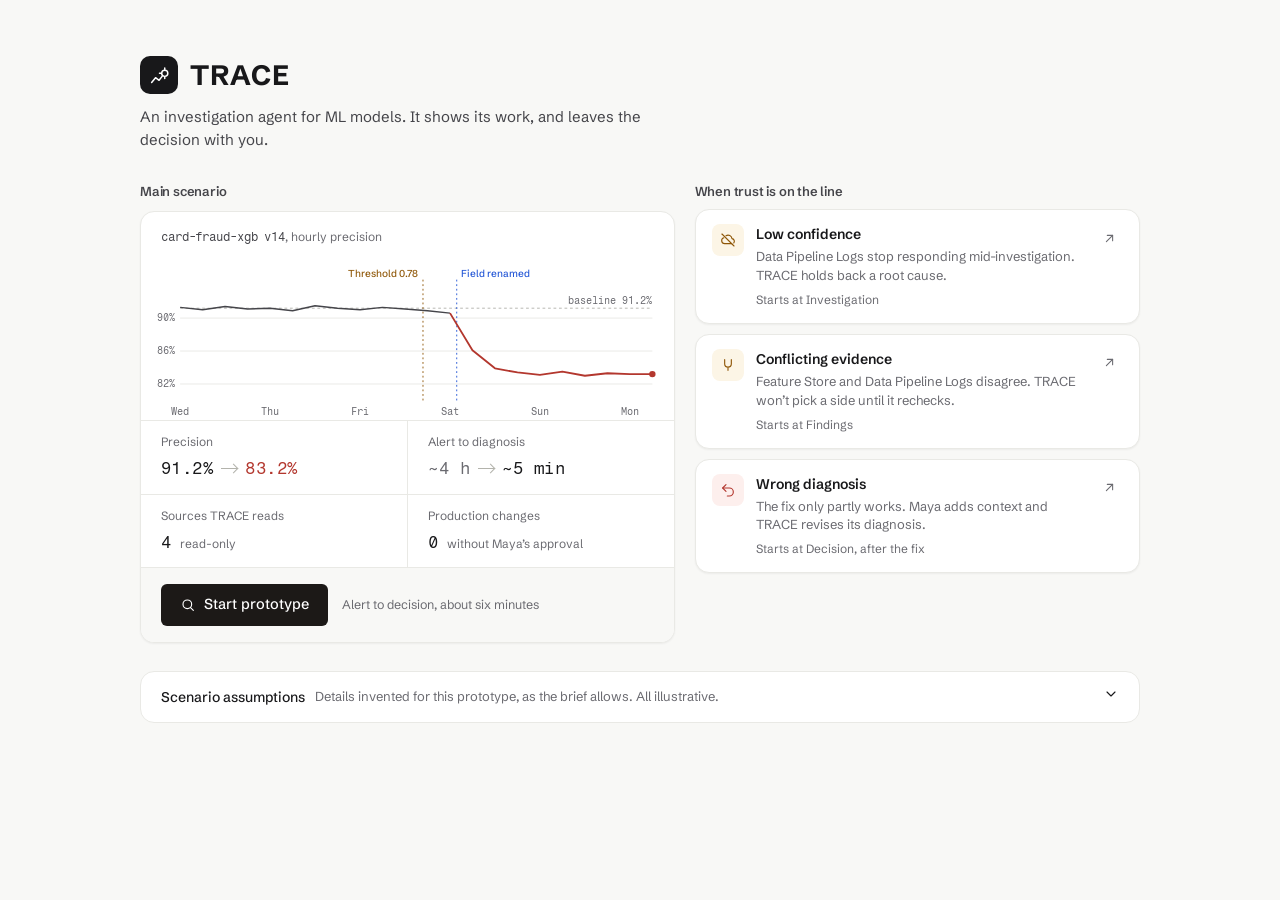
==== trace-workspace.html @ c35b0ea4 "Add TRACE workspace, app, agent and design system pages" ====
<!doctype html>
<html lang="en">
<head>
<meta charset="utf-8">
<meta name="viewport" content="width=device-width, initial-scale=1">
<title>TRACE Investigation Workspace</title>
<link rel="preconnect" href="https://fonts.googleapis.com">
<link rel="preconnect" href="https://fonts.gstatic.com" crossorigin>
<link href="https://fonts.googleapis.com/css2?family=Schibsted+Grotesk:wght@400;500;600;700&family=Fragment+Mono&display=swap" rel="stylesheet">
<style>
/* =====================================================================
   TRACE v3: one workspace, four stages.
   Voices: one sans (Schibsted Grotesk) for interface and TRACE; TRACE's writing carries the agent mark (option C),
           source data = Fragment Mono.
   Colour has one job each: blue = TRACE, green = verified, amber = uncertain,
           red = degradation / error, ink = Maya, greys = supporting.
   ===================================================================== */
:root{
  --canvas:#ffffff; --rail:#f8f8f6; --sunken:#f3f3f1; --hover:#efefec; --active:#e7e7e3;
  --line:#e9e9e5; --line-2:#d5d5cf; --dot:#b3b3ac;
  --text:#18181a; --text-2:#45454a; --text-3:#6a6a70;
  --agent:#2457d6; --agent-hover:#1c47b3; --agent-soft:#eef3fe; --agent-line:#d3e0fb;
  --ink:#1c1917; --ink-hover:#3d3733; --ink-soft:#f5f5f3; --ink-line:#dcdcd7;
  --ok:#1b7548; --ok-soft:#ebf6f0; --ok-line:#cbe7d8;
  --warn:#8f5708; --warn-soft:#fcf5e6; --warn-line:#f1deb6;
  --bad:#b3372e; --bad-soft:#fdefed; --bad-line:#f4d2ce;
  --sans:"Schibsted Grotesk",-apple-system,"Segoe UI",Helvetica,Arial,sans-serif;
  --mono:"Fragment Mono",ui-monospace,Menlo,monospace;
  --r-xs:4px; --r-sm:6px; --r-md:10px; --r-lg:14px; --r-full:999px;
  --shadow:0 1px 2px rgb(20 20 20/.05);
  --shadow-2:0 1px 2px rgb(20 20 20/.05),0 12px 32px -12px rgb(20 20 20/.18);
  --ease:cubic-bezier(.2,.8,.2,1);
  --nav-w:212px; --panel-w:384px; --top-h:56px; --frame:#f1f1ee;
}
*{box-sizing:border-box}
html,body{height:100%;margin:0}
body{background:var(--canvas);color:var(--text);font:400 14px/1.5 var(--sans);-webkit-font-smoothing:antialiased;overflow:hidden}
h1,h2,h3,h4,p{margin:0}
h1,h2,h3{font-weight:600;letter-spacing:-.015em;line-height:1.25}
button,input,textarea,select{font:inherit;color:inherit}
button{cursor:pointer}
a{color:var(--agent)}
::selection{background:var(--agent-line)}
:focus-visible{outline:2px solid var(--agent);outline-offset:2px;border-radius:4px}
.sr{position:absolute;width:1px;height:1px;overflow:hidden;clip:rect(0 0 0 0);white-space:nowrap}
[hidden]{display:none!important}
.mono{font-family:var(--mono);font-size:.96em;letter-spacing:-.01em}
.voice{font-size:15px;line-height:1.55;color:var(--text)}
.muted{color:var(--text-3)}
.icon{width:16px;height:16px;flex:none;fill:none;stroke:currentColor;stroke-width:1.7;stroke-linecap:round;stroke-linejoin:round}
.skip{position:absolute;left:12px;top:-60px;z-index:200;padding:8px 12px;border-radius:var(--r-sm);background:var(--text);color:#fff}
.skip:focus{top:12px}

/* ---------- Buttons ---------- */
.btn{display:inline-flex;align-items:center;justify-content:center;gap:8px;min-height:36px;padding:0 14px;border-radius:var(--r-sm);border:1px solid transparent;font-weight:500;font-size:14px;white-space:nowrap;transition:background .15s,border-color .15s,color .15s;background:none}
.btn-sm{min-height:30px;padding:0 10px;font-size:13px}
.btn-agent{background:var(--agent);color:#fff}.btn-agent:hover{background:var(--agent-hover)}
.btn-ink{background:var(--ink);color:#fff}.btn-ink:hover{background:var(--ink-hover)}
.btn-line{background:#fff;border-color:var(--line-2);color:var(--text)}.btn-line:hover{background:var(--hover)}
.btn-ghost{color:var(--text-2)}.btn-ghost:hover{background:var(--hover);color:var(--text)}
.btn-bad{background:#fff;border-color:var(--bad-line);color:var(--bad)}.btn-bad:hover{background:var(--bad-soft)}
.btn:disabled{opacity:.45;cursor:not-allowed}
.btn[aria-busy="true"]{opacity:.8}
.btn[aria-busy="true"]::before{content:"";width:12px;height:12px;border-radius:50%;border:1.5px solid currentColor;border-right-color:transparent;animation:spin .8s linear infinite}
@keyframes spin{to{transform:rotate(360deg)}}
.link{background:none;border:0;padding:0;color:var(--agent);font-size:13px;font-weight:500;display:inline-flex;align-items:center;gap:5px}
.link:hover{text-decoration:underline}

/* ---------- Status pills: always icon + word ---------- */
.pill{display:inline-flex;align-items:center;gap:5px;height:22px;padding:0 8px;border-radius:var(--r-full);font-size:12px;font-weight:500;white-space:nowrap;border:1px solid transparent}
.pill .icon{width:12px;height:12px;stroke-width:2.2}
.pill.agent{background:var(--agent-soft);color:var(--agent);border-color:var(--agent-line)}
.pill.ok{background:var(--ok-soft);color:var(--ok);border-color:var(--ok-line)}
.pill.warn{background:var(--warn-soft);color:var(--warn);border-color:var(--warn-line)}
.pill.bad{background:var(--bad-soft);color:var(--bad);border-color:var(--bad-line)}
.pill.ink{background:var(--ink-soft);color:var(--ink);border-color:var(--ink-line)}
.pill.off{background:#fff;color:var(--text-2);border-color:var(--line-2);border-style:dashed}
.pill.grey{background:var(--sunken);color:var(--text-2)}
.src{display:inline-flex;align-items:center;gap:6px;font-size:12px;color:var(--text-2);white-space:nowrap}
.src .icon{width:14px;height:14px;color:var(--text-3)}
.av{width:26px;height:26px;border-radius:50%;display:grid;place-items:center;flex:none;font-size:11px;font-weight:600}
.av.trace{position:relative;background:var(--agent);color:#fff}.av.trace .icon{width:14px;height:14px}
.av.maya{background:var(--ink);color:#fff}
.av.mlops{background:#fff;border:1px solid var(--line-2);color:var(--text-2)}
.av.ops{background:#fff;border:1px solid var(--line-2);color:var(--text-2)}
.av.sys{background:var(--sunken);color:var(--text-3)}.av.sys .icon{width:13px;height:13px}
.av.sm{width:20px;height:20px;font-size:10px}.av.sm .icon{width:11px;height:11px}

/* ================= Start screen (outside the product) ================= */
.start{position:fixed;inset:0;overflow:auto;background:var(--rail)}
.start-in{max-width:1080px;margin:0 auto;padding:56px 40px 48px}
.mark{display:flex;align-items:center;gap:10px;font-weight:700;letter-spacing:.06em;font-size:14px}
.brand-mark{width:26px;height:26px;border-radius:7px;background:var(--text);display:grid;place-items:center;color:#fff;flex:none}
.brand-mark .icon{width:15px;height:15px}
.start-hero .mark{gap:12px}
.start-hero .brand-mark{width:38px;height:38px;border-radius:10px}
.start-hero .brand-mark .icon{width:21px;height:21px}
.start h1{font-size:28px;font-weight:700;letter-spacing:.04em;line-height:1}
.start .lede{margin-top:12px;font-size:15px;line-height:1.5;color:var(--text-2);max-width:60ch}
.routes{margin-top:32px;display:grid;grid-template-columns:1.2fr 1fr;gap:20px;align-items:stretch}
.route-col{display:flex;flex-direction:column;gap:12px}
.route-main{flex:1;display:flex;flex-direction:column;background:#fff;border:1px solid var(--line);border-radius:var(--r-lg);box-shadow:var(--shadow);overflow:hidden}
.rm-lbl{padding:16px 20px 0;font-size:12px;color:var(--text-3)}
.rm-lbl .mono{color:var(--text-2)}
#start-chart{padding:4px 12px 0 8px}
#start-chart .chart{display:block;width:100%;height:auto}
.route-main .go{display:flex;align-items:center;gap:14px;margin-top:auto;padding:16px 20px;border-top:1px solid var(--line);background:var(--rail)}
.route-main .go span{font-size:12.5px;color:var(--text-3)}
.btn-lg{min-height:42px;padding:0 18px;font-size:14.5px;gap:8px}
.stats{margin:0;display:grid;grid-template-columns:1fr 1fr;border-top:1px solid var(--line)}
.stats>div{padding:12px 20px}
.stats>div:nth-child(even){border-left:1px solid var(--line)}
.stats>div:nth-child(n+3){border-top:1px solid var(--line)}
.stats dd{white-space:nowrap}
.stats dt{font-size:12px;color:var(--text-3)}
.stats dd{margin:5px 0 0;display:flex;align-items:baseline;gap:6px 8px;flex-wrap:wrap}
.stats dd .mono{font-size:17px;letter-spacing:-.03em;color:var(--text)}
.stats dd .mono.was{color:var(--text-3)}
.stats dd .mono.bad{color:var(--bad)}
.stats dd small{font-size:12px;color:var(--text-3)}
.stats .arr{align-self:center;width:16px;height:1px;background:var(--dot);position:relative}
.stats .arr::after{content:"";position:absolute;right:0;top:-3px;width:6px;height:6px;border-top:1px solid var(--dot);border-right:1px solid var(--dot);transform:rotate(45deg)}
.edges{display:grid;gap:10px;align-content:start}
.edges-h{font-size:13px;font-weight:600;color:var(--text-2)}
.edge{display:grid;grid-template-columns:32px 1fr auto;gap:12px;align-items:start;text-align:left;padding:14px 16px;border:1px solid var(--line);border-radius:var(--r-lg);background:#fff;box-shadow:var(--shadow);transition:border-color .15s,box-shadow .15s}
.edge:hover{border-color:var(--line-2);box-shadow:var(--shadow-2)}
.edge .ei{width:32px;height:32px;border-radius:8px;display:grid;place-items:center}
.edge .ei.warn{background:var(--warn-soft);color:var(--warn)}
.edge .ei.bad{background:var(--bad-soft);color:var(--bad)}
.edge b{display:block;font-size:14px;font-weight:600}
.edge span.d{display:block;margin-top:2px;font-size:13px;line-height:1.45;color:var(--text-3)}
.edge span.w{display:block;margin-top:6px;font-size:12px;color:var(--text-3)}
.edge .go-ar{width:28px;height:28px;border-radius:50%;display:grid;place-items:center;color:var(--text-3);transition:background .15s,color .15s,transform .15s}
.edge .go-ar .icon{width:15px;height:15px}
.edge:hover .go-ar{background:var(--agent-soft);color:var(--agent);transform:translate(1px,-1px)}
.start-foot{margin-top:40px;display:grid;grid-template-columns:repeat(3,1fr);gap:28px;padding-top:24px;border-top:1px solid var(--line)}
.start-foot h3{font-size:13px}
.start-foot p,.start-foot li{font-size:13px;color:var(--text-2)}
.start-foot ul{margin:6px 0 0;padding:0;list-style:none;display:grid;gap:5px}
.legend-sw{display:inline-block;width:10px;height:10px;border-radius:3px;margin-right:8px;vertical-align:-1px}

/* ================= App shell ================= */
/* Frame: nav and header sit flat on a light frame; main and the two panel sections float as rounded boxes */
.app{--gap:10px;display:grid;grid-template-columns:var(--nav-w) minmax(0,1fr) var(--panel-w);grid-template-rows:minmax(0,1fr);column-gap:var(--gap);height:100vh;padding:var(--gap) var(--gap) var(--gap) 0;background:var(--frame)}
.nav .brand{min-height:40px;padding:0 10px}
.nav-top{display:flex;align-items:center;gap:2px;margin-bottom:14px}
.nav-top .brand{flex:1;min-width:0}
.nav-tog{width:32px;height:32px;color:var(--text-3)}
.nav-tog:hover{background:rgb(0 0 0/.05);color:var(--text)}
/* Main box top row: breadcrumb left, case vitals right */
.m-bar{display:flex;align-items:center;gap:12px;min-height:44px;padding:0 32px;border-bottom:1px solid var(--line);flex:none}
.m-bar .end{margin-left:auto;display:flex;align-items:center;gap:8px}
/* TRACE agent header: identity, status, notifications */
.p-agent{display:flex;align-items:center;gap:10px;min-height:54px;padding:0 10px 0 14px;border-bottom:1px solid var(--line);flex:none}
.p-agent .nm{font-weight:700;letter-spacing:.04em;font-size:13px}
.p-agent .end{margin-left:auto;display:flex;align-items:center;gap:2px}
.p-agent .agent-state{height:28px;font-size:12px;padding:0 10px}
.p-agent .agent-state::before{content:"";width:7px;height:7px;border-radius:50%;background:var(--ink)}
.p-agent .agent-state[data-s="working"]::before{background:var(--agent);animation:blink 1s ease-in-out infinite}
.p-agent .agent-state[data-s="idle"]::before{background:var(--dot)}
.p-agent .agent-state[data-s="done"]::before{background:var(--ok)}
.p-agent .av.trace{width:28px;height:28px}
.p-agent .working-ring{position:relative}
.p-agent[data-s="working"] .av.trace::after{content:"";position:absolute;inset:-4px;border-radius:50%;border:1.5px solid var(--agent);animation:ping 1.8s var(--ease) infinite}
.panel-card{background:#fff;border:1px solid var(--line);border-radius:var(--r-lg);box-shadow:var(--shadow);overflow:hidden}
.brand{display:flex;align-items:center;gap:10px;width:100%;font-weight:700;letter-spacing:.06em;font-size:14px;background:none;border:0;padding:0}
.crumb{display:flex;align-items:center;gap:8px;font-size:13px;color:var(--text-3);min-width:0}
.crumb button{background:none;border:0;padding:0;color:var(--text-3)}
.crumb button:hover{color:var(--text);text-decoration:underline}
.crumb b{font-weight:500;color:var(--text);white-space:nowrap}
.crumb .sep{color:var(--dot)}
.top .end{margin-left:auto;display:flex;align-items:center;gap:10px}
.agent-state{display:inline-flex;align-items:center;gap:8px;height:32px;padding:0 12px 0 4px;border:1px solid var(--line);border-radius:var(--r-full);font-size:13px;color:var(--text-2);background:#fff}
.agent-state b{color:var(--text);font-weight:600}
.agent-state .av{width:24px;height:24px}
.agent-state[data-s="working"]{border-color:var(--agent-line);background:var(--agent-soft)}
.agent-state[data-s="working"] .av.trace::after{content:"";position:absolute;inset:-4px;border-radius:50%;border:1.5px solid var(--agent);animation:ping 1.8s var(--ease) infinite}
.agent-state[data-s="waiting"]{border-color:var(--ink-line);background:var(--ink-soft)}
.agent-state[data-s="done"]{border-color:var(--ok-line);background:var(--ok-soft)}
@keyframes ping{0%{transform:scale(.9);opacity:.7}100%{transform:scale(1.5);opacity:0}}
.iconbtn{width:34px;height:34px;display:grid;place-items:center;border:0;border-radius:var(--r-sm);background:none;color:var(--text-2);position:relative}
.iconbtn:hover{background:var(--hover);color:var(--text)}
.iconbtn .badge{position:absolute;top:6px;right:6px;width:7px;height:7px;border-radius:50%;background:var(--agent);box-shadow:0 0 0 2px #fff}
.panel-toggle{display:none}

/* Left navigation */
.nav{background:none;display:flex;flex-direction:column;padding:4px 10px 0;gap:2px;overflow:auto}
.nav-item{display:flex;align-items:center;gap:10px;min-height:36px;padding:0 10px;border:0;border-radius:var(--r-sm);background:none;text-align:left;font-size:14px;color:var(--text-2);width:100%}
.nav-item:hover{background:rgb(0 0 0/.045);color:var(--text)}
.nav-item[aria-current="page"]{background:#fff;color:var(--text);font-weight:600;box-shadow:0 0 0 1px var(--line),var(--shadow)}
.nav-item[aria-current="page"] .icon{color:var(--agent)}
.nav-item .count{margin-left:auto;font:400 11px/1 var(--mono);color:var(--text-3)}
.nav-item .count.live{color:var(--agent)}
.nav-foot{margin-top:auto;display:grid;gap:10px;padding-top:14px}
.conn{border:1px solid var(--line);background:#fff;border-radius:var(--r-md);padding:10px 12px}
.conn-line{display:flex;align-items:center;gap:9px;width:100%;min-height:34px;padding:0 10px;border:0;border-radius:var(--r-sm);background:none;font-size:12.5px;color:var(--text-2);text-align:left}
.conn-line:hover{background:rgb(0 0 0/.045);color:var(--text)}
.conn-line .icon{margin-left:auto;width:13px;height:13px;color:var(--text-3)}
.conn-line .dotst{width:7px;height:7px;border-radius:50%;background:var(--ok);flex:none}
.conn-line .dotst.warn{background:var(--warn)}
.sim-line{display:flex;align-items:center;gap:8px;width:100%;min-height:32px;margin-top:-8px;padding:0 10px;border:0;border-radius:var(--r-sm);background:none;font-size:12.5px;color:var(--text-3);text-align:left}
.sim-line:hover{background:rgb(0 0 0/.045);color:var(--text)}
.sim-line .icon{width:13px;height:13px}
.nav-min .sim-line{justify-content:center;padding:0}.nav-min .sim-line .lbl{display:none}
/* Overview: one case block that ends in the next step, then quiet ruled lists */
.ov{max-width:940px;container-type:inline-size}
.ov-hd{display:flex;align-items:baseline;gap:16px}
.ov-hd h2{font-size:26px;letter-spacing:-.025em}
.ov-hd .end{margin-left:auto}
.ov-sum{margin-top:6px;font-size:15px;color:var(--text-2)}
.ov-sec{margin-top:36px}
.ov-sec:first-of-type{margin-top:28px}
.ov-sec h3{display:flex;align-items:baseline;gap:8px;font-size:15px;margin-bottom:12px}
.ov-sec h3 .link{margin-left:auto;font-size:12.5px}
.ov-case{border:1px solid var(--line-2);border-radius:var(--r-lg);box-shadow:var(--shadow-2);overflow:hidden;background:#fff}
.ov-case-top{display:grid;grid-template-columns:minmax(0,1fr) 248px}
.ov-case-main{padding:20px 24px 22px;display:flex;flex-direction:column;gap:10px}
.ov-meta{display:flex;align-items:center;flex-wrap:wrap;gap:8px 12px;font-size:12.5px;color:var(--text-3)}
.ov-meta .mono{color:var(--text-2)}
.ov-case h4{text-wrap:balance;font-size:21px;line-height:1.28;letter-spacing:-.018em;max-width:22ch}
.ov-model{font-size:13px;color:var(--text-3);margin-top:auto}
.ov-signal{display:flex;align-items:center;gap:8px;font-size:13.5px;color:var(--text)}
.ov-signal .icon{width:16px;height:16px;color:var(--warn)}
.ov-prec{padding:20px 24px 18px;border-left:1px solid var(--line);display:flex;flex-direction:column;gap:6px}
.ov-prec .lbl{font-size:12px;color:var(--text-3)}
.ov-prec .big{display:flex;align-items:baseline;gap:10px;flex-wrap:wrap}
.ov-prec .now{font:400 38px/1 var(--mono);letter-spacing:-.04em}
.ov-prec .delta{display:inline-flex;align-items:center;gap:3px;font-size:12.5px;font-weight:600;color:var(--bad);padding:3px 8px;border-radius:var(--r-full);background:var(--bad-soft)}
.ov-prec .delta.ok{color:var(--ok);background:var(--ok-soft)}.ov-prec .delta.warn{color:var(--warn);background:var(--warn-soft)}
.ov-prec .delta .icon{width:13px;height:13px;stroke-width:2.2}
.ov-prec .was{font-size:12px;color:var(--text-3)}
.ov-prec .was .mono{color:var(--text-2)}
.ov-spark{display:block;width:100%;height:44px;margin-top:auto}
.ov-strip{display:grid;border-top:1px solid var(--line);background:var(--rail)}
.ov-row{display:grid;grid-template-columns:22px 1fr auto;gap:12px;align-items:center;padding:12px 24px;font-size:13.5px}
.ov-row+.ov-row{border-top:1px solid var(--line)}
.ov-row time{font:400 11.5px/1 var(--mono);color:var(--text-3)}
.ov-row.next{padding-top:14px;padding-bottom:14px}
.ov-row.next .t{display:flex;flex-direction:column;gap:1px}
.ov-row.next .t span{font-size:12px;color:var(--text-3)}
.ov-row.next .t b{font-weight:600;font-size:14.5px}
.ov-dot{width:22px;height:22px;border-radius:50%;display:grid;place-items:center}
.ov-dot i{width:8px;height:8px;border-radius:50%;background:var(--ink)}
.ov-dot.agent i{background:var(--agent)}.ov-dot.ok i{background:var(--ok)}.ov-dot.warn i{background:var(--warn)}
.ov-also{display:grid;grid-template-columns:auto minmax(0,1fr) auto auto;gap:14px;align-items:center;margin-top:10px;padding:12px 24px;border:1px solid var(--line);border-radius:var(--r-md);font-size:13px;color:var(--text-2)}
.ov-also .k{font-size:12px;color:var(--text-3)}
.ov-cols{display:grid;grid-template-columns:minmax(0,1fr) minmax(0,1fr);gap:40px}
.ov-rows{list-style:none;margin:0;padding:0;border-top:1px solid var(--line-2)}
.ov-rows li{display:grid;grid-template-columns:minmax(0,1fr) auto;gap:12px;align-items:center;min-height:78px;padding:10px 2px;border-bottom:1px solid var(--line)}
.ov-rows li.act{grid-template-columns:22px minmax(0,1fr);align-items:start}
.ov-rows .nm{font:400 13px/1.3 var(--mono);color:var(--text)}
.ov-rows .d{display:block;margin-top:3px;font-size:12.5px;color:var(--text-3)}
.ov-rows .d .mono{color:var(--text-2)}
.ov-rows li.click{cursor:pointer}
.ov-rows li.click:hover{background:var(--rail)}
.ov-rows .w{font-size:13px;color:var(--text-2);display:-webkit-box;-webkit-line-clamp:2;-webkit-box-orient:vertical;overflow:hidden}
.ov-rows .w b{font-weight:600;color:var(--text)}
.ov-rows time{display:block;margin-top:3px;font:400 11.5px/1.4 var(--mono);color:var(--text-3)}
@container (max-width:640px){.ov-case-top,.ov-cols{grid-template-columns:1fr}.ov-prec{border-left:0;border-top:1px solid var(--line)}.ov-cols{gap:0}.ov-also{grid-template-columns:minmax(0,1fr) auto}.ov-also .k{grid-column:1/-1}}
.conn-hd{display:flex;align-items:center;gap:8px;font-size:12px;font-weight:600;width:100%;background:none;border:0;padding:0;text-align:left}
.conn-hd .dotst{width:7px;height:7px;border-radius:50%;background:var(--ok)}
.conn-hd .dotst.warn{background:var(--warn)}
.conn ul{list-style:none;margin:8px 0 0;padding:0;display:grid;gap:4px}
.conn li{display:flex;align-items:center;gap:7px;font-size:12px;color:var(--text-2)}
.conn li .icon{width:13px;height:13px;color:var(--text-3)}
.conn li .st{margin-left:auto;width:6px;height:6px;border-radius:50%;background:var(--ok)}
.conn li[data-off] {color:var(--bad)}.conn li[data-off] .st{background:var(--bad)}
.conn p{margin-top:8px;font-size:11px;color:var(--text-3);line-height:1.4}
.me{display:flex;align-items:center;gap:10px;padding:6px 8px;font-size:13px}
.me b{display:block;font-weight:600;font-size:13px;line-height:1.2}
.me span.r{display:block;font-size:12px;color:var(--text-3)}
.me .iconbtn{margin-left:auto}
.proto{display:flex;gap:6px;padding:0 4px}
.proto .btn{flex:1}

/* Main column */
.main{display:flex;flex-direction:column;min-height:0;background:#fff;position:relative;border:1px solid var(--line);border-radius:var(--r-lg);box-shadow:var(--shadow);overflow:hidden}
.case-hd{flex:none;padding:14px 32px 0;border-bottom:1px solid var(--line)}
.case-top{display:flex;align-items:center;gap:14px;min-width:0}
.case-top h1{min-width:0;font-size:18px;letter-spacing:-.02em;white-space:nowrap;overflow:hidden;text-overflow:ellipsis}
.case-top .id{flex:none;white-space:nowrap;font:400 12px/1 var(--mono);color:var(--text-3);padding:5px 7px;border:1px solid var(--line);border-radius:var(--r-xs)}
.case-mini{margin-left:auto;display:flex;align-items:center;gap:8px;white-space:nowrap;font-size:12px;color:var(--text-3);flex:none}
.case-mini .v{font:400 15px/1 var(--mono);color:var(--bad)}
.case-mini .v.ok{color:var(--ok)}
.sim-tag{font-size:11px;color:var(--text-3);border:1px dashed var(--line-2);border-radius:var(--r-full);padding:2px 8px;white-space:nowrap}
/* Stage navigator: a real sequence, so numbered */
.stages{display:flex;list-style:none;margin:14px 0 0;padding:0;gap:0}
.stages li{flex:1;min-width:0}
.stg{width:100%;display:grid;grid-template-columns:22px 1fr;gap:2px 10px;align-items:center;padding:10px 12px 12px 0;background:none;border:0;border-bottom:2px solid transparent;text-align:left;margin-bottom:-1px}
.stg .n{grid-row:span 2;width:22px;height:22px;border-radius:50%;display:grid;place-items:center;font-size:11px;font-weight:600;border:1px solid var(--line-2);color:var(--text-3);background:#fff}
.stg .n .icon{width:12px;height:12px;stroke-width:2.4}
.stg .t{font-size:13px;font-weight:500;color:var(--text-2);white-space:nowrap;overflow:hidden;text-overflow:ellipsis}
.stg .s{font-size:12px;color:var(--text-3);white-space:nowrap;overflow:hidden;text-overflow:ellipsis}
.stg .s.warn{color:var(--warn)}.stg .s.bad{color:var(--bad)}.stg .s.agent{color:var(--agent)}.stg .s.ink{color:var(--ink);font-weight:500}
.stg:not(:disabled):hover .t{color:var(--text)}
.stg:disabled{cursor:default;opacity:.55}
.stg.done .n{background:var(--active);border-color:var(--active);color:var(--text)}
.stg[aria-current="step"]{border-bottom-color:var(--text)}
.stg[aria-current="step"] .n{background:var(--text);border-color:var(--text);color:#fff}
.stg[aria-current="step"] .t{color:var(--text);font-weight:600}

.scroll{flex:1;min-height:0;overflow:auto;scroll-behavior:smooth}
.view{max-width:880px;margin:0 auto;padding:26px 32px 40px}
.view:focus{outline:none}
.page-hd{margin-bottom:22px}
.page-hd h2{font-size:24px;letter-spacing:-.025em}
.page-hd p{margin-top:6px;font-size:15px;color:var(--text-2);max-width:64ch}
.page-hd .meta{display:flex;align-items:center;gap:10px;margin-bottom:8px;font-size:12px;color:var(--text-3);flex-wrap:wrap}
.sec{margin-top:30px}
.sec-hd{display:flex;align-items:baseline;gap:10px;margin-bottom:10px}
.sec-hd h3{font-size:15px}
.sec-hd small{font-size:13px;color:var(--text-3)}
.sec-hd .end{margin-left:auto}
.footer{flex:none;display:flex;align-items:center;gap:12px;min-height:64px;padding:0 32px;border-top:1px solid var(--line);background:#fff}
.footer .hint{font-size:12px;color:var(--text-3)}
.footer .end{margin-left:auto;display:flex;align-items:center;gap:10px}

.card{background:#fff;border:1px solid var(--line);border-radius:var(--r-lg);box-shadow:var(--shadow)}
.card-in{padding:18px 20px}
.ruled>*+*{border-top:1px solid var(--line)}

/* TRACE speaking */
.tnote{display:grid;grid-template-columns:26px 1fr;gap:12px;align-items:start}
.tnote .who{font-size:12px;font-weight:600;color:var(--agent);display:flex;gap:8px;align-items:center}
.tnote .who time{font:400 11px/1 var(--mono);color:var(--text-3)}
.tnote .voice{margin-top:3px}
.hnote{display:grid;grid-template-columns:26px 1fr;gap:12px;align-items:start}
.hnote .who{font-size:12px;color:var(--text-3)}
.hnote .who b{color:var(--text);font-weight:600}
.hnote .bd{margin-top:4px;padding:9px 12px;border:1px solid var(--ink-line);background:var(--ink-soft);border-radius:var(--r-md);font-size:14px}

/* ================= Stage 1: case overview ================= */
.hero{border:1px solid var(--line);border-radius:var(--r-lg);overflow:hidden;box-shadow:var(--shadow);background:#fff}
.hero-l{padding:22px 24px 16px;container-type:inline-size}
.hero-fig{display:grid;grid-template-columns:auto minmax(0,1fr);gap:28px;align-items:center;margin:18px 0 6px}
.hero-num{display:flex;align-items:center;gap:12px}
.hero-num .now{font:400 52px/1 var(--mono);letter-spacing:-.045em;color:var(--text)}
.hero-num .delta{display:inline-flex;align-items:center;gap:4px;font-size:13.5px;font-weight:600;color:var(--bad);padding:4px 10px;border-radius:var(--r-full);background:var(--bad-soft)}
.hero-num .delta .icon{width:14px;height:14px;stroke-width:2.2}
.hero-base{margin-top:10px;font-size:13px;color:var(--text-3)}
.hero-base .mono{color:var(--text-2)}
.hero-fig .why{margin:0;padding-left:28px;border-left:1px solid var(--line);max-width:46ch}
.hero-l .chart{margin-top:12px}
@container (max-width:560px){.hero-fig{grid-template-columns:1fr;gap:14px}.hero-fig .why{padding:0;border:0}}
.hero-r{border-top:1px solid var(--line);background:var(--rail);padding:14px 24px}
.hero-r .kv{display:grid;grid-template-columns:repeat(auto-fit,minmax(130px,1fr));gap:12px 20px}
.hero-r .kv>div{min-width:0}
.hero-r .kv dt{font-size:12px;color:var(--text-3)}
.hero-r .kv dd{margin:3px 0 0;font-size:13px}
.hero-r .kv .evlink{text-align:left}
.hero-lbl{display:flex;align-items:center;flex-wrap:wrap;gap:8px 10px;font-size:13px;color:var(--text-2)}
.hero-lbl .end{margin-left:auto}
.change{display:flex;align-items:baseline;flex-wrap:wrap;gap:6px 16px;margin-top:12px}
.change .was{font:400 24px/1 var(--mono);color:var(--text-3)}
.change .was small{display:block;font:400 11px/1.6 var(--sans);color:var(--text-3)}
.change .to{align-self:center;width:28px;height:1px;background:var(--dot);position:relative}
.change .to::after{content:"";position:absolute;right:0;top:-3px;width:6px;height:6px;border-top:1px solid var(--dot);border-right:1px solid var(--dot);transform:rotate(45deg)}
.change .now{font:400 64px/.95 var(--mono);letter-spacing:-.05em;color:var(--text)}
.change .delta{display:inline-flex;align-items:center;gap:4px;font-size:15px;font-weight:600;color:var(--bad);padding:4px 10px;border-radius:var(--r-full);background:var(--bad-soft)}
.change .delta .icon{width:15px;height:15px;stroke-width:2.2}
.change.sm .now{font-size:32px}.change.sm .was{font-size:16px}.change.sm .delta{font-size:13px;padding:2px 8px}
.change .delta.ok{color:var(--ok);background:var(--ok-soft)}
.change .delta.warn{color:var(--warn);background:var(--warn-soft)}
.why{margin-top:14px;font-size:14px;color:var(--text-2);max-width:58ch}
.kv{display:grid;grid-template-columns:96px 1fr;gap:6px 10px;font-size:13px;margin:0}
.kv dt{color:var(--text-3)}.kv dd{margin:0;min-width:0;overflow-wrap:anywhere}
.chart{display:block;width:100%;height:auto;margin-top:14px}
.chart text{font:400 10.5px var(--mono);fill:var(--text-3)}
.chart .ann{font:500 11px var(--sans)}
.sig{display:grid;grid-template-columns:26px 1fr;gap:12px;padding:14px 16px;border:1px dashed var(--line-2);border-radius:var(--r-md);background:#fff}
.sig .who{font-size:12px;color:var(--text-3)}
.sig .who b{color:var(--text);font-weight:600}
.sig p.q{margin-top:3px;font-size:14px}
.sig .note{margin-top:6px;font-size:12px;color:var(--warn);display:flex;gap:6px;align-items:center}
.sig .note .icon{width:13px;height:13px}
.assess{padding:16px 18px;border:1px solid var(--agent-line);border-radius:var(--r-lg);background:linear-gradient(var(--agent-soft),#fff 70%)}
.checks{list-style:none;margin:12px 0 0 38px;padding:0;display:grid;gap:6px}
.checks li{display:flex;gap:8px;align-items:flex-start;font-size:13px;color:var(--text-2)}
.checks .icon{width:14px;height:14px;margin-top:3px;stroke-width:2.2}
.checks .ok{color:var(--ok)}.checks .gap{color:var(--warn)}.checks .ag{color:var(--agent)}
.others{list-style:none;margin:0;padding:0}
.others li{display:grid;grid-template-columns:80px 1fr auto auto;gap:14px;align-items:center;padding:11px 4px;border-top:1px solid var(--line);font-size:13px}
.others li:first-child{border-top:0}
.others .mono{color:var(--text-3)}

/* ================= Stage 2: investigation ================= */
.progress{display:flex;align-items:center;gap:12px;font-size:13px;color:var(--text-2)}
.bar{flex:1;height:4px;border-radius:2px;background:var(--sunken);overflow:hidden;max-width:220px}
.bar i{display:block;height:100%;background:var(--agent);transition:width .5s var(--ease)}
.bar.warn i{background:var(--warn)}
.srcgrid{display:grid;grid-template-columns:repeat(4,1fr);gap:0;border:1px solid var(--line);border-radius:var(--r-lg);overflow:hidden}
.srccell{padding:12px 14px;background:#fff;border:0;text-align:left;display:grid;gap:4px;border-left:1px solid var(--line)}
.srccell:first-child{border-left:0}
.srccell:hover{background:var(--rail)}
.srccell .nm{display:flex;align-items:center;gap:7px;font-size:13px;font-weight:600}
.srccell .nm .icon{color:var(--text-3)}
.srccell .ds{font-size:12px;color:var(--text-3);line-height:1.35}
.st{display:inline-flex;align-items:center;gap:5px;font-size:12px;font-weight:500;color:var(--text-3)}
.st::before{content:"";width:7px;height:7px;border-radius:50%;background:var(--line-2)}
.st.prog{color:var(--agent)}.st.prog::before{background:var(--agent);animation:blink 1s ease-in-out infinite}
.st.done{color:var(--ok)}.st.done::before{background:var(--ok)}
.st.fail{color:var(--bad)}.st.fail::before{background:var(--bad)}
@keyframes blink{50%{opacity:.3}}
.run{list-style:none;margin:0;padding:0}
.step{position:relative;display:grid;grid-template-columns:28px 1fr;gap:14px;padding-bottom:16px}
.step::before{content:"";position:absolute;left:13.5px;top:30px;bottom:0;width:1px;background:var(--agent-line)}
.step:last-child::before{display:none}
.step .dot{width:28px;height:28px;border-radius:50%;display:grid;place-items:center;background:#fff;border:1px solid var(--line-2);color:var(--text-3)}
.step .dot .icon{width:13px;height:13px}
.step[data-s="done"] .dot{background:var(--agent-soft);border-color:var(--agent-line);color:var(--agent)}
.step[data-s="prog"] .dot{border-color:var(--agent);color:var(--agent);box-shadow:0 0 0 4px var(--agent-soft)}
.step[data-s="prog"] .dot .icon{animation:spin 1.2s linear infinite}
.step[data-s="fail"] .dot{background:var(--bad-soft);border-color:var(--bad-line);color:var(--bad)}
.step[data-s="pend"]{opacity:.55}
.step-hd{display:flex;align-items:center;gap:10px;min-height:28px;flex-wrap:wrap}
.step-hd b{font-weight:500}
.step-hd .r{margin-left:auto;display:flex;align-items:center;gap:10px}
.step-hd time{font:400 11px/1 var(--mono);color:var(--text-3)}
.obsbtn{display:block;width:100%;margin-top:6px;padding:10px 14px;border:1px solid var(--line);border-radius:var(--r-md);background:#fff;text-align:left;transition:border-color .15s,box-shadow .15s}
.obsbtn:hover{border-color:var(--line-2);box-shadow:var(--shadow-2)}
.obsbtn[aria-pressed="true"]{border-color:var(--agent);box-shadow:0 0 0 1px var(--agent)}
.obsbtn .o{display:block;font:400 12.5px/1.55 var(--mono);color:var(--text)}
.obsbtn .open{display:inline-flex;align-items:center;gap:5px;margin-top:6px;font-size:12px;color:var(--agent);font-weight:500}
.obsbtn.fail{border-color:var(--bad-line);background:var(--bad-soft)}
.summary{display:grid;grid-template-columns:repeat(3,1fr);border-top:1px solid var(--line)}
.summary>div{padding:14px 18px}
.summary>div+div{border-left:1px solid var(--line)}
.summary h4{font-size:12px;font-weight:600;color:var(--text-2);display:flex;gap:6px;align-items:center}
.summary h4 .icon{width:14px;height:14px}
.summary ul{list-style:none;margin:6px 0 0;padding:0;display:grid;gap:5px;font-size:13px;color:var(--text-2)}

/* Banners: one style, four tones */
.banner{display:grid;grid-template-columns:20px 1fr auto;gap:12px;align-items:start;padding:14px 16px;border-radius:var(--r-lg);border:1px solid var(--line)}
.banner>.icon{margin-top:2px}
.banner b{font-weight:600}
.banner p{margin-top:2px;font-size:13px;color:var(--text-2)}
.banner .acts{display:flex;gap:8px;align-self:center;flex-wrap:wrap;justify-content:flex-end}
.banner.ok{background:var(--ok-soft);border-color:var(--ok-line)}.banner.ok>.icon{color:var(--ok)}
.banner.warn{background:var(--warn-soft);border-color:var(--warn-line)}.banner.warn>.icon{color:var(--warn)}
.banner.bad{background:var(--bad-soft);border-color:var(--bad-line)}.banner.bad>.icon{color:var(--bad)}
.banner.agent{background:var(--agent-soft);border-color:var(--agent-line)}.banner.agent>.icon{color:var(--agent)}
.banner.ink{background:var(--ink-soft);border-color:var(--ink-line)}.banner.ink>.icon{color:var(--ink)}
.banner.sim{background:var(--rail)}.banner.sim>.icon{color:var(--text-3)}
.affects{display:grid;grid-template-columns:1fr 1fr;gap:10px;margin-top:10px}
.affects>div{background:#fff;border:1px solid var(--warn-line);border-radius:var(--r-md);padding:10px 12px}
.affects h4{font-size:12px;font-weight:600}
.affects ul{margin:4px 0 0;padding-left:16px;font-size:12.5px;color:var(--text-2)}

/* ================= Stage 3: findings ================= */
.coverage{display:flex;gap:0;border:1px solid var(--line);border-radius:var(--r-md);overflow:hidden;margin-top:14px}
.coverage>div{flex:1;padding:10px 14px;font-size:12px;color:var(--text-3)}
.coverage>div+div{border-left:1px solid var(--line)}
.coverage b{display:block;font:400 17px/1.3 var(--mono);color:var(--text)}
.coverage b.warn{color:var(--warn)}
.lead{border:1px solid var(--agent-line);border-radius:var(--r-lg);box-shadow:0 0 0 1px var(--agent-line),var(--shadow);overflow:hidden}
.lead-top{padding:18px 20px}
.lead-meta{display:flex;align-items:center;gap:10px;font-size:12px;color:var(--text-3);flex-wrap:wrap}
.lead-meta .end{margin-left:auto}
.lead h4{margin-top:12px;font-weight:600;font-size:19px;line-height:1.35;letter-spacing:-.012em;max-width:40ch}
.lead .expl{margin-top:8px;font-size:14px;color:var(--text-2);max-width:66ch}
.lead .rankwhy{margin-top:10px;font-size:13px;color:var(--text-2)}
.lead .rankwhy b{font-weight:600;color:var(--text)}
.ev3{display:grid;grid-template-columns:repeat(3,1fr);border-top:1px solid var(--line);background:var(--rail)}
.ev3>div{padding:12px 16px}
.ev3>div+div{border-left:1px solid var(--line)}
.ev3 h5{margin:0;font-size:12px;font-weight:600;display:flex;gap:6px;align-items:center}
.ev3 h5 .icon{width:13px;height:13px;stroke-width:2.2}
.ev3 .for h5{color:var(--ok)}.ev3 .against h5{color:var(--bad)}.ev3 .gap h5{color:var(--warn)}
.ev3 ul{list-style:none;margin:6px 0 0;padding:0;display:grid;gap:4px}
.evlink{background:none;border:0;padding:0;text-align:left;font-size:13px;color:var(--text);text-decoration:underline;text-decoration-color:var(--line-2);text-underline-offset:3px}
.evlink:hover{text-decoration-color:var(--agent);color:var(--agent)}
.ev3 .none{font-size:12.5px;color:var(--text-3)}
.conf{display:inline-flex;align-items:center;gap:8px;font-size:12px;color:var(--text-2);background:none;border:0;padding:2px 4px;border-radius:var(--r-xs)}
button.conf:hover{background:var(--hover)}
.meter{display:inline-flex;gap:2px}
.meter i{width:6px;height:11px;border-radius:1px;background:var(--active)}
.conf[data-l="3"] .meter i{background:var(--text-2)}
.conf[data-l="2"] .meter i:nth-child(-n+2){background:var(--text-2)}
.conf[data-l="1"] .meter i:nth-child(1){background:var(--warn)}
.conf b{font-weight:600;color:var(--text)}
.conf[data-l="1"] b{color:var(--warn)}
.alts{display:grid;gap:8px}
.alt{border:1px solid var(--line);border-radius:var(--r-md);background:#fff}
.alt>button{width:100%;display:grid;grid-template-columns:auto 1fr auto auto 16px;gap:12px;align-items:center;padding:12px 14px;background:none;border:0;text-align:left}
.alt>button:hover{background:var(--rail)}
.alt .rk{font:400 12px/1 var(--mono);color:var(--text-3)}
.alt .ttl{font-size:15px;font-weight:500;line-height:1.35}
.alt .chev{transition:transform .2s;color:var(--text-3)}
.alt[data-open] .chev{transform:rotate(180deg)}
.alt .body{padding:0 14px 14px 42px;font-size:13px;color:var(--text-2);display:grid;gap:8px}
.alt.out .ttl{color:var(--text-3);text-decoration:line-through;text-decoration-color:var(--dot)}
.alt.contrib{border-color:var(--warn-line)}
.evgrid{display:grid;grid-template-columns:repeat(2,1fr);gap:8px}
.evcard{display:grid;gap:6px;padding:12px 14px;border:1px solid var(--line);border-radius:var(--r-md);background:#fff;text-align:left;transition:border-color .15s,box-shadow .15s}
.evcard:hover{border-color:var(--line-2);box-shadow:var(--shadow-2)}
.evcard[aria-pressed="true"]{border-color:var(--agent);box-shadow:0 0 0 1px var(--agent)}
.evcard .top{display:flex;align-items:center;gap:8px;font-size:12px;color:var(--text-3)}
.evcard .top .end{margin-left:auto}
.evcard .t{font-size:13.5px;font-weight:500}
.evcard .o{font:400 12px/1.5 var(--mono);color:var(--text-2)}
.evcard.new{border-color:var(--agent-line);background:linear-gradient(var(--agent-soft),#fff 60%)}
.rel{display:inline-flex;align-items:center;gap:4px;font-size:11.5px;font-weight:500}
.rel .icon{width:12px;height:12px;stroke-width:2.4}
.rel.sup{color:var(--ok)}.rel.con{color:var(--bad)}.rel.cst{color:var(--text-2)}.rel.gap{color:var(--warn)}
.ckey{display:flex;flex-wrap:wrap;gap:6px 18px;font-size:12px;color:var(--text-2);margin-top:12px}
.ckey span{display:inline-flex;gap:6px;align-items:center}
.ckey i{width:9px;height:9px;border-radius:2px;display:inline-block}

/* Challenge: Maya's colour */
.push{padding:18px 20px;border:1px solid var(--ink-line);border-radius:var(--r-lg);background:var(--ink-soft)}
.push h3{font-size:15px}
.push p.sub{font-size:13px;color:var(--text-2);margin-top:2px}
.push textarea{display:block;width:100%;margin-top:12px;min-height:64px;padding:10px 12px;border:1px solid var(--ink-line);border-radius:var(--r-sm);background:#fff;resize:vertical}
.push textarea:focus{outline:none;border-color:var(--ink);box-shadow:0 0 0 3px rgb(28 25 23/.1)}
.push .row{display:flex;align-items:center;gap:8px;margin-top:10px;flex-wrap:wrap}
.suggest{padding:5px 11px;border:1px dashed var(--ink-line);border-radius:var(--r-full);background:#fff;font-size:12.5px;color:var(--text-2);text-align:left}
.suggest:hover{border-style:solid;color:var(--text)}
.thread-in{display:grid;gap:14px}
.recheck{list-style:none;margin:8px 0 0 38px;padding:10px 12px;display:grid;gap:7px;background:#fff;border:1px solid var(--line);border-radius:var(--r-md)}
.recheck li{display:grid;grid-template-columns:auto 1fr auto;gap:10px;align-items:center;font-size:13px}
.recheck li .st{min-width:92px}
.diff{margin:4px 0 0 38px;display:grid;gap:6px}
.diff>div{display:grid;grid-template-columns:150px 1fr;gap:10px;font-size:13px;padding:8px 12px;border:1px solid var(--line);border-radius:var(--r-sm);background:#fff}
.diff .was{color:var(--text-3);text-decoration:line-through}
.diff .is{font-weight:500}
.super{border:1px dashed var(--line-2);border-radius:var(--r-md);padding:12px 14px;background:var(--rail)}
.super .tag{font-size:11.5px;font-weight:600;color:var(--text-3)}
.super p{margin-top:4px;font-size:14px;color:var(--text-3);text-decoration:line-through;text-decoration-color:var(--dot)}
.super small{display:block;margin-top:6px;font-size:12px;color:var(--text-3)}
.claim{font-weight:600;font-size:19px;line-height:1.38;letter-spacing:-.012em;max-width:44ch}
.cgrid{display:grid;grid-template-columns:repeat(3,1fr);border-top:1px solid var(--line)}
.cgrid>div{padding:14px 18px}
.cgrid>div+div{border-left:1px solid var(--line)}
.cgrid h4{font-size:12px;font-weight:600;color:var(--text-2)}
.list{list-style:none;margin:6px 0 0;padding:0;display:grid;gap:6px}
.list li{display:grid;grid-template-columns:15px 1fr;gap:8px;font-size:13px;color:var(--text-2)}
.list .icon{width:14px;height:14px;margin-top:3px;stroke-width:2.2}
.list.ok .icon{color:var(--ok)}.list.out .icon{color:var(--text-3)}.list.gap .icon{color:var(--warn)}.list.ag .icon{color:var(--agent)}
.paused{border:1px dashed var(--warn-line);background:var(--warn-soft);border-radius:var(--r-lg);padding:18px 20px}
.compare{display:grid;grid-template-columns:1fr 1fr;border-top:1px solid var(--bad-line)}
.compare>div{padding:14px 16px;background:#fff}
.compare>div+div{border-left:1px solid var(--line)}
.compare .big{margin-top:6px;font:400 24px/1.1 var(--mono);letter-spacing:-.03em}
.compare .big.bad{color:var(--bad)}
.compare p{margin-top:4px;font-size:12px;color:var(--text-3)}

/* ================= Stage 4: decision ================= */
.subtabs{display:flex;gap:4px;padding:3px;border:1px solid var(--line);border-radius:var(--r-md);background:var(--rail);width:max-content;margin-bottom:22px}
.subtabs button{display:inline-flex;align-items:center;gap:7px;min-height:32px;padding:0 14px;border:0;border-radius:7px;background:none;font-size:13px;font-weight:500;color:var(--text-2)}
.subtabs button:hover{color:var(--text)}
.subtabs button[aria-pressed="true"]{background:#fff;color:var(--text);box-shadow:0 0 0 1px var(--line),var(--shadow)}
.subtabs .sdot{width:6px;height:6px;border-radius:50%;background:var(--line-2)}
.subtabs .sdot.ok{background:var(--ok)}.subtabs .sdot.ink{background:var(--ink)}.subtabs .sdot.agent{background:var(--agent)}.subtabs .sdot.warn{background:var(--warn)}
.rec{border:1px solid var(--agent-line);border-radius:var(--r-lg);overflow:hidden;box-shadow:var(--shadow)}
.rec-top{padding:20px 22px}
.rec h3{margin-top:12px;font-weight:600;font-size:20px;line-height:1.35;letter-spacing:-.012em;max-width:38ch}
.rec .why{margin-top:8px}
.rec4{display:grid;grid-template-columns:1fr 1fr;border-top:1px solid var(--line)}
.rec4>div{padding:14px 20px}
.rec4>div:nth-child(even){border-left:1px solid var(--line)}
.rec4>div:nth-child(n+3){border-top:1px solid var(--line)}
.rec4 h4{font-size:12px;font-weight:600;color:var(--text-2)}
.rec4 p{margin-top:4px;font-size:13px;color:var(--text-2)}
.flow{list-style:none;margin:0;padding:0;display:grid;grid-template-columns:repeat(4,1fr);border:1px solid var(--line);border-radius:var(--r-lg);overflow:hidden}
.flow li{padding:12px 14px;border-left:1px solid var(--line);display:grid;gap:4px;align-content:start}
.flow li:first-child{border-left:0}
.flow .who{display:flex;align-items:center;gap:6px;font-size:12px;color:var(--text-3)}
.flow b{font-size:13px;font-weight:600}
.flow .when{font:400 11px/1.4 var(--mono);color:var(--text-3)}
.flow li[data-s="done"]{background:#fff}
.flow li[data-s="now"]{background:var(--ink-soft)}
.flow li[data-s="wait"]{background:var(--rail)}
.flow li[data-s="todo"]{background:var(--rail);opacity:.6}
.altlist{list-style:none;margin:0;padding:0}
.altlist li{display:grid;grid-template-columns:1fr auto;gap:12px;padding:11px 0;border-top:1px solid var(--line);font-size:13px}
.altlist li:first-child{border-top:0}
.altlist b{font-weight:500;font-size:14px}
.altlist p{color:var(--text-3);margin-top:2px}
.approve{border:1px solid var(--ink-line);border-radius:var(--r-lg);overflow:hidden;background:#fff;box-shadow:var(--shadow)}
.approve-hd{display:flex;align-items:center;gap:10px;padding:14px 20px;background:var(--ink-soft);border-bottom:1px solid var(--ink-line)}
.approve-hd h3{font-size:15px}
.approve-hd .end{margin-left:auto}
.approve-bd{padding:6px 20px 4px}
.choose{border:0;margin:0;padding:14px 20px 12px;display:grid;gap:6px;border-bottom:1px solid var(--line)}
.choose legend{font-size:13px;font-weight:600;padding:0;margin-bottom:8px;float:left;width:100%}
.choose .opt{display:grid;grid-template-columns:18px 1fr auto;gap:10px;align-items:center;padding:9px 12px;border:1px solid var(--line);border-radius:var(--r-md);font-size:13.5px;cursor:pointer;background:#fff}
.choose .opt:hover{border-color:var(--line-2)}
.choose .opt.on{border-color:var(--ink);box-shadow:0 0 0 1px var(--ink)}
.choose input{width:16px;height:16px;margin:0;accent-color:var(--ink)}
.assume{margin-top:28px;border:1px solid var(--line);border-radius:var(--r-lg);background:#fff}
.assume summary{cursor:pointer;padding:14px 20px;font-weight:500;font-size:14px;display:flex;align-items:center;gap:10px;list-style:none}
.assume summary::-webkit-details-marker{display:none}
.assume summary .icon{transition:transform .2s}
.assume[open] summary .icon{transform:rotate(180deg)}
.assume summary small{font-weight:400;color:var(--text-3);font-size:13px}
.alist{list-style:none;margin:0;padding:0 20px 18px;display:grid;grid-template-columns:1fr 1fr;gap:0 28px}
.alist li{display:grid;grid-template-columns:132px 1fr;gap:12px;padding:8px 0;border-top:1px solid var(--line);font-size:12.5px;line-height:1.5;color:var(--text-3)}
.alist li b{font-weight:500;color:var(--text-2)}
.p-alist{list-style:none;margin:6px 0 0;padding:0}
.p-alist li{padding:9px 0;border-top:1px solid var(--line);font-size:12px;color:var(--text-2)}
.p-alist li b{display:block;font-weight:600;color:var(--text);font-size:13px}
button.sim-tag{background:#fff;cursor:pointer}
button.sim-tag:hover{border-style:solid;color:var(--text)}
.saved{display:flex;align-items:baseline;gap:10px;margin-top:20px;padding-top:16px;border-top:1px solid var(--line-2)}
.saved .big{font:400 30px/1 var(--mono);letter-spacing:-.03em}
.saved .was{font:400 16px/1 var(--mono);color:var(--text-3);text-decoration:line-through;text-decoration-color:var(--dot)}
.saved span.l{font-size:13px;color:var(--text-2)}
.arow{display:grid;grid-template-columns:150px 1fr;gap:14px;padding:11px 0;border-top:1px solid var(--line);font-size:13.5px}
.arow:first-child{border-top:0}
.arow dt{color:var(--text-3);font-size:13px}
.arow dd{margin:0}
.approve-ft{padding:14px 20px 18px;border-top:1px solid var(--ink-line);background:var(--ink-soft);display:grid;gap:12px}
.chk{display:flex;gap:10px;align-items:flex-start;font-size:14px}
.chk input{width:18px;height:18px;margin-top:2px;accent-color:var(--ink)}
.field label{font-size:13px;font-weight:500;display:block}
.field textarea,.field input,.field select{display:block;width:100%;margin-top:5px;padding:9px 11px;border:1px solid var(--line-2);border-radius:var(--r-sm);background:#fff;resize:vertical}
.field textarea:focus,.field input:focus,.field select:focus{outline:none;border-color:var(--ink);box-shadow:0 0 0 3px rgb(28 25 23/.08)}
.field .help{font-size:12px;color:var(--text-3);margin-top:4px}
.err{margin-top:6px;font-size:12.5px;color:var(--bad)}
.abtns{display:flex;gap:10px;flex-wrap:wrap;align-items:center}
.modify{display:grid;gap:8px;padding:12px;border:1px solid var(--line);border-radius:var(--r-md);background:#fff}
.metrics{display:grid;grid-template-columns:repeat(4,1fr);border:1px solid var(--line);border-radius:var(--r-lg);overflow:hidden}
.metrics>div{padding:14px 16px}
.metrics>div+div{border-left:1px solid var(--line)}
.metrics .lab{font-size:12px;font-weight:500;color:var(--text-2)}
.metrics .v{margin-top:8px;font:400 26px/1 var(--mono);letter-spacing:-.03em}
.metrics .v.ok{color:var(--ok)}.metrics .v.warn{color:var(--warn)}.metrics .v.bad{color:var(--bad)}.metrics .v.na{color:var(--text-3);font-size:18px}
.metrics .ctx{margin-top:6px;font-size:12px;color:var(--text-3)}
.crit{list-style:none;margin:0;padding:0}
.crit li{display:grid;grid-template-columns:20px 1fr auto auto;gap:12px;align-items:center;padding:10px 0;border-top:1px solid var(--line);font-size:13px}
.crit li:first-child{border-top:0}
.crit .icon{width:15px;height:15px;stroke-width:2.2}
.crit .ok{color:var(--ok)}.crit .no{color:var(--bad)}.crit .pend{color:var(--text-3)}
.crit .mono{color:var(--text-2)}
.audit{list-style:none;margin:0;padding:0}
.audit li{display:grid;grid-template-columns:118px 26px 1fr;gap:12px;align-items:start;padding:11px 0;border-top:1px solid var(--line)}
.audit li:first-child{border-top:0}
.audit time{font:400 11.5px/26px var(--mono);color:var(--text-3)}
.audit b{font-weight:600;font-size:13px}
.audit .what{font-size:13px;color:var(--text-2)}
.audit .det{margin-top:3px;font-size:12px;color:var(--text-3)}
.audit li.sup .what{text-decoration:line-through;text-decoration-color:var(--dot);color:var(--text-3)}
.audit .tagx{margin-left:6px;font-size:11px;font-weight:500;color:var(--text-3);border:1px solid var(--line-2);border-radius:var(--r-full);padding:1px 7px}
.filters{display:flex;gap:6px;margin-bottom:12px;flex-wrap:wrap}
.filters button{min-height:28px;padding:0 11px;border:1px solid var(--line);border-radius:var(--r-full);background:#fff;font-size:12.5px;color:var(--text-2)}
.filters button[aria-pressed="true"]{background:var(--text);border-color:var(--text);color:#fff}

/* ================= Other pages ================= */
.table{width:100%;border-collapse:collapse;font-size:13px}
.table th{text-align:left;font-weight:500;font-size:12px;color:var(--text-3);padding:8px 12px;border-bottom:1px solid var(--line)}
.table td{padding:12px;border-bottom:1px solid var(--line);vertical-align:top}
.table tr.click{cursor:pointer}
.table tr.click:hover td{background:var(--rail)}
.table tr:last-child td{border-bottom:0}

/* ================= Right TRACE panel ================= */
.panel{background:none;display:flex;flex-direction:column;gap:var(--gap,10px);min-height:0}
.p-upper{flex:1 1 auto;min-height:0;display:flex;flex-direction:column;background:#fff;border:1px solid var(--line);border-radius:var(--r-lg);box-shadow:var(--shadow);overflow:hidden}
.p-hd{display:flex;align-items:center;gap:8px;min-height:42px;padding:0 10px 0 16px;border-bottom:1px solid var(--line);background:var(--rail);flex:none}
.p-hd h2{font-size:13px;display:flex;align-items:center;gap:8px}
.p-hd .end{margin-left:auto;display:flex;gap:4px;align-items:center}
.p-back{display:inline-flex;align-items:center;gap:4px;min-height:28px;padding:0 8px 0 4px;border:0;border-radius:var(--r-sm);background:none;font-size:13px;color:var(--text-2)}
.p-back:hover{background:var(--hover);color:var(--text)}
.p-bd{flex:1;min-height:0;overflow:auto;padding:16px}
.p-bd h3{font-size:16px;line-height:1.3}
/* TRACE mark (voice option C): a small agent mark beside each block TRACE wrote; text stays neutral */
:root{--mark:url("data:image/svg+xml,%3Csvg xmlns='http://www.w3.org/2000/svg' viewBox='0 0 24 24' fill='none' stroke='white' stroke-width='2.4' stroke-linecap='round' stroke-linejoin='round'%3E%3Cpath d='M3 20l4.5-5.5 4 3L15 13'/%3E%3Ccircle cx='18' cy='9.5' r='3.5'/%3E%3C/svg%3E")}
.lead h4,.rec h3,.claim,.p-int,.paused .voice,.obsbtn .voice,.d-sec .voice{position:relative;padding-left:28px}
.lead h4~p,.rec h3~.why{padding-left:28px}
.lead h4::before,.rec h3::before,.claim::before,.p-int::before,.paused .voice::before,.obsbtn .voice::before,.d-sec .voice::before,.ai-inline::before{content:"";position:absolute;left:0;top:calc(.5lh - 9px);width:18px;height:18px;border-radius:50%;background:var(--agent) var(--mark) center/11px no-repeat}
.ai-inline{position:relative;padding-left:22px;display:inline-block}
.ai-inline::before{width:16px;height:16px;top:calc(.5lh - 8px);background-size:10px}

/* Panel type scale: TRACE voice 14, body 13, secondary 12, data 12 mono, heading 15 */
.panel .voice{font-size:14px;line-height:1.55}
.panel .tnote .who time{font-size:12px}
.panel .mono{font-size:12px}
.p-int.p-head{font-size:15px;font-weight:600;line-height:1.4;margin-top:10px}
.p-lbl{margin-top:16px;font-size:12px;font-weight:600;color:var(--text-3);display:flex;gap:8px;align-items:center}
.p-lbl:first-child{margin-top:0}
.p-txt{margin-top:4px;font-size:13px;color:var(--text-2)}
.p-obs{margin-top:4px;font:400 12px/1.55 var(--mono);color:var(--text)}
.p-int{margin-top:4px;font-size:14px;line-height:1.55}
.p-bd pre{margin:6px 0 0;padding:11px 12px;border-radius:var(--r-sm);background:var(--sunken);font:400 12px/1.6 var(--mono);color:var(--text-2);white-space:pre-wrap;overflow-wrap:anywhere}
.ba{display:grid;grid-template-columns:1fr 1fr;border:1px solid var(--line);border-radius:var(--r-md);margin-top:6px;overflow:hidden}
.ba>div{padding:9px 12px}
.ba>div+div{border-left:1px solid var(--line)}
.ba span{display:block;font-size:12px;color:var(--text-3)}
.ba b{font:400 18px/1.3 var(--mono)}
.ba b.bad{color:var(--bad)}.ba b.ok{color:var(--ok)}
.plist{list-style:none;margin:6px 0 0;padding:0;display:grid;gap:0}
.plist li{display:grid;grid-template-columns:auto 1fr auto;gap:10px;align-items:start;padding:9px 0;border-top:1px solid var(--line);font-size:13px}
.plist li:first-child{border-top:0}
.plist .k{display:grid;place-items:center;width:20px;height:20px;border-radius:50%;background:var(--sunken);font-size:11px;font-weight:600;color:var(--text-2)}
.plist p{font-size:12px;color:var(--text-3)}
.prow{width:100%;display:grid;grid-template-columns:auto 1fr auto;gap:10px;align-items:center;padding:9px 8px;border:0;border-top:1px solid var(--line);background:none;text-align:left;font-size:13px;border-radius:0}
.prow:first-child{border-top:0}
button.prow:hover{background:var(--rail)}
.prow .d{display:block;font-size:12px;color:var(--text-3)}
.prow .icon{color:var(--text-3)}
.prow .av .icon{color:#fff}
.scope{display:grid;grid-template-columns:1fr 1fr;gap:8px;margin-top:6px}
.scope>div{border:1px solid var(--line);border-radius:var(--r-md);padding:10px 12px}
.scope h4{font-size:12px;display:flex;gap:6px;align-items:center}
.scope ul{margin:6px 0 0;padding-left:15px;font-size:12px;color:var(--text-2)}
.scope li+li{margin-top:2px}
.p-actions{display:flex;gap:8px;flex-wrap:wrap;margin-top:14px}
.p-chat{flex:none;display:flex;flex-direction:column;background:#fff;border:1px solid var(--line);border-radius:var(--r-lg);box-shadow:var(--shadow);overflow:hidden;height:44%;min-height:0;transition:height .25s var(--ease)}
.c-hd{border-bottom:1px solid var(--line)}
.p-chat.min .c-hd{border-bottom:0}
.p-chat.min{height:auto}
.c-hd{display:flex;align-items:center;gap:8px;min-height:40px;padding:0 10px 0 16px;flex:none}
.c-hd h2{font-size:13px}
.c-hd .end{margin-left:auto}
.c-thread{flex:1;min-height:0;overflow:auto;padding:4px 16px 10px;display:grid;gap:12px;align-content:start}
.p-chat.min .c-thread{display:none}
.cm{display:grid;grid-template-columns:20px 1fr;gap:8px;font-size:13px}
.cm .who{font-size:12px;color:var(--text-3);display:flex;gap:6px}
.cm .who b{color:var(--text);font-weight:600}
.cm.trace .who b{color:var(--agent)}
.cm .m{margin-top:2px;line-height:1.5}
.cm.trace .m{font-size:14px;line-height:1.55}
.cm.maya .m{padding:7px 10px;background:#fff;border:1px solid var(--ink-line);border-radius:var(--r-md)}
.cm.typing .m{color:var(--text-3);font-family:var(--sans);font-size:13px}
.c-sugg{display:flex;gap:6px;overflow-x:auto;padding:4px 16px 8px;flex:none;scrollbar-width:thin}
.c-sugg button{flex:none;padding:5px 10px;border:1px solid var(--line-2);border-radius:var(--r-full);background:#fff;font-size:12px;color:var(--text-2);white-space:nowrap}
.c-sugg button:hover{border-color:var(--agent);color:var(--agent)}
.c-in{display:flex;gap:8px;padding:10px 12px 12px;flex:none;border-top:1px solid var(--line);background:#fff}
.c-in input{flex:1;min-width:0;height:38px;padding:0 12px;border:1px solid var(--line-2);border-radius:var(--r-sm);background:#fff}
.c-in input:focus{outline:none;border-color:var(--agent);box-shadow:0 0 0 3px var(--agent-soft)}
.c-in .btn{min-height:38px}

/* ================= Drawer ================= */
.scrim{position:fixed;inset:0;background:rgb(20 20 20/.28);z-index:40;animation:fadein .2s ease}
.drawer{position:fixed;top:0;right:0;bottom:0;width:min(620px,92vw);background:#fff;z-index:41;display:flex;flex-direction:column;box-shadow:-20px 0 60px -20px rgb(0 0 0/.3);animation:slidein .25s var(--ease)}
@keyframes slidein{from{transform:translateX(30px);opacity:0}}
@keyframes fadein{from{opacity:0}}
.d-hd{display:flex;align-items:flex-start;gap:12px;padding:18px 22px;border-bottom:1px solid var(--line);flex:none}
.d-hd h2{font-size:18px;letter-spacing:-.02em}
.d-hd p{font-size:13px;color:var(--text-3);margin-top:3px}
.d-hd .iconbtn{margin-left:auto}
.d-bd{flex:1;overflow:auto;padding:18px 22px;display:grid;gap:16px;align-content:start}
.d-ft{flex:none;display:flex;align-items:center;gap:10px;padding:14px 22px;border-top:1px solid var(--line);background:#fff}
.d-ft .end{margin-left:auto;display:flex;gap:10px}
.d-sec h3{font-size:13px;margin-bottom:6px}
.who3{display:grid;grid-template-columns:repeat(3,1fr);gap:8px}
.who3>div{border:1px solid var(--line);border-radius:var(--r-md);padding:10px 12px;font-size:12px;color:var(--text-3)}
.who3 b{display:block;font-size:13px;color:var(--text);font-weight:600;margin:4px 0 2px}
.who3 .on{border-color:var(--ink-line);background:var(--ink-soft)}
.evpick{display:grid;gap:6px}
.evpick label{display:flex;gap:10px;align-items:flex-start;padding:8px 10px;border:1px solid var(--line);border-radius:var(--r-sm);font-size:13px}
.evpick input{margin-top:3px;accent-color:var(--ink)}
.evpick small{display:block;font-size:12px;color:var(--text-3)}

/* ================= Popover & toasts ================= */
.pop{position:fixed;z-index:60;width:290px;background:#fff;border:1px solid var(--line-2);border-radius:var(--r-md);box-shadow:var(--shadow-2);padding:12px 14px;font-size:13px;animation:fadein .15s ease}
.pop h4{font-size:13px;margin-bottom:6px}
.pop ul{list-style:none;margin:0;padding:0;display:grid;gap:6px}
.pop li{display:grid;grid-template-columns:10px 1fr;gap:8px;color:var(--text-2);font-size:12px}
.pop li i{width:8px;height:8px;border-radius:50%;margin-top:5px}
.pop li.cur{color:var(--text);font-weight:500}
.toasts{position:fixed;left:calc(var(--nav-w) + 24px);bottom:84px;z-index:70;display:grid;gap:8px;pointer-events:none}
.toast{display:flex;align-items:center;gap:10px;min-width:260px;max-width:420px;padding:10px 14px;border-radius:var(--r-md);background:var(--text);color:#fff;font-size:13px;box-shadow:var(--shadow-2);animation:toastin .3s var(--ease);pointer-events:auto}
.toast .icon{width:15px;height:15px}
.toast.agent .icon{color:#9db8f5}.toast.ok .icon{color:#8fd4af}.toast.ink .icon{color:#e2d9cb}.toast.warn .icon{color:#f1d08e}
@keyframes toastin{from{transform:translateY(8px);opacity:0}}

.fade{animation:fade .35s var(--ease) both}
@keyframes fade{from{opacity:0;transform:translateY(4px)}to{opacity:1;transform:none}}
@media (prefers-reduced-motion:reduce){*,*::before,*::after{animation-duration:.01ms!important;animation-iteration-count:1!important;transition-duration:.01ms!important;scroll-behavior:auto!important}}

/* ================= Responsive ================= */
@media (max-width:1280px){ :root{--panel-w:356px} }
/* Collapsed sidebar: Maya's choice via the toggle, forced below 1060px */
.app{transition:grid-template-columns .22s var(--ease)}
.app.nav-min{--nav-w:64px}
.nav-min .nav-item span.lbl,.nav-min .nav-item .count,.nav-min .conn ul,.nav-min .conn p,.nav-min .me div,.nav-min .proto .btn span{display:none}
.nav-min .nav-item{justify-content:center;padding:0}
.nav-min .conn{padding:8px;display:grid;place-items:center}
.nav-min .conn-hd span{display:none}
.nav-min .me{justify-content:center;padding:4px 0}.nav-min .me .iconbtn{display:none}
.nav-min .proto{flex-direction:column;padding:0}
.nav-min .nav .brand{font-size:0;gap:0;justify-content:center;padding:0;width:auto}
.nav-min .nav-top{flex-direction:column;gap:6px;padding-bottom:12px;margin:0 6px 12px;border-bottom:1px solid var(--line-2)}
.nav-min .conn-line{justify-content:center;padding:0}.nav-min .conn-line .lbl,.nav-min .conn-line .icon{display:none}
@media (max-width:1060px){
  .app{grid-template-columns:var(--nav-w) minmax(0,1fr)}
  .panel{position:fixed;top:0;padding-top:10px !important;right:0;bottom:0;padding:0 10px 10px;background:var(--frame);border-radius:var(--r-lg) 0 0 0;width:min(400px,92vw);z-index:30;box-shadow:-20px 0 60px -20px rgb(0 0 0/.3);transform:translateX(105%);transition:transform .25s var(--ease)}
  .panel.open{transform:none}
  .panel-toggle{display:grid}
  .hero{grid-template-columns:1fr}.hero-r{border-left:0;border-top:1px solid var(--line)}
  .srcgrid{grid-template-columns:1fr 1fr}.srccell:nth-child(3){border-left:0}.srccell:nth-child(n+3){border-top:1px solid var(--line)}
  .evgrid,.cgrid,.ev3,.summary,.metrics{grid-template-columns:1fr}
  .ev3>div+div,.cgrid>div+div,.summary>div+div,.metrics>div+div{border-left:0;border-top:1px solid var(--line)}
  .stg .s{display:none}
  .routes,.start-foot{grid-template-columns:1fr}
}
</style>
</head>
<body>
<a class="skip" href="#view">Skip to the main content</a>

<!-- ===== Prototype entry screen: outside the product ===== -->
<div class="start" id="start" role="region" aria-labelledby="start-title">
  <div class="start-in">
    <header class="start-hero">
      <div class="mark"><span class="brand-mark" aria-hidden="true"><i data-i="trace"></i></span><h1 id="start-title">TRACE</h1></div>
      <p class="lede">An investigation agent for ML models. It shows its work, and leaves the decision with you.</p>
    </header>

    <div class="routes">
      <div class="route-col">
        <h2 class="edges-h">Main scenario</h2>
        <div class="route-main">
          <p class="rm-lbl"><span class="mono">card-fraud-xgb v14</span>, hourly precision</p>
          <div id="start-chart"></div>
        <dl class="stats" aria-label="The scenario in numbers">
          <div><dt>Precision</dt><dd><span class="mono">91.2%</span><i class="arr" aria-hidden="true"></i><span class="mono bad">83.2%</span></dd></div>
          <div><dt>Alert to diagnosis</dt><dd><span class="mono was">~4 h</span><i class="arr" aria-hidden="true"></i><span class="mono">~5 min</span></dd></div>
          <div><dt>Sources TRACE reads</dt><dd><span class="mono">4</span><small>read-only</small></dd></div>
          <div><dt>Production changes</dt><dd><span class="mono">0</span><small>without Maya’s approval</small></dd></div>
        </dl>
          <div class="go"><button class="btn btn-ink btn-lg" data-scenario="main"><i data-i="search"></i>Start prototype</button><span>Alert to decision, about six minutes</span></div>
        </div>
      </div>
      <section class="edges" aria-labelledby="edges-h">
        <h2 id="edges-h" class="edges-h">When trust is on the line</h2>
        <button class="edge" data-scenario="low"><span class="ei warn"><i data-i="cloudoff"></i></span><span><b>Low confidence</b><span class="d">Data Pipeline Logs stop responding mid-investigation. TRACE holds back a root cause.</span><span class="w">Starts at Investigation</span></span><span class="go-ar" aria-hidden="true"><i data-i="arrowur"></i></span></button>
        <button class="edge" data-scenario="conflict"><span class="ei warn"><i data-i="split"></i></span><span><b>Conflicting evidence</b><span class="d">Feature Store and Data Pipeline Logs disagree. TRACE won’t pick a side until it rechecks.</span><span class="w">Starts at Findings</span></span><span class="go-ar" aria-hidden="true"><i data-i="arrowur"></i></span></button>
        <button class="edge" data-scenario="wrong"><span class="ei bad"><i data-i="undo"></i></span><span><b>Wrong diagnosis</b><span class="d">The fix only partly works. Maya adds context and TRACE revises its diagnosis.</span><span class="w">Starts at Decision, after the fix</span></span><span class="go-ar" aria-hidden="true"><i data-i="arrowur"></i></span></button>
      </section>
    </div>

    <details class="assume" id="assumptions">
      <summary><span>Scenario assumptions</span><small>Details invented for this prototype, as the brief allows. All illustrative.</small><span style="margin-left:auto"><i data-i="chev"></i></span></summary>
      <ul class="alist" id="alist"></ul>
    </details>

  </div>
</div>

<!-- ===== The product ===== -->
<div class="app" id="app" hidden>
  <nav class="nav" id="nav" aria-label="Primary"></nav>
  <main class="main" id="main"></main>
  <aside class="panel" id="panel" aria-label="TRACE panel"></aside>
</div>
<div id="drawer-root"></div>
<div id="pop-root"></div>
<div class="toasts" id="toasts" role="status" aria-live="polite"></div>

<script>
(() => {
'use strict';
/* =====================================================================
   1. ICONS
   ===================================================================== */
const I = {
  trace:'<path d="M3 20l4.5-5.5 4 3L15 13"/><circle cx="18" cy="9.5" r="3.5"/><path d="M18 3.5v1.5M18 14v1.5M12 9.5h1.5"/>',
  mon:'<path d="M3 12h3.5l2.5-6 4 12 2.5-6H21"/>',
  fs:'<ellipse cx="12" cy="5.5" rx="7.5" ry="2.5"/><path d="M4.5 5.5v13c0 1.4 3.4 2.5 7.5 2.5s7.5-1.1 7.5-2.5v-13M4.5 12c0 1.4 3.4 2.5 7.5 2.5s7.5-1.1 7.5-2.5"/>',
  pl:'<rect x="3" y="4" width="18" height="16" rx="2"/><path d="M7 9l3 3-3 3M12.5 15H17"/>',
  mr:'<path d="M12 3l8 4.5v9L12 21l-8-4.5v-9z"/><path d="M4 7.5l8 4.5 8-4.5M12 12v9"/>',
  check:'<path d="M5 12.5l4.5 4.5L19 7.5"/>', x:'<path d="M6 6l12 12M18 6L6 18"/>', gap:'<circle cx="12" cy="12" r="8" stroke-dasharray="3 3"/>',
  minus:'<path d="M6 12h12"/>', tilde:'<path d="M5 13c2-3 4-3 7 0s5 3 7 0"/>',
  alert:'<path d="M12 4L2.5 20h19z"/><path d="M12 10v4.5M12 17.5h.01"/>', down:'<path d="M12 5v14M6 13l6 6 6-6"/>', up:'<path d="M12 19V5M6 11l6-6 6 6"/>',
  search:'<circle cx="11" cy="11" r="6.5"/><path d="M20 20l-4.2-4.2"/>', lock:'<rect x="5" y="11" width="14" height="10" rx="2"/><path d="M8 11V8a4 4 0 0 1 8 0v3"/>',
  shield:'<path d="M12 3l7.5 3v5.5c0 4.6-3.2 8.3-7.5 9.5-4.3-1.2-7.5-4.9-7.5-9.5V6z"/><path d="M8.8 12l2.2 2.2 4.3-4.4"/>',
  split:'<path d="M7 4v6a5 5 0 0 0 5 5M17 4v6a5 5 0 0 1-5 5v5"/>', cloudoff:'<path d="M3 3l18 18"/><path d="M17.5 17.5H7a4.5 4.5 0 0 1-1.3-8.8M9 5.6A6 6 0 0 1 18 10a4 4 0 0 1 2.7 6.4"/>',
  undo:'<path d="M9 14L4 9l5-5"/><path d="M4 9h10a6 6 0 0 1 0 12h-3"/>', loader:'<path d="M12 3a9 9 0 1 1-9 9"/>', clock:'<circle cx="12" cy="12" r="8.5"/><path d="M12 7.5V12l3 2"/>',
  chat:'<path d="M20 15a2 2 0 0 1-2 2H8l-4 4V5a2 2 0 0 1 2-2h12a2 2 0 0 1 2 2z"/>', send:'<path d="M4 12l16-8-6 16-2.5-6.5z"/>',
  doc:'<path d="M14 3H7a2 2 0 0 0-2 2v14a2 2 0 0 0 2 2h10a2 2 0 0 0 2-2V8z"/><path d="M14 3v5h5"/>', eye:'<path d="M2 12s3.5-7 10-7 10 7 10 7-3.5 7-10 7S2 12 2 12z"/><circle cx="12" cy="12" r="3"/>',
  flask:'<path d="M9 3h6M10 3v6l-5.5 9.5A1.7 1.7 0 0 0 6 21h12a1.7 1.7 0 0 0 1.5-2.5L14 9V3"/>', bell:'<path d="M6 9a6 6 0 0 1 12 0c0 6 2.5 7.5 2.5 7.5h-17S6 15 6 9z"/><path d="M10 20a2 2 0 0 0 4 0"/>',
  left:'<path d="M15 18l-6-6 6-6"/>', right:'<path d="M9 18l6-6-6-6"/>', chev:'<path d="M6 9l6 6 6-6"/>', chevup:'<path d="M6 15l6-6 6 6"/>',
  close:'<path d="M6 6l12 12M18 6L6 18"/>', ext:'<path d="M14 4h6v6M20 4l-9 9M18 14v5a1 1 0 0 1-1 1H5a1 1 0 0 1-1-1V7a1 1 0 0 1 1-1h5"/>',
  cases:'<rect x="3" y="7" width="18" height="13" rx="2"/><path d="M9 7V5a1 1 0 0 1 1-1h4a1 1 0 0 1 1 1v2M3 13h18"/>',
  inv:'<circle cx="10.5" cy="10.5" r="6"/><path d="M20 20l-5-5M8 10.5h5M10.5 8v5"/>',
  models:'<path d="M12 3l9 5-9 5-9-5z"/><path d="M3 13l9 5 9-5"/>', activity:'<path d="M3 12h4l3-8 4 16 3-8h4"/>',
  gear:'<circle cx="12" cy="12" r="3"/><path d="M19.4 15a1.7 1.7 0 0 0 .3 1.8l.1.1a2 2 0 1 1-2.8 2.8l-.1-.1a1.7 1.7 0 0 0-1.8-.3 1.7 1.7 0 0 0-1 1.5V21a2 2 0 1 1-4 0v-.1a1.7 1.7 0 0 0-1.1-1.5 1.7 1.7 0 0 0-1.8.3l-.1.1a2 2 0 1 1-2.8-2.8l.1-.1a1.7 1.7 0 0 0 .3-1.8 1.7 1.7 0 0 0-1.5-1H3a2 2 0 1 1 0-4h.1a1.7 1.7 0 0 0 1.5-1.1 1.7 1.7 0 0 0-.3-1.8l-.1-.1a2 2 0 1 1 2.8-2.8l.1.1a1.7 1.7 0 0 0 1.8.3H9a1.7 1.7 0 0 0 1-1.5V3a2 2 0 1 1 4 0v.1a1.7 1.7 0 0 0 1 1.5 1.7 1.7 0 0 0 1.8-.3l.1-.1a2 2 0 1 1 2.8 2.8l-.1.1a1.7 1.7 0 0 0-.3 1.8V9a1.7 1.7 0 0 0 1.5 1H21a2 2 0 1 1 0 4h-.1a1.7 1.7 0 0 0-1.5 1z"/>',
  restart:'<path d="M3 12a9 9 0 1 0 3-6.7L3 8"/><path d="M3 3v5h5"/>', home:'<path d="M3 11l9-8 9 8"/><path d="M5 10v10h14V10"/>',
  users:'<circle cx="9" cy="8" r="3.5"/><path d="M2.5 20a6.5 6.5 0 0 1 13 0"/><path d="M16 4.5a3.5 3.5 0 0 1 0 7M18 14a6 6 0 0 1 3.5 6"/>',
  edit:'<path d="M4 20h4L19 9l-4-4L4 16z"/><path d="M13.5 6.5l4 4"/>', panel:'<rect x="3" y="4" width="18" height="16" rx="2"/><path d="M15 4v16"/>',
  arrowur:'<path d="M7 17L17 7"/><path d="M8.5 7H17v8.5"/>',
  sidebar:'<rect x="3" y="4" width="18" height="16" rx="2.5"/><path d="M9.5 4v16"/>',
  info:'<circle cx="12" cy="12" r="9"/><path d="M12 11v5M12 8h.01"/>'
};
const ic = (n, cls = '') => `<svg class="icon ${cls}" viewBox="0 0 24 24" aria-hidden="true" focusable="false">${I[n] || ''}</svg>`;
const paint = root => root.querySelectorAll('i[data-i]').forEach(i => { i.outerHTML = ic(i.dataset.i, i.className); });
const esc = s => String(s ?? '').replace(/[&<>"']/g, c => ({ '&':'&amp;','<':'&lt;','>':'&gt;','"':'&quot;',"'":'&#39;' }[c]));
const $ = id => document.getElementById(id);
const RM = matchMedia('(prefers-reduced-motion: reduce)').matches;
const T = ms => RM ? Math.min(ms, 150) : ms;

/* =====================================================================
   2. ONE SCENARIO DATASET (illustrative)
   Case FR-2041, model card-fraud-xgb v14. All times UTC.
   Fri 13 Nov 17:00  Fraud Ops lower decision threshold 0.82 -> 0.78 (rule FR-R12)
   Sat 14 Nov 01:55  txn_feature_enrichment renames merchant_category -> merchant_cat_code
   Sat 14 Nov 02:10  merchant_category empty 0.4% -> 31.7%
   Sat 14 Nov 03:00  hourly precision starts to fall
   Sun 15 Nov 08:05  Fraud Ops report more false positives
   Mon 16 Nov 07:40  Model Monitoring alert: precision 83.2% vs 91.2% baseline
   ===================================================================== */
const CASE = { id:'FR-2041', title:'Precision degradation on the card fraud model', model:'card-fraud-xgb', ver:'v14', env:'Production, real-time scoring API', alert:'Mon 16 Nov 07:40 UTC', base:'91.2%', now:'83.2%', delta:'−8.0 pp', recall:'88.9%' };
const SRC = {
  mon:{ name:'Model Monitoring', what:'Performance trends, precision, recall, alerts and decision-threshold annotations' },
  fs:{ name:'Feature Store', what:'The 42 model input features and their missingness' },
  pl:{ name:'Data Pipeline Logs', what:'Data jobs, schema changes and infrastructure events' },
  mr:{ name:'Model Registry', what:'Model versions and deployment history' }
};
// Evidence: query, observation (data), interpretation (reasoning), limits. Same record everywhere it appears.
const EV = {
  prec:{ src:'mon', title:'Precision fell from Sat 03:00; recall held', obs:'Precision 91.2% → 83.2% from Sat 14 Nov 03:00. Recall steady at 88.9%.', q:'Hourly precision and recall for card-fraud-xgb v14, Wed 11 – Mon 16 Nov', when:'Mon 16 Nov 08:02', win:'Wed 11 Nov 00:00 – Mon 16 Nov 07:00 vs 28-day baseline', ba:[['Before','91.2%'],['Since Sat 03:00','83.2%','bad']], interp:'The model is flagging more genuine payments without missing more fraud. Something changed what the model sees or how its scores are used.', lim:'Precision uses fraud-analyst reviews. Bank chargebacks for 14–16 Nov arrive by Wed 18 Nov.', raw:'card-fraud-xgb v14   hourly, analyst-reviewed\nprecision  Wed 11 – Fri 13   0.912\n           Sat 14 03:00 →    0.832\nrecall     whole window      0.889\nalert      Mon 16 07:40  precision < 0.85', chart:'prec', rel:{ h1:'cst', h2:'con', h3:'cst' } },
  miss:{ src:'fs', title:'merchant_category arriving empty', obs:'merchant_category empty in 31.7% of payments from Sat 02:10 (baseline 0.4%). The other 41 inputs are within normal range.', q:'Missingness and distribution of all 42 inputs vs the training baseline', when:'Mon 16 Nov 08:03', win:'Sat 14 Nov 02:10 → now vs training baseline', ba:[['Baseline','0.4% empty'],['Since Sat 02:10','31.7% empty','bad']], interp:'One input changed sharply, minutes before precision fell. Merchant category (grocery, travel, and so on) is one of the model’s strongest signals.', lim:'Shows that the input is missing, not why.', raw:'feature             baseline   since Sat 02:10\nmerchant_category   0.4%       31.7% empty\nother 41 features   within ±1σ of baseline', chart:'miss', rel:{ h1:'sup' } },
  rename:{ src:'pl', title:'Upstream field renamed', obs:'txn_feature_enrichment run 8812 renamed merchant_category → merchant_cat_code for the card-network feed at Sat 01:55. No other schema or infrastructure changes since Fri.', q:'Schema changes, job runs and infrastructure events since Fri 13 Nov 00:00', when:'Mon 16 Nov 08:04', win:'Fri 13 Nov 00:00 → now', ba:[['Field before','merchant_category'],['Field after','merchant_cat_code','bad']], interp:'The card-network feed carries about a third of payments, which matches the 31.7% gap. The model’s input still asks for the old name.', lim:'Shows a likely mechanism. MLOps needs to confirm the mapping in the model input pipeline.', raw:'job txn_feature_enrichment  run 8812\n01:55:12Z schema change (card_network): merchant_category -> merchant_cat_code\n01:58:40Z status=succeeded rows=1,204,331 failed=0\nno deploys or config changes since Fri 13 Nov', rel:{ h1:'sup' } },
  job:{ src:'pl', title:'Enrichment job reported success', obs:'txn_feature_enrichment run 8812: succeeded, 1,204,331 rows, 0 failed.', q:'Job status for txn_feature_enrichment since Fri 13 Nov', when:'Mon 16 Nov 08:04', win:'Sat 14 Nov 01:55 – 01:58', ba:[['Status','succeeded','ok'],['Failed rows','0','ok']], interp:'On its own this says the data loaded fine, which conflicts with the empty field in the Feature Store.', lim:'Job status reports row counts, not column names.', raw:'job txn_feature_enrichment  run 8812\nstatus=succeeded rows=1,204,331 failed=0', rel:{ h1:'con' } },
  schema:{ src:'fs', title:'Column names differ across the job', obs:'Pipeline writes merchant_cat_code. The model’s Feature Store input still reads merchant_category, which is null for card-network rows.', q:'Compare column names written by run 8812 with the model’s feature definition', when:'Mon 16 Nov 08:11', win:'Run 8812 output vs feature view fraud_v14_inputs', ba:[['Written','merchant_cat_code'],['Read by model','merchant_category','bad']], interp:'Both sources were right. Every row loaded, but under a new name, so the model reads an empty field.', lim:'Read-only comparison. MLOps owns the fix.', raw:'run 8812 output columns: ..., merchant_cat_code, ...\nfeature view fraud_v14_inputs reads: merchant_category\ncard_network rows with merchant_category = null: 100%', rel:{ h1:'sup' } },
  reg:{ src:'mr', title:'No model release in the window', obs:'card-fraud-xgb v14 in production since Wed 21 Oct. No new versions or deployments since. v13 reads the same input.', q:'Versions and deployments of card-fraud-xgb', when:'Mon 16 Nov 08:05', win:'Wed 21 Oct → now', ba:[['In production','v14 since 21 Oct'],['Deploys since','0','ok']], interp:'Rules out a bad model release. Rolling back to v13 would not help, because v13 uses the same missing input.', lim:'The Model Registry is not the Experiment Tracker. TRACE cannot see experiment runs.', raw:'card-fraud-xgb\n  v14  Production  deployed Wed 21 Oct  inputs incl. merchant_category\n  v13  Archived    deployed Wed 02 Sep  inputs incl. merchant_category', rel:{ h1:'sup', h3:'con' } },
  thr:{ src:'mon', title:'Decision threshold lowered on Friday', obs:'Annotation: threshold 0.82 → 0.78 at Fri 13 Nov 17:00 (rule FR-R12, set by Fraud Ops). Planned impact: 2.1% more payments flagged.', q:'Threshold and alert-configuration annotations around the drop', when:'Mon 16 Nov 08:06', win:'Fri 13 Nov 00:00 → now', ba:[['Before','0.82'],['After','0.78','bad']], interp:'A lower threshold flags more payments, so it can lower precision. It started 10 hours before the main drop.', lim:'TRACE sees the annotation in Model Monitoring, not Fraud Ops’ rule system.', raw:'annotation  Fri 13 Nov 17:00Z\nrule FR-R12 (owner: Fraud Ops)\ndecision threshold 0.82 -> 0.78\nplanned impact +2.1% flagged', rel:{ h2:'sup' } },
  thrCheck:{ src:'mon', title:'Precision held after the threshold change', obs:'Fri 17:00 – Sat 02:00: precision 90.9% (baseline 91.2%). Score band 0.78–0.82 was 2.4% of flags.', q:'Hourly precision between the threshold change and the rename, plus flag share by score band', when:'Mon 16 Nov 08:13', win:'Fri 13 Nov 17:00 – Sat 14 Nov 02:00', ba:[['Precision before','91.2%'],['Fri 17:00 – Sat 02:00','90.9%']], interp:'If the threshold were the main cause, precision would have dropped from Friday evening. It barely moved until the rename.', lim:'Only 12% of Friday-night flags in the 0.78–0.82 band had analyst reviews when TRACE checked.', raw:'window Fri 17:00 – Sat 02:00\nprecision 0.909  (baseline 0.912)\nflags in band 0.78–0.82: 2.4%\nanalyst reviews complete for band: 12%', rel:{ h2:'con' } },
  seg:{ src:'mon', title:'Customer-segment mix barely moved', obs:'Segment shares moved ≤ 0.6 pp vs the prior 4 weeks. Precision fell 7–9 pp inside every segment.', q:'Aggregated segment shares and per-segment precision (no customer-level records)', when:'Mon 16 Nov 08:16', win:'Sat 14 – Mon 16 Nov vs prior 4 weeks', ba:[['Largest share shift','0.6 pp'],['Precision drop per segment','7–9 pp','bad']], interp:'The drop is spread across every segment, so a mix shift explains under 0.3 pp of it. More consistent with an input problem.', lim:'Uses aggregates only.', raw:'segment          share Δ   precision Δ\nretail           +0.4 pp   −8.1 pp\nsmall business   −0.6 pp   −7.4 pp\npremium          +0.1 pp   −8.9 pp\nnew-to-bank      +0.1 pp   −7.8 pp', rel:{ h4:'con' } },
  band:{ src:'mon', title:'Threshold band precision, reviews complete', obs:'Score band 0.78–0.82: 9.8% of weekend flags, precision 41% (reviews 96% complete). Estimated cost to overall precision ≈ 3 pp.', q:'Re-read precision by score band with completed analyst reviews, Fri 13 – Thu 19 Nov', when:'Thu 19 Nov 15:13', win:'Fri 13 Nov 17:00 – Thu 19 Nov 14:00', ba:[['Planned band share','2.1%'],['Actual weekend share','9.8%','bad']], interp:'Weekend card traffic sits much closer to the threshold than Friday traffic. The threshold change cost about 3 points by itself.', lim:'Chargebacks have now arrived and agree with the analyst reviews.', raw:'score band 0.78–0.82\nshare of flags  Fri night 2.4%   weekend 9.8%\nprecision       41%\nreviews complete 96%\nestimated overall precision cost ≈ 0.030', rel:{ h2:'sup' } },
  recov:{ src:'mon', title:'Precision after the mapping fix', obs:'', q:'Hourly precision, recall and merchant_category completeness since CR-1187 went live', when:'', win:'Mon 16 Nov 14:20 → Thu 19 Nov 14:20', interp:'', lim:'Illustrative monitoring data.', raw:'', chart:'recov' }
};
// Documented assumptions: everything the brief didn't specify and the prototype invents
const ASSUME = [
  ['Organisation', 'A fictional mid-size bank. Maya owns card-fraud-xgb v14, which scores every card payment through a real-time API.'],
  ['TRACE’s access', 'Read-only access to Model Monitoring, Feature Store, Data Pipeline Logs and Model Registry, as the brief states. No access to the Experiment Tracker, Fraud Ops’ rule system or customer-level records.'],
  ['Today’s effort', 'About half a day per investigation, from the brief. The ~5-minute TRACE figure is a simulated target, not a measurement.'],
  ['Precision measure', 'Daily evaluation on fraud-analyst reviews, alerting below 85%. Bank chargebacks confirm fraud 2–3 days later.'],
  ['Baseline', '91.2% precision and 88.9% recall, measured over the prior 28 days.'],
  ['Root cause', 'A schema change in txn_feature_enrichment renamed merchant_category for the card-network feed, about a third of payment volume.'],
  ['Competing cause', 'Fraud Ops lowered decision threshold FR-R12 from 0.82 to 0.78 on Friday. It is visible to TRACE only as a Model Monitoring annotation.'],
  ['Who changes production', 'MLOps own the feature pipeline; Fraud Ops own decision rules. Maya approves; those teams execute. TRACE never changes production.'],
  ['Recovery criteria', 'Over a 72-hour window: precision within 1 pp of baseline, recall ≥ 88%, merchant_category empty below 1%, and Fraud Ops reporting normal review volume.'],
  ['Simulated responses', 'MLOps and Fraud Ops replies, deployment times and all post-decision metrics are simulated to show how the flow would behave.'],
  ['Not estimated', 'Customer or financial impact. TRACE has no data to support a figure, so none is shown.']
];
const GAP = { title:'Chargebacks not in yet', note:'Precision so far uses fraud-analyst reviews. Bank chargebacks, the final confirmation of fraud for 14–16 Nov, arrive by Wed 18 Nov.' };
const STEPS = [
  { id:'s1', src:'mon', did:'Read hourly precision and recall', why:'Confirm when the drop started and which kind of error grew', ev:'prec', t:'08:02' },
  { id:'s2', src:'fs', did:'Compared model inputs with the training baseline', why:'See whether any of the 42 inputs changed', ev:'miss', t:'08:03' },
  { id:'s3', src:'pl', did:'Checked pipeline changes and job history', why:'Find data jobs, schema or infrastructure changes since Friday', ev:'rename', t:'08:04' },
  { id:'s4', src:'mr', did:'Reviewed model versions and deployments', why:'Rule a new model release in or out', ev:'reg', t:'08:05' },
  { id:'s5', src:'trace', did:'Compared possible explanations', why:'Look for other changes near the drop and rank the causes', ev:'thr', t:'08:06' }
];
// Precision series every 6 h from Wed 11 Nov 00:00 (index 0) to Mon 16 Nov 06:00 (index 21)
const PREC = [91.3,91.0,91.4,91.1,91.2,90.9,91.5,91.2,91.0,91.3,91.1,90.9,90.6,86.1,83.9,83.4,83.1,83.5,83.0,83.3,83.2,83.2];
const MISS = [0.4,0.5,0.4,0.4,0.4,0.3,0.4,0.5,0.4,0.4,0.4,0.4,23.8,31.6,31.7,31.8,31.7,31.6,31.7,31.8,31.7,31.7];
const DAYS = [[0,'Wed'],[4,'Thu'],[8,'Fri'],[12,'Sat'],[16,'Sun'],[20,'Mon']];
// Monitoring after the fix: every 6 h from Mon 16 00:00 (0) to Thu 19 12:00 (14); fix live Mon 14:20 (~2.4)
const RECOV = { cr:[83.2,83.2,83.3,85.9,88.6,89.8,90.3,90.4,90.6,90.5,90.7,90.6,90.6,90.5,90.6], wrong:[83.2,83.2,83.3,85.1,86.9,87.5,87.8,87.9,87.8,88.0,87.9,87.9,87.8,87.9,87.9] };
const RDAYS = [[0,'Mon'],[4,'Tue'],[8,'Wed'],[12,'Thu']];

/* =====================================================================
   3. STATE
   ===================================================================== */
const freshAct = () => ({ h:'none', appr:null, exec:'none', mon:'none', reason:'', reviewed:false, modify:false, err:'', choice:'rec' });
const fresh = (scenario = 'main') => ({
  view:'start', nav:'case', stage:1, reached:1, scenario,
  inv:{ status:'idle', done:0, failed:false, retried:false, continued:false, retrying:false },
  conflict: scenario === 'conflict' ? 'open' : 'none',
  ch:{ status:'idle', text:'', phase:0 }, seg:'idle', more:false,
  wrong:{ status:'none', text:'', phase:0 },
  act:{ cr:freshAct(), thr:freshAct() }, cur:'cr', dtab:'rec', closed:false,
  ho:null, // handoff draft being edited
  panel:[], sel:null, drawer:null, chatMin:true, chatDraft:'', busyChat:false,
  open:{}, actFilter:'all',
  chat:[{ who:'trace', t:'07:41', m:'I opened FR-2041 from the precision alert. The drop is real, not a monitoring glitch. I haven’t looked for the cause yet.' }],
  log:[
    { t:'Sun 15 Nov 08:05', who:'ops', name:'Dan Okafor, Fraud Ops', what:'Reported more false positives since Saturday', det:'Human-reported observation, not a verified metric' },
    { t:'Mon 16 Nov 07:40', who:'sys', name:'Model Monitoring', what:'Alert: precision 83.2%, below the 85% alert level (baseline 91.2%)' },
    { t:'Mon 16 Nov 07:41', who:'trace', name:'TRACE', what:'Opened case FR-2041 and confirmed the drop is real', det:'Checked the hourly series for gaps and sampling changes. None found.' }
  ],
  seen:[]
});
let S = fresh();
const log = e => S.log.push(e);
const A = () => S.act[S.cur];
const isLow = () => S.inv.failed && !S.inv.retried;
const invDone = () => S.inv.status === 'done';
const conflictOpen = () => S.conflict === 'open' || S.conflict === 'checking';
const revised = () => S.wrong.status === 'revised';
const seen = id => { if (EV[id] && !S.seen.includes(id)) S.seen.push(id); };

/* =====================================================================
   4. DERIVED: hypotheses and their confidence
   ===================================================================== */
const LVL = { Low:1, Moderate:2, High:3 };
function hyps() {
  const mlopsOk = S.act.cr.h === 'responded';
  const h1 = { id:'h1', rank:1, status:'Leading hypothesis', tone:'agent',
    title:'An upstream field rename left the model without merchant-category data for about a third of payments.',
    expl:'At Sat 01:55 a data job renamed merchant_category for the card-network feed. Fifteen minutes later the field was empty for 31.7% of payments, and precision began to fall within the hour.',
    conf:'Moderate', confWhy:'Timing and mechanism fit across three sources. Not yet validated by MLOps, and chargebacks are pending.',
    whyFirst:'It is the only explanation that matches the timing to the hour, the size of the gap (the card-network feed is about a third of volume) and the kind of error (more false positives, recall unchanged).',
    for:['miss','rename','reg'], against:[], gap:['gap','mlops'] };
  if (mlopsOk) { h1.conf = 'High'; h1.confWhy = 'MLOps confirmed the mapping mismatch in a staging replay. Chargebacks still pending.'; h1.gap = ['gap']; h1.for = ['miss','rename','reg','mlops']; }
  if (isLow()) { h1.title = 'merchant_category stopped arriving, but TRACE can’t yet see why.'; h1.expl = 'The field went empty minutes before precision fell. Without Data Pipeline Logs, a renamed field, a failed job and a feed outage all fit.'; h1.conf = 'Low'; h1.confWhy = 'One of four sources is unavailable, and it is the one that would explain the missing field.'; h1.for = ['miss','reg']; h1.gap = ['plOff','gap']; h1.whyFirst = 'The missing input is the only change that lines up with the drop, but its cause is unknown.'; }
  if (conflictOpen()) { h1.title = 'merchant_category went missing upstream, but two sources disagree.'; h1.expl = 'Feature Store shows the field empty for 31.7% of payments. Data Pipeline Logs say the job loaded every row without errors.'; h1.conf = 'Low'; h1.confWhy = 'Feature Store and Data Pipeline Logs contradict each other.'; h1.for = ['miss','reg']; h1.against = ['job']; h1.gap = ['conflict']; h1.whyFirst = 'It still has the best timing fit, but TRACE won’t rank it with confidence until the conflict is explained.'; }
  if (S.conflict === 'resolved') { h1.for = ['miss','schema','reg'].concat(mlopsOk ? ['mlops'] : []); }
  if (revised()) { h1.status = 'Partial cause, fixed'; h1.tone = 'ok'; h1.title = 'The field rename explains about 5 of the 8 points. The mapping fix restored it.'; h1.conf = 'High'; h1.confWhy = 'Completeness recovered and precision rose by about 5 points after CR-1187.'; }

  const h2 = { id:'h2', rank:2, status:'Possible', tone:'warn',
    title:'Friday’s decision-threshold change is flagging more genuine payments.',
    expl:'Fraud Ops lowered the threshold from 0.82 to 0.78 at Fri 17:00. A lower threshold flags more payments, which can lower precision.',
    conf:'Low', confWhy:'Started 10 hours before the main drop, with a planned impact of 2.1% more flags.', for:['thr'], against:['prec'], gap:[] };
  if (S.ch.status === 'done') { h2.status = 'Weakened'; h2.confWhy = 'Precision held at 90.9% between the threshold change and the rename. Review coverage for that band was thin.'; h2.against = ['prec','thrCheck']; h2.gap = ['reviews']; }
  if (revised()) { h2.status = 'Contributing cause, open'; h2.tone = 'bad'; h2.rank = 1; h2.title = 'Friday’s threshold change explains the remaining ~3 points.'; h2.expl = 'Weekend traffic sat much closer to the threshold than Friday traffic: the 0.78–0.82 band was 9.8% of weekend flags, with 41% precision.'; h2.conf = 'High'; h2.confWhy = 'Analyst reviews are 96% complete and agree with chargebacks.'; h2.for = ['thr','band']; h2.against = []; h2.gap = []; }

  const h3 = { id:'h3', rank:3, status:'Ruled out', tone:'off', title:'A model-version or deployment change.', expl:'No model was released or deployed in the window. v14 has been in production since 21 Oct.', conf:null, for:[], against:['reg'], gap:[] };
  const h4 = { id:'h4', rank:4, status:S.seg === 'done' ? 'Weakened' : 'Not yet investigated', tone:S.seg === 'done' ? 'warn' : 'off', title:'A change in customer-segment mix.', expl:S.seg === 'done' ? 'Segment shares barely moved, and precision fell inside every segment.' : 'TRACE hasn’t compared segment mix yet. It can, using aggregates only.', conf:S.seg === 'done' ? 'Low' : null, confWhy:'Explains under 0.3 pp of the drop.', for:[], against:S.seg === 'done' ? ['seg'] : [], gap:S.seg === 'done' ? [] : ['notChecked'] };
  return revised() ? [h2, h1, h4, h3] : [h1, h2, h4, h3];
}
const GAPS = {
  gap:{ title:GAP.title, note:GAP.note },
  mlops:{ title:'MLOps validation', note:'TRACE can’t read the model input pipeline’s mapping. MLOps needs to confirm it.' },
  plOff:{ title:'Data Pipeline Logs unavailable', note:'No response after 30 s and one retry. Can’t see schema changes or job history.' },
  conflict:{ title:'Unresolved conflict', note:'Feature Store and Data Pipeline Logs disagree. One read-only check would separate the explanations.' },
  reviews:{ title:'Thin review coverage', note:'Only 12% of Friday-night flags in the 0.78–0.82 band had analyst reviews.' },
  notChecked:{ title:'Not checked yet', note:'Ask TRACE to compare segment mix.' }
};
const MLOPS_EV = { title:'MLOps confirmed the mapping mismatch', note:'Staging replay of Sat 14 Nov traffic: model input reads merchant_category, feed sends merchant_cat_code. Restoring the mapping returned completeness to 99.6%.' };

/* =====================================================================
   5. ACTIONS (what can be approved). MLOps or Fraud Ops execute, never TRACE.
   ===================================================================== */
const ACT = {
  cr:{ team:'MLOps', teamFull:'MLOps, pipeline on-call', change:'CR-1187',
    rec:'Ask MLOps to restore the merchant_category mapping, validate it in staging, then deploy and backfill since Sat 01:55.',
    why:'The evidence points to a broken input mapping, not to the model. Restoring the input fixes the cause without retraining or rolling back.',
    expect:'If the diagnosis is right, precision returns to within 1 pp of the 91.2% baseline within 72 hours.',
    risk:'Low. The model is unchanged. If precision doesn’t recover, the diagnosis is incomplete and TRACE will reopen the case.',
    proposed:'Deploy CR-1187 to production: map merchant_cat_code → merchant_category in txn_feature_enrichment, and backfill feature values since Sat 14 Nov 01:55.',
    changes:'One field mapping in the feature pipeline, plus a backfill. The model, its threshold and its version stay the same.',
    reversible:'Yes. MLOps can revert the mapping in about 10 minutes.',
    alts:[['Roll back to card-fraud-xgb v13','v13 reads the same missing input, so precision would likely stay low.','Not recommended'],['Restore the decision threshold to 0.82','Evidence says the threshold change is not the main cause. Fraud Ops owns this rule.','Not supported yet'],['Wait for chargebacks on Wed 18 Nov','More certainty, but about two more days of genuine customers being declined.','Slower']],
    request:'Validate whether the field rename broke the model input mapping for merchant_category, and propose a safe correction with a staging validation plan. Please don’t change production until Maya approves.',
    issue:'txn_feature_enrichment run 8812 renamed merchant_category → merchant_cat_code (card-network feed) at Sat 14 Nov 01:55. The model input still reads merchant_category, now empty for 31.7% of payments.',
    validation:'Replay Sat 14 Nov traffic in staging with the mapping restored. Confirm merchant_category completeness and that no other feature changed.',
    fix:'Map merchant_cat_code → merchant_category in the feature view, then backfill since Sat 01:55.',
    impact:'Expected: precision back near 91% baseline. Risk: low, model unchanged. Fraud Ops kept informed.',
    evidence:['prec','miss','rename','reg'] },
  thr:{ team:'Fraud Ops', teamFull:'Fraud Ops, rule owners (Dan Okafor)', change:'FR-R12 revert',
    rec:'Ask Fraud Ops to restore the FR-R12 decision threshold to 0.82 and review it against weekend traffic.',
    why:'With the mapping fixed, the remaining 3-point gap traces to the threshold band 0.78–0.82, where only 41% of weekend flags were fraud.',
    expect:'Precision returns to within 1 pp of baseline. Recall may dip slightly (expected ≤ 0.5 pp).',
    risk:'Medium. A higher threshold catches slightly less fraud. Fraud Ops own the trade-off.',
    proposed:'Ask Fraud Ops to restore rule FR-R12 to a 0.82 decision threshold and re-evaluate the change on weekend traffic.',
    changes:'One rule threshold owned by Fraud Ops. The model and the mapping fix stay as they are.',
    reversible:'Yes. Fraud Ops can change the threshold back at any time.',
    alts:[['Leave the threshold at 0.78','Precision stays about 3 points below baseline.','Not recommended'],['Retrain the model','The model isn’t the cause. Slow, and doesn’t address the threshold.','Not supported']],
    request:'Please review rule FR-R12. The 0.82 → 0.78 change on Fri 13 Nov flagged 9.8% of weekend flags in the 0.78–0.82 band at 41% precision. We propose restoring 0.82.',
    issue:'The threshold change affected far more weekend payments than the planned 2.1%, costing about 3 points of precision.',
    validation:'Confirm the weekend band share and whether the original intent of the change can be met another way.',
    fix:'Restore the FR-R12 threshold to 0.82.',
    impact:'Expected: precision within 1 pp of baseline; recall within guardrail.',
    evidence:['thr','band','prec'] }
};
// Actions Maya can choose instead of TRACE's recommendation (override). Reason required; outcome simulated honestly.
const OVR = {
  rollback:{ label:'Roll back to card-fraud-xgb v13', change:'Rollback to v13', team:'MLOps',
    proposed:'Deploy card-fraud-xgb v13 to the real-time scoring API in place of v14.',
    changes:'The production model version. The feature pipeline, including the renamed field, stays as it is.',
    expect:'TRACE expects little or no recovery, because v13 reads the same missing merchant_category input.',
    risk:'High. Swaps the model without fixing the input. v13 is two months older than v14.',
    reversible:'Yes. MLOps can redeploy v14 in about 15 minutes.',
    note:'I don’t recommend this. v13 reads the same missing merchant_category field, so precision is unlikely to recover. If you have a reason I can’t see, add it below. I’ll record it and follow your decision.',
    did:'Deployed card-fraud-xgb v13 in place of v14', after:'MLOps deployed v13 at Mon 14:20 UTC. TRACE is monitoring.',
    mon:{ prec:'83.0%', recall:'88.7%', miss:'31.7%', ops:'Still elevated', pass:[0,1,0,0] },
    verdict:'As I expected, the rollback didn’t help: precision is 83.0%, because v13 is missing the same input. Nothing about the diagnosis has changed. I still recommend restoring the field mapping (CR-1187). You can reconsider at any time; your original reason stays in the record.' },
  wait:{ label:'Wait for chargebacks on Wed 18 Nov', change:'Hold until chargebacks', team:'Nobody',
    proposed:'Make no production change until bank chargebacks confirm the analyst reviews.',
    changes:'Nothing in production.',
    expect:'No recovery before a fix. More certainty about the diagnosis on Wednesday.',
    risk:'Medium. About two more days of genuine customers being declined.',
    reversible:'Yes. Nothing changes.',
    note:'This keeps genuine customers declined for about two more days. If you’d rather wait for certainty, add your reason below. I’ll follow your decision and record why.',
    did:'No change made, by Maya’s decision', after:'No production change was made. TRACE is watching precision and the chargebacks.',
    mon:{ prec:'83.4%', recall:'88.9%', miss:'31.7%', ops:'Still elevated', pass:[0,1,0,0] },
    verdict:'Chargebacks arrived and agree with the analyst reviews, which supports the diagnosis. Precision is still 83.4% because nothing has changed. I still recommend restoring the field mapping (CR-1187) when you’re ready.' }
};
const ov = () => S.cur === 'cr' && A().choice !== 'rec' ? OVR[A().choice] : null;
const MON = {
  cr:{ early:{ prec:'—', recall:'89.0%', miss:'0.9%', ops:'Not reported yet' },
       ok:{ prec:'90.6%', recall:'89.1%', miss:'0.5%', ops:'Back to normal', pass:[1,1,1,1] },
       wrong:{ prec:'87.9%', recall:'89.0%', miss:'0.5%', ops:'Still elevated', pass:[0,1,1,0] } },
  thr:{ early:{ prec:'—', recall:'88.7%', miss:'0.5%', ops:'Not reported yet' },
       ok:{ prec:'90.8%', recall:'88.6%', miss:'0.5%', ops:'Back to normal', pass:[1,1,1,1] } }
};

/* =====================================================================
   6. SMALL COMPONENTS
   ===================================================================== */
const pill = (cls, icon, text) => `<span class="pill ${cls}">${ic(icon)}${esc(text)}</span>`;
const src = id => id === 'trace' ? `<span class="src">${ic('trace')}TRACE</span>` : `<span class="src">${ic(id)}${SRC[id].name}</span>`;
const conf = (word, why, btn = true) => word ? `<${btn ? 'button' : 'span'} class="conf" data-l="${LVL[word]}" ${btn ? 'data-panel="conf" aria-label="' + word + ' confidence. What this means"' : ''}><span class="meter" aria-hidden="true"><i></i><i></i><i></i></span><b>${word} confidence</b>${why ? `<span>${esc(why)}</span>` : ''}</${btn ? 'button' : 'span'}>` : '';
const tnote = (text, t) => `<div class="tnote"><span class="av trace" aria-hidden="true">${ic('trace')}</span><div><span class="who">TRACE${t ? `<time>${t}</time>` : ''}</span><p class="voice">${text}</p></div></div>`;
const hnote = (text, t, name = 'Maya', label = 'added context') => `<div class="hnote"><span class="av maya" aria-hidden="true">M</span><div><span class="who"><b>${name}</b> ${label}${t ? `, <span class="mono">${t}</span>` : ''}</span><p class="bd">${esc(text)}</p></div></div>`;
const relIcon = { sup:['check','Supports'], con:['x','Contradicts'], cst:['tilde','Consistent with'], gap:['gap','Missing'] };
const toneIcon = { agent:'trace', ok:'check', warn:'alert', bad:'alert', off:'x', grey:'minus', ink:'users' };
function chart(kind, w = 560, h = 150) {
  let data, base, ymin, ymax, days, marks = [], color = 'var(--bad)', unit = '%', cut = 12;
  if (kind === 'prec') { data = PREC; base = 91.2; ymin = 80; ymax = 94; days = DAYS; marks = [[10.8,'Threshold 0.78','var(--warn)'],[12.3,'Field renamed','var(--agent)']]; }
  else if (kind === 'miss') { data = MISS; base = 0.4; ymin = 0; ymax = 36; days = DAYS; marks = [[12.3,'Field renamed','var(--agent)']]; }
  else { data = RECOV[kind === 'recov-wrong' ? 'wrong' : 'cr']; base = 91.2; ymin = 80; ymax = 94; days = RDAYS; marks = [[2.4,'CR-1187 live','var(--ink)']]; color = kind === 'recov-wrong' ? 'var(--warn)' : 'var(--ok)'; cut = 3; }
  const pl = 34, pr = 10, pt = 22, pb = 22, n = data.length - 1;
  const x = i => pl + (i / n) * (w - pl - pr), y = v => pt + (1 - (v - ymin) / (ymax - ymin)) * (h - pt - pb);
  const path = (from, to) => data.slice(from, to + 1).map((v, j) => `${j ? 'L' : 'M'}${x(from + j).toFixed(1)},${y(v).toFixed(1)}`).join('');
  const ticks = kind === 'miss' ? [0, 15, 30] : [82, 86, 90];
  return `<svg class="chart" viewBox="0 0 ${w} ${h}" role="img" aria-label="${kind === 'miss' ? 'merchant_category empty share rises from 0.4% to 31.7% at Saturday 02:10' : kind === 'prec' ? 'Precision steady near 91.2% until Saturday 03:00, then falls to 83.2%' : 'Precision after the fix went live'}">
    ${ticks.map(t => `<line x1="${pl}" x2="${w - pr}" y1="${y(t)}" y2="${y(t)}" stroke="var(--line)"/><text x="${pl - 6}" y="${y(t) + 3}" text-anchor="end">${t}${unit}</text>`).join('')}
    <line x1="${pl}" x2="${w - pr}" y1="${y(base)}" y2="${y(base)}" stroke="var(--dot)" stroke-dasharray="3 3"/><text x="${w - pr}" y="${y(base) - 5}" text-anchor="end">baseline ${base}${unit}</text>
    ${days.map(([i, l]) => `<text x="${x(i)}" y="${h - 6}" text-anchor="middle">${l}</text>`).join('')}
    ${marks.map(([i, l, c], k) => `<line x1="${x(i)}" x2="${x(i)}" y1="${pt - 6 + k * 0}" y2="${h - pb}" stroke="${c}" stroke-dasharray="2 3"/><text class="ann" x="${x(i) + (k ? 5 : -5)}" y="${pt - 9}" text-anchor="${k ? 'start' : 'end'}" style="fill:${c}">${l}</text>`).join('')}
    <path d="${path(0, cut)}" fill="none" stroke="var(--text-2)" stroke-width="1.6" stroke-linejoin="round"/>
    <path d="${path(cut, n)}" fill="none" stroke="${color}" stroke-width="2" stroke-linejoin="round"/>
    <circle cx="${x(n)}" cy="${y(data[n])}" r="3.5" fill="${color}"/>
  </svg>`;
}

/* =====================================================================
   7. SHELL: top bar, navigation, case header
   ===================================================================== */
function agentState() {
  const working = S.inv.status === 'running' || S.inv.retrying || S.ch.status === 'checking' || S.seg === 'checking' || S.conflict === 'checking' || S.wrong.status === 'checking' || S.busyChat;
  if (working) return ['working', 'Investigating'];
  if (S.closed) return ['done', 'Completed'];
  const a = A();
  if (a.h === 'sent' || a.exec === 'deploying') return ['idle', 'Ready', `waiting on ${ACT[S.cur].team}`];
  if (a.mon === 'early') return ['idle', 'Ready', 'monitoring'];
  return ['waiting', 'Waiting for Maya'];
}
function agentBar() {
  const [s, word, sub] = agentState();
  return `<div class="p-agent" data-s="${s}">
      <span class="av trace" aria-hidden="true">${ic('trace')}</span><span class="nm">TRACE</span>
      <button class="agent-state" data-s="${s}" data-pop="status" aria-label="TRACE status: ${word}${sub ? ', ' + sub : ''}. What the statuses mean"><b>${word}</b>${sub ? `<span>${sub}</span>` : ''}</button>
      <span class="sr" role="status" aria-live="polite">TRACE is ${word}</span>
      <span class="end"><button class="iconbtn" data-pop="notes" aria-label="Notifications${S.notes ? ', new updates' : ''}">${ic('bell')}${S.notes ? '<span class="badge"></span>' : ''}</button></span>
    </div>`;
}
function crumbBar(right = '') {
  const loc = { case:null, overview:'Overview', cases:'Cases', models:'Models', activity:'Activity' }[S.nav];
  const stageName = ['Case overview','Investigation','Findings','Decision & follow-through'][S.stage - 1];
  return `<div class="m-bar"><nav class="crumb" aria-label="Breadcrumb">${loc ? `<b>${loc}</b>` : `<button data-nav="cases">Cases</button><span class="sep" aria-hidden="true">/</span><span class="mono">${CASE.id}</span><span class="sep" aria-hidden="true">/</span><b>${stageName}</b>`}</nav>
    <span class="end">${right}<button class="iconbtn panel-toggle" data-act="toggle-panel" aria-label="Show TRACE panel">${ic('panel')}</button></span></div>`;
}
function renderTop() { const el = document.querySelector('.p-agent'); if (el) { el.outerHTML = agentBar(); paint($('panel')); } }
let navMin = false;
function renderNav() {
  const off = isLow(), forced = innerWidth <= 1060, min = navMin || forced;
  $('app').classList.toggle('nav-min', min);
  const open = (S.closed ? 0 : 1) + 1; // FR-2041 (until closed) + FR-2043
  const items = [['overview','home','Overview',''],['cases','cases','Cases', String(open)],['models','models','Models','4'],['activity','activity','Activity', String(S.log.length)]];
  const cur = k => S.nav === k || (k === 'cases' && S.nav === 'case');
  $('nav').innerHTML = `
    <div class="nav-top"><button class="brand" data-act="home" aria-label="TRACE. Return to the prototype start screen"><span class="brand-mark" aria-hidden="true">${ic('trace')}</span>TRACE</button>${forced ? '' : `<button class="iconbtn nav-tog" data-act="nav-min" aria-label="${min ? 'Expand' : 'Collapse'} sidebar" aria-expanded="${!min}" title="${min ? 'Expand' : 'Collapse'} sidebar">${ic('sidebar')}</button>`}</div>
    ${items.map(([k, i, l, c]) => `<button class="nav-item" data-nav="${k}" ${cur(k) ? 'aria-current="page"' : ''} aria-label="${l}">${ic(i)}<span class="lbl">${l}</span><span class="count">${c}</span></button>`).join('')}
    <div class="nav-foot">
      <button class="conn-line" data-panel="sources" aria-label="Connected systems: ${off ? '3 of 4 available' : '4 connected, read-only'}. Show details"><span class="dotst ${off ? 'warn' : ''}"></span><span class="lbl">${off ? '3 of 4 sources' : '4 sources connected'}</span>${ic('right')}</button>
      <button class="sim-line" data-panel="assumptions" aria-label="Illustrative data. See the scenario assumptions">${ic('flask')}<span class="lbl">Illustrative data</span></button>
      <div class="me"><span class="av maya" aria-hidden="true">M</span><div><b>Maya</b><span class="r">Data Scientist</span></div><button class="iconbtn" data-act="settings" aria-label="Settings">${ic('gear')}</button></div>
      <div class="proto"><button class="btn btn-line btn-sm" data-act="restart" aria-label="Restart simulation">${ic('restart')}<span>Restart</span></button><button class="btn btn-ghost btn-sm" data-act="home" aria-label="Back to prototype start">${ic('home')}<span>Start</span></button></div>
    </div>`;
}
function stageInfo(n) {
  const a = A();
  if (n === 1) return S.reached > 1 ? ['Done', ''] : ['Needs you', 'ink'];
  if (n === 2) {
    if (S.inv.status === 'idle') return ['Not started', ''];
    if (S.inv.status === 'running' || S.inv.retrying) return [`${S.inv.done} of 5 checks`, 'agent'];
    if (isLow()) return ['Source unavailable', 'warn'];
    return [`${S.inv.failed && !S.inv.retried ? 3 : 4} of 4 sources`, ''];
  }
  if (n === 3) {
    if (S.reached < 3) return ['Not started', ''];
    if (conflictOpen()) return ['Conflicting evidence', 'bad'];
    if (S.ch.status === 'checking' || S.seg === 'checking') return ['Re-checking', 'agent'];
    if (revised()) return ['Diagnosis revised', 'warn'];
    if (isLow()) return ['Low confidence', 'warn'];
    return ['Leading hypothesis', ''];
  }
  if (S.reached < 4) return ['Not started', ''];
  if (S.closed) return ['Case closed', ''];
  if (S.wrong.status === 'flagged') return ['Partial recovery', 'warn'];
  if (a.mon === 'final') return ov() ? ['Not recovered', 'bad'] : ['Recovered', ''];
  if (a.mon === 'early') return ['Monitoring', 'agent'];
  if (a.appr === 'approved') return [`${ACT[S.cur].team} executing`, ''];
  if (a.h === 'responded') return ['Needs your approval', 'ink'];
  if (a.h === 'sent') return [`Waiting on ${ACT[S.cur].team}`, ''];
  return ['Needs you', 'ink'];
}
function caseHeader() {
  const names = ['Case overview','Investigation','Findings','Decision & follow-through'];
  const a = S.act.cr, o = a.choice !== 'rec' ? OVR[a.choice] : null, recovered = a.mon === 'final' && !o && S.scenario !== 'wrong' || S.act.thr.mon === 'final';
  const now = S.act.thr.mon === 'final' ? '90.8%' : a.mon === 'final' ? (o ? o.mon.prec : S.scenario === 'wrong' ? '87.9%' : '90.6%') : '83.2%';
  return `${crumbBar(`<div class="case-mini"><span>Precision</span><span class="v ${recovered ? 'ok' : ''}">${now}</span><span>vs ${CASE.base}</span></div>`)}<div class="case-hd">
    <div class="case-top"><h1>${CASE.title}</h1></div>
    <ol class="stages" aria-label="Investigation stages">${names.map((t, i) => {
      const n = i + 1, [s, tone] = stageInfo(n), cur = S.stage === n, done = n < S.reached || (S.closed && n === 4);
      return `<li><button class="stg ${done && !cur ? 'done' : ''}" data-stage="${n}" ${cur ? 'aria-current="step"' : ''} ${n > S.reached ? 'disabled' : ''}><span class="n">${done && !cur ? ic('check') : n}</span><span class="t">${t}</span><span class="s ${tone}">${s}</span></button></li>`;
    }).join('')}</ol></div>`;
}

/* =====================================================================
   8. STAGE 1: CASE OVERVIEW
   ===================================================================== */
function stage1() {
  const started = S.inv.status !== 'idle';
  return {
  body:`<div class="hero">
    <div class="hero-l">
      <div class="hero-lbl">${pill('bad','alert','High severity')}<span>Precision, <span class="mono">${CASE.model} ${CASE.ver}</span></span><span class="end">${started ? pill('agent','trace','Investigation started') : pill('ink','clock','Awaiting your decision')}</span></div>
      <div class="hero-fig">
        <div><div class="hero-num"><span class="now">${CASE.now}</span><span class="delta">${ic('down')}${CASE.delta}</span></div>
          <p class="hero-base">Down from a <span class="mono">${CASE.base}</span> baseline</p></div>
        <p class="why">Lower precision means more legitimate card payments are being flagged as fraud. Recall is unchanged at <span class="mono">${CASE.recall}</span>, so the model isn’t missing more fraud.</p>
      </div>
      ${chart('prec')}
    </div>
    <div class="hero-r">
      <dl class="kv">
        <div><dt>Model</dt><dd class="mono">${CASE.model} ${CASE.ver}</dd></div>
        <div><dt>Environment</dt><dd>${CASE.env}</dd></div>
        <div><dt>Alert</dt><dd><button class="evlink mono" data-pop="time" data-pop-text="Raised by Model Monitoring’s daily evaluation of analyst-reviewed flags. Threshold: precision below 85%.">${CASE.alert}</button></dd></div>
        <div><dt>Drop began</dt><dd class="mono">Sat 14 Nov 03:00</dd></div>
        <div><dt>Owner</dt><dd>Maya</dd></div>
      </dl>
    </div>
  </div>
  <section class="sec" aria-labelledby="sig-h"><div class="sec-hd"><h3 id="sig-h">Operational signal</h3></div>
    <div class="sig"><span class="av ops" aria-hidden="true">DO</span><div><span class="who"><b>Dan Okafor</b>, Fraud Ops lead, <span class="mono">Sun 15 Nov 08:05</span></span><p class="q">“We’re seeing a lot more false positives since Saturday. Customers are calling in about declined cards.”</p><p class="note">${ic('info')}Human-reported observation. Not independently verified by TRACE.</p></div></div>
  </section>
  <section class="sec" aria-labelledby="ia-h"><div class="sec-hd"><h3 id="ia-h">TRACE’s initial assessment</h3></div>
    <div class="assess">${tnote('The drop is real. I checked the hourly series for gaps and sampling changes and found none. I haven’t looked for the cause yet. I can check all four connected sources in about five minutes, which usually takes half a day by hand, and I won’t change anything.', '07:41')}
      <ul class="checks"><li>${ic('check','ok')}Alert received from Model Monitoring</li><li>${ic('check','ok')}Degradation confirmed: precision down, recall steady</li><li>${ic('gap','gap')}Cause not yet established</li><li>${ic('trace','ag')}Ready to investigate Model Monitoring, Feature Store, Data Pipeline Logs and Model Registry</li></ul></div>
  </section>
  <section class="sec" aria-labelledby="oc-h"><div class="sec-hd"><h3 id="oc-h">Other open cases</h3><small>Lower priority</small></div>
    <ul class="others">
      <li><span class="mono">FR-2043</span><span>Feature drift on <span class="mono">device_age</span>, chargeback-risk model</span>${pill('grey','minus','Low')}<span class="muted" style="font-size:12px">Not started</span></li>
      <li><span class="mono">FR-2039</span><span>Quarterly review, AML transaction model</span>${pill('grey','minus','Scheduled')}<span class="muted" style="font-size:12px">Due 30 Nov</span></li>
    </ul></section>`,
  foot:`<span class="hint">${ic('lock')} Read-only. Nothing in production changes without your approval.</span><div class="end">${started ? `<button class="btn btn-agent" data-stage="2">Go to investigation</button>` : `<button class="btn btn-agent" data-act="start-inv">${ic('search')}Start investigation</button>`}</div>`
  };
}

/* =====================================================================
   9. STAGE 2: INVESTIGATION
   ===================================================================== */
function stepState(i) {
  if (S.inv.status === 'idle') return 'pend';
  if (i === 2 && S.inv.failed && !S.inv.retried) return S.inv.retrying ? 'prog' : 'fail';
  if (i < S.inv.done) return 'done';
  if (i === S.inv.done && S.inv.status === 'running') return 'prog';
  return 'pend';
}
const STW = { pend:'Pending', prog:'In progress', done:'Completed', fail:'Unavailable' };
function srcState(k) {
  const idx = STEPS.findIndex(s => s.src === k), st = stepState(idx);
  return st;
}
function stage2() {
  const running = S.inv.status === 'running', done = invDone(), low = isLow();
  const pct = Math.round((S.inv.done / 5) * 100);
  const evOf = s => s.id === 's3' && S.scenario === 'conflict' ? 'job' : s.ev;
  const steps = STEPS.map((s, i) => {
    const st = stepState(i), e = EV[evOf(s)];
    const body = st === 'fail' ? `<div class="obsbtn fail"><span class="o">No response after 30 s. Retried once at 08:04.</span><span class="voice" style="display:block;margin-top:4px;color:var(--text-2)">I can’t see data jobs or schema changes, so I can’t tell whether the field was renamed, the job failed or the feed went down.</span></div>`
      : st === 'done' ? `<button class="obsbtn ${running && i === S.inv.done - 1 ? 'fade' : ''}" data-ev="${evOf(s)}" aria-pressed="${S.sel === evOf(s)}"><span class="o">${esc(e.obs)}</span><span class="open">${ic('eye')}Inspect evidence</span></button>` : '';
    return `<li class="step" data-s="${st}"><span class="dot" aria-hidden="true">${st === 'done' ? ic('check') : st === 'fail' ? ic('x') : st === 'prog' ? ic('loader') : s.src === 'trace' ? ic('trace') : ic(s.src)}</span>
      <div><div class="step-hd"><b>${s.did}</b><span class="r">${src(s.src)}<span class="st ${st}">${STW[st]}</span>${st === 'done' || st === 'fail' ? `<time>${s.t}</time>` : ''}</span></div>${body}</div></li>`;
  }).join('');
  const srcRow = Object.entries(SRC).map(([k, s]) => { const st = srcState(k); return `<button class="srccell" data-panel="src:${k}"><span class="nm">${ic(k)}${s.name}</span><span class="ds">${s.what}</span><span class="st ${st}">${STW[st]}</span></button>`; }).join('');
  const summary = done ? `<section class="sec" aria-labelledby="sum-h"><div class="sec-hd"><h3 id="sum-h">Investigation complete</h3><small>${low ? '3 of 4 sources' : '4 of 4 sources'} in 5 minutes. By hand this usually takes half a day.</small></div>
    <div class="card">${low ? '' : ''}<div class="card-in">${tnote(low ? 'Three sources answered. The leading signal is that merchant_category stopped arriving minutes before the drop, but I can’t see why without Data Pipeline Logs. I won’t recommend a production change on this evidence.' : S.scenario === 'conflict' ? 'The leading signal is merchant_category arriving empty minutes before the drop. But Data Pipeline Logs report a clean load, which contradicts it. I’ll show you the conflict in Findings before ranking anything with confidence.' : 'The leading signal is a field rename upstream, fifteen minutes before merchant_category went empty and an hour before precision fell. A model release is ruled out. Next I propose testing the alternatives with you in Findings, then asking MLOps to validate.', '08:07')}</div>
      <div class="summary">
        <div><h4>${ic('check')}Confirmed</h4><ul><li>Precision −8.0 pp from Sat 03:00</li><li>Recall unchanged</li><li>merchant_category 31.7% empty</li><li>No model release since 21 Oct</li></ul></div>
        <div><h4 style="color:var(--warn)">${ic('gap')}Still unknown</h4><ul>${low ? '<li>Why the field went missing</li>' : ''}<li>Chargebacks (due Wed 18 Nov)</li><li>Whether Friday’s threshold change contributes</li><li>Customer-segment mix, not checked</li></ul></div>
        <div><h4 style="color:var(--agent)">${ic('trace')}Proposed next</h4><ul>${low ? '<li>Retry Data Pipeline Logs</li><li>Or continue, with no production action</li>' : '<li>Review ranked hypotheses</li><li>Challenge or add context</li><li>Then MLOps validation</li>'}</ul></div>
      </div></div></section>` : '';
  const lowBanner = S.inv.failed && done && !S.inv.retried ? `<div class="banner warn fade" style="margin-bottom:18px">${ic('cloudoff')}<div><b>Data Pipeline Logs didn’t respond. Confidence is low.</b><p>TRACE read three of four sources. Conclusions that depend on job history and schema changes can’t be established.</p>
      <div class="affects"><div><h4>Can still infer</h4><ul><li>When precision fell and what kind of error grew</li><li>That merchant_category stopped arriving</li><li>That no model was released</li></ul></div><div><h4>Can’t establish</h4><ul><li>Why merchant_category is empty</li><li>Whether a fix is safe to recommend</li></ul></div></div></div>
      <div class="acts"></div></div>` : '';
  const retriedBanner = S.inv.failed && S.inv.retried ? `<div class="banner ok" style="margin-bottom:18px">${ic('check')}<div><b>Data Pipeline Logs responded on retry</b><p>All four sources reviewed. Confidence restored to moderate.</p></div><span></span></div>` : '';
  return {
    body:`<header class="page-hd"><div class="meta">${running || S.inv.retrying ? pill('agent','loader','Investigating') : done ? (low ? pill('warn','alert','Completed with gaps') : pill('ok','check','Completed')) : pill('grey','clock','Not started')}<span>Read-only</span></div>
      <h2>Investigation</h2><p>TRACE checks the four authorised sources in order. Select any step or source to see what it queried and found.</p>
      <div class="progress" style="margin-top:14px"><div class="bar ${low ? 'warn' : ''}"><i style="width:${S.inv.status === 'idle' ? 0 : pct}%"></i></div><span class="mono">${S.inv.done}/5 checks</span></div></header>
      ${lowBanner}${retriedBanner}
      <div class="srcgrid">${srcRow}</div>
      <section class="sec" aria-labelledby="run-h"><div class="sec-hd"><h3 id="run-h">Activity</h3><small>${running ? 'Findings appear as each check lands' : ''}</small></div>
        ${S.inv.status === 'idle' ? `<div class="card card-in muted">Not started. Review the plan in the TRACE panel, then start the investigation.</div>` : `<ol class="run" aria-live="polite">${steps}</ol>`}</section>
      ${summary}`,
    foot:`<button class="btn btn-ghost" data-stage="1">${ic('left')}Case overview</button><div class="end">${
      S.inv.status === 'idle' ? `<button class="btn btn-agent" data-act="start-inv">${ic('search')}Start investigation</button>`
      : running || S.inv.retrying ? `<span class="hint">You can move around. TRACE keeps going.</span><button class="btn btn-agent" aria-busy="true" disabled>Investigating</button>`
      : low ? `<button class="btn btn-line" data-act="continue-low">Continue with available sources</button><button class="btn btn-agent" data-act="retry">${ic('restart')}Retry Data Pipeline Logs</button>`
      : `<button class="btn btn-agent" data-stage="3">Continue to findings</button>`}</div>`
  };
}

/* =====================================================================
   10. STAGE 3: FINDINGS
   ===================================================================== */
function evItem(id, rel) {
  if (id === 'mlops' && S.act.cr.h === 'responded') return `<li><button class="evlink" data-panel="mlops">${MLOPS_EV.title}</button></li>`;
  if (GAPS[id]) return `<li><button class="evlink" data-panel="gap:${id}">${GAPS[id].title}</button></li>`;
  return `<li><button class="evlink" data-ev="${id}">${esc(EV[id].title)}</button></li>`;
}
function hypEv(h) {
  return `<div class="ev3"><div class="for"><h5>${ic('check')}Supporting</h5><ul>${h.for.length ? h.for.map(i => evItem(i)).join('') : '<li class="none">None yet</li>'}</ul></div>
    <div class="against"><h5>${ic('x')}Against</h5><ul>${h.against.length ? h.against.map(i => evItem(i)).join('') : '<li class="none">None found</li>'}</ul></div>
    <div class="gap"><h5>${ic('gap')}Missing</h5><ul>${h.gap.length ? h.gap.map(i => evItem(i)).join('') : '<li class="none">Nothing outstanding</li>'}</ul></div></div>`;
}
function stage3() {
  const H = hyps(), lead = H[0], alts = H.slice(1);
  const evIds = ['prec','miss', S.conflict !== 'none' ? 'job' : null, S.conflict === 'resolved' || (S.scenario !== 'conflict' && !isLow()) ? 'rename' : null, S.conflict === 'resolved' ? 'schema' : null, 'reg','thr', S.ch.status === 'done' ? 'thrCheck' : null, S.seg === 'done' ? 'seg' : null, revised() ? 'band' : null].filter(Boolean);
  const newEv = ['thrCheck','seg','schema','band'];
  const srcN = isLow() ? 3 : 4;
  // Conflict section
  const conflict = S.conflict === 'open' || S.conflict === 'checking' ? `<section class="sec" aria-labelledby="cf-h"><div class="banner bad" style="border-bottom-left-radius:0;border-bottom-right-radius:0">${ic('split')}<div><b id="cf-h">Two sources disagree</b><p>TRACE has paused the root-cause recommendation until this is explained.</p></div><span></span></div>
      <div class="compare" style="border:1px solid var(--bad-line);border-top:0;border-radius:0 0 var(--r-lg) var(--r-lg);overflow:hidden">
        <div>${src('fs')}<p class="big bad">31.7% empty</p><p>merchant_category since Sat 02:10</p><button class="link" data-ev="miss" style="margin-top:8px">${ic('eye')}Inspect</button></div>
        <div>${src('pl')}<p class="big">0 failed rows</p><p>txn_feature_enrichment run 8812 succeeded</p><button class="link" data-ev="job" style="margin-top:8px">${ic('eye')}Inspect</button></div></div>
      <div class="card card-in" style="margin-top:10px">${tnote('Both could be true. The check that would separate the explanations is to compare the column names written by the job with the ones the model reads. It’s read-only and takes seconds.', '08:09')}
        <div class="p-actions" style="margin-left:38px"><button class="btn btn-agent btn-sm" data-act="resolve" ${S.conflict === 'checking' ? 'aria-busy="true" disabled' : ''}>${S.conflict === 'checking' ? 'Comparing column names' : 'Run the check'}</button><button class="btn btn-ghost btn-sm" data-act="ask" data-q="Could the feature store have run a backfill?">Ask TRACE about a backfill</button></div></div></section>`
    : S.conflict === 'resolved' ? `<div class="banner ok" style="margin-top:18px">${ic('check')}<div><b>Conflict resolved</b><p>The job loaded every row, but under a new column name. Both sources were right. This now supports the leading hypothesis.</p></div><button class="btn btn-ghost btn-sm" data-ev="schema">See the check</button></div>` : '';
  const lowBanner = isLow() ? `<div class="banner warn" style="margin-top:18px">${ic('cloudoff')}<div><b>Low confidence: Data Pipeline Logs unavailable</b><p>TRACE is showing what it could establish from three sources. It will not recommend a production change on this evidence.</p></div><div class="acts"><button class="btn btn-line btn-sm" data-act="retry">Retry the source</button></div></div>` : '';
  const revBanner = revised() ? `<div class="banner warn" style="margin-top:18px">${ic('undo')}<div><b>Diagnosis revised on Thu 19 Nov</b><p>After Maya’s context, TRACE found its earlier conclusion was incomplete. The previous diagnosis is kept below as superseded.</p></div><span></span></div>` : '';

  // Lead hypothesis
  const leadHtml = `<article class="lead" aria-labelledby="lead-h"><div class="lead-top">
      <div class="lead-meta">${pill(lead.tone, toneIcon[lead.tone], lead.status)}<span class="mono">${lead.id.toUpperCase()}</span><span class="end">${conf(lead.conf)}</span></div>
      <h4 id="lead-h">${esc(lead.title)}</h4>
      <p class="expl">${esc(lead.expl)}</p>
      <p class="rankwhy"><b>Why it ranks first.</b> ${esc(lead.whyFirst || lead.confWhy)}</p>
      ${!lead.whyFirst ? '' : `<p class="rankwhy"><b>Confidence.</b> ${esc(lead.confWhy)}</p>`}
    </div>${hypEv(lead)}</article>`;

  // Alternatives
  const altHtml = `<div class="alts">${alts.map((h, i) => {
    const open = S.open[h.id];
    return `<div class="alt ${h.tone === 'off' && h.status === 'Ruled out' ? 'out' : ''} ${revised() && h.id === 'h1' ? 'contrib' : ''}" ${open ? 'data-open' : ''}>
      <button aria-expanded="${!!open}" data-toggle="${h.id}"><span class="rk">${h.id.toUpperCase()}</span><span class="ttl">${esc(h.title)}</span>${pill(h.tone, toneIcon[h.tone], h.status)}${h.conf ? conf(h.conf, '', false) : '<span></span>'}${ic('chev','chev')}</button>
      ${open ? `<div class="body"><p>${esc(h.expl)}</p>${h.conf ? `<p><b>Confidence.</b> ${esc(h.confWhy)}</p>` : ''}<div style="border:1px solid var(--line);border-radius:var(--r-md);overflow:hidden">${hypEv(h)}</div>
        ${h.id === 'h4' && S.seg === 'idle' ? `<div><button class="btn btn-agent btn-sm" data-act="seg">${ic('search')}Ask TRACE to check segment mix</button></div>` : ''}
        ${h.id === 'h4' && S.seg === 'checking' ? `<div>${pill('agent','loader','Checking segment mix')}</div>` : ''}
        <div><button class="link" data-panel="hyp:${h.id}">Open in TRACE panel</button></div></div>` : ''}
    </div>`;
  }).join('')}</div>`;

  // Evidence cards
  const relFor = id => { const r = EV[id].rel || {}; const k = r[lead.id] || r.h1 || r.h2 || 'cst'; const hid = r[lead.id] ? lead.id : Object.keys(r)[0] || lead.id; return [k, hid]; };
  const evHtml = `<div class="evgrid">${evIds.map(id => { const e = EV[id], [k, hid] = relFor(id), [ri, rl] = relIcon[k]; return `<button class="evcard ${newEv.includes(id) ? 'new' : ''}" data-ev="${id}" aria-pressed="${S.sel === id}">
      <span class="top">${src(e.src)}<span class="end mono">${e.when.replace('Mon 16 Nov ','Mon ').replace('Thu 19 Nov ','Thu ')}</span></span>
      <span class="t">${esc(e.title)}</span><span class="o">${esc(e.obs)}</span>
      <span class="rel ${k}">${ic(ri)}${rl} ${hid.toUpperCase()}${newEv.includes(id) ? '<span class="muted" style="font-weight:400;margin-left:6px">New</span>' : ''}</span></button>`; }).join('')}</div>`;

  // Challenge
  const chHtml = challengeSection();

  // Conclusion
  const blocked = conflictOpen() || isLow();
  const superseded = revised() ? `<div class="super" style="margin-bottom:10px"><span class="tag">Superseded, Mon 16 Nov 08:20</span><p>Most likely cause: the Sat 01:55 field rename left merchant_category empty for card-network payments. Friday’s threshold change weakened as an explanation.</p><small>Superseded on Thu 19 Nov 15:14. The rename explained only about 5 of the 8 points. TRACE had relied on Fraud Ops’ planned impact and a thin review sample for the threshold band.</small></div>` : '';
  const conclusion = blocked ? `<div class="paused"><div style="display:flex;gap:10px;align-items:center">${pill('warn','alert','Root-cause conclusion paused')}</div>
      <p class="voice" style="margin-top:10px">${isLow() ? 'I can describe what happened, but not why. A root-cause conclusion needs Data Pipeline Logs. Retry the source, or continue knowing the decision stage will only offer low-risk next steps.' : 'I won’t state a root cause while two sources contradict each other. Run the column-name check above to resolve it.'}</p></div>`
    : `${superseded}<article class="card" aria-labelledby="rc-h"><div class="card-in">
      <div style="display:flex;align-items:center;gap:10px">${pill('agent','trace', revised() ? 'Revised diagnosis' : 'Most likely cause')}<span class="mono muted" style="font-size:12px">${revised() ? 'Thu 19 Nov 15:14' : S.act.cr.h === 'responded' ? 'Updated Mon 09:42' : 'Mon 16 Nov 08:20'}</span><span style="margin-left:auto">${conf(revised() ? 'High' : lead.conf)}</span></div>
      <p class="claim" id="rc-h" style="margin-top:12px">${revised() ? 'Two causes. The field rename cost about 5 points and has been fixed. Friday’s threshold change cost about 3 points and is still in place.' : 'On Sat 14 Nov at 01:55 a data job renamed merchant_category. The model lost that input for about a third of payments and began flagging more genuine ones as fraud.'}</p></div>
      <div class="cgrid">
        <div><h4>Supporting evidence</h4><ul class="list ok">${(revised() ? ['band','thr','miss'] : ['miss', S.conflict === 'resolved' ? 'schema' : 'rename','prec']).map(i => `<li>${ic('check')}<button class="evlink" data-ev="${i}">${esc(EV[i].title)}</button></li>`).join('')}${S.act.cr.h === 'responded' && !revised() ? `<li>${ic('check')}<button class="evlink" data-panel="mlops">${MLOPS_EV.title}</button></li>` : ''}</ul></div>
        <div><h4>Rules out alternatives</h4><ul class="list out"><li>${ic('x')}<span>Model release: none since 21 Oct</span></li>${revised() ? '' : `<li>${ic('x')}<span>Threshold change as main cause: ${S.ch.status === 'done' ? 'precision held after it' : 'wrong timing'}</span></li>`}${S.seg === 'done' ? `<li>${ic('x')}<span>Segment mix: under 0.3 pp</span></li>` : ''}</ul></div>
        <div><h4>Still to validate</h4><ul class="list gap">${revised() ? `<li>${ic('gap')}<span>Fraud Ops to confirm the band analysis</span></li>` : `<li>${ic('gap')}<span>${S.act.cr.h === 'responded' ? 'MLOps validated the mapping in staging' : 'MLOps to confirm the input mapping'}</span></li><li>${ic('gap')}<span>Chargebacks by Wed 18 Nov</span></li>${S.ch.status === 'done' ? `<li>${ic('gap')}<span>Threshold band had thin review coverage</span></li>` : ''}`}</ul></div>
      </div></article>`;

  const lastUpd = revised() ? 'Thu 19 Nov 15:14' : S.seg === 'done' ? 'Mon 08:16' : S.ch.status === 'done' ? 'Mon 08:14' : S.conflict === 'resolved' ? 'Mon 08:11' : 'Mon 08:07';
  return {
    body:`<header class="page-hd"><div class="meta">${blocked ? pill('warn','alert', isLow() ? 'Low confidence' : 'Evidence conflicts') : revised() ? pill('warn','undo','Revised') : pill('agent','trace','Hypothesis, not yet confirmed')}</div><h2>Findings</h2>
      <p>What TRACE thinks happened, the evidence for and against it, and what it still doesn’t know.</p>
      <div class="coverage"><div><b>${srcN} of 4</b>sources reviewed</div><div><b>${evIds.length}</b>evidence items</div><div><b class="warn">${lead.gap.length + (S.ch.status === 'done' && !revised() ? 1 : 0)}</b>known gaps</div><div><b>${lastUpd}</b>last updated</div></div></header>
      ${lowBanner}${conflict}${revBanner}
      <section class="sec" aria-label="Leading hypothesis">${leadHtml}</section>
      <section class="sec" aria-labelledby="alt-h"><div class="sec-hd"><h3 id="alt-h">Alternative explanations</h3><small>Ranked. Select one to expand.</small></div>${altHtml}</section>
      <section class="sec" aria-labelledby="ev-h"><div class="sec-hd"><h3 id="ev-h">Evidence</h3><small>Select a card to inspect its source</small><span class="end"><button class="link" data-panel="conf">${ic('info')}How confidence works</button></span></div>${evHtml}</section>
      <section class="sec" aria-labelledby="ch-h">${chHtml}</section>
      <section class="sec" aria-labelledby="rc-sec"><div class="sec-hd"><h3 id="rc-sec">Root-cause conclusion</h3></div>${conclusion}</section>`,
    foot:`<button class="btn btn-ghost" data-stage="2">${ic('left')}Investigation</button><div class="end">${conflictOpen() ? `<span class="hint">Resolve the conflict before deciding.</span><button class="btn btn-agent" disabled>Continue to decision</button>` : S.ch.status === 'checking' || S.seg === 'checking' ? `<span class="hint">TRACE is re-checking.</span><button class="btn btn-agent" disabled>Continue to decision</button>` : `<button class="btn btn-agent" data-stage="4">Continue to decision</button>`}</div>`
  };
}
function challengeSection() {
  const c = S.ch;
  if (revised()) return `<div class="sec-hd"><h3 id="ch-h">Your challenge</h3><small>Mon 16 Nov, kept for the record</small></div><div class="push"><div class="thread-in">${hnote(c.text || 'I think Friday’s decline-rule change caused this, not a data issue. Fraud Ops changed the threshold.', '08:12', 'Maya', 'challenged')}${tnote('I re-checked the timing and kept the rename first. That was incomplete: see the revised diagnosis below.', '08:14')}</div></div>`;
  if (c.status === 'idle') return `<div class="push"><h3 id="ch-h">Disagree, or know something TRACE doesn’t?</h3><p class="sub">Challenge the leading hypothesis, add context, or ask TRACE to recheck a source. It re-examines the evidence before answering.</p>
    <label class="sr" for="ch-text">Your challenge or context</label><textarea id="ch-text" placeholder="For example: Fraud Ops changed a threshold on Friday">${esc(c.text)}</textarea>
    <div class="row"><button class="suggest" data-fill="I think Friday’s decline-rule change caused this, not a data issue. Fraud Ops changed the threshold.">Friday’s threshold change caused this</button><button class="suggest" data-fill="Could this be a change in customer-segment mix instead?">Check segment mix instead</button><button class="suggest" data-fill="Recheck Model Registry: did anything deploy over the weekend?">Recheck Model Registry</button><span style="flex:1"></span><button class="btn btn-ink btn-sm" data-act="challenge" id="ch-btn" ${c.text.trim() ? '' : 'disabled'}>Challenge TRACE</button></div></div>`;
  const ph = c.phase;
  const rows = [['mon','Hourly precision, Fri 17:00 – Sat 02:00'],['mon','Flag share by score band 0.78–0.82'],['mon','Analyst-review coverage for that band']];
  return `<div class="sec-hd"><h3 id="ch-h">Challenge</h3><small>${c.status === 'checking' ? 'TRACE is re-checking' : 'Re-investigated'}</small></div>
  <div class="push"><div class="thread-in">
    ${hnote(c.text, '08:12', 'Maya', 'challenged')}
    ${ph >= 1 ? `<div class="fade">${tnote('That’s a real alternative, and I ranked it low partly on timing. To test it properly I need to know whether precision dropped between the threshold change and the rename, and how many flags the new threshold added.', '08:12')}</div>` : ''}
    ${ph >= 2 ? `<ul class="recheck fade" aria-label="Sources revisited">${rows.map((r, i) => { const st = ph >= 3 + i ? 'done' : ph === 2 + i ? 'prog' : 'pend'; return `<li>${src(r[0])}<span>${r[1]}</span><span class="st ${st}">${STW[st]}</span></li>`; }).join('')}</ul>` : ''}
    ${ph >= 5 ? `<div class="fade" style="margin-left:38px"><button class="evcard new" data-ev="thrCheck" style="width:100%"><span class="top">${src('mon')}<span class="end mono">Mon 08:13</span></span><span class="t">${EV.thrCheck.title}</span><span class="o">${EV.thrCheck.obs}</span><span class="rel con">${ic('x')}Contradicts H2<span class="muted" style="font-weight:400;margin-left:6px">New</span></span></button></div>` : ''}
    ${ph >= 6 ? `<div class="fade">${tnote('I’m not changing the ranking. Precision held at 90.9% for nine hours after the threshold change, and only moved after the rename. If the threshold were the main cause, it would have fallen on Friday evening. One honest caveat: only 12% of the flags in that band had been reviewed, so I can’t fully rule out a smaller contribution. I’ve added that as a known gap.', '08:14')}
      <div class="diff" aria-label="What changed"><div><span class="muted">H1 field rename</span><span><span class="is">Still leading</span>, confidence unchanged (Moderate)</span></div>
      <div><span class="muted">H2 threshold change</span><span><span class="was">Possible</span> <span class="is">Weakened</span>, new contradicting evidence</span></div>
      <div><span class="muted">Known gaps</span><span><span class="is">+1</span> thin review coverage for the 0.78–0.82 band</span></div></div></div>` : ''}
  </div></div>`;
}

/* =====================================================================
   11. STAGE 4: DECISION & FOLLOW-THROUGH
   ===================================================================== */
function stage4() {
  const a = A(), x = ACT[S.cur];
  const holdLow = isLow() && S.cur === 'cr';
  const tabs = [['rec','Recommendation', a.h === 'responded' || a.h === 'sent' ? 'ok' : 'agent'],['appr','Approval', a.appr === 'approved' ? 'ok' : a.h === 'responded' ? 'ink' : ''],['mon','Monitoring', a.mon === 'final' ? (S.wrong.status === 'flagged' ? 'warn' : 'ok') : a.mon === 'early' ? 'agent' : ''],['rec2','Decision record','']];
  const tabsHtml = `<div class="subtabs" role="group" aria-label="Decision sections">${tabs.map(([k, l, d]) => `<button aria-pressed="${S.dtab === k}" data-dtab="${k}"><span class="sdot ${d}"></span>${l}</button>`).join('')}</div>`;
  let body = '';
  if (S.dtab === 'rec') body = holdLow ? recHold() : recBody();
  if (S.dtab === 'appr') body = holdLow ? `<div class="banner warn">${ic('alert')}<div><b>Nothing to approve yet</b><p>TRACE doesn’t recommend a production change on incomplete evidence. Retry Data Pipeline Logs first.</p></div><div class="acts"><button class="btn btn-line btn-sm" data-act="retry">Retry the source</button></div></div>` : approvalBody();
  if (S.dtab === 'mon') body = monitorBody();
  if (S.dtab === 'rec2') body = recordBody();
  return {
    body:`<header class="page-hd"><div class="meta">${S.closed ? pill('ok','check','Case closed') : revised() ? pill('warn','undo','Revised recommendation') : pill('ink','users','Your decision')}</div><h2>Decision & follow-through</h2><p>TRACE recommends; you decide; ${x.team} carries out any change. Approval is not the same as execution, and each step is recorded.</p></header>${tabsHtml}${body}`,
    foot:`<button class="btn btn-ghost" data-stage="3">${ic('left')}Findings</button><div class="end">${nextAction4()}</div>`
  };
}
function nextAction4() {
  const a = A(), x = ACT[S.cur];
  if (isLow() && S.cur === 'cr') return `<button class="btn btn-agent" data-act="retry">${ic('restart')}Retry Data Pipeline Logs</button>`;
  if (S.closed) return `<button class="btn btn-line" data-dtab="rec2">View decision record</button><button class="btn btn-agent" data-act="restart">${ic('restart')}Restart simulation</button>`;
  if (a.appr === 'rejected') return `<span class="hint">Rejected. Nothing changed in production.</span><button class="btn btn-agent" data-stage="3">Back to findings</button>`;
  if (a.h === 'none') return `<button class="btn btn-agent" data-act="handoff">${ic('users')}Prepare ${x.team} handoff</button>`;
  if (a.h === 'draft') return `<button class="btn btn-agent" data-act="handoff">${ic('edit')}Review ${x.team} handoff</button>`;
  if (a.h === 'sent') return `<span class="hint">Sent. ${x.team} usually respond within a few hours.</span><button class="btn btn-agent" aria-busy="true" disabled>Waiting for ${x.team}</button>`;
  if (!a.appr) return S.dtab === 'appr' ? `<span class="hint">Approve, reject or modify above.</span>` : `<button class="btn btn-ink" data-dtab="appr">${ic('shield')}Review for approval</button>`;
  if (a.exec === 'deploying') return `<button class="btn btn-agent" aria-busy="true" disabled>Waiting for ${x.team} to execute</button>`;
  if (a.mon === 'early') return `<span class="hint">Prototype control</span><button class="btn btn-agent" data-act="advance">${ic('clock')}Simulate 72 hours later</button>`;
  if (a.mon === 'final' && ov()) return `<span class="hint">Recovery criteria not met.</span><button class="btn btn-ink" data-act="reconsider">Reconsider your decision</button>`;
  if (a.mon === 'final' && S.wrong.status === 'flagged') return `<button class="btn btn-ink" data-act="focus-context">Add context</button>`;
  if (S.wrong.status === 'checking') return `<button class="btn btn-agent" aria-busy="true" disabled>TRACE is re-investigating</button>`;
  if (a.mon === 'final') return `<button class="btn btn-line" data-act="reopen-inv">Reopen investigation</button><button class="btn btn-ink" data-act="close">${ic('check')}Close case</button>`;
  return '';
}
function flowStrip() {
  const a = A(), x = ACT[S.cur];
  const s = (cond, now) => cond ? 'done' : now ? 'now' : 'todo';
  const items = [
    ['trace', 'TRACE', 'Prepared handoff', a.h !== 'none' ? (S.cur === 'cr' ? 'Mon 08:18' : 'Thu 15:16') : 'Not yet', s(a.h !== 'none' && a.h !== 'draft', a.h === 'none' || a.h === 'draft')],
    ['maya', 'Maya', 'Sent request', a.h === 'sent' || a.h === 'responded' ? (S.cur === 'cr' ? 'Mon 08:20' : 'Thu 15:30') : 'Not yet', s(a.h === 'sent' || a.h === 'responded', a.h === 'draft')],
    ['mlops', x.team, 'Validated and responded', a.h === 'responded' ? (S.cur === 'cr' ? 'Mon 09:42' : 'Thu 16:40') : a.h === 'sent' ? 'Waiting' : 'Not yet', a.h === 'responded' ? 'done' : a.h === 'sent' ? 'wait' : 'todo'],
    ['maya', 'Maya', a.appr === 'rejected' ? 'Rejected' : a.appr && ov() ? 'Overrode TRACE' : 'Approved change', a.appr ? (S.cur === 'cr' ? 'Mon 10:05' : 'Thu 16:45') : 'Not yet', s(!!a.appr, a.h === 'responded')]
  ];
  return `<ol class="flow" aria-label="Handoff status">${items.map(([av, who, t, w, st]) => `<li data-s="${st}"><span class="who"><span class="av sm ${av}" aria-hidden="true">${av === 'trace' ? ic('trace') : av === 'maya' ? 'M' : x.team === 'MLOps' ? 'ML' : 'FO'}</span>${who}</span><b>${t}</b><span class="when">${w}</span></li>`).join('')}</ol>`;
}
function recHold() {
  return `<article class="rec" style="border-color:var(--warn-line)"><div class="rec-top"><div class="lead-meta">${pill('warn','alert','Hold')}<span class="end">${conf('Low')}</span></div>
    <h3>Don’t change production yet. Retry Data Pipeline Logs, or ask MLOps to read the job history for you.</h3>
    <p class="why">TRACE can show that merchant_category stopped arriving, but not why. Any fix chosen now could target the wrong cause.</p></div>
    <div class="rec4"><div><h4>What would unblock this</h4><p>Data Pipeline Logs for txn_feature_enrichment since Fri 13 Nov.</p></div><div><h4>Low-risk step available</h4><p>A read-only request to MLOps for the job history. No production change.</p></div></div></article>
    <div class="p-actions"><button class="btn btn-agent" data-act="retry">${ic('restart')}Retry Data Pipeline Logs</button><button class="btn btn-line" data-act="ask" data-q="What can you still tell me without the pipeline logs?">Ask what TRACE can still tell you</button></div>`;
}
function recBody() {
  const a = A(), x = ACT[S.cur], H = hyps();
  const evs = x.evidence.map(i => `<button class="evlink" data-ev="${i}">${esc(EV[i].title)}</button>`).join(', ');
  return `<article class="rec" aria-labelledby="rec-h"><div class="rec-top">
      <div class="lead-meta">${pill('agent','trace','TRACE recommends')}<span>${revised() ? 'Revised Thu 19 Nov 15:14' : 'Mon 16 Nov 08:20'}</span><span class="end">${conf(revised() ? 'High' : H[0].conf, 'in the diagnosis')}</span></div>
      <h3 id="rec-h">${x.rec}</h3><p class="why">${x.why}</p></div>
    <div class="rec4"><div><h4>Evidence</h4><p>${evs}</p></div><div><h4>Expected outcome</h4><p>${x.expect}</p></div><div><h4>Risks and limitations</h4><p>${x.risk}</p></div><div><h4>Who acts</h4><p>${x.teamFull} executes. You approve. TRACE monitors, read-only.</p></div></div></article>
  ${revised() && S.cur === 'thr' ? `<div class="super" style="margin-top:12px"><span class="tag">Previous recommendation, completed</span><p style="text-decoration:none;color:var(--text-2)">${ACT.cr.rec}</p><small>Approved Mon 10:05, executed by MLOps Mon 14:20. Kept in place: it fixed about 5 of the 8 points.</small></div>` : ''}
  <section class="sec" aria-labelledby="ho-h"><div class="sec-hd"><h3 id="ho-h">${x.team} handoff</h3><small>${a.h === 'none' ? 'Not prepared yet' : a.h === 'draft' ? 'Draft, not sent' : a.h === 'sent' ? 'Sent, waiting for a response' : 'Response received'}</small><span class="end">${a.h !== 'none' ? `<button class="link" data-act="handoff">${ic('doc')}${a.h === 'draft' ? 'Edit draft' : 'View request'}</button>` : ''}</span></div>
    ${flowStrip()}
    ${a.h === 'responded' ? `<div class="card card-in" style="margin-top:10px"><div class="hnote" style="grid-template-columns:26px 1fr"><span class="av mlops" aria-hidden="true">${S.cur === 'cr' ? 'ML' : 'FO'}</span><div><span class="who"><b>${x.team}</b> responded, <span class="mono">${S.cur === 'cr' ? 'Mon 09:42' : 'Thu 16:40'}</span> <span class="sim-tag">Simulated</span></span><p style="margin-top:4px;font-size:14px">${S.cur === 'cr' ? 'Confirmed in a staging replay: the model input reads merchant_category, the feed sends merchant_cat_code. Restoring the mapping returned completeness to 99.6%. Change CR-1187 is ready. We won’t deploy until Maya approves.' : 'We agree the weekend band share was far above plan. We can restore 0.82 today once Maya approves, and we’ll revisit the original goal of the change separately.'}</p></div></div></div>` : ''}
    ${a.h === 'none' ? `<p class="muted" style="font-size:13px;margin-top:10px">TRACE drafts the request from this investigation. You review and edit it, then send it yourself.</p>` : ''}
  </section>
  <section class="sec" aria-labelledby="alt4-h"><div class="sec-hd"><h3 id="alt4-h">Alternatives considered</h3></div>
    <div class="card card-in"><ul class="altlist">${x.alts.map(([t, d, tag]) => `<li><div><b>${t}</b><p>${d}</p></div>${pill(tag === 'Slower' ? 'warn' : 'grey', tag === 'Slower' ? 'clock' : 'minus', tag)}</li>`).join('')}</ul></div></section>`;
}
function approvalBody() {
  const a = A(), x = ACT[S.cur];
  if (a.h !== 'responded' && !a.appr) return `<div class="banner sim">${ic('clock')}<div><b>Approval opens once ${x.team} respond</b><p>${x.team} first validate the problem and define the exact change. Then you approve, reject or modify it here.</p></div><div class="acts">${a.h === 'none' ? `<button class="btn btn-line btn-sm" data-act="handoff">Prepare handoff</button>` : ''}</div></div>`;
  const o = ov();
  const rows = o ? [['Proposed action', o.proposed],['What will change', o.changes],['TRACE’s position', 'Not recommended. ' + ACT.cr.why],['Expected consequences', o.expect],['Risks', o.risk],['Reversible', o.reversible],['Carried out by', o.team === 'Nobody' ? 'Nobody. No change is made.' : `${x.teamFull}. Not TRACE.`]]
    : [['Proposed action', x.proposed],['What will change', x.changes],['Why', x.why],['Expected consequences', x.expect],['Risks', x.risk],['Reversible', x.reversible],['Carried out by', `${x.teamFull}. Not TRACE.`]];
  const choose = S.cur === 'cr' && !a.appr ? `<fieldset class="choose"><legend>Which action do you want to approve?</legend>
      ${[['rec', `${x.change}: restore the field mapping`, 'TRACE recommends'], ['rollback', OVR.rollback.label, 'Override'], ['wait', OVR.wait.label, 'Override']].map(([k, l, tag]) => `<label class="opt ${a.choice === k ? 'on' : ''}"><input type="radio" name="choice" value="${k}" ${a.choice === k ? 'checked' : ''}><span>${l}</span>${k === 'rec' ? pill('agent','trace',tag) : pill('ink','users',tag)}</label>`).join('')}</fieldset>` : '';
  const disagree = o && !a.appr ? `<div class="card card-in" style="margin:0 20px 14px;border-color:var(--agent-line)">${tnote(o.note)}</div>` : '';
  const status = a.appr === 'approved' ? `<div class="banner ${a.exec === 'done' ? 'ok' : 'ink'}" style="margin-top:12px">${ic(a.exec === 'done' ? 'check' : 'shield')}<div><b>${o ? (a.exec === 'done' ? (o.team === 'Nobody' ? 'Holding, as you decided' : `Executed by ${x.team}`) : 'Approved by you, against TRACE’s recommendation. Not yet executed.') : a.exec === 'done' ? `Executed by ${x.team}` : 'Approved by you. Not yet executed.'}</b><p>${o ? (a.exec === 'done' ? o.after : `MLOps will carry out the rollback; TRACE will report when they confirm.`) + ` Your reason: “${esc(a.reason)}”.` : a.exec === 'done' ? (S.cur === 'cr' ? 'MLOps report CR-1187 live in production at Mon 14:20 UTC. TRACE is monitoring.' : 'Fraud Ops restored FR-R12 to 0.82 at Fri 20 Nov 09:00 UTC. TRACE is monitoring.') : `Approved ${S.cur === 'cr' ? 'Mon 10:05' : 'Thu 16:45'}. ${x.team} will carry out the change; TRACE will report when they confirm.`}</p></div><span></span></div>`
    : a.appr === 'rejected' ? `<div class="banner bad" style="margin-top:12px">${ic('x')}<div><b>Rejected by you</b><p>Nothing changed in production. Reason recorded: “${esc(a.reason)}”.</p></div><div class="acts"><button class="btn btn-line btn-sm" data-act="unreject">Reconsider</button></div></div>` : '';
  const ft = a.appr ? '' : `<div class="approve-ft">
      <label class="chk"><input type="checkbox" id="rev" ${a.reviewed ? 'checked' : ''}><span>I’ve reviewed the diagnosis, the evidence and exactly what this change will do.</span></label>
      <div class="field"><label for="reason">${o ? 'Why are you choosing differently from TRACE?' : 'Note for the decision record'} <span class="muted" style="font-weight:400">(${o ? 'required' : 'required if you reject'})</span></label><textarea id="reason" rows="2" aria-describedby="${a.err ? 'reason-err' : ''}">${esc(a.reason)}</textarea>${a.err ? `<p class="err" id="reason-err" role="alert">${a.err}</p>` : ''}</div>
      ${a.modify ? `<div class="modify"><b style="font-size:13px">Modify instead</b><div class="abtns"><button class="btn btn-line btn-sm" data-act="more">${ic('search')}Request further investigation</button><button class="btn btn-line btn-sm" data-act="handoff">${ic('edit')}Change the request to ${x.team}</button><button class="btn btn-ghost btn-sm" data-act="modify">Cancel</button></div></div>` : ''}
      <div class="abtns"><button class="btn btn-ink" data-act="approve" ${a.reviewed ? '' : 'disabled'} aria-describedby="appr-hint">${ic('shield')}${o ? 'Approve against TRACE’s recommendation' : 'Approve'}</button><button class="btn btn-bad" data-act="reject">Reject</button><button class="btn btn-ghost" data-act="modify" aria-expanded="${a.modify}">Modify or investigate further</button><span class="hint muted" id="appr-hint" style="font-size:12px;margin-left:auto">${a.reviewed ? `Approving lets ${x.team} execute. TRACE never changes production.` : 'Tick the review box to enable approval.'}</span></div></div>`;
  return `<article class="approve" aria-labelledby="ap-h"><div class="approve-hd">${ic('shield')}<h3 id="ap-h">Approval: ${o ? o.change : x.change}</h3><span class="end">${a.appr === 'approved' ? pill(o ? 'ink' : 'ok', o ? 'users' : 'check', o ? 'Approved, overriding TRACE' : 'Approved') : a.appr === 'rejected' ? pill('bad','x','Rejected') : pill('ink','clock','Awaiting your decision')}</span></div>
    ${choose}${disagree}<dl class="approve-bd">${rows.map(([k, v]) => `<div class="arow"><dt>${k}</dt><dd>${esc(v)}</dd></div>`).join('')}</dl>${ft}</article>${status}`;
}
function monitorBody() {
  const a = A(), x = ACT[S.cur];
  if (a.mon === 'none') return `<div class="banner sim">${ic('clock')}<div><b>Monitoring starts once the change is live</b><p>${a.appr === 'approved' ? `Waiting for ${x.team} to confirm execution.` : 'Nothing has been approved yet.'}</p></div><span></span></div>`;
  const o = ov();
  const wrongCase = S.scenario === 'wrong' && S.cur === 'cr' && !o;
  const m = a.mon === 'early' ? (o ? { ...o.mon, prec:'—' } : MON[S.cur].early) : o ? o.mon : wrongCase ? MON.cr.wrong : MON[S.cur].ok;
  const final = a.mon === 'final';
  if (o) return `<div class="banner sim" style="margin-bottom:14px">${ic('flask')}<div><b>Simulated outcome</b><p>Illustrative monitoring figures for this scenario, not production data.</p></div><span></span></div>
  <div class="metrics">
    <div><p class="lab">Precision</p><p class="v ${final ? 'bad' : 'na'}">${final ? m.prec : 'Too early'}</p><p class="ctx">Baseline 91.2%, was 83.2%</p></div>
    <div><p class="lab">Recall</p><p class="v ok">${m.recall}</p><p class="ctx">Guardrail ≥ 88.0%</p></div>
    <div><p class="lab">merchant_category empty</p><p class="v bad">${m.miss}</p><p class="ctx">Unchanged. The input is still missing</p></div>
    <div><p class="lab">Fraud Ops review volume</p><p class="v warn" style="font-size:16px;font-family:var(--sans);font-weight:600;margin-top:12px">${m.ops}</p><p class="ctx">Human-reported</p></div>
  </div>
  <section class="sec" aria-labelledby="crit-h"><div class="sec-hd"><h3 id="crit-h">Recovery criteria</h3><small>${final ? '1 of 4 met' : 'Window closes Thu 19 Nov 14:20'}</small></div>
    <div class="card card-in"><ul class="crit">${[['Precision within 1 pp of 91.2% baseline', m.prec, 'Model Monitoring'],['Recall at or above 88.0%', m.recall, 'Model Monitoring'],['merchant_category empty below 1%', m.miss, 'Feature Store'],['False-positive review volume normal', m.ops, 'Fraud Ops (reported)']].map(([t, v, s], i) => { const st = !final && i === 0 ? 'pend' : m.pass[i] ? 'ok' : 'no'; return `<li>${ic(st === 'ok' ? 'check' : st === 'no' ? 'x' : 'clock', st)}<span>${t}</span><span class="mono">${v}</span><span class="src">${s}</span></li>`; }).join('')}</ul></div></section>
  <section class="sec">${tnote(final ? o.verdict : 'I’m monitoring your decision. I’ll report honestly, whichever way it goes.', final ? 'Thu 16:10' : 'Mon 14:21')}
    ${final ? `<div class="p-actions" style="margin-left:38px"><button class="btn btn-ink btn-sm" data-act="reconsider">Reconsider your decision</button></div>` : ''}</section>`;
  const crit = [['Precision within 1 pp of 91.2% baseline', m.prec, 'Model Monitoring'],['Recall at or above 88.0%', m.recall, 'Model Monitoring'],['merchant_category empty below 1%', m.miss, 'Feature Store'],['False-positive review volume normal', m.ops, 'Fraud Ops (reported)']];
  const pv = a.mon === 'early' ? 'na' : m.pass[0] ? 'ok' : 'warn';
  const when = S.cur === 'cr' ? (final ? 'Thu 19 Nov 14:20' : 'Mon 16 Nov 23:15') : (final ? 'Mon 23 Nov 09:00' : 'Fri 20 Nov 18:00');
  const wrongPanel = wrongCase && final ? wrongSection() : '';
  return `<div class="banner sim" style="margin-bottom:14px">${ic('flask')}<div><b>Simulated outcome</b><p>Illustrative monitoring figures for this scenario, not production data.</p></div><span></span></div>
  <div class="metrics">
    <div><p class="lab">Precision</p><p class="v ${pv}">${a.mon === 'early' ? 'Too early' : m.prec}</p><p class="ctx">${a.mon === 'early' ? 'Not enough reviewed outcomes yet' : `Baseline 91.2%, was 83.2%`}</p></div>
    <div><p class="lab">Recall</p><p class="v ok">${m.recall}</p><p class="ctx">Guardrail ≥ 88.0%</p></div>
    <div><p class="lab">merchant_category empty</p><p class="v ok">${m.miss}</p><p class="ctx">Was 31.7%, baseline 0.4%</p></div>
    <div><p class="lab">Fraud Ops review volume</p><p class="v ${a.mon === 'early' ? 'na' : m.pass[3] ? 'ok' : 'warn'}" style="font-size:16px;font-family:var(--sans);font-weight:600;margin-top:12px">${m.ops}</p><p class="ctx">Human-reported</p></div>
  </div>
  ${S.cur === 'cr' ? `<div class="card card-in" style="margin-top:12px"><div class="sec-hd" style="margin:0"><h3 style="font-size:13px">Precision since CR-1187</h3><small class="mono">${when}</small></div>${a.mon === 'early' ? `<p class="muted" style="font-size:13px;margin-top:8px">9 of 72 hours observed. Confirmed outcomes arrive with a delay, so precision can’t be judged yet.</p>` : chart(wrongCase ? 'recov-wrong' : 'recov')}</div>` : ''}
  <section class="sec" aria-labelledby="crit-h"><div class="sec-hd"><h3 id="crit-h">Recovery criteria</h3><small>${final ? (wrongCase ? '2 of 4 met' : '4 of 4 met') : 'Window closes ' + (S.cur === 'cr' ? 'Thu 19 Nov 14:20' : 'Mon 23 Nov 09:00')}</small></div>
    <div class="card card-in"><ul class="crit">${crit.map(([t, v, s], i) => { const st = a.mon === 'early' ? (i === 2 || i === 1 ? 'ok' : 'pend') : m.pass[i] ? 'ok' : 'no'; return `<li>${ic(st === 'ok' ? 'check' : st === 'no' ? 'x' : 'clock', st)}<span>${t}</span><span class="mono">${v}</span><span class="src">${s}</span></li>`; }).join('')}</ul></div></section>
  ${final && !wrongCase ? `<section class="sec">${tnote(S.cur === 'thr' ? 'All four criteria are met. With both the mapping fix and the threshold restored, precision is back within 1 pp of baseline. The diagnosis in its revised form held up.' : 'All four criteria are met. Precision held at 90.6%, within 1 pp of baseline, and chargebacks agreed with the analyst reviews. That supports the diagnosis. You can close the case, or keep watching for another week.', S.cur === 'thr' ? 'Mon 09:00' : 'Thu 16:10')}</section>` : ''}
  ${a.mon === 'early' ? `<section class="sec">${tnote('Completeness is back above 99%. It’s too early to judge precision, and I won’t call this resolved before the 72-hour window closes.', S.cur === 'cr' ? 'Mon 23:15' : 'Fri 18:00')}</section>` : ''}
  ${wrongPanel}`;
}
function wrongSection() {
  const w = S.wrong;
  if (w.status === 'flagged') return `<section class="sec" aria-labelledby="wr-h"><div class="banner warn">${ic('alert')}<div><b id="wr-h">Recovery criteria not met</b><p>The mapping fix worked (empty field back to 0.5%), but precision recovered only about 5 of the 8 points.</p></div><span></span></div>
    <div class="card card-in" style="margin-top:10px">${tnote('This contradicts my diagnosis. The rename can’t be the whole explanation. Before I guess at what else is going on, is there anything you or Fraud Ops know about that I might have weighed wrongly?', 'Thu 14:25')}</div>
    <div class="push" style="margin-top:10px"><h3>Add context</h3><p class="sub">This reopens the investigation. TRACE will revisit the evidence it relied on.</p>
      <label class="sr" for="wr-text">Context for TRACE</label><textarea id="wr-text" placeholder="What do you know that TRACE might not?">${esc(w.text)}</textarea>
      <div class="row"><button class="suggest" data-wfill="Dan from Fraud Ops says Friday’s threshold change flagged far more weekend payments than they planned. I raised this on Monday.">Friday’s threshold change hit far more weekend payments</button><span style="flex:1"></span><button class="btn btn-ink btn-sm" data-act="wrong-submit" id="wr-btn" ${w.text.trim() ? '' : 'disabled'}>Send to TRACE</button></div></div></section>`;
  const ph = w.phase;
  const rows = [['mon','Re-read precision by score band, reviews now complete'],['mon','Recompute weekend share of the 0.78–0.82 band'],['fs','Confirm the rename’s effect is fully fixed']];
  return `<section class="sec" aria-labelledby="wr2-h"><div class="sec-hd"><h3 id="wr2-h">Investigation reopened</h3><small>${w.status === 'checking' ? 'TRACE is re-investigating' : 'Diagnosis revised'}</small></div>
    <div class="push"><div class="thread-in">${hnote(w.text, 'Thu 15:10')}
    ${ph >= 1 ? `<div class="fade">${tnote('Thank you. On Monday I weakened the threshold explanation using Fraud Ops’ planned impact and a Friday-night sample where only 12% of the relevant flags had been reviewed. Those reviews are now complete, so I’m re-reading that band.', 'Thu 15:11')}</div>` : ''}
    ${ph >= 2 ? `<ul class="recheck fade">${rows.map((r, i) => { const st = ph >= 3 + i ? 'done' : ph === 2 + i ? 'prog' : 'pend'; return `<li>${src(r[0])}<span>${r[1]}</span><span class="st ${st}">${STW[st]}</span></li>`; }).join('')}</ul>` : ''}
    ${ph >= 5 ? `<div class="fade" style="margin-left:38px"><button class="evcard new" data-ev="band" style="width:100%"><span class="top">${src('mon')}<span class="end mono">Thu 15:13</span></span><span class="t">${EV.band.title}</span><span class="o">${EV.band.obs}</span><span class="rel sup">${ic('check')}Supports H2<span class="muted" style="font-weight:400;margin-left:6px">New</span></span></button></div>` : ''}
    ${ph >= 6 ? `<div class="fade">${tnote('I was wrong to present the rename as the full explanation, and wrong to weaken the threshold change on Monday. The planned 2.1% impact didn’t hold: weekend traffic put 9.8% of flags in the new band, and only 41% of those were fraud. That accounts for roughly the remaining 3 points. You were right to raise it.', 'Thu 15:14')}
      <div class="diff" aria-label="What changed"><div><span class="muted">Diagnosis</span><span><span class="was">Rename is the cause</span> <span class="is">Two causes: rename ≈ 5 pp, threshold ≈ 3 pp</span></span></div>
      <div><span class="muted">H2 threshold change</span><span><span class="was">Weakened</span> <span class="is">Contributing cause, High confidence</span></span></div>
      <div><span class="muted">Recommendation</span><span><span class="is">New:</span> ask Fraud Ops to restore 0.82. Mapping fix stays.</span></div>
      <div><span class="muted">History</span><span>Monday’s diagnosis kept in Findings and the record as superseded</span></div></div>
      <div class="p-actions" style="margin-left:38px"><button class="btn btn-agent btn-sm" data-act="see-revised">See revised recommendation</button><button class="btn btn-line btn-sm" data-stage="3">See revised findings</button></div></div>` : ''}
    </div></div></section>`;
}
function recordBody(filter = S.actFilter) {
  const av = { ops:'<span class="av ops" aria-hidden="true">DO</span>', sys:`<span class="av sys" aria-hidden="true">${ic('bell')}</span>`, trace:`<span class="av trace" aria-hidden="true">${ic('trace')}</span>`, maya:'<span class="av maya" aria-hidden="true">M</span>', mlops:'<span class="av mlops" aria-hidden="true">ML</span>', fops:'<span class="av mlops" aria-hidden="true">FO</span>' };
  const map = { all:() => true, trace:e => e.who === 'trace', maya:e => e.who === 'maya', teams:e => ['mlops','fops','ops'].includes(e.who) };
  const list = S.log.filter(map[filter]);
  return `<div class="filters" role="group" aria-label="Filter the record">${[['all','All'],['trace','TRACE'],['maya','Maya'],['teams','MLOps and Fraud Ops']].map(([k, l]) => `<button aria-pressed="${filter === k}" data-filter="${k}">${l}</button>`).join('')}</div>
    <div class="card card-in"><ol class="audit">${list.map(e => `<li class="${e.sup ? 'sup' : ''}"><time>${e.t}</time>${av[e.who]}<div><b>${esc(e.name)}</b>${e.sup ? '<span class="tagx">Superseded</span>' : ''}${e.tag ? `<span class="tagx">${e.tag}</span>` : ''}<p class="what">${esc(e.what)}</p>${e.det ? `<p class="det">${esc(e.det)}</p>` : ''}</div></li>`).join('')}</ol></div>`;
}

/* =====================================================================
   12. OTHER DESTINATIONS
   ===================================================================== */
function nextStep() {
  const a = A(), x = ACT[S.cur], o = ov();
  if (S.closed) return ['Closed', 'Nothing needs you on this case.', 'ok'];
  if (S.inv.status === 'idle') return ['Needs you', 'Decide whether TRACE should investigate', 'bad'];
  if (S.inv.status === 'running' || S.inv.retrying) return ['TRACE working', 'TRACE is checking the four sources', 'agent'];
  if (isLow()) return ['Needs you', 'A source is down: retry it or continue with low confidence', 'warn'];
  if (conflictOpen()) return ['Needs you', 'Two sources disagree: run the resolving check', 'warn'];
  if (S.wrong.status === 'checking') return ['TRACE working', 'TRACE is re-investigating with your context', 'agent'];
  if (S.wrong.status === 'flagged') return ['Needs you', 'Recovery not met: add context so TRACE can re-check', 'warn'];
  if (S.reached < 4) return ['Needs you', 'Review TRACE’s findings', 'bad'];
  if (a.appr === 'rejected') return ['Needs you', 'You rejected the change: choose a next step', 'warn'];
  if (a.h === 'none' || a.h === 'draft') return ['Needs you', `Review and send the ${x.team} handoff`, 'bad'];
  if (a.h === 'sent') return [`Waiting on ${x.team}`, `${x.team} are validating the request`, 'agent'];
  if (!a.appr) return ['Needs you', `Approve, reject or modify ${x.change}`, 'bad'];
  if (a.exec === 'deploying') return [`Waiting on ${x.team}`, `${x.team} are carrying out the change`, 'agent'];
  if (a.mon === 'early') return ['Monitoring', 'TRACE is watching the 72-hour recovery window', 'agent'];
  if (o) return ['Needs you', 'Recovery not met after your override: reconsider', 'warn'];
  return ['Needs you', 'Recovery criteria met: close the case', 'ok'];
}
function modelHealth() {
  const a = S.act.cr, o = a.choice !== 'rec' ? OVR[a.choice] : null;
  if (S.act.thr.mon === 'final') return ['ok', 'Healthy', '90.8%'];
  if (S.act.thr.mon === 'early' || (a.mon === 'early' && !o)) return ['agent', 'Recovering', 'Monitoring'];
  if (a.mon === 'final' && o) return ['bad', 'Degraded', o.mon.prec];
  if (a.mon === 'final' && S.scenario === 'wrong') return ['warn', 'Partly recovered', '87.9%'];
  if (a.mon === 'final') return ['ok', 'Healthy', '90.6%'];
  return ['bad', 'Degraded', '83.2%'];
}
const ovDate = () => S.act.thr.mon === 'final' || S.act.thr.exec === 'done' ? 'Monday 23 November' : S.act.cr.mon === 'final' || S.wrong.status !== 'none' ? 'Thursday 19 November' : 'Monday 16 November';
function spark(data, color) {
  const w = 200, h = 44, lo = 80, hi = 94, n = data.length - 1, x = i => (i / n) * w, y = v => 4 + (1 - (v - lo) / (hi - lo)) * (h - 8);
  const d = data.map((v, i) => `${i ? 'L' : 'M'}${x(i).toFixed(1)},${y(v).toFixed(1)}`).join('');
  return `<svg class="ov-spark" viewBox="0 0 ${w} ${h}" preserveAspectRatio="none" aria-hidden="true"><line x1="0" x2="${w}" y1="${y(91.2)}" y2="${y(91.2)}" stroke="var(--dot)" stroke-dasharray="3 3" vector-effect="non-scaling-stroke"/><path d="${d}" fill="none" stroke="${color}" stroke-width="1.8" stroke-linejoin="round" vector-effect="non-scaling-stroke"/></svg>`;
}
function pageOverview() {
  const [tag, step, tone] = nextStep(), [ht, hl, hv] = modelHealth(), a = A(), x = ACT[S.cur], o = ov();
  const needs = !S.closed && tag === 'Needs you';
  const summary = S.closed ? 'Nothing needs you right now. FR-2041 is closed and the fraud model has recovered.' : needs ? 'One case needs you.' : `Nothing needs you right now. ${step}.`;
  const waiting = [];
  if (a.h === 'sent') waiting.push(['team', `${x.team} are validating your ${S.cur === 'cr' ? 'field-mapping' : 'threshold'} request`, S.cur === 'cr' ? 'Sent Mon 08:20' : 'Sent Thu 15:30']);
  if (a.exec === 'deploying') waiting.push(['team', `${x.team} are carrying out ${o ? o.change : x.change}`, S.cur === 'cr' ? 'Approved Mon 10:05' : 'Approved Thu 16:45']);
  if (a.mon === 'early' && false) waiting.push(['trace', `TRACE is monitoring recovery after ${o ? o.change : x.change}`, `Closes ${S.cur === 'cr' ? 'Thu 19 Nov 14:20' : 'Mon 23 Nov 09:00'}`]);
  const shownNow = hv === 'Monitoring' ? CASE.now : hv, recovered = ht === 'ok';
  const delta = recovered ? `<span class="delta ok">${ic('up')}within 1 pp</span>` : hv === '87.9%' ? `<span class="delta warn">${ic('down')}−3.3 pp</span>` : `<span class="delta">${ic('down')}${CASE.delta}</span>`;
  const rows = S.closed
    ? `<div class="ov-row next"><span class="ov-dot ok" aria-hidden="true"><i></i></span><span class="t"><span>Resolved ${S.cur === 'thr' ? 'Mon 23 Nov' : 'Thu 19 Nov'}</span><b>${S.cur === 'thr' ? 'Two causes fixed: the field mapping (MLOps) and the decision threshold (Fraud Ops)' : 'Cause: an upstream field rename, fixed by MLOps (CR-1187)'}</b></span><button class="btn btn-line btn-sm" data-dtab="rec2">Open decision record</button></div>`
    : `<div class="ov-row next"><span class="ov-dot ${tone === 'bad' ? '' : tone}" aria-hidden="true"><i></i></span><span class="t"><span>${needs ? 'Your next step' : tag}</span><b>${step}${a.mon === 'early' && !S.closed ? `, until ${S.cur === 'cr' ? 'Thu 19 Nov 14:20' : 'Mon 23 Nov 09:00'}` : ''}</b></span><button class="btn ${needs ? 'btn-ink' : 'btn-line'} btn-sm" data-nav="case">Open case</button></div>
       ${waiting.map(([w, t, d]) => `<div class="ov-row">${w === 'trace' ? `<span class="av sm trace" aria-hidden="true">${ic('trace')}</span>` : `<span class="av sm mlops" aria-hidden="true">${S.cur === 'cr' ? 'ML' : 'FO'}</span>`}<span>${t}</span><time>${d}</time></div>`).join('')}`;
  const av = { ops:'<span class="av sm ops" aria-hidden="true">DO</span>', sys:`<span class="av sm sys" aria-hidden="true">${ic('bell')}</span>`, trace:`<span class="av sm trace" aria-hidden="true">${ic('trace')}</span>`, maya:'<span class="av sm maya" aria-hidden="true">M</span>', mlops:'<span class="av sm mlops" aria-hidden="true">ML</span>', fops:'<span class="av sm mlops" aria-hidden="true">FO</span>' };
  return `<div class="view ov" id="view" tabindex="-1">
    <header><div class="ov-hd"><h2>Good morning, Maya</h2></div><p class="ov-sum">${ovDate()}. ${summary}</p></header>

    <section class="ov-sec" aria-labelledby="ov-n"><h3 id="ov-n">${S.closed ? 'Recently resolved' : 'Needs you'}</h3>
      <article class="ov-case" aria-label="Case ${CASE.id}">
        <div class="ov-case-top">
          <div class="ov-case-main">
            <div class="ov-meta"><span class="mono">${CASE.id}</span>${S.closed ? pill('ok','check','Closed') : pill('bad','alert','High severity')}<span>Opened Mon 16 Nov 07:41</span></div>
            <h4>${CASE.title}</h4>
            ${S.closed ? '' : `<p class="ov-signal">${ic('shield')}Fraud Ops reporting increased false positives</p>`}
            <p class="ov-model"><span class="mono">${CASE.model} ${CASE.ver}</span>, real-time scoring API</p>
          </div>
          <div class="ov-prec"><span class="lbl">Precision${hv === 'Monitoring' ? ', before the fix' : ''}</span>
            <div class="big"><span class="now" style="color:${recovered ? 'var(--ok)' : 'var(--text)'}">${shownNow}</span>${delta}</div>
            <span class="was">Baseline <span class="mono">${CASE.base}</span></span>
            ${spark(recovered || hv === '87.9%' ? PREC.concat(RECOV[hv === '87.9%' ? 'wrong' : 'cr'].slice(1)) : PREC, recovered ? 'var(--ok)' : hv === '87.9%' ? 'var(--warn)' : 'var(--bad)')}
          </div>
        </div>
        <div class="ov-strip">${rows}</div>
      </article>
      <div class="ov-also"><span class="k">Lower priority</span><span><span class="mono">FR-2043</span> Feature drift on <span class="mono">device_age</span>, chargeback-risk model</span>${pill('grey','minus','Low')}<span class="muted" style="font-size:12px">Not started</span></div>
    </section>

    <div class="ov-cols ov-sec">
      <section aria-labelledby="ov-m"><h3 id="ov-m">Your models<button class="link" data-nav="models">All models</button></h3>
        <ul class="ov-rows">
          <li class="click" data-nav="case" tabindex="0"><span><span class="nm">${CASE.model}</span><span class="d">Precision <span class="mono">${hv === 'Monitoring' ? 'being measured' : hv}</span>, baseline 91.2%</span></span>${pill(ht, ht === 'ok' ? 'check' : ht === 'agent' ? 'clock' : 'alert', hl)}</li>
          <li><span><span class="nm">chargeback-risk-gbm</span><span class="d">AUC <span class="mono">0.871</span>, drift on one input</span></span>${pill('warn','alert','Minor drift')}</li>
          <li><span><span class="nm">aml-txn-gbm</span><span class="d">Recall <span class="mono">92.4%</span>, within range</span></span>${pill('ok','check','Healthy')}</li>
        </ul></section>
      <section aria-labelledby="ov-a"><h3 id="ov-a">Recent activity<button class="link" data-nav="activity">All activity</button></h3>
        <ul class="ov-rows">${S.log.slice(-3).reverse().map(e => `<li class="act">${av[e.who]}<span><span class="w"><b>${esc(e.name.split(',')[0])}</b> ${esc(e.what)}</span><time>${e.t}</time></span></li>`).join('')}</ul></section>
    </div></div>`;
}
function pageCases() {
  const [s] = stageInfo(S.stage), [tag, step] = nextStep();
  return `<div class="view" id="view" tabindex="-1"><header class="page-hd"><h2>Cases</h2><p>TRACE opens a case when Model Monitoring raises an alert. Each case keeps its investigation, evidence, conversation and decision record.</p></header>
    <section class="sec" style="margin-top:0"><div class="sec-hd"><h3>Open</h3></div><div class="card"><table class="table"><thead><tr><th>Case</th><th>Model</th><th>Stage</th><th>Next step</th><th>Opened</th></tr></thead><tbody>
      ${S.closed ? '' : `<tr class="click" data-nav="case" tabindex="0"><td><span class="mono">${CASE.id}</span><br>${CASE.title}</td><td class="mono">${CASE.model} ${CASE.ver}</td><td>${['Case overview','Investigation','Findings','Decision'][S.stage - 1]}<br><span class="muted" style="font-size:12px">${s}</span></td><td>${step}</td><td class="mono">Mon 07:41</td></tr>`}
      <tr><td><span class="mono">FR-2043</span><br>Feature drift on <span class="mono">device_age</span></td><td class="mono">chargeback-risk-gbm</td><td>Not started</td><td class="muted">Low severity, not part of this prototype</td><td class="mono">Mon 06:10</td></tr></tbody></table></div></section>
    <section class="sec"><div class="sec-hd"><h3>Closed</h3></div><div class="card"><table class="table"><thead><tr><th>Case</th><th>Model</th><th>Outcome</th><th>Closed</th></tr></thead><tbody>
      ${S.closed ? `<tr class="click" data-nav="case" tabindex="0"><td><span class="mono">${CASE.id}</span><br>${CASE.title}</td><td class="mono">${CASE.model}</td><td>${S.cur === 'thr' ? 'Two causes fixed: field mapping and threshold' : 'Field mapping restored, precision recovered'}</td><td class="mono">${S.cur === 'thr' ? 'Mon 23 Nov' : 'Thu 19 Nov'}</td></tr>` : ''}
      <tr><td><span class="mono">FR-2010</span><br>Feature drift on credit-limit model</td><td class="mono">credit-limit-lr</td><td>Seasonal drift, no action</td><td class="mono">Wed 28 Oct</td></tr>
      <tr><td><span class="mono">FR-1987</span><br>Recall dip on AML transaction model</td><td class="mono">aml-txn-gbm</td><td>Delayed labels, resolved itself</td><td class="mono">Sat 3 Oct</td></tr></tbody></table></div></section></div>`;
}
function pageModels() {
  return `<div class="view" id="view" tabindex="-1"><header class="page-hd"><h2>Models</h2><p>Model-level context from Model Monitoring and Model Registry, read-only.</p></header>
    <article class="card"><div class="card-in"><div style="display:flex;gap:10px;align-items:center"><h3 class="mono" style="font-size:16px;font-weight:400">${CASE.model}</h3>${pill('bad','alert','Degraded')}<span class="muted" style="font-size:13px;margin-left:auto">Owner: Maya</span></div>
      <div class="change sm" style="margin-top:4px"><span class="was">${CASE.base}</span><i class="to" aria-hidden="true"></i><span class="now">${CASE.now}</span><span class="delta">${ic('down')}${CASE.delta}</span></div>
      <dl class="kv" style="margin-top:12px"><dt>Purpose</dt><dd>Scores every card payment for fraud in real time</dd><dt>Inputs</dt><dd>42 features from the Feature Store</dd><dt>Environment</dt><dd>${CASE.env}</dd><dt>Open case</dt><dd><button class="evlink mono" data-nav="case">${CASE.id}</button></dd></dl></div>
      <div class="card-in" style="border-top:1px solid var(--line)"><div class="sec-hd" style="margin-bottom:4px"><h3 style="font-size:13px">Versions</h3>${src('mr')}</div>
      <table class="table"><thead><tr><th>Version</th><th>Stage</th><th>Deployed</th><th>Reads merchant_category</th></tr></thead><tbody><tr><td class="mono">v14</td><td>Production</td><td class="mono">Wed 21 Oct</td><td>Yes</td></tr><tr><td class="mono">v13</td><td>Archived</td><td class="mono">Wed 2 Sep</td><td>Yes</td></tr></tbody></table>
      <p class="muted" style="font-size:12px;margin-top:8px">TRACE reads the Model Registry, not the Experiment Tracker. Training runs and experiments aren’t visible here.</p></div></article>
    <section class="sec"><div class="sec-hd"><h3>Other models</h3></div><div class="card"><table class="table"><thead><tr><th>Model</th><th>Monitored metric</th><th>Status</th></tr></thead><tbody>
      <tr><td class="mono">chargeback-risk-gbm</td><td>AUC 0.871</td><td>${pill('warn','alert','Minor drift, FR-2043')}</td></tr><tr><td class="mono">aml-txn-gbm</td><td>Recall 92.4%</td><td>${pill('ok','check','Healthy')}</td></tr><tr><td class="mono">credit-limit-lr</td><td>MAE within band</td><td>${pill('ok','check','Healthy')}</td></tr></tbody></table></div></section></div>`;
}
function pageActivity() {
  return `<div class="view" id="view" tabindex="-1"><header class="page-hd"><h2>Activity</h2><p>Every action by TRACE, Maya and the teams she works with, in order. The same record appears in each case’s decision stage.</p></header>${recordBody()}</div>`;
}

/* =====================================================================
   13. RIGHT PANEL: contextual workspace + persistent conversation
   ===================================================================== */
function panelDefault() {
  if (S.nav === 'overview') {
    const [tag, step] = nextStep();
    const brief = S.closed ? 'FR-2041 is closed. Precision has held within 1 pp of baseline, and the decision record is complete. Nothing needs you today.'
      : S.inv.status === 'idle' ? 'Model Monitoring raised a precision alert on card-fraud-xgb at 07:40. I’ve confirmed the drop is real. I haven’t looked for the cause yet; open the case when you’re ready.'
      : `On FR-2041: ${step.charAt(0).toLowerCase() + step.slice(1)}.`;
    return { title:'Briefing', body:`${tnote(brief)}<div class="p-lbl" style="margin-top:16px">Open case</div><button class="prow" data-nav="case"><span class="av sm trace" aria-hidden="true">${ic('trace')}</span><span>${CASE.id}<span class="d">${tag}: ${step}</span></span>${ic('right')}</button>` };
  }
  if (S.nav !== 'case') return { title:'TRACE', body:`${tnote('I keep the case context while you look around. Ask me anything about FR-2041 below.')}<div class="p-lbl" style="margin-top:16px">Current case</div><button class="prow" data-nav="case"><span class="av sm trace" aria-hidden="true">${ic('trace')}</span><span>${CASE.id}<span class="d">${stageInfo(S.stage)[0]}</span></span>${ic('right')}</button>` };
  if (S.stage === 1) return { title:'TRACE’s plan', body:planBody() };
  if (S.stage === 2) {
    const running = S.inv.status === 'running' || S.inv.retrying;
    return { title: running ? 'Investigating' : 'Investigation progress', body:`${S.inv.status === 'idle' ? planBody() : `
      <div class="p-lbl">Sources</div>${Object.entries(SRC).map(([k, s]) => { const st = srcState(k); return `<button class="prow" data-panel="src:${k}">${ic(k)}<span>${s.name}<span class="d">${STEPS.find(x => x.src === k).did}</span></span><span class="st ${st}">${STW[st]}</span></button>`; }).join('')}
      <div class="p-lbl">${running ? 'Now' : 'Status'}</div>
      <p class="p-int">${running ? esc(STEPS[Math.min(S.inv.done, 4)].did) + '…' : isLow() ? 'Finished with one source unavailable. I can retry it, or continue without it and hold any production recommendation.' : 'All checks complete. The leading signal is the upstream field rename.'}</p>
      <div class="p-lbl">Collected</div><p class="p-txt">${S.seen.length} evidence items. Select a step to inspect it.</p>`}` };
  }
  if (S.stage === 3) {
    const H = hyps();
    const re = S.ch.status === 'checking' ? `<div class="p-lbl">${ic('loader')}Re-investigating your challenge</div><p class="p-txt">Revisiting Model Monitoring: precision between the threshold change and the rename, flag share by score band, review coverage.</p>` : S.seg === 'checking' ? `<div class="p-lbl">${ic('loader')}Checking segment mix</div><p class="p-txt">Reading aggregated segment shares and per-segment precision. No customer-level records.</p>` : '';
    return { title:'Where the investigation stands', body:`${re}
      <div class="p-lbl">Hypotheses, ranked</div>${H.map(h => `<button class="prow" data-panel="hyp:${h.id}"><span class="mono muted">${h.id.toUpperCase()}</span><span>${esc(h.title)}<span class="d">${h.status}${h.conf ? `, ${h.conf.toLowerCase()} confidence` : ''}</span></span>${ic('right')}</button>`).join('')}
      <div class="p-lbl">Reading the evidence</div>${confKey()}
      <div class="p-actions"><button class="btn btn-line btn-sm" data-panel="conf">How confidence works</button></div>` };
  }
  const a = A(), x = ACT[S.cur];
  const line = (who, txt, st) => `<li><span class="k" style="background:${st === 'done' ? 'var(--ok-soft)' : st === 'now' ? 'var(--ink-soft)' : 'var(--sunken)'};color:${st === 'done' ? 'var(--ok)' : 'var(--text-2)'}">${st === 'done' ? ic('check') : '·'}</span><div><b style="font-weight:500">${txt}</b><p>${who}</p></div></li>`;
  return { title:'Follow-through', body:`<div class="p-lbl">${x.team} track${S.cur === 'thr' ? ' (revised)' : ''}</div><ol class="plist">
      ${line('TRACE', 'Handoff prepared', a.h !== 'none' ? 'done' : 'now')}
      ${line('Maya', 'Request sent', a.h === 'sent' || a.h === 'responded' ? 'done' : a.h === 'draft' ? 'now' : '')}
      ${line(x.team, 'Validated and responded', a.h === 'responded' ? 'done' : '')}
      ${line('Maya', a.appr === 'rejected' ? 'Rejected' : 'Approved', a.appr ? 'done' : a.h === 'responded' ? 'now' : '')}
      ${line(x.team, 'Executed the change', a.exec === 'done' ? 'done' : '')}
      ${line('TRACE', 'Monitored 72 h', a.mon === 'final' ? 'done' : a.mon === 'early' ? 'now' : '')}</ol>
    <div class="p-lbl">Guardrails</div><ul class="list ag"><li>${ic('lock')}<span>TRACE stays read-only throughout.</span></li><li>${ic('shield')}<span>Production changes need your approval.</span></li><li>${ic('users')}<span>${x.team} execute; TRACE reports what they confirm.</span></li></ul>
    ${S.cur === 'cr' && !isLow() ? `<div class="p-actions"><button class="btn btn-line btn-sm" data-panel="why-rec">Why this recommendation</button></div>` : ''}` };
}
function planBody() {
  return `${tnote('Here’s what I’ll check, in order. Everything is read-only.')}
    <div class="p-lbl">Checks</div><ol class="plist">${STEPS.map((s, i) => `<li><span class="k">${i + 1}</span><div><b style="font-weight:500">${s.did}</b><p>${s.why}</p></div>${s.src === 'trace' ? '' : `<span title="${SRC[s.src].name}">${ic(s.src)}</span>`}</li>`).join('')}</ol>
    <div class="p-lbl">Limits</div><div class="scope"><div><h4>${ic('lock')}TRACE can</h4><ul><li>Read the four sources</li><li>Query aggregates and logs</li><li>Recommend and explain</li></ul></div><div><h4>${ic('shield')}Needs you</h4><ul><li>Any production change</li><li>Sending to other teams</li><li>Closing the case</li></ul></div></div>
    <p class="p-txt" style="margin-top:10px">TRACE has no access to the Experiment Tracker or to customer-level records.</p>`;
}
function confKey() {
  return `<div class="ckey"><span><i style="background:var(--ok)"></i>Verified observation or supporting</span><span><i style="background:var(--bad)"></i>Contradictory</span><span><i style="background:var(--agent)"></i>Hypothesis (TRACE’s judgement)</span><span><i style="background:var(--warn)"></i>Unknown or missing</span></div>`;
}
function panelView(v) {
  if (v.startsWith('ev:')) {
    const id = v.slice(3), e = EV[id];
    const rels = Object.entries(e.rel || {}).map(([h, k]) => `<span class="rel ${k}">${ic(relIcon[k][0])}${relIcon[k][1]} ${h.toUpperCase()}</span>`).join(' ');
    return { title:'Evidence', body:`${src(e.src)}<h3 style="margin-top:8px">${esc(e.title)}</h3>
      <div class="p-lbl">What TRACE queried <span class="pill grey" style="height:18px">Read-only</span></div><p class="p-txt">${esc(e.q)}</p>
      <div class="p-lbl">Source observation</div><p class="p-obs">${esc(e.obs)}</p>
      ${e.ba ? `<div class="ba">${e.ba.map(([l, v, c]) => `<div><span>${l}</span><b class="${c || ''}">${v}</b></div>`).join('')}</div>` : ''}
      ${e.chart ? chart(e.chart, 340, 130) : ''}
      <div class="p-lbl">TRACE’s interpretation</div><p class="p-int">${esc(e.interp)}</p>
      <div class="p-lbl">Relationship</div><p class="p-txt" style="display:flex;gap:12px;flex-wrap:wrap">${rels}</p>
      <div class="p-lbl">Limitations</div><p class="p-txt">${esc(e.lim)}</p>
      <dl class="kv" style="margin-top:14px"><dt>Source time</dt><dd class="mono">${e.when} UTC</dd><dt>Window</dt><dd class="mono" style="font-size:12px">${e.win}</dd></dl>
      <div class="p-actions"><button class="btn btn-line btn-sm" data-drawer="ev:${id}">${ic('ext')}Open source record</button><button class="btn btn-ghost btn-sm" data-act="ask" data-q="Why does this evidence matter?" data-ctx="${id}">Why does this matter?</button></div>` };
  }
  if (v.startsWith('src:')) {
    const k = v.slice(4), s = SRC[k], step = STEPS.find(x => x.src === k), st = srcState(k), e = EV[S.scenario === 'conflict' && k === 'pl' ? 'job' : step.ev];
    return { title:'Connected source', body:`<h3 style="display:flex;gap:8px;align-items:center">${ic(k)}${s.name}</h3><p class="p-txt">${s.what}.</p>
      <dl class="kv" style="margin-top:12px"><dt>Access</dt><dd>Read-only, aggregates and logs</dd><dt>Status</dt><dd><span class="st ${st}">${STW[st]}</span></dd><dt>Check</dt><dd>${step.did}</dd></dl>
      ${st === 'fail' ? `<div class="banner warn" style="margin-top:14px">${ic('cloudoff')}<div><b>Not responding</b><p>No response after 30 s. Retried once at 08:04.</p></div><span></span></div><div class="p-actions"><button class="btn btn-agent btn-sm" data-act="retry">Retry now</button></div>` : st === 'done' ? `<div class="p-lbl">Observation</div><p class="p-obs">${esc(e.obs)}</p><div class="p-actions"><button class="btn btn-line btn-sm" data-panel="ev:${S.scenario === 'conflict' && k === 'pl' ? 'job' : step.ev}">Inspect evidence</button></div>` : ''}
      ${k === 'mr' ? `<p class="p-txt" style="margin-top:12px">Not the Experiment Tracker. TRACE has no access to experiment runs.</p>` : ''}` };
  }
  if (v === 'sources') return { title:'Connected systems', body:`<p class="p-txt">TRACE is authorised to read four systems. It can’t write to any of them.</p><div style="margin-top:10px">${Object.keys(SRC).map(k => `<button class="prow" data-panel="src:${k}">${ic(k)}<span>${SRC[k].name}<span class="d">${SRC[k].what}</span></span><span class="st ${k === 'pl' && isLow() ? 'fail' : 'done'}">${k === 'pl' && isLow() ? 'Unavailable' : 'Connected'}</span></button>`).join('')}</div><p class="p-txt" style="margin-top:12px">Not connected: Experiment Tracker, Fraud Ops rule system, customer records.</p>` };
  if (v.startsWith('hyp:')) {
    const h = hyps().find(x => x.id === v.slice(4));
    return { title:'Hypothesis', body:`<div style="display:flex;gap:8px;align-items:center">${pill(h.tone, toneIcon[h.tone], h.status)}<span class="mono muted">${h.id.toUpperCase()}</span></div><p class="p-int p-head">${esc(h.title)}</p><p class="p-txt" style="margin-top:8px">${esc(h.expl)}</p>
      ${h.conf ? `<div class="p-lbl">Confidence</div>${conf(h.conf)}<p class="p-txt">${esc(h.confWhy)}</p>` : ''}
      <div class="p-lbl">Supporting</div><ul class="list ok">${h.for.length ? h.for.map(i => `<li>${ic('check')}${evItem(i).replace(/<\/?li>/g, '')}</li>`).join('') : '<li class="muted">None yet</li>'}</ul>
      <div class="p-lbl">Against</div><ul class="list out">${h.against.length ? h.against.map(i => `<li>${ic('x')}${evItem(i).replace(/<\/?li>/g, '')}</li>`).join('') : '<li class="muted">None found</li>'}</ul>
      <div class="p-lbl">Missing</div><ul class="list gap">${h.gap.length ? h.gap.map(i => `<li>${ic('gap')}${evItem(i).replace(/<\/?li>/g, '')}</li>`).join('') : '<li class="muted">Nothing outstanding</li>'}</ul>
      ${h.id === 'h4' && S.seg === 'idle' ? `<div class="p-actions"><button class="btn btn-agent btn-sm" data-act="seg">Check segment mix</button></div>` : ''}` };
  }
  if (v.startsWith('gap:')) { const g = GAPS[v.slice(4)]; return { title:'Missing information', body:`${pill('warn','gap','Unknown')}<h3 style="margin-top:10px">${g.title}</h3><p class="p-txt" style="margin-top:6px">${g.note}</p><div class="p-lbl">Effect</div><p class="p-txt">TRACE keeps this visible and lowers confidence until it’s resolved. It never fills the gap with a guess.</p>${v === 'gap:plOff' ? `<div class="p-actions"><button class="btn btn-agent btn-sm" data-act="retry">Retry Data Pipeline Logs</button></div>` : ''}` }; }
  if (v === 'mlops') return { title:'Evidence from MLOps', body:`<span class="src">${ic('users')}MLOps, human-reported</span><h3 style="margin-top:8px">${MLOPS_EV.title}</h3><p class="p-obs" style="margin-top:8px">${MLOPS_EV.note}</p><div class="p-lbl">Why it raises confidence</div><p class="p-int">MLOps can see the model input pipeline, which TRACE can’t. Their replay independently confirms the mechanism.</p><dl class="kv" style="margin-top:12px"><dt>Received</dt><dd class="mono">Mon 16 Nov 09:42 UTC</dd><dt>Status</dt><dd>Simulated response</dd></dl>` };
  if (v === 'conf') return { title:'How confidence works', body:`<p class="p-int">TRACE uses three qualitative levels, not percentages. There isn’t a defensible way to compute a probability from four sources.</p>
      <div class="p-lbl">Levels</div><div style="display:grid;gap:10px;margin-top:6px">${conf('High','',false)}<p class="p-txt" style="margin-top:-6px">Independent sources agree on timing and mechanism, and someone with access TRACE lacks has confirmed it.</p>${conf('Moderate','',false)}<p class="p-txt" style="margin-top:-6px">Timing and mechanism fit across sources, but key validation is outstanding.</p>${conf('Low','',false)}<p class="p-txt" style="margin-top:-6px">A source is missing, sources conflict, or the explanation fits only part of the evidence.</p></div>
      <div class="p-lbl">Kinds of statement</div>${confKey()}<p class="p-txt" style="margin-top:8px"><span class="mono">Mono text</span> is data from a source. Text with the <span class="ai-inline">TRACE mark</span> is TRACE’s interpretation.</p>` };
  if (v === 'why-rec') return { title:'Why this recommendation', body:`<p class="p-int">${ACT.cr.why}</p><div class="p-lbl">Compared with</div><ul class="list out">${ACT.cr.alts.map(([t, d]) => `<li>${ic('x')}<span><b style="font-weight:500;color:var(--text)">${t}.</b> ${d}</span></li>`).join('')}</ul>` };
  if (v === 'plan') return { title:'TRACE’s plan', body:planBody() };
  if (v === 'assumptions') return { title:'Scenario assumptions', body:`<p class="p-txt">This is a simulated case. These details were invented for the prototype and aren’t real data.</p><ul class="p-alist">${ASSUME.map(([k, v]) => `<li><b>${k}</b>${v}</li>`).join('')}</ul>` };
  return panelDefault();
}
function renderPanel() {
  const top = S.panel.length ? S.panel[S.panel.length - 1] : null;
  const view = top ? panelView(top) : panelDefault();
  const sugg = suggestions();
  const prevUpper = document.querySelector('.p-bd'), keep = prevUpper && S._keepPanelScroll ? prevUpper.scrollTop : 0;
  $('panel').innerHTML = `
    <section class="p-upper" aria-labelledby="p-title">
      ${agentBar()}
      <div class="p-hd">${top ? `<button class="p-back" data-act="panel-back" aria-label="Back to the previous panel view">${ic('left')}Back</button>` : ''}<h2 id="p-title">${view.title}</h2>
        <span class="end">${top ? `<button class="iconbtn" data-act="panel-home" aria-label="Close detail">${ic('close')}</button>` : ''}</span></div>
      <div class="p-bd" aria-live="polite">${view.body}</div>
    </section>
    <section class="p-chat ${S.chatMin ? 'min' : ''}" aria-label="Conversation with TRACE">
      <div class="c-hd">${ic('chat')}<h2>Conversation</h2><span class="muted" style="font-size:12px;margin-left:6px">${S.chat.length} messages</span><span class="end"><button class="btn btn-ghost btn-sm" data-act="chat-min" aria-expanded="${!S.chatMin}">${S.chatMin ? 'Expand' : 'Reduce'}${ic(S.chatMin ? 'chevup' : 'chev')}</button></span></div>
      <div class="c-thread" id="thread" aria-live="polite">${S.chat.map(m => `<div class="cm ${m.who}">${m.who === 'trace' ? `<span class="av sm trace" aria-hidden="true">${ic('trace')}</span>` : '<span class="av sm maya" aria-hidden="true">M</span>'}<div><span class="who"><b>${m.who === 'trace' ? 'TRACE' : 'Maya'}</b><span class="mono">${m.t}</span></span><p class="m">${esc(m.m)}</p></div></div>`).join('')}${S.busyChat ? `<div class="cm trace typing"><span class="av sm trace" aria-hidden="true">${ic('trace')}</span><div><span class="who"><b>TRACE</b></span><p class="m">Checking the evidence…</p></div></div>` : ''}</div>
      ${sugg.length ? `<div class="c-sugg" aria-label="Suggested questions">${sugg.map(q => `<button data-act="ask" data-q="${esc(q)}">${esc(q)}</button>`).join('')}</div>` : ''}
      <form class="c-in" id="chat-form"><label class="sr" for="chat-in">Message TRACE</label><input id="chat-in" autocomplete="off" placeholder="Ask, add context or challenge TRACE" value="${esc(S.chatDraft)}"><button class="btn btn-agent" type="submit" aria-label="Send">${ic('send')}</button></form>
    </section>`;
  const th = $('thread'); if (th) th.scrollTop = th.scrollHeight;
  if (keep) document.querySelector('.p-bd').scrollTop = keep;
}

/* =====================================================================
   14. CONVERSATION: suggestions and grounded answers
   ===================================================================== */
function suggestions() {
  const asked = new Set(S.chat.filter(m => m.who === 'maya').map(m => m.m));
  let s = [];
  if (S.nav !== 'case') s = ['What needs my attention?', 'What’s the status of FR-2041?'];
  else if (S.stage === 1) s = ['Why does lower precision matter?', 'Is the Fraud Ops report verified?', 'What will you check?'];
  else if (S.stage === 2) s = isLow() ? ['What can you still tell me without the pipeline logs?', 'What happens if I continue?'] : ['What have you found so far?', 'Can you see the Experiment Tracker?', 'Why check the Model Registry?'];
  else if (S.stage === 3) s = conflictOpen() ? ['Could the feature store have run a backfill?', 'Why not just pick one source?'] : ['Why is the rename ranked first?', 'What would change your mind?', 'Check customer-segment mix', 'I think Friday’s threshold change caused this'];
  else s = S.wrong.status === 'flagged' ? ['Why didn’t precision fully recover?'] : ['Why not roll back to v13?', 'What happens if I reject?', 'What did you leave out of the handoff?'];
  return s.filter(q => !asked.has(q) && !(q.startsWith('Check customer') && S.seg !== 'idle') && !(q.startsWith('I think Friday') && S.ch.status !== 'idle'));
}
const ANSWERS = [
  [/needs my attention/i, () => { const [t, st] = nextStep(); return S.closed ? 'Nothing right now. FR-2041 is closed and the fraud model has recovered. FR-2043 is a low-severity drift alert that hasn’t been started.' : `FR-2041: ${st.charAt(0).toLowerCase() + st.slice(1)}. FR-2043 is a low-severity drift alert that can wait.`; }],
  [/status of FR-2041/i, () => `FR-2041 is at ${['Case overview','Investigation','Findings','Decision'][S.stage - 1]}: ${stageInfo(S.stage)[0].toLowerCase()}.`],
  [/lower precision matter/i, () => 'Precision is the share of flagged payments that really are fraud. At 83% instead of 91%, roughly one in six flags is a genuine customer whose card was declined or held. I haven’t estimated customer or financial impact; that would need data I don’t have.'],
  [/fraud ops report verified/i, () => 'No. Dan’s report is a human observation and I show it that way. It is consistent with the measured precision drop, but I haven’t verified call volumes or decline counts myself.'],
  [/what will you check/i, () => 'Five read-only checks: precision and recall in Model Monitoring, the 42 inputs in the Feature Store, job and schema history in Data Pipeline Logs, versions in the Model Registry, and then I compare the possible explanations. The plan is in the panel above.'],
  [/found so far/i, () => S.inv.done >= 2 ? 'Precision fell from Sat 03:00 while recall held, and merchant_category started arriving empty at 02:10. I’m still checking why.' : 'Too early to say. I’ve only just started reading Model Monitoring.'],
  [/experiment tracker/i, () => 'No. I can read the Model Registry, which records versions and deployments. The Experiment Tracker is a different system and I don’t have access to it, so I can’t see training runs.'],
  [/model registry/i, () => 'To rule a bad release in or out. If a new version had shipped on Saturday, that would compete with any data explanation. It shows v14 in production since 21 Oct with no deploys since.'],
  [/still tell me|without the pipeline/i, () => 'When precision started to fall, that merchant_category stopped arriving at 02:10, and that no model was deployed. I can’t say why the field is empty: a rename, a failed job and a feed outage all fit.'],
  [/happens if I continue/i, () => 'You’ll see the findings at low confidence, and I’ll hold back any production recommendation. The decision stage will only offer read-only next steps until the pipeline logs are in.'],
  [/backfill/i, () => 'I can’t see a backfill in Feature Store metadata, but I can’t rule out one done outside it. The column-name check would settle the conflict either way.'],
  [/pick one source/i, () => 'Because both could be right, and picking one would hide that. Surfacing the conflict is how I avoid presenting a guess as a finding.'],
  [/rename ranked first/i, () => 'It’s the only explanation that fits the timing to the hour, the size of the gap (the card-network feed is about a third of volume) and the kind of error (more false positives, recall unchanged).'],
  [/change your mind/i, () => 'If MLOps find the mapping is intact, if chargebacks disagree with the analyst reviews, or if precision doesn’t recover after the mapping is fixed. I’d reopen the case in any of those.'],
  [/fully recover/i, () => 'The mapping fix brought merchant_category back, and precision rose about 5 points. Something else is costing the remaining 3. I’d like your context before I re-investigate.'],
  [/roll back to v13|rollback/i, () => 'v13 reads the same merchant_category input, so it would get the same empty field. A rollback adds risk without addressing the cause.'],
  [/if I reject/i, () => 'Nothing changes in production. Your reason goes in the decision record and the case returns to Findings, where I’ll suggest the next most useful check.'],
  [/left out of the handoff/i, () => 'Customer-level data and raw feature values. MLOps only need the aggregates, the log excerpt and the field mapping to validate this.'],
  [/why does this evidence matter/i, (ctx) => ctx && EV[ctx] ? `${EV[ctx].interp} Limitation: ${EV[ctx].lim}` : 'Each item links an observation to a hypothesis. Select one and I’ll explain how it bears on the diagnosis.']
];
function respond(q, ctx) {
  const t = clock();
  S.chat.push({ who:'maya', t, m:q });
  // Some messages are actions, not questions
  if (S.nav === 'case' && S.stage === 3 && S.ch.status === 'idle' && /threshold|decline.rule|friday|rule change/i.test(q)) { S.ch.text = q; render(); startChallenge(true); return; }
  if (S.nav === 'case' && S.stage === 3 && S.seg === 'idle' && /segment/i.test(q)) { render(); startSeg(true); return; }
  if (S.nav === 'case' && S.stage === 4 && S.wrong.status === 'flagged' && /threshold|weekend|friday|fraud ops/i.test(q)) { S.wrong.text = q; render(); startWrong(true); return; }
  S.busyChat = true; render();
  setTimeout(() => {
    S.busyChat = false;
    const hit = ANSWERS.find(([re]) => re.test(q));
    const a = hit ? hit[1](ctx) : 'I can answer from the evidence in this case. Try asking why a finding matters, what would change my mind, or tell me something I might not know and I’ll check it against the sources.';
    S.chat.push({ who:'trace', t, m:a }); render();
  }, T(700));
}
function clock() {
  if (S.wrong.status !== 'none' || S.cur === 'thr') return 'Thu 15:' + String(10 + S.chat.length % 40).padStart(2, '0');
  const m = { 1:'07:5', 2:'08:0', 3:'08:1', 4:'08:2' }[S.stage] || '08:3';
  return m + (S.chat.length % 10);
}
function trace(m, t) { S.chat.push({ who:'trace', t: t || clock(), m }); }

/* =====================================================================
   15. DRAWER: handoff and full source record
   ===================================================================== */
function renderDrawer() {
  const root = $('drawer-root');
  if (!S.drawer) { root.innerHTML = ''; return; }
  if (S.drawer.startsWith('ev:')) {
    const id = S.drawer.slice(3), e = EV[id];
    root.innerHTML = `<div class="scrim" data-act="drawer-close"></div><section class="drawer" role="dialog" aria-modal="true" aria-labelledby="d-title">
      <div class="d-hd"><div>${src(e.src)}<h2 id="d-title" style="margin-top:6px">${esc(e.title)}</h2><p>Source record, read-only. Source time <span class="mono">${e.when} UTC</span>.</p></div><button class="iconbtn" data-act="drawer-close" aria-label="Close">${ic('close')}</button></div>
      <div class="d-bd">
        <div class="d-sec"><h3>Query</h3><p class="mono" style="font-size:12.5px">${esc(e.q)}</p></div>
        <div class="d-sec"><h3>Comparison window</h3><p class="mono" style="font-size:12.5px">${esc(e.win)}</p></div>
        ${e.ba ? `<div class="ba">${e.ba.map(([l, v, c]) => `<div><span>${l}</span><b class="${c || ''}">${v}</b></div>`).join('')}</div>` : ''}
        ${e.chart ? `<div class="card card-in">${chart(e.chart)}</div>` : ''}
        <div class="d-sec"><h3>Raw output</h3><pre style="margin:0;padding:12px;border-radius:var(--r-sm);background:var(--sunken);font:400 12px/1.6 var(--mono);white-space:pre-wrap">${esc(e.raw)}</pre></div>
        <div class="d-sec"><h3>TRACE’s interpretation</h3><p class="voice">${esc(e.interp)}</p></div>
        <div class="d-sec"><h3>Limitations</h3><p style="font-size:13px;color:var(--text-2)">${esc(e.lim)}</p></div>
      </div>
      <div class="d-ft"><span class="muted" style="font-size:12px">Aggregates only. No customer-level data.</span><div class="end"><button class="btn btn-line" data-act="drawer-close">Close</button></div></div></section>`;
  } else {
    const x = ACT[S.cur], h = S.ho, sent = A().h === 'sent' || A().h === 'responded';
    root.innerHTML = `<div class="scrim" data-act="drawer-close"></div><section class="drawer" role="dialog" aria-modal="true" aria-labelledby="d-title">
      <div class="d-hd"><div><span class="pill ${sent ? 'ok' : 'agent'}">${ic(sent ? 'check' : 'trace')}${sent ? 'Sent by Maya' : 'Prepared by TRACE, not sent'}</span><h2 id="d-title" style="margin-top:8px">${x.team} handoff</h2><p>${CASE.id}. Review and edit before sending. Nothing is sent until you do.</p></div><button class="iconbtn" data-act="drawer-close" aria-label="Close">${ic('close')}</button></div>
      <div class="d-bd">
        <div class="who3"><div><span>Prepared</span><b>TRACE</b>Drafted from the case</div><div class="${sent ? '' : 'on'}"><span>Approves and sends</span><b>Maya</b>${sent ? 'Sent' : 'Your review'}</div><div><span>Receives and acts</span><b>${x.team}</b>${A().h === 'responded' ? 'Responded' : sent ? 'Received' : 'Not sent yet'}</div></div>
        <div class="field"><label for="ho-sum">Investigation summary</label><textarea id="ho-sum" data-ho="sum" rows="2" ${sent ? 'readonly' : ''}>${esc(h.sum)}</textarea></div>
        <div class="field"><label for="ho-issue">Suspected issue</label><textarea id="ho-issue" data-ho="issue" rows="3" ${sent ? 'readonly' : ''}>${esc(h.issue)}</textarea></div>
        <div class="d-sec"><h3>Relevant evidence</h3><div class="evpick">${x.evidence.map(id => `<label><input type="checkbox" data-hoev="${id}" ${h.ev.includes(id) ? 'checked' : ''} ${sent ? 'disabled' : ''}><span>${esc(EV[id].title)}<small>${SRC[EV[id].src].name}, ${EV[id].when}</small></span></label>`).join('')}</div></div>
        <div class="field"><label for="ho-val">Technical validation requested</label><textarea id="ho-val" data-ho="val" rows="3" ${sent ? 'readonly' : ''}>${esc(h.val)}</textarea></div>
        <div class="field"><label for="ho-fix">Suggested corrective action</label><textarea id="ho-fix" data-ho="fix" rows="2" ${sent ? 'readonly' : ''}>${esc(h.fix)}</textarea></div>
        <div class="field"><label for="ho-imp">Risks and expected impact</label><textarea id="ho-imp" data-ho="imp" rows="2" ${sent ? 'readonly' : ''}>${esc(h.imp)}</textarea></div>
        <div class="field"><label for="ho-team">Responsible team</label><input id="ho-team" value="${esc(x.teamFull)}" readonly></div>
        <div class="banner sim">${ic('lock')}<div><b>Left out on purpose</b><p>Customer-level records and raw feature values. ${x.team} can request more through you.</p></div><span></span></div>
      </div>
      <div class="d-ft">${sent ? `<span class="muted" style="font-size:12px">Sent ${S.cur === 'cr' ? 'Mon 08:20' : 'Thu 15:30'}. Read-only now.</span><div class="end"><button class="btn btn-line" data-act="drawer-close">Close</button></div>` : `<span class="muted" style="font-size:12px">Sending doesn’t change production.</span><div class="end"><button class="btn btn-ghost" data-act="drawer-close">Cancel</button><button class="btn btn-line" data-act="ho-save">Save draft</button><button class="btn btn-ink" data-act="ho-send">${ic('send')}Send to ${x.team}</button></div>`}</div></section>`;
  }
  const d = root.querySelector('.drawer'); d && (d.querySelector('textarea:not([readonly]),button') || d).focus();
}
let drawerOpener = null;
document.addEventListener('focusin', e => { if (!S.drawer && !e.target.closest('#drawer-root')) drawerOpener = e.target; });
function closeDrawer() { S.drawer = null; renderDrawer(); if (drawerOpener && document.contains(drawerOpener)) drawerOpener.focus(); }
document.addEventListener('keydown', e => {
  if (e.key !== 'Tab' || !S.drawer) return;
  const f = [...document.querySelectorAll('#drawer-root .drawer :is(button,input,textarea,select):not([disabled])')];
  if (!f.length) return;
  if (e.shiftKey && document.activeElement === f[0]) { e.preventDefault(); f[f.length - 1].focus(); }
  else if (!e.shiftKey && document.activeElement === f[f.length - 1]) { e.preventDefault(); f[0].focus(); }
});
function newHandoff() {
  const x = ACT[S.cur];
  return { sum: S.cur === 'cr' ? 'Precision on card-fraud-xgb v14 fell from 91.2% to 83.2% from Sat 14 Nov 03:00. Recall unchanged. TRACE reviewed all four connected sources.' : 'After CR-1187, precision recovered to 87.9%, not 91.2%. TRACE re-investigated and found the FR-R12 threshold change explains the remaining gap.', issue:x.issue, val:x.validation, fix:x.fix, imp:x.impact, ev:[...x.evidence] };
}

/* =====================================================================
   16. POPOVER AND TOASTS
   ===================================================================== */
function openPop(btn, kind) {
  const r = btn.getBoundingClientRect(), root = $('pop-root');
  if (root.dataset.for === kind) { closePop(); return; }
  const [s] = agentState();
  const html = kind === 'status' ? `<h4>TRACE status</h4><ul>${[['working','Investigating','Reading sources or re-checking evidence','var(--agent)'],['waiting','Waiting for Maya','Something needs your review or decision','var(--ink)'],['idle','Ready','Idle, or waiting on another team','var(--dot)'],['done','Completed','Case closed and recorded','var(--ok)']].map(([k, t, d, c]) => `<li class="${s === k ? 'cur' : ''}"><i style="background:${c}"></i><span><b style="font-weight:600">${t}</b><br>${d}</span></li>`).join('')}</ul>`
    : kind === 'notes' ? `<h4>Notifications</h4><ul>${S.log.slice(-4).reverse().map(e => `<li><i style="background:var(--line-2)"></i><span><span class="mono" style="font-size:11px">${e.t}</span><br>${esc(e.name)}: ${esc(e.what)}</span></li>`).join('')}</ul>`
    : `<p style="color:var(--text-2)">${esc(btn.dataset.popText)}</p>`;
  root.dataset.for = kind;
  root.innerHTML = `<div class="pop" role="dialog" aria-label="${kind === 'status' ? 'TRACE status' : kind === 'notes' ? 'Notifications' : 'Details'}" style="top:${r.bottom + 8}px;left:${Math.min(Math.max(12, r.left), innerWidth - 302)}px">${html}</div>`;
  S.notes = 0; if (kind === 'notes') renderTop();
}
function closePop() { const r = $('pop-root'); r.innerHTML = ''; delete r.dataset.for; }
function toast(text, kind = 'agent') {
  const icon = { agent:'trace', ok:'check', ink:'shield', warn:'alert' }[kind];
  const el = document.createElement('div'); el.className = `toast ${kind}`; el.innerHTML = `${ic(icon)}<span>${esc(text)}</span>`;
  $('toasts').appendChild(el); S.notes = (S.notes || 0) + 1;
  setTimeout(() => el.remove(), 3600);
}

/* =====================================================================
   17. RENDER
   ===================================================================== */
function render(focusMain) {
  if (S.view === 'start') { $('start').hidden = false; $('app').hidden = true; return; }
  $('start').hidden = true; $('app').hidden = false;
  const sc = document.querySelector('.scroll'), keep = sc && !focusMain ? sc.scrollTop : 0;
  renderNav();
  let html;
  if (S.nav === 'case') {
    const v = [stage1, stage2, stage3, stage4][S.stage - 1]();
    html = `${caseHeader()}<div class="scroll" id="scroll"><div class="view" id="view" tabindex="-1">${v.body}</div></div><div class="footer" role="region" aria-label="Actions">${v.foot}</div>`;
  } else {
    html = `${crumbBar()}<div class="scroll" id="scroll">${{ overview:pageOverview, cases:pageCases, models:pageModels, activity:pageActivity }[S.nav]()}</div>`;
  }
  $('main').innerHTML = html;
  renderPanel();
  paint($('app'));
  const nsc = $('scroll');
  if (focusMain) { nsc.scrollTop = 0; $('view') && $('view').focus({ preventScroll:true }); document.title = `${S.nav === 'case' ? ['Case overview','Investigation','Findings','Decision'][S.stage - 1] : S.nav[0].toUpperCase() + S.nav.slice(1)}, TRACE`; }
  else if (keep) { nsc.style.scrollBehavior = 'auto'; nsc.scrollTop = keep; nsc.style.scrollBehavior = ''; }
}
const goStage = n => { if (n > S.reached) return; S.nav = 'case'; S.stage = n; S.panel = []; S.sel = null; render(true); };
const reach = n => { S.reached = Math.max(S.reached, n); };

/* =====================================================================
   18. BEHAVIOUR: investigation, challenge, re-checks, decisions
   ===================================================================== */
let timer;
function startInvestigation() {
  S.inv.status = 'running'; S.inv.done = 0; reach(2); S.stage = 2; S.panel = [];
  log({ t:'Mon 16 Nov 08:02', who:'maya', name:'Maya', what:'Started the investigation' });
  log({ t:'Mon 16 Nov 08:02', who:'trace', name:'TRACE', what:'Began read-only checks across the four connected sources' });
  render(true); tick();
}
function tick() {
  clearTimeout(timer);
  timer = setTimeout(() => {
    const i = S.inv.done, st = STEPS[i];
    const fail = S.scenario === 'low' && i === 2 && !S.inv.retried;
    if (fail) { S.inv.failed = true; log({ t:'Mon 16 Nov 08:04', who:'trace', name:'TRACE', what:'Data Pipeline Logs did not respond after 30 s and one retry', det:'Marked the check Unavailable. Conclusions that depend on job history are on hold.' }); toast('Data Pipeline Logs unavailable', 'warn'); }
    else { const ev = st.id === 's3' && S.scenario === 'conflict' ? 'job' : st.ev; seen(ev); log({ t:`Mon 16 Nov ${st.t}`, who:'trace', name:'TRACE', what:`${st.did}${st.src === 'trace' ? '' : ` (${SRC[st.src].name})`}`, det:EV[ev].obs }); }
    S.inv.done++;
    if (S.inv.done >= STEPS.length) {
      S.inv.status = 'done';
      log({ t:'Mon 16 Nov 08:07', who:'trace', name:'TRACE', what: S.inv.failed ? 'Finished with low confidence: 3 of 4 sources' : S.scenario === 'conflict' ? 'Finished: found conflicting evidence between Feature Store and Data Pipeline Logs' : 'Ranked four explanations. H1 field rename leading (moderate); model release ruled out' });
      trace(S.inv.failed ? 'Done, with a gap: Data Pipeline Logs didn’t respond. I can retry, or continue without them and hold back any production recommendation.' : 'First pass complete. The field rename upstream is my leading signal. Review the findings when you’re ready.', '08:07');
      toast(S.inv.failed ? 'Investigation finished with one source unavailable' : 'Investigation complete: 4 of 4 sources', S.inv.failed ? 'warn' : 'ok');
      if (!S.inv.failed) reach(3);
    } else if (!fail) toast(`${st.did}: completed`);
    render(false);
    if (S.inv.status === 'running') tick();
  }, T(1100));
}
function retry() {
  if (!S.inv.failed || S.inv.retried) return;
  S.inv.retrying = true;
  log({ t:'Mon 16 Nov 08:08', who:'maya', name:'Maya', what:'Asked TRACE to retry Data Pipeline Logs' });
  S.nav = 'case'; S.stage = 2; S.panel = []; render(true);
  setTimeout(() => {
    S.inv.retrying = false; S.inv.retried = true; seen('rename'); reach(3);
    log({ t:'Mon 16 Nov 08:09', who:'trace', name:'TRACE', what:'Data Pipeline Logs responded. Found the field rename in txn_feature_enrichment', det:'Confidence in H1 raised from low to moderate.' });
    trace('Data Pipeline Logs responded. The field was renamed upstream at Sat 01:55, which explains why it’s empty. Confidence is back to moderate.', '08:09');
    toast('Evidence updated: Data Pipeline Logs responded', 'ok'); render(false);
  }, T(1600));
}
function startChallenge(fromChat) {
  if (!S.ch.text.trim()) return;
  S.ch.status = 'checking'; S.ch.phase = 0; S.panel = [];
  if (!fromChat) S.chat.push({ who:'maya', t:'08:12', m:S.ch.text });
  log({ t:'Mon 16 Nov 08:12', who:'maya', name:'Maya', what:'Challenged the leading hypothesis', det:S.ch.text });
  toast('Challenge received. TRACE is re-checking', 'ink');
  render(false);
  document.getElementById('ch-h')?.scrollIntoView({ block:'start', behavior: RM ? 'auto' : 'smooth' });
  const adv = () => {
    S.ch.phase++;
    if (S.ch.phase === 5) seen('thrCheck');
    if (S.ch.phase >= 6) {
      S.ch.status = 'done';
      log({ t:'Mon 16 Nov 08:13', who:'trace', name:'TRACE', what:'Re-read Model Monitoring: precision 90.9% between threshold change and rename', det:'New evidence: Precision held after the threshold change' });
      log({ t:'Mon 16 Nov 08:14', who:'trace', name:'TRACE', what:'Kept H1 first; H2 threshold change weakened. Added a known gap: thin review coverage for band 0.78–0.82' });
      trace('I re-checked, and I’m keeping the rename first: precision held at 90.9% for nine hours after the threshold change. I can’t fully rule out a smaller contribution, because few flags in that band had been reviewed. I’ve recorded that gap.', '08:14');
      toast('Hypothesis ranking updated', 'agent');
      render(false); return;
    }
    render(false); setTimeout(adv, T(800));
  };
  setTimeout(adv, T(600));
}
function startSeg(fromChat) {
  S.seg = 'checking'; S.open.h4 = true;
  if (!fromChat) S.chat.push({ who:'maya', t:'08:15', m:'Check customer-segment mix' });
  log({ t:'Mon 16 Nov 08:15', who:'maya', name:'Maya', what:'Asked TRACE to investigate customer-segment mix' });
  render(false);
  setTimeout(() => {
    S.seg = 'done'; seen('seg');
    log({ t:'Mon 16 Nov 08:16', who:'trace', name:'TRACE', what:'Checked segment mix (aggregates only). H4 weakened: explains under 0.3 pp' });
    trace('Segment shares moved by at most 0.6 points, and precision fell 7–9 points inside every segment. Mix explains under 0.3 points of the drop. I’ve marked it weakened, not ruled out.', '08:16');
    toast('Evidence updated: segment mix checked'); render(false);
  }, T(1800));
}
function resolveConflict() {
  S.conflict = 'checking'; render(false);
  log({ t:'Mon 16 Nov 08:10', who:'maya', name:'Maya', what:'Asked TRACE to run the column-name check' });
  setTimeout(() => {
    S.conflict = 'resolved'; seen('schema'); seen('rename'); reach(4);
    log({ t:'Mon 16 Nov 08:11', who:'trace', name:'TRACE', what:'Resolved conflicting evidence: the job loaded every row under a new column name', det:'Both sources were right. H1 confidence raised from low to moderate.' });
    trace('Both sources were right. The job loaded every row, but wrote merchant_cat_code. The model still reads merchant_category, so it gets nothing. Confidence back to moderate, and I can now state a most likely cause.', '08:11');
    toast('Conflict resolved. Hypothesis updated', 'ok'); render(false);
  }, T(1500));
}
function startWrong(fromChat) {
  if (!S.wrong.text.trim()) return;
  S.wrong.status = 'checking'; S.wrong.phase = 0;
  if (!fromChat) S.chat.push({ who:'maya', t:'Thu 15:10', m:S.wrong.text });
  log({ t:'Thu 19 Nov 15:10', who:'maya', name:'Maya', what:'Reopened the investigation with new context', det:S.wrong.text });
  toast('Context received. Investigation reopened', 'ink'); render(false);
  const adv = () => {
    S.wrong.phase++;
    if (S.wrong.phase === 5) seen('band');
    if (S.wrong.phase >= 6) {
      S.wrong.status = 'revised';
      S.log.forEach(e => { if (/Ranked four explanations|Kept H1 first|most likely cause/i.test(e.what)) e.sup = true; });
      log({ t:'Thu 19 Nov 15:13', who:'trace', name:'TRACE', what:'Re-read precision by score band with complete reviews: band 0.78–0.82 was 9.8% of weekend flags at 41% precision' });
      log({ t:'Thu 19 Nov 15:14', who:'trace', name:'TRACE', what:'Revised diagnosis: two causes. Rename ≈ 5 pp (fixed), threshold change ≈ 3 pp (open)', det:'Previous diagnosis marked superseded. TRACE acknowledged it relied on planned impact and thin review coverage.', tag:'Revision' });
      trace('I was wrong to present the rename as the whole story. The threshold change cost about 3 points: weekend traffic put far more flags in the new band than Fraud Ops planned. My Monday diagnosis is kept as superseded. I now recommend asking Fraud Ops to restore 0.82.', 'Thu 15:14');
      toast('Diagnosis revised', 'warn'); render(false); return;
    }
    render(false); setTimeout(adv, T(800));
  };
  setTimeout(adv, T(600));
}
function sendHandoff() {
  const a = A(), x = ACT[S.cur];
  a.h = 'sent'; S.drawer = null;
  log({ t: S.cur === 'cr' ? 'Mon 16 Nov 08:20' : 'Thu 19 Nov 15:30', who:'maya', name:'Maya', what:`Reviewed and sent the handoff to ${x.team}`, det:`Evidence attached: ${S.ho.ev.map(i => EV[i].title).join('; ')}` });
  toast(`Handoff sent to ${x.team}`, 'ink'); render(false);
  setTimeout(() => {
    a.h = 'responded';
    log({ t: S.cur === 'cr' ? 'Mon 16 Nov 09:42' : 'Thu 19 Nov 16:40', who: S.cur === 'cr' ? 'mlops' : 'fops', name: x.team, what: S.cur === 'cr' ? 'Confirmed the mapping mismatch in a staging replay and prepared change CR-1187' : 'Agreed the weekend band share exceeded plan; ready to restore 0.82 on approval', tag:'Simulated' });
    if (S.cur === 'cr') log({ t:'Mon 16 Nov 09:43', who:'trace', name:'TRACE', what:'Raised H1 confidence from moderate to high based on MLOps’ staging replay' });
    trace(S.cur === 'cr' ? 'MLOps confirmed the mapping mismatch in staging. I’ve raised my confidence to high. The change, CR-1187, is ready for your approval.' : 'Fraud Ops agree and are ready to restore 0.82 once you approve.', S.cur === 'cr' ? '09:42' : 'Thu 16:40');
    toast(`${x.team} responded. Approval needed`, 'agent');
    if (S.nav === 'case' && S.stage === 4) S.dtab = 'appr';
    render(false);
  }, T(2400));
}
function approve() {
  const a = A(), x = ACT[S.cur];
  a.reason = ($('reason') || {}).value?.trim() || a.reason;
  const o = ov();
  if (o && !a.reason) { a.err = 'Add a reason. When you choose differently from TRACE, the decision record needs to say why.'; render(false); $('reason')?.focus(); return; }
  a.appr = 'approved'; a.exec = 'deploying'; a.err = ''; a.modify = false;
  log({ t: S.cur === 'cr' ? 'Mon 16 Nov 10:05' : 'Thu 19 Nov 16:45', who:'maya', name:'Maya', what: o ? `Overrode TRACE: approved “${o.label}” instead of ${x.change}` : `Approved ${x.change}`, det:a.reason || 'No note added', tag: o ? 'Override' : undefined });
  if (o) {
    log({ t:'Mon 16 Nov 10:05', who:'trace', name:'TRACE', what:'Recorded Maya’s override and her reason. Will monitor the outcome against the same recovery criteria' });
    trace(`Understood. I’ve recorded your decision and your reason. I’ll monitor the outcome against the same criteria and tell you plainly what happens.`, '10:05');
    toast('Override recorded', 'ink');
    if (o.team === 'Nobody') { a.exec = 'done'; a.mon = 'early'; log({ t:'Mon 16 Nov 10:06', who:'trace', name:'TRACE', what:'No production change made. Watching precision and chargebacks' }); S.dtab = 'mon'; render(false); return; }
    render(false);
    setTimeout(() => { a.exec = 'done'; a.mon = 'early'; log({ t:'Mon 16 Nov 14:20', who:'mlops', name:'MLOps', what:o.did, tag:'Simulated' }); toast('MLOps confirmed the rollback. Monitoring started', 'ok'); if (S.nav === 'case' && S.stage === 4) S.dtab = 'mon'; render(false); }, T(2000));
    return;
  }
  toast('Approval recorded. Not yet executed', 'ink'); render(false);
  setTimeout(() => {
    a.exec = 'done'; a.mon = 'early';
    log({ t: S.cur === 'cr' ? 'Mon 16 Nov 14:20' : 'Fri 20 Nov 09:00', who: S.cur === 'cr' ? 'mlops' : 'fops', name:x.team, what: S.cur === 'cr' ? 'Deployed CR-1187 to production and started the backfill' : 'Restored FR-R12 decision threshold to 0.82', tag:'Simulated' });
    log({ t: S.cur === 'cr' ? 'Mon 16 Nov 14:21' : 'Fri 20 Nov 09:01', who:'trace', name:'TRACE', what:'Started a 72-hour monitoring window against the recovery criteria' });
    trace(`${x.team} confirmed the change is live. I’m monitoring for 72 hours and won’t call it resolved before then.`, S.cur === 'cr' ? '14:21' : 'Fri 09:01');
    toast(`${x.team} confirmed execution. Monitoring started`, 'ok');
    if (S.nav === 'case' && S.stage === 4) S.dtab = 'mon';
    render(false);
  }, T(2200));
}
function advance() {
  const a = A(), o = ov(), wrongCase = S.scenario === 'wrong' && S.cur === 'cr' && !o;
  a.mon = 'final';
  if (o) {
    log({ t:'Thu 19 Nov 16:10', who:'trace', name:'TRACE', what:`Recovery criteria not met after Maya’s override: precision ${o.mon.prec}. Recommendation unchanged (CR-1187)` });
    trace(o.verdict, 'Thu 16:10');
    toast('Recovery criteria not met', 'warn');
  } else if (wrongCase) {
    S.wrong.status = 'flagged';
    log({ t:'Thu 19 Nov 14:25', who:'trace', name:'TRACE', what:'Recovery criteria not met: precision 87.9% vs 91.2% baseline. Flagged the diagnosis as incomplete' });
    trace('Precision only reached 87.9%. The mapping fix worked, but it doesn’t explain the whole drop. Tell me anything you know that I might have weighed wrongly.', 'Thu 14:25');
    toast('Recovery criteria not met', 'warn');
  } else {
    log({ t: S.cur === 'cr' ? 'Thu 19 Nov 16:10' : 'Mon 23 Nov 09:00', who:'trace', name:'TRACE', what:`All four recovery criteria met. Precision ${S.cur === 'cr' ? '90.6%' : '90.8%'}` });
    trace('All four recovery criteria are met. You can close the case.', S.cur === 'cr' ? 'Thu 16:10' : 'Mon 09:00');
    toast('Recovery criteria met', 'ok');
  }
  render(false);
}

document.addEventListener('click', e => {
  if (!e.target.closest('#pop-root') && !e.target.closest('[data-pop]')) closePop();
  const t = e.target.closest('[data-scenario],[data-nav],[data-stage],[data-act],[data-ev],[data-panel],[data-drawer],[data-pop],[data-fill],[data-wfill],[data-toggle],[data-dtab],[data-filter]');
  if (!t || t.disabled) return;
  const d = t.dataset;
  if (d.scenario) { clearTimeout(timer); S = fresh(d.scenario); S.view = 'app'; setupScenario(d.scenario); return; }
  if (d.pop) { openPop(t, d.pop); return; }
  if (d.nav) { S.nav = d.nav; S.panel = []; if (innerWidth <= 1060) $('panel').classList.remove('open'); render(true); return; }
  if (d.stage) { if (t.closest(".footer")) reach(+d.stage); goStage(+d.stage); return; }
  if (d.dtab) { S.nav = 'case'; S.stage = 4; S.dtab = d.dtab; render(false); return; }
  if (d.filter) { S.actFilter = d.filter; render(false); return; }
  if (d.toggle) { S.open[d.toggle] = !S.open[d.toggle]; render(false); return; }
  if (d.fill) { S.ch.text = d.fill; render(false); const ta = $('ch-text'); ta && (ta.focus(), ta.setSelectionRange(ta.value.length, ta.value.length)); return; }
  if (d.wfill) { S.wrong.text = d.wfill; render(false); $('wr-text')?.focus(); return; }
  if (d.ev) { S.sel = d.ev; seen(d.ev); S.panel = S.panel.filter(p => !p.startsWith('ev:')).concat('ev:' + d.ev); openPanelMobile(); render(false); return; }
  if (d.panel) { if (S.panel[S.panel.length - 1] !== d.panel) S.panel.push(d.panel); openPanelMobile(); render(false); return; }
  if (d.drawer) { S.drawer = d.drawer; renderDrawer(); paint($('drawer-root')); return; }
  const a = d.act, A0 = A();
  switch (a) {
    case 'home': clearTimeout(timer); S = fresh(); render(); break;
    case 'restart': { clearTimeout(timer); const sc = S.scenario; S = fresh(sc); S.view = 'app'; setupScenario(sc); toast('Simulation restarted'); break; }
    case 'settings': toast('Settings are not part of this prototype'); break;
    case 'toggle-panel': $('panel').classList.toggle('open'); break;
    case 'start-inv': startInvestigation(); break;
    case 'retry': retry(); break;
    case 'continue-low': S.inv.continued = true; reach(4); reach(3); log({ t:'Mon 16 Nov 08:08', who:'maya', name:'Maya', what:'Continued with available sources (low confidence)' }); goStage(3); break;
    case 'challenge': S.ch.text = $('ch-text').value.trim(); startChallenge(false); break;
    case 'seg': startSeg(false); break;
    case 'resolve': resolveConflict(); break;
    case 'ask': S.chatMin = false; respond(d.q, d.ctx); break;
    case 'panel-back': S.panel.pop(); if (!S.panel.some(p => p === 'ev:' + S.sel)) S.sel = null; render(false); break;
    case 'panel-home': S.panel = []; S.sel = null; render(false); break;
    case 'nav-min': navMin = !navMin; renderNav(); $('nav').querySelector('.nav-tog')?.focus(); break;
    case 'chat-min': S.chatMin = !S.chatMin; renderPanel(); paint($('panel')); break;
    case 'handoff': if (!S.ho || S.ho.for !== S.cur) { S.ho = newHandoff(); S.ho.for = S.cur; } if (A0.h === 'none') { A0.h = 'draft'; log({ t: S.cur === 'cr' ? 'Mon 16 Nov 08:18' : 'Thu 19 Nov 15:16', who:'trace', name:'TRACE', what:`Prepared a ${ACT[S.cur].team} handoff draft for Maya’s review` }); toast('Handoff prepared. Review before sending'); } S.drawer = 'handoff'; render(false); renderDrawer(); paint($('drawer-root')); break;
    case 'ho-save': S.drawer = null; renderDrawer(); toast('Draft saved'); render(false); break;
    case 'ho-send': sendHandoff(); renderDrawer(); break;
    case 'drawer-close': closeDrawer(); break;
    case 'approve': if (!A0.reviewed) return; approve(); break;
    case 'reject': { const r = $('reason').value.trim(); A0.reason = r; if (!r) { A0.err = 'Add a reason so the decision record explains the rejection.'; render(false); $('reason').focus(); return; } A0.appr = 'rejected'; A0.err = ''; log({ t: S.cur === 'cr' ? 'Mon 16 Nov 10:05' : 'Thu 19 Nov 16:45', who:'maya', name:'Maya', what:`Rejected ${ACT[S.cur].change}`, det:r }); toast('Rejection recorded', 'ink'); render(false); break; }
    case 'reconsider': { const prev = OVR[A0.choice]; Object.assign(A0, { appr:null, exec:'none', mon:'none', reviewed:false, choice:'rec', reason:'', err:'' }); log({ t:'Thu 19 Nov 16:15', who:'maya', name:'Maya', what:`Reconsidered after “${prev ? prev.label : 'override'}” didn’t recover precision`, det:prev && prev.team === 'MLOps' ? 'MLOps to redeploy v14 alongside any new change' : 'No production change had been made' }); trace('The approval is open again with my original recommendation selected. Your earlier decision and reason stay in the record.', 'Thu 16:15'); S.dtab = 'appr'; render(false); break; }
    case 'unreject': A0.appr = null; A0.reviewed = false; log({ t:'Mon 16 Nov 10:12', who:'maya', name:'Maya', what:'Reopened the approval after rejecting' }); render(false); break;
    case 'modify': A0.modify = !A0.modify; render(false); break;
    case 'more': A0.modify = false; S.more = true; log({ t:'Mon 16 Nov 10:03', who:'maya', name:'Maya', what:'Requested further investigation before approving' }); trace('Understood. Tell me what you’d like checked, or pick a suggestion in Findings. The approval stays open.'); goStage(3); toast('Back to Findings. Approval still open', 'ink'); break;
    case 'advance': advance(); break;
    case 'close': S.closed = true; log({ t: S.cur === 'cr' ? 'Thu 19 Nov 16:20' : 'Mon 23 Nov 09:10', who:'maya', name:'Maya', what:'Closed case FR-2041' }); toast('Case closed', 'ok'); S.dtab = 'rec2'; render(false); break;
    case 'reopen-inv': log({ t:'Thu 19 Nov 16:15', who:'maya', name:'Maya', what:'Reopened the investigation' }); trace('Reopened. What would you like me to look at?'); goStage(3); break;
    case 'focus-context': S.dtab = 'mon'; render(false); $('wr-text')?.focus(); $('wr-text')?.scrollIntoView({ block:'center' }); break;
    case 'wrong-submit': S.wrong.text = $('wr-text').value.trim(); startWrong(false); break;
    case 'see-revised': S.cur = 'thr'; S.dtab = 'rec'; render(false); $('scroll').scrollTop = 0; break;
  }
});
function openPanelMobile() { if (innerWidth <= 1060) $('panel').classList.add('open'); }
window.addEventListener('resize', () => { if (!$('app').hidden) renderNav(); });
document.addEventListener('submit', e => { if (e.target.id === 'chat-form') { e.preventDefault(); const v = $('chat-in').value.trim(); if (!v) return; S.chatDraft = ''; S.chatMin = false; respond(v); setTimeout(() => $('chat-in')?.focus(), 0); } });
document.addEventListener('input', e => {
  const t = e.target;
  if (t.id === 'ch-text') { S.ch.text = t.value; $('ch-btn').disabled = !t.value.trim(); }
  if (t.id === 'wr-text') { S.wrong.text = t.value; $('wr-btn').disabled = !t.value.trim(); }
  if (t.id === 'chat-in') S.chatDraft = t.value;
  if (t.id === 'reason') A().reason = t.value;
  if (t.dataset.ho && S.ho) S.ho[t.dataset.ho] = t.value;
});
document.addEventListener('change', e => {
  const t = e.target;
  if (t.id === 'rev') { A().reviewed = t.checked; render(false); $('rev')?.focus(); }
  if (t.name === 'choice') { A().choice = t.value; A().err = ''; render(false); document.querySelector(`input[name="choice"][value="${t.value}"]`)?.focus(); }
  if (t.dataset.hoev && S.ho) { const id = t.dataset.hoev; S.ho.ev = t.checked ? [...S.ho.ev, id] : S.ho.ev.filter(x => x !== id); }
});
document.addEventListener('keydown', e => {
  if (e.key === 'Escape') { if ($('pop-root').innerHTML) { closePop(); return; } if (S.drawer) { closeDrawer(); return; } if (S.panel.length) { S.panel.pop(); render(false); } }
  if ((e.key === 'Enter' || e.key === ' ') && e.target.matches('tr[data-nav]')) { e.preventDefault(); e.target.click(); }
});

/* =====================================================================
   19. SCENARIO ENTRY POINTS (prototype routes, not product navigation)
   ===================================================================== */
function preloadInvestigation() {
  S.inv = { status:'done', done:5, failed:false, retried:false, continued:false, retrying:false };
  ['prec','miss','rename','reg','thr'].forEach(seen); reach(3);
  STEPS.forEach(s => log({ t:`Mon 16 Nov ${s.t}`, who:'trace', name:'TRACE', what:`${s.did}${s.src === 'trace' ? '' : ` (${SRC[s.src].name})`}`, det:EV[s.ev].obs }));
}
function setupScenario(sc) {
  if (sc === 'main') { S.stage = 1; S.nav = 'overview'; }
  if (sc === 'low') { S.stage = 1; render(true); setTimeout(startInvestigation, T(500)); return; }
  if (sc === 'conflict') {
    preloadInvestigation(); S.seen = S.seen.filter(x => x !== 'rename'); seen('job');
    S.log = S.log.filter(e => !/Checked pipeline/.test(e.what));
    log({ t:'Mon 16 Nov 08:04', who:'trace', name:'TRACE', what:'Checked pipeline changes and job history (Data Pipeline Logs)', det:EV.job.obs });
    log({ t:'Mon 16 Nov 08:07', who:'trace', name:'TRACE', what:'Finished: found conflicting evidence between Feature Store and Data Pipeline Logs' });
    trace('I found conflicting evidence. Feature Store says merchant_category is empty for a third of payments; Data Pipeline Logs say the job loaded every row. I’ve paused my root-cause recommendation.', '08:07');
    S.stage = 3;
  }
  if (sc === 'wrong') {
    preloadInvestigation(); reach(4);
    S.ch = { status:'done', text:'I think Friday’s decline-rule change caused this, not a data issue. Fraud Ops changed the threshold.', phase:6 }; seen('thrCheck');
    log({ t:'Mon 16 Nov 08:07', who:'trace', name:'TRACE', what:'Ranked four explanations. H1 field rename leading (moderate); model release ruled out' });
    log({ t:'Mon 16 Nov 08:12', who:'maya', name:'Maya', what:'Challenged the leading hypothesis', det:S.ch.text });
    log({ t:'Mon 16 Nov 08:14', who:'trace', name:'TRACE', what:'Kept H1 first; H2 threshold change weakened. Added a known gap: thin review coverage for band 0.78–0.82' });
    log({ t:'Mon 16 Nov 08:20', who:'maya', name:'Maya', what:'Reviewed and sent the handoff to MLOps' });
    log({ t:'Mon 16 Nov 09:42', who:'mlops', name:'MLOps', what:'Confirmed the mapping mismatch in a staging replay and prepared change CR-1187', tag:'Simulated' });
    log({ t:'Mon 16 Nov 10:05', who:'maya', name:'Maya', what:'Approved CR-1187' });
    log({ t:'Mon 16 Nov 14:20', who:'mlops', name:'MLOps', what:'Deployed CR-1187 to production and started the backfill', tag:'Simulated' });
    Object.assign(S.act.cr, { h:'responded', appr:'approved', exec:'done', mon:'early', reviewed:true });
    S.chat.push({ who:'maya', t:'08:12', m:S.ch.text }, { who:'trace', t:'08:14', m:'I re-checked, and I’m keeping the rename first: precision held at 90.9% for nine hours after the threshold change. I can’t fully rule out a smaller contribution, because few flags in that band had been reviewed.' }, { who:'trace', t:'14:21', m:'MLOps confirmed CR-1187 is live. I’m monitoring for 72 hours.' });
    S.stage = 4; S.dtab = 'mon';
    advance(); return render(true);
  }
  render(true);
}

/* boot */
paint(document);
$('start-chart').innerHTML = chart('prec', 560, 170);
$('alist').innerHTML = ASSUME.map(([k, v]) => `<li><b>${k}</b><span>${v}</span></li>`).join('');
render(true);
})();
</script>
</body>
</html>
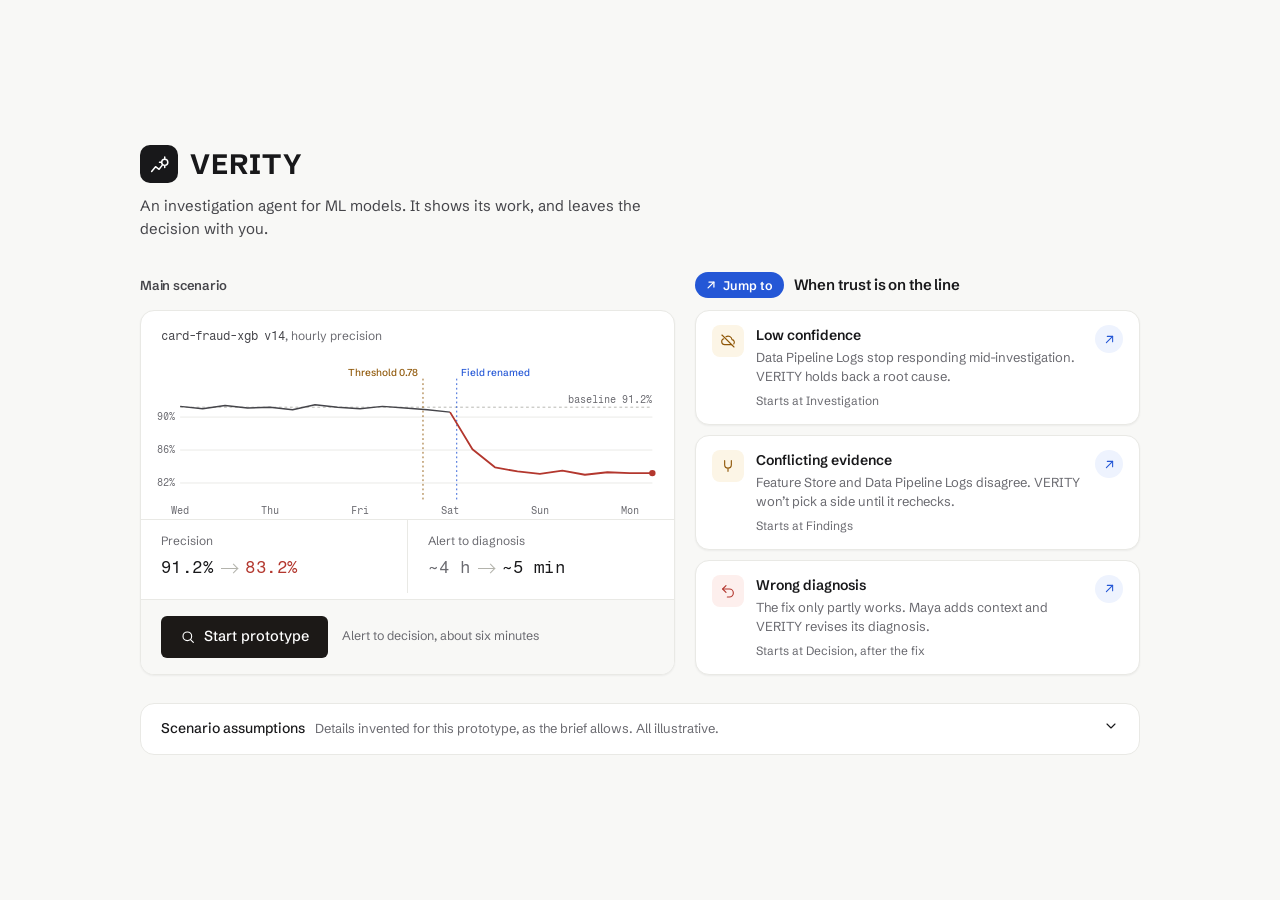
==== commit f59d2545: "Rename workspace to VERITY and refine layout - Rename the agent from TRACE to VERITY throughout the " ====
--- a/trace-workspace.html
+++ b/trace-workspace.html
@@ -3,16 +3,16 @@
 <head>
 <meta charset="utf-8">
 <meta name="viewport" content="width=device-width, initial-scale=1">
-<title>TRACE Investigation Workspace</title>
+<title>VERITY Investigation Workspace</title>
 <link rel="preconnect" href="https://fonts.googleapis.com">
 <link rel="preconnect" href="https://fonts.gstatic.com" crossorigin>
 <link href="https://fonts.googleapis.com/css2?family=Schibsted+Grotesk:wght@400;500;600;700&family=Fragment+Mono&display=swap" rel="stylesheet">
 <style>
 /* =====================================================================
-   TRACE v3: one workspace, four stages.
-   Voices: one sans (Schibsted Grotesk) for interface and TRACE; TRACE's writing carries the agent mark (option C),
+   VERITY v3: one workspace, four stages.
+   Voices: one sans (Schibsted Grotesk) for interface and VERITY; VERITY's writing carries the agent mark (option C),
            source data = Fragment Mono.
-   Colour has one job each: blue = TRACE, green = verified, amber = uncertain,
+   Colour has one job each: blue = VERITY, green = verified, amber = uncertain,
            red = degradation / error, ink = Maya, greys = supporting.
    ===================================================================== */
 :root{
@@ -30,7 +30,7 @@
   --shadow:0 1px 2px rgb(20 20 20/.05);
   --shadow-2:0 1px 2px rgb(20 20 20/.05),0 12px 32px -12px rgb(20 20 20/.18);
   --ease:cubic-bezier(.2,.8,.2,1);
-  --nav-w:212px; --panel-w:384px; --top-h:56px; --frame:#f1f1ee;
+  --pb-h:32px; --pb-t:8px; --nav-w:212px; --panel-w:384px; --top-h:56px; --frame:#f1f1ee;
 }
 *{box-sizing:border-box}
 html,body{height:100%;margin:0}
@@ -87,8 +87,8 @@
 .av.sm{width:20px;height:20px;font-size:10px}.av.sm .icon{width:11px;height:11px}
 
 /* ================= Start screen (outside the product) ================= */
-.start{position:fixed;inset:0;overflow:auto;background:var(--rail)}
-.start-in{max-width:1080px;margin:0 auto;padding:56px 40px 48px}
+.start{position:fixed;inset:0;overflow:auto;background:var(--rail);display:flex}
+.start-in{width:100%;max-width:1080px;margin:auto;padding:48px 40px}
 .mark{display:flex;align-items:center;gap:10px;font-weight:700;letter-spacing:.06em;font-size:14px}
 .brand-mark{width:26px;height:26px;border-radius:7px;background:var(--text);display:grid;place-items:center;color:#fff;flex:none}
 .brand-mark .icon{width:15px;height:15px}
@@ -121,18 +121,21 @@
 .stats .arr{align-self:center;width:16px;height:1px;background:var(--dot);position:relative}
 .stats .arr::after{content:"";position:absolute;right:0;top:-3px;width:6px;height:6px;border-top:1px solid var(--dot);border-right:1px solid var(--dot);transform:rotate(45deg)}
 .edges{display:grid;gap:10px;align-content:start}
-.edges-h{font-size:13px;font-weight:600;color:var(--text-2)}
+.edges-h{font-size:13px;font-weight:600;color:var(--text-2);min-height:26px;display:flex;align-items:center}
+#edges-h{margin-bottom:2px;display:flex;align-items:center;gap:10px;font-size:15px;font-weight:600;color:var(--text);letter-spacing:-.01em}
+.edges-h .jump{display:inline-flex;align-items:center;gap:5px;height:26px;padding:0 11px 0 9px;border-radius:var(--r-full);background:var(--agent);color:#fff;font-size:12.5px;font-weight:600;letter-spacing:0}
+.edges-h .jump .icon{width:14px;height:14px;stroke-width:2.2}
 .edge{display:grid;grid-template-columns:32px 1fr auto;gap:12px;align-items:start;text-align:left;padding:14px 16px;border:1px solid var(--line);border-radius:var(--r-lg);background:#fff;box-shadow:var(--shadow);transition:border-color .15s,box-shadow .15s}
-.edge:hover{border-color:var(--line-2);box-shadow:var(--shadow-2)}
+.edge:hover{border-color:var(--agent-line);box-shadow:var(--shadow-2)}
 .edge .ei{width:32px;height:32px;border-radius:8px;display:grid;place-items:center}
 .edge .ei.warn{background:var(--warn-soft);color:var(--warn)}
 .edge .ei.bad{background:var(--bad-soft);color:var(--bad)}
 .edge b{display:block;font-size:14px;font-weight:600}
 .edge span.d{display:block;margin-top:2px;font-size:13px;line-height:1.45;color:var(--text-3)}
 .edge span.w{display:block;margin-top:6px;font-size:12px;color:var(--text-3)}
-.edge .go-ar{width:28px;height:28px;border-radius:50%;display:grid;place-items:center;color:var(--text-3);transition:background .15s,color .15s,transform .15s}
+.edge .go-ar{width:28px;height:28px;border-radius:50%;display:grid;place-items:center;color:var(--agent);background:var(--agent-soft);transition:background .15s,color .15s,transform .15s}
 .edge .go-ar .icon{width:15px;height:15px}
-.edge:hover .go-ar{background:var(--agent-soft);color:var(--agent);transform:translate(1px,-1px)}
+.edge:hover .go-ar{background:var(--agent);color:#fff;transform:translate(1px,-1px)}
 .start-foot{margin-top:40px;display:grid;grid-template-columns:repeat(3,1fr);gap:28px;padding-top:24px;border-top:1px solid var(--line)}
 .start-foot h3{font-size:13px}
 .start-foot p,.start-foot li{font-size:13px;color:var(--text-2)}
@@ -141,7 +144,19 @@
 
 /* ================= App shell ================= */
 /* Frame: nav and header sit flat on a light frame; main and the two panel sections float as rounded boxes */
-.app{--gap:10px;display:grid;grid-template-columns:var(--nav-w) minmax(0,1fr) var(--panel-w);grid-template-rows:minmax(0,1fr);column-gap:var(--gap);height:100vh;padding:var(--gap) var(--gap) var(--gap) 0;background:var(--frame)}
+.app{--gap:10px;display:grid;grid-template-columns:var(--nav-w) minmax(0,1fr) var(--panel-w);grid-template-rows:minmax(0,1fr);column-gap:var(--gap);height:calc(100vh - var(--pb-h) - var(--pb-t));margin:var(--pb-t) 8px var(--pb-h);padding:var(--gap) var(--gap) var(--gap) 0;background:var(--frame);border:1px solid var(--line-2);border-radius:16px;overflow:hidden;box-shadow:0 8px 30px rgb(0 0 0/.25)}
+body:has(#app:not([hidden])){background:#3a3a3e}
+.proto-bar{position:fixed;left:0;right:0;display:flex;align-items:center;gap:2px;padding:0 14px;font-size:11px;color:rgb(255 255 255/.5);z-index:5}
+.pb-data{margin-left:auto}
+.proto-bar{bottom:0;height:var(--pb-h)}
+body:has(#app[hidden]) .proto-bar{display:none}
+.pb-btn{display:inline-flex;align-items:center;gap:5px;height:22px;padding:0 8px;border:0;border-radius:6px;background:none;font-size:11px;color:rgb(255 255 255/.55)}
+.pb-btn:hover{background:rgb(255 255 255/.08);color:rgb(255 255 255/.9)}
+.pb-btn .icon{width:11px;height:11px}
+.pb-sep{width:1px;height:14px;background:rgb(255 255 255/.4);margin:0 10px}
+.pb-lbl{margin-right:4px;color:rgb(255 255 255/.4)}
+.pb-btn.sc[aria-current="true"]{background:rgb(255 255 255/.12);color:#fff}
+.pb-btn:focus-visible{outline:2px solid rgb(255 255 255/.7);outline-offset:1px}
 .nav .brand{min-height:40px;padding:0 10px}
 .nav-top{display:flex;align-items:center;gap:2px;margin-bottom:14px}
 .nav-top .brand{flex:1;min-width:0}
@@ -150,7 +165,7 @@
 /* Main box top row: breadcrumb left, case vitals right */
 .m-bar{display:flex;align-items:center;gap:12px;min-height:44px;padding:0 32px;border-bottom:1px solid var(--line);flex:none}
 .m-bar .end{margin-left:auto;display:flex;align-items:center;gap:8px}
-/* TRACE agent header: identity, status, notifications */
+/* VERITY agent header: identity, status, notifications */
 .p-agent{display:flex;align-items:center;gap:10px;min-height:54px;padding:0 10px 0 14px;border-bottom:1px solid var(--line);flex:none}
 .p-agent .nm{font-weight:700;letter-spacing:.04em;font-size:13px}
 .p-agent .end{margin-left:auto;display:flex;align-items:center;gap:2px}
@@ -198,10 +213,6 @@
 .conn-line .icon{margin-left:auto;width:13px;height:13px;color:var(--text-3)}
 .conn-line .dotst{width:7px;height:7px;border-radius:50%;background:var(--ok);flex:none}
 .conn-line .dotst.warn{background:var(--warn)}
-.sim-line{display:flex;align-items:center;gap:8px;width:100%;min-height:32px;margin-top:-8px;padding:0 10px;border:0;border-radius:var(--r-sm);background:none;font-size:12.5px;color:var(--text-3);text-align:left}
-.sim-line:hover{background:rgb(0 0 0/.045);color:var(--text)}
-.sim-line .icon{width:13px;height:13px}
-.nav-min .sim-line{justify-content:center;padding:0}.nav-min .sim-line .lbl{display:none}
 /* Overview: one case block that ends in the next step, then quiet ruled lists */
 .ov{max-width:940px;container-type:inline-size}
 .ov-hd{display:flex;align-items:baseline;gap:16px}
@@ -270,8 +281,6 @@
 .me b{display:block;font-weight:600;font-size:13px;line-height:1.2}
 .me span.r{display:block;font-size:12px;color:var(--text-3)}
 .me .iconbtn{margin-left:auto}
-.proto{display:flex;gap:6px;padding:0 4px}
-.proto .btn{flex:1}
 
 /* Main column */
 .main{display:flex;flex-direction:column;min-height:0;background:#fff;position:relative;border:1px solid var(--line);border-radius:var(--r-lg);box-shadow:var(--shadow);overflow:hidden}
@@ -319,7 +328,7 @@
 .card-in{padding:18px 20px}
 .ruled>*+*{border-top:1px solid var(--line)}
 
-/* TRACE speaking */
+/* VERITY speaking */
 .tnote{display:grid;grid-template-columns:26px 1fr;gap:12px;align-items:start}
 .tnote .who{font-size:12px;font-weight:600;color:var(--agent);display:flex;gap:8px;align-items:center}
 .tnote .who time{font:400 11px/1 var(--mono);color:var(--text-3)}
@@ -653,7 +662,7 @@
 .table tr.click:hover td{background:var(--rail)}
 .table tr:last-child td{border-bottom:0}
 
-/* ================= Right TRACE panel ================= */
+/* ================= Right VERITY panel ================= */
 .panel{background:none;display:flex;flex-direction:column;gap:var(--gap,10px);min-height:0}
 .p-upper{flex:1 1 auto;min-height:0;display:flex;flex-direction:column;background:#fff;border:1px solid var(--line);border-radius:var(--r-lg);box-shadow:var(--shadow);overflow:hidden}
 .p-hd{display:flex;align-items:center;gap:8px;min-height:42px;padding:0 10px 0 16px;border-bottom:1px solid var(--line);background:var(--rail);flex:none}
@@ -663,7 +672,7 @@
 .p-back:hover{background:var(--hover);color:var(--text)}
 .p-bd{flex:1;min-height:0;overflow:auto;padding:16px}
 .p-bd h3{font-size:16px;line-height:1.3}
-/* TRACE mark (voice option C): a small agent mark beside each block TRACE wrote; text stays neutral */
+/* VERITY mark (voice option C): a small agent mark beside each block VERITY wrote; text stays neutral */
 :root{--mark:url("data:image/svg+xml,%3Csvg xmlns='http://www.w3.org/2000/svg' viewBox='0 0 24 24' fill='none' stroke='white' stroke-width='2.4' stroke-linecap='round' stroke-linejoin='round'%3E%3Cpath d='M3 20l4.5-5.5 4 3L15 13'/%3E%3Ccircle cx='18' cy='9.5' r='3.5'/%3E%3C/svg%3E")}
 .lead h4,.rec h3,.claim,.p-int,.paused .voice,.obsbtn .voice,.d-sec .voice{position:relative;padding-left:28px}
 .lead h4~p,.rec h3~.why{padding-left:28px}
@@ -671,7 +680,7 @@
 .ai-inline{position:relative;padding-left:22px;display:inline-block}
 .ai-inline::before{width:16px;height:16px;top:calc(.5lh - 8px);background-size:10px}
 
-/* Panel type scale: TRACE voice 14, body 13, secondary 12, data 12 mono, heading 15 */
+/* Panel type scale: VERITY voice 14, body 13, secondary 12, data 12 mono, heading 15 */
 .panel .voice{font-size:14px;line-height:1.55}
 .panel .tnote .who time{font-size:12px}
 .panel .mono{font-size:12px}
@@ -774,12 +783,11 @@
 /* Collapsed sidebar: Maya's choice via the toggle, forced below 1060px */
 .app{transition:grid-template-columns .22s var(--ease)}
 .app.nav-min{--nav-w:64px}
-.nav-min .nav-item span.lbl,.nav-min .nav-item .count,.nav-min .conn ul,.nav-min .conn p,.nav-min .me div,.nav-min .proto .btn span{display:none}
+.nav-min .nav-item span.lbl,.nav-min .nav-item .count,.nav-min .conn ul,.nav-min .conn p,.nav-min .me div{display:none}
 .nav-min .nav-item{justify-content:center;padding:0}
 .nav-min .conn{padding:8px;display:grid;place-items:center}
 .nav-min .conn-hd span{display:none}
 .nav-min .me{justify-content:center;padding:4px 0}.nav-min .me .iconbtn{display:none}
-.nav-min .proto{flex-direction:column;padding:0}
 .nav-min .nav .brand{font-size:0;gap:0;justify-content:center;padding:0;width:auto}
 .nav-min .nav-top{flex-direction:column;gap:6px;padding-bottom:12px;margin:0 6px 12px;border-bottom:1px solid var(--line-2)}
 .nav-min .conn-line{justify-content:center;padding:0}.nav-min .conn-line .lbl,.nav-min .conn-line .icon{display:none}
@@ -794,6 +802,9 @@
   .ev3>div+div,.cgrid>div+div,.summary>div+div,.metrics>div+div{border-left:0;border-top:1px solid var(--line)}
   .stg .s{display:none}
   .routes,.start-foot{grid-template-columns:1fr}
+  #start-chart .chart{max-height:200px}
+  .edges{grid-template-columns:repeat(3,minmax(0,1fr))}.edges-h{grid-column:1/-1}
+  .edge{grid-template-columns:1fr auto}.edge .ei{grid-column:1;margin-bottom:2px}.edge>span:nth-child(2){grid-column:1/-1}.edge .go-ar{grid-row:1;grid-column:2}
 }
 </style>
 </head>
@@ -804,7 +815,7 @@
 <div class="start" id="start" role="region" aria-labelledby="start-title">
   <div class="start-in">
     <header class="start-hero">
-      <div class="mark"><span class="brand-mark" aria-hidden="true"><i data-i="trace"></i></span><h1 id="start-title">TRACE</h1></div>
+      <div class="mark"><span class="brand-mark" aria-hidden="true"><i data-i="trace"></i></span><h1 id="start-title">VERITY</h1></div>
       <p class="lede">An investigation agent for ML models. It shows its work, and leaves the decision with you.</p>
     </header>
 
@@ -817,17 +828,15 @@
         <dl class="stats" aria-label="The scenario in numbers">
           <div><dt>Precision</dt><dd><span class="mono">91.2%</span><i class="arr" aria-hidden="true"></i><span class="mono bad">83.2%</span></dd></div>
           <div><dt>Alert to diagnosis</dt><dd><span class="mono was">~4 h</span><i class="arr" aria-hidden="true"></i><span class="mono">~5 min</span></dd></div>
-          <div><dt>Sources TRACE reads</dt><dd><span class="mono">4</span><small>read-only</small></dd></div>
-          <div><dt>Production changes</dt><dd><span class="mono">0</span><small>without Maya’s approval</small></dd></div>
         </dl>
           <div class="go"><button class="btn btn-ink btn-lg" data-scenario="main"><i data-i="search"></i>Start prototype</button><span>Alert to decision, about six minutes</span></div>
         </div>
       </div>
       <section class="edges" aria-labelledby="edges-h">
-        <h2 id="edges-h" class="edges-h">When trust is on the line</h2>
-        <button class="edge" data-scenario="low"><span class="ei warn"><i data-i="cloudoff"></i></span><span><b>Low confidence</b><span class="d">Data Pipeline Logs stop responding mid-investigation. TRACE holds back a root cause.</span><span class="w">Starts at Investigation</span></span><span class="go-ar" aria-hidden="true"><i data-i="arrowur"></i></span></button>
-        <button class="edge" data-scenario="conflict"><span class="ei warn"><i data-i="split"></i></span><span><b>Conflicting evidence</b><span class="d">Feature Store and Data Pipeline Logs disagree. TRACE won’t pick a side until it rechecks.</span><span class="w">Starts at Findings</span></span><span class="go-ar" aria-hidden="true"><i data-i="arrowur"></i></span></button>
-        <button class="edge" data-scenario="wrong"><span class="ei bad"><i data-i="undo"></i></span><span><b>Wrong diagnosis</b><span class="d">The fix only partly works. Maya adds context and TRACE revises its diagnosis.</span><span class="w">Starts at Decision, after the fix</span></span><span class="go-ar" aria-hidden="true"><i data-i="arrowur"></i></span></button>
+        <h2 id="edges-h" class="edges-h"><span class="jump"><i data-i="arrowur"></i>Jump to</span>When trust is on the line</h2>
+        <button class="edge" data-scenario="low"><span class="ei warn"><i data-i="cloudoff"></i></span><span><b>Low confidence</b><span class="d">Data Pipeline Logs stop responding mid-investigation. VERITY holds back a root cause.</span><span class="w">Starts at Investigation</span></span><span class="go-ar" aria-hidden="true"><i data-i="arrowur"></i></span></button>
+        <button class="edge" data-scenario="conflict"><span class="ei warn"><i data-i="split"></i></span><span><b>Conflicting evidence</b><span class="d">Feature Store and Data Pipeline Logs disagree. VERITY won’t pick a side until it rechecks.</span><span class="w">Starts at Findings</span></span><span class="go-ar" aria-hidden="true"><i data-i="arrowur"></i></span></button>
+        <button class="edge" data-scenario="wrong"><span class="ei bad"><i data-i="undo"></i></span><span><b>Wrong diagnosis</b><span class="d">The fix only partly works. Maya adds context and VERITY revises its diagnosis.</span><span class="w">Starts at Decision, after the fix</span></span><span class="go-ar" aria-hidden="true"><i data-i="arrowur"></i></span></button>
       </section>
     </div>
 
@@ -840,10 +849,21 @@
 </div>
 
 <!-- ===== The product ===== -->
+<div class="proto-bar" role="region" aria-label="Prototype controls">
+  <button class="pb-btn" data-act="restart"><i data-i="restart"></i>Restart</button>
+  <button class="pb-btn" data-act="home"><i data-i="home"></i>Start screen</button>
+  <span class="pb-sep" aria-hidden="true"></span>
+  <span class="pb-lbl">Jump to</span>
+  <button class="pb-btn sc" data-scenario="main">Main scenario</button>
+  <button class="pb-btn sc" data-scenario="low"><i data-i="cloudoff"></i>Low confidence</button>
+  <button class="pb-btn sc" data-scenario="conflict"><i data-i="split"></i>Conflicting evidence</button>
+  <button class="pb-btn sc" data-scenario="wrong"><i data-i="undo"></i>Wrong diagnosis</button>
+  <button class="pb-btn pb-data" data-panel="assumptions"><i data-i="flask"></i>Illustrative data</button>
+</div>
 <div class="app" id="app" hidden>
   <nav class="nav" id="nav" aria-label="Primary"></nav>
   <main class="main" id="main"></main>
-  <aside class="panel" id="panel" aria-label="TRACE panel"></aside>
+  <aside class="panel" id="panel" aria-label="VERITY panel"></aside>
 </div>
 <div id="drawer-root"></div>
 <div id="pop-root"></div>
@@ -915,9 +935,9 @@
   rename:{ src:'pl', title:'Upstream field renamed', obs:'txn_feature_enrichment run 8812 renamed merchant_category → merchant_cat_code for the card-network feed at Sat 01:55. No other schema or infrastructure changes since Fri.', q:'Schema changes, job runs and infrastructure events since Fri 13 Nov 00:00', when:'Mon 16 Nov 08:04', win:'Fri 13 Nov 00:00 → now', ba:[['Field before','merchant_category'],['Field after','merchant_cat_code','bad']], interp:'The card-network feed carries about a third of payments, which matches the 31.7% gap. The model’s input still asks for the old name.', lim:'Shows a likely mechanism. MLOps needs to confirm the mapping in the model input pipeline.', raw:'job txn_feature_enrichment  run 8812\n01:55:12Z schema change (card_network): merchant_category -> merchant_cat_code\n01:58:40Z status=succeeded rows=1,204,331 failed=0\nno deploys or config changes since Fri 13 Nov', rel:{ h1:'sup' } },
   job:{ src:'pl', title:'Enrichment job reported success', obs:'txn_feature_enrichment run 8812: succeeded, 1,204,331 rows, 0 failed.', q:'Job status for txn_feature_enrichment since Fri 13 Nov', when:'Mon 16 Nov 08:04', win:'Sat 14 Nov 01:55 – 01:58', ba:[['Status','succeeded','ok'],['Failed rows','0','ok']], interp:'On its own this says the data loaded fine, which conflicts with the empty field in the Feature Store.', lim:'Job status reports row counts, not column names.', raw:'job txn_feature_enrichment  run 8812\nstatus=succeeded rows=1,204,331 failed=0', rel:{ h1:'con' } },
   schema:{ src:'fs', title:'Column names differ across the job', obs:'Pipeline writes merchant_cat_code. The model’s Feature Store input still reads merchant_category, which is null for card-network rows.', q:'Compare column names written by run 8812 with the model’s feature definition', when:'Mon 16 Nov 08:11', win:'Run 8812 output vs feature view fraud_v14_inputs', ba:[['Written','merchant_cat_code'],['Read by model','merchant_category','bad']], interp:'Both sources were right. Every row loaded, but under a new name, so the model reads an empty field.', lim:'Read-only comparison. MLOps owns the fix.', raw:'run 8812 output columns: ..., merchant_cat_code, ...\nfeature view fraud_v14_inputs reads: merchant_category\ncard_network rows with merchant_category = null: 100%', rel:{ h1:'sup' } },
-  reg:{ src:'mr', title:'No model release in the window', obs:'card-fraud-xgb v14 in production since Wed 21 Oct. No new versions or deployments since. v13 reads the same input.', q:'Versions and deployments of card-fraud-xgb', when:'Mon 16 Nov 08:05', win:'Wed 21 Oct → now', ba:[['In production','v14 since 21 Oct'],['Deploys since','0','ok']], interp:'Rules out a bad model release. Rolling back to v13 would not help, because v13 uses the same missing input.', lim:'The Model Registry is not the Experiment Tracker. TRACE cannot see experiment runs.', raw:'card-fraud-xgb\n  v14  Production  deployed Wed 21 Oct  inputs incl. merchant_category\n  v13  Archived    deployed Wed 02 Sep  inputs incl. merchant_category', rel:{ h1:'sup', h3:'con' } },
-  thr:{ src:'mon', title:'Decision threshold lowered on Friday', obs:'Annotation: threshold 0.82 → 0.78 at Fri 13 Nov 17:00 (rule FR-R12, set by Fraud Ops). Planned impact: 2.1% more payments flagged.', q:'Threshold and alert-configuration annotations around the drop', when:'Mon 16 Nov 08:06', win:'Fri 13 Nov 00:00 → now', ba:[['Before','0.82'],['After','0.78','bad']], interp:'A lower threshold flags more payments, so it can lower precision. It started 10 hours before the main drop.', lim:'TRACE sees the annotation in Model Monitoring, not Fraud Ops’ rule system.', raw:'annotation  Fri 13 Nov 17:00Z\nrule FR-R12 (owner: Fraud Ops)\ndecision threshold 0.82 -> 0.78\nplanned impact +2.1% flagged', rel:{ h2:'sup' } },
-  thrCheck:{ src:'mon', title:'Precision held after the threshold change', obs:'Fri 17:00 – Sat 02:00: precision 90.9% (baseline 91.2%). Score band 0.78–0.82 was 2.4% of flags.', q:'Hourly precision between the threshold change and the rename, plus flag share by score band', when:'Mon 16 Nov 08:13', win:'Fri 13 Nov 17:00 – Sat 14 Nov 02:00', ba:[['Precision before','91.2%'],['Fri 17:00 – Sat 02:00','90.9%']], interp:'If the threshold were the main cause, precision would have dropped from Friday evening. It barely moved until the rename.', lim:'Only 12% of Friday-night flags in the 0.78–0.82 band had analyst reviews when TRACE checked.', raw:'window Fri 17:00 – Sat 02:00\nprecision 0.909  (baseline 0.912)\nflags in band 0.78–0.82: 2.4%\nanalyst reviews complete for band: 12%', rel:{ h2:'con' } },
+  reg:{ src:'mr', title:'No model release in the window', obs:'card-fraud-xgb v14 in production since Wed 21 Oct. No new versions or deployments since. v13 reads the same input.', q:'Versions and deployments of card-fraud-xgb', when:'Mon 16 Nov 08:05', win:'Wed 21 Oct → now', ba:[['In production','v14 since 21 Oct'],['Deploys since','0','ok']], interp:'Rules out a bad model release. Rolling back to v13 would not help, because v13 uses the same missing input.', lim:'The Model Registry is not the Experiment Tracker. VERITY cannot see experiment runs.', raw:'card-fraud-xgb\n  v14  Production  deployed Wed 21 Oct  inputs incl. merchant_category\n  v13  Archived    deployed Wed 02 Sep  inputs incl. merchant_category', rel:{ h1:'sup', h3:'con' } },
+  thr:{ src:'mon', title:'Decision threshold lowered on Friday', obs:'Annotation: threshold 0.82 → 0.78 at Fri 13 Nov 17:00 (rule FR-R12, set by Fraud Ops). Planned impact: 2.1% more payments flagged.', q:'Threshold and alert-configuration annotations around the drop', when:'Mon 16 Nov 08:06', win:'Fri 13 Nov 00:00 → now', ba:[['Before','0.82'],['After','0.78','bad']], interp:'A lower threshold flags more payments, so it can lower precision. It started 10 hours before the main drop.', lim:'VERITY sees the annotation in Model Monitoring, not Fraud Ops’ rule system.', raw:'annotation  Fri 13 Nov 17:00Z\nrule FR-R12 (owner: Fraud Ops)\ndecision threshold 0.82 -> 0.78\nplanned impact +2.1% flagged', rel:{ h2:'sup' } },
+  thrCheck:{ src:'mon', title:'Precision held after the threshold change', obs:'Fri 17:00 – Sat 02:00: precision 90.9% (baseline 91.2%). Score band 0.78–0.82 was 2.4% of flags.', q:'Hourly precision between the threshold change and the rename, plus flag share by score band', when:'Mon 16 Nov 08:13', win:'Fri 13 Nov 17:00 – Sat 14 Nov 02:00', ba:[['Precision before','91.2%'],['Fri 17:00 – Sat 02:00','90.9%']], interp:'If the threshold were the main cause, precision would have dropped from Friday evening. It barely moved until the rename.', lim:'Only 12% of Friday-night flags in the 0.78–0.82 band had analyst reviews when VERITY checked.', raw:'window Fri 17:00 – Sat 02:00\nprecision 0.909  (baseline 0.912)\nflags in band 0.78–0.82: 2.4%\nanalyst reviews complete for band: 12%', rel:{ h2:'con' } },
   seg:{ src:'mon', title:'Customer-segment mix barely moved', obs:'Segment shares moved ≤ 0.6 pp vs the prior 4 weeks. Precision fell 7–9 pp inside every segment.', q:'Aggregated segment shares and per-segment precision (no customer-level records)', when:'Mon 16 Nov 08:16', win:'Sat 14 – Mon 16 Nov vs prior 4 weeks', ba:[['Largest share shift','0.6 pp'],['Precision drop per segment','7–9 pp','bad']], interp:'The drop is spread across every segment, so a mix shift explains under 0.3 pp of it. More consistent with an input problem.', lim:'Uses aggregates only.', raw:'segment          share Δ   precision Δ\nretail           +0.4 pp   −8.1 pp\nsmall business   −0.6 pp   −7.4 pp\npremium          +0.1 pp   −8.9 pp\nnew-to-bank      +0.1 pp   −7.8 pp', rel:{ h4:'con' } },
   band:{ src:'mon', title:'Threshold band precision, reviews complete', obs:'Score band 0.78–0.82: 9.8% of weekend flags, precision 41% (reviews 96% complete). Estimated cost to overall precision ≈ 3 pp.', q:'Re-read precision by score band with completed analyst reviews, Fri 13 – Thu 19 Nov', when:'Thu 19 Nov 15:13', win:'Fri 13 Nov 17:00 – Thu 19 Nov 14:00', ba:[['Planned band share','2.1%'],['Actual weekend share','9.8%','bad']], interp:'Weekend card traffic sits much closer to the threshold than Friday traffic. The threshold change cost about 3 points by itself.', lim:'Chargebacks have now arrived and agree with the analyst reviews.', raw:'score band 0.78–0.82\nshare of flags  Fri night 2.4%   weekend 9.8%\nprecision       41%\nreviews complete 96%\nestimated overall precision cost ≈ 0.030', rel:{ h2:'sup' } },
   recov:{ src:'mon', title:'Precision after the mapping fix', obs:'', q:'Hourly precision, recall and merchant_category completeness since CR-1187 went live', when:'', win:'Mon 16 Nov 14:20 → Thu 19 Nov 14:20', interp:'', lim:'Illustrative monitoring data.', raw:'', chart:'recov' }
@@ -925,16 +945,16 @@
 // Documented assumptions: everything the brief didn't specify and the prototype invents
 const ASSUME = [
   ['Organisation', 'A fictional mid-size bank. Maya owns card-fraud-xgb v14, which scores every card payment through a real-time API.'],
-  ['TRACE’s access', 'Read-only access to Model Monitoring, Feature Store, Data Pipeline Logs and Model Registry, as the brief states. No access to the Experiment Tracker, Fraud Ops’ rule system or customer-level records.'],
-  ['Today’s effort', 'About half a day per investigation, from the brief. The ~5-minute TRACE figure is a simulated target, not a measurement.'],
+  ['VERITY’s access', 'Read-only access to Model Monitoring, Feature Store, Data Pipeline Logs and Model Registry, as the brief states. No access to the Experiment Tracker, Fraud Ops’ rule system or customer-level records.'],
+  ['Today’s effort', 'About half a day per investigation, from the brief. The ~5-minute VERITY figure is a simulated target, not a measurement.'],
   ['Precision measure', 'Daily evaluation on fraud-analyst reviews, alerting below 85%. Bank chargebacks confirm fraud 2–3 days later.'],
   ['Baseline', '91.2% precision and 88.9% recall, measured over the prior 28 days.'],
   ['Root cause', 'A schema change in txn_feature_enrichment renamed merchant_category for the card-network feed, about a third of payment volume.'],
-  ['Competing cause', 'Fraud Ops lowered decision threshold FR-R12 from 0.82 to 0.78 on Friday. It is visible to TRACE only as a Model Monitoring annotation.'],
-  ['Who changes production', 'MLOps own the feature pipeline; Fraud Ops own decision rules. Maya approves; those teams execute. TRACE never changes production.'],
+  ['Competing cause', 'Fraud Ops lowered decision threshold FR-R12 from 0.82 to 0.78 on Friday. It is visible to VERITY only as a Model Monitoring annotation.'],
+  ['Who changes production', 'MLOps own the feature pipeline; Fraud Ops own decision rules. Maya approves; those teams execute. VERITY never changes production.'],
   ['Recovery criteria', 'Over a 72-hour window: precision within 1 pp of baseline, recall ≥ 88%, merchant_category empty below 1%, and Fraud Ops reporting normal review volume.'],
   ['Simulated responses', 'MLOps and Fraud Ops replies, deployment times and all post-decision metrics are simulated to show how the flow would behave.'],
-  ['Not estimated', 'Customer or financial impact. TRACE has no data to support a figure, so none is shown.']
+  ['Not estimated', 'Customer or financial impact. VERITY has no data to support a figure, so none is shown.']
 ];
 const GAP = { title:'Chargebacks not in yet', note:'Precision so far uses fraud-analyst reviews. Bank chargebacks, the final confirmation of fraud for 14–16 Nov, arrive by Wed 18 Nov.' };
 const STEPS = [
@@ -970,7 +990,7 @@
   log:[
     { t:'Sun 15 Nov 08:05', who:'ops', name:'Dan Okafor, Fraud Ops', what:'Reported more false positives since Saturday', det:'Human-reported observation, not a verified metric' },
     { t:'Mon 16 Nov 07:40', who:'sys', name:'Model Monitoring', what:'Alert: precision 83.2%, below the 85% alert level (baseline 91.2%)' },
-    { t:'Mon 16 Nov 07:41', who:'trace', name:'TRACE', what:'Opened case FR-2041 and confirmed the drop is real', det:'Checked the hourly series for gaps and sampling changes. None found.' }
+    { t:'Mon 16 Nov 07:41', who:'trace', name:'VERITY', what:'Opened case FR-2041 and confirmed the drop is real', det:'Checked the hourly series for gaps and sampling changes. None found.' }
   ],
   seen:[]
 });
@@ -996,8 +1016,8 @@
     whyFirst:'It is the only explanation that matches the timing to the hour, the size of the gap (the card-network feed is about a third of volume) and the kind of error (more false positives, recall unchanged).',
     for:['miss','rename','reg'], against:[], gap:['gap','mlops'] };
   if (mlopsOk) { h1.conf = 'High'; h1.confWhy = 'MLOps confirmed the mapping mismatch in a staging replay. Chargebacks still pending.'; h1.gap = ['gap']; h1.for = ['miss','rename','reg','mlops']; }
-  if (isLow()) { h1.title = 'merchant_category stopped arriving, but TRACE can’t yet see why.'; h1.expl = 'The field went empty minutes before precision fell. Without Data Pipeline Logs, a renamed field, a failed job and a feed outage all fit.'; h1.conf = 'Low'; h1.confWhy = 'One of four sources is unavailable, and it is the one that would explain the missing field.'; h1.for = ['miss','reg']; h1.gap = ['plOff','gap']; h1.whyFirst = 'The missing input is the only change that lines up with the drop, but its cause is unknown.'; }
-  if (conflictOpen()) { h1.title = 'merchant_category went missing upstream, but two sources disagree.'; h1.expl = 'Feature Store shows the field empty for 31.7% of payments. Data Pipeline Logs say the job loaded every row without errors.'; h1.conf = 'Low'; h1.confWhy = 'Feature Store and Data Pipeline Logs contradict each other.'; h1.for = ['miss','reg']; h1.against = ['job']; h1.gap = ['conflict']; h1.whyFirst = 'It still has the best timing fit, but TRACE won’t rank it with confidence until the conflict is explained.'; }
+  if (isLow()) { h1.title = 'merchant_category stopped arriving, but VERITY can’t yet see why.'; h1.expl = 'The field went empty minutes before precision fell. Without Data Pipeline Logs, a renamed field, a failed job and a feed outage all fit.'; h1.conf = 'Low'; h1.confWhy = 'One of four sources is unavailable, and it is the one that would explain the missing field.'; h1.for = ['miss','reg']; h1.gap = ['plOff','gap']; h1.whyFirst = 'The missing input is the only change that lines up with the drop, but its cause is unknown.'; }
+  if (conflictOpen()) { h1.title = 'merchant_category went missing upstream, but two sources disagree.'; h1.expl = 'Feature Store shows the field empty for 31.7% of payments. Data Pipeline Logs say the job loaded every row without errors.'; h1.conf = 'Low'; h1.confWhy = 'Feature Store and Data Pipeline Logs contradict each other.'; h1.for = ['miss','reg']; h1.against = ['job']; h1.gap = ['conflict']; h1.whyFirst = 'It still has the best timing fit, but VERITY won’t rank it with confidence until the conflict is explained.'; }
   if (S.conflict === 'resolved') { h1.for = ['miss','schema','reg'].concat(mlopsOk ? ['mlops'] : []); }
   if (revised()) { h1.status = 'Partial cause, fixed'; h1.tone = 'ok'; h1.title = 'The field rename explains about 5 of the 8 points. The mapping fix restored it.'; h1.conf = 'High'; h1.confWhy = 'Completeness recovered and precision rose by about 5 points after CR-1187.'; }
 
@@ -1009,28 +1029,28 @@
   if (revised()) { h2.status = 'Contributing cause, open'; h2.tone = 'bad'; h2.rank = 1; h2.title = 'Friday’s threshold change explains the remaining ~3 points.'; h2.expl = 'Weekend traffic sat much closer to the threshold than Friday traffic: the 0.78–0.82 band was 9.8% of weekend flags, with 41% precision.'; h2.conf = 'High'; h2.confWhy = 'Analyst reviews are 96% complete and agree with chargebacks.'; h2.for = ['thr','band']; h2.against = []; h2.gap = []; }
 
   const h3 = { id:'h3', rank:3, status:'Ruled out', tone:'off', title:'A model-version or deployment change.', expl:'No model was released or deployed in the window. v14 has been in production since 21 Oct.', conf:null, for:[], against:['reg'], gap:[] };
-  const h4 = { id:'h4', rank:4, status:S.seg === 'done' ? 'Weakened' : 'Not yet investigated', tone:S.seg === 'done' ? 'warn' : 'off', title:'A change in customer-segment mix.', expl:S.seg === 'done' ? 'Segment shares barely moved, and precision fell inside every segment.' : 'TRACE hasn’t compared segment mix yet. It can, using aggregates only.', conf:S.seg === 'done' ? 'Low' : null, confWhy:'Explains under 0.3 pp of the drop.', for:[], against:S.seg === 'done' ? ['seg'] : [], gap:S.seg === 'done' ? [] : ['notChecked'] };
+  const h4 = { id:'h4', rank:4, status:S.seg === 'done' ? 'Weakened' : 'Not yet investigated', tone:S.seg === 'done' ? 'warn' : 'off', title:'A change in customer-segment mix.', expl:S.seg === 'done' ? 'Segment shares barely moved, and precision fell inside every segment.' : 'VERITY hasn’t compared segment mix yet. It can, using aggregates only.', conf:S.seg === 'done' ? 'Low' : null, confWhy:'Explains under 0.3 pp of the drop.', for:[], against:S.seg === 'done' ? ['seg'] : [], gap:S.seg === 'done' ? [] : ['notChecked'] };
   return revised() ? [h2, h1, h4, h3] : [h1, h2, h4, h3];
 }
 const GAPS = {
   gap:{ title:GAP.title, note:GAP.note },
-  mlops:{ title:'MLOps validation', note:'TRACE can’t read the model input pipeline’s mapping. MLOps needs to confirm it.' },
+  mlops:{ title:'MLOps validation', note:'VERITY can’t read the model input pipeline’s mapping. MLOps needs to confirm it.' },
   plOff:{ title:'Data Pipeline Logs unavailable', note:'No response after 30 s and one retry. Can’t see schema changes or job history.' },
   conflict:{ title:'Unresolved conflict', note:'Feature Store and Data Pipeline Logs disagree. One read-only check would separate the explanations.' },
   reviews:{ title:'Thin review coverage', note:'Only 12% of Friday-night flags in the 0.78–0.82 band had analyst reviews.' },
-  notChecked:{ title:'Not checked yet', note:'Ask TRACE to compare segment mix.' }
+  notChecked:{ title:'Not checked yet', note:'Ask VERITY to compare segment mix.' }
 };
 const MLOPS_EV = { title:'MLOps confirmed the mapping mismatch', note:'Staging replay of Sat 14 Nov traffic: model input reads merchant_category, feed sends merchant_cat_code. Restoring the mapping returned completeness to 99.6%.' };
 
 /* =====================================================================
-   5. ACTIONS (what can be approved). MLOps or Fraud Ops execute, never TRACE.
+   5. ACTIONS (what can be approved). MLOps or Fraud Ops execute, never VERITY.
    ===================================================================== */
 const ACT = {
   cr:{ team:'MLOps', teamFull:'MLOps, pipeline on-call', change:'CR-1187',
     rec:'Ask MLOps to restore the merchant_category mapping, validate it in staging, then deploy and backfill since Sat 01:55.',
     why:'The evidence points to a broken input mapping, not to the model. Restoring the input fixes the cause without retraining or rolling back.',
     expect:'If the diagnosis is right, precision returns to within 1 pp of the 91.2% baseline within 72 hours.',
-    risk:'Low. The model is unchanged. If precision doesn’t recover, the diagnosis is incomplete and TRACE will reopen the case.',
+    risk:'Low. The model is unchanged. If precision doesn’t recover, the diagnosis is incomplete and VERITY will reopen the case.',
     proposed:'Deploy CR-1187 to production: map merchant_cat_code → merchant_category in txn_feature_enrichment, and backfill feature values since Sat 14 Nov 01:55.',
     changes:'One field mapping in the feature pipeline, plus a backfill. The model, its threshold and its version stay the same.',
     reversible:'Yes. MLOps can revert the mapping in about 10 minutes.',
@@ -1057,16 +1077,16 @@
     impact:'Expected: precision within 1 pp of baseline; recall within guardrail.',
     evidence:['thr','band','prec'] }
 };
-// Actions Maya can choose instead of TRACE's recommendation (override). Reason required; outcome simulated honestly.
+// Actions Maya can choose instead of VERITY's recommendation (override). Reason required; outcome simulated honestly.
 const OVR = {
   rollback:{ label:'Roll back to card-fraud-xgb v13', change:'Rollback to v13', team:'MLOps',
     proposed:'Deploy card-fraud-xgb v13 to the real-time scoring API in place of v14.',
     changes:'The production model version. The feature pipeline, including the renamed field, stays as it is.',
-    expect:'TRACE expects little or no recovery, because v13 reads the same missing merchant_category input.',
+    expect:'VERITY expects little or no recovery, because v13 reads the same missing merchant_category input.',
     risk:'High. Swaps the model without fixing the input. v13 is two months older than v14.',
     reversible:'Yes. MLOps can redeploy v14 in about 15 minutes.',
     note:'I don’t recommend this. v13 reads the same missing merchant_category field, so precision is unlikely to recover. If you have a reason I can’t see, add it below. I’ll record it and follow your decision.',
-    did:'Deployed card-fraud-xgb v13 in place of v14', after:'MLOps deployed v13 at Mon 14:20 UTC. TRACE is monitoring.',
+    did:'Deployed card-fraud-xgb v13 in place of v14', after:'MLOps deployed v13 at Mon 14:20 UTC. VERITY is monitoring.',
     mon:{ prec:'83.0%', recall:'88.7%', miss:'31.7%', ops:'Still elevated', pass:[0,1,0,0] },
     verdict:'As I expected, the rollback didn’t help: precision is 83.0%, because v13 is missing the same input. Nothing about the diagnosis has changed. I still recommend restoring the field mapping (CR-1187). You can reconsider at any time; your original reason stays in the record.' },
   wait:{ label:'Wait for chargebacks on Wed 18 Nov', change:'Hold until chargebacks', team:'Nobody',
@@ -1076,7 +1096,7 @@
     risk:'Medium. About two more days of genuine customers being declined.',
     reversible:'Yes. Nothing changes.',
     note:'This keeps genuine customers declined for about two more days. If you’d rather wait for certainty, add your reason below. I’ll follow your decision and record why.',
-    did:'No change made, by Maya’s decision', after:'No production change was made. TRACE is watching precision and the chargebacks.',
+    did:'No change made, by Maya’s decision', after:'No production change was made. VERITY is watching precision and the chargebacks.',
     mon:{ prec:'83.4%', recall:'88.9%', miss:'31.7%', ops:'Still elevated', pass:[0,1,0,0] },
     verdict:'Chargebacks arrived and agree with the analyst reviews, which supports the diagnosis. Precision is still 83.4% because nothing has changed. I still recommend restoring the field mapping (CR-1187) when you’re ready.' }
 };
@@ -1093,9 +1113,9 @@
    6. SMALL COMPONENTS
    ===================================================================== */
 const pill = (cls, icon, text) => `<span class="pill ${cls}">${ic(icon)}${esc(text)}</span>`;
-const src = id => id === 'trace' ? `<span class="src">${ic('trace')}TRACE</span>` : `<span class="src">${ic(id)}${SRC[id].name}</span>`;
+const src = id => id === 'trace' ? `<span class="src">${ic('trace')}VERITY</span>` : `<span class="src">${ic(id)}${SRC[id].name}</span>`;
 const conf = (word, why, btn = true) => word ? `<${btn ? 'button' : 'span'} class="conf" data-l="${LVL[word]}" ${btn ? 'data-panel="conf" aria-label="' + word + ' confidence. What this means"' : ''}><span class="meter" aria-hidden="true"><i></i><i></i><i></i></span><b>${word} confidence</b>${why ? `<span>${esc(why)}</span>` : ''}</${btn ? 'button' : 'span'}>` : '';
-const tnote = (text, t) => `<div class="tnote"><span class="av trace" aria-hidden="true">${ic('trace')}</span><div><span class="who">TRACE${t ? `<time>${t}</time>` : ''}</span><p class="voice">${text}</p></div></div>`;
+const tnote = (text, t) => `<div class="tnote"><span class="av trace" aria-hidden="true">${ic('trace')}</span><div><span class="who">VERITY${t ? `<time>${t}</time>` : ''}</span><p class="voice">${text}</p></div></div>`;
 const hnote = (text, t, name = 'Maya', label = 'added context') => `<div class="hnote"><span class="av maya" aria-hidden="true">M</span><div><span class="who"><b>${name}</b> ${label}${t ? `, <span class="mono">${t}</span>` : ''}</span><p class="bd">${esc(text)}</p></div></div>`;
 const relIcon = { sup:['check','Supports'], con:['x','Contradicts'], cst:['tilde','Consistent with'], gap:['gap','Missing'] };
 const toneIcon = { agent:'trace', ok:'check', warn:'alert', bad:'alert', off:'x', grey:'minus', ink:'users' };
@@ -1134,9 +1154,9 @@
 function agentBar() {
   const [s, word, sub] = agentState();
   return `<div class="p-agent" data-s="${s}">
-      <span class="av trace" aria-hidden="true">${ic('trace')}</span><span class="nm">TRACE</span>
-      <button class="agent-state" data-s="${s}" data-pop="status" aria-label="TRACE status: ${word}${sub ? ', ' + sub : ''}. What the statuses mean"><b>${word}</b>${sub ? `<span>${sub}</span>` : ''}</button>
-      <span class="sr" role="status" aria-live="polite">TRACE is ${word}</span>
+      <span class="av trace" aria-hidden="true">${ic('trace')}</span><span class="nm">VERITY</span>
+      <button class="agent-state" data-s="${s}" data-pop="status" aria-label="VERITY status: ${word}${sub ? ', ' + sub : ''}. What the statuses mean"><b>${word}</b>${sub ? `<span>${sub}</span>` : ''}</button>
+      <span class="sr" role="status" aria-live="polite">VERITY is ${word}</span>
       <span class="end"><button class="iconbtn" data-pop="notes" aria-label="Notifications${S.notes ? ', new updates' : ''}">${ic('bell')}${S.notes ? '<span class="badge"></span>' : ''}</button></span>
     </div>`;
 }
@@ -1144,24 +1164,23 @@
   const loc = { case:null, overview:'Overview', cases:'Cases', models:'Models', activity:'Activity' }[S.nav];
   const stageName = ['Case overview','Investigation','Findings','Decision & follow-through'][S.stage - 1];
   return `<div class="m-bar"><nav class="crumb" aria-label="Breadcrumb">${loc ? `<b>${loc}</b>` : `<button data-nav="cases">Cases</button><span class="sep" aria-hidden="true">/</span><span class="mono">${CASE.id}</span><span class="sep" aria-hidden="true">/</span><b>${stageName}</b>`}</nav>
-    <span class="end">${right}<button class="iconbtn panel-toggle" data-act="toggle-panel" aria-label="Show TRACE panel">${ic('panel')}</button></span></div>`;
+    <span class="end">${right}<button class="iconbtn panel-toggle" data-act="toggle-panel" aria-label="Show VERITY panel">${ic('panel')}</button></span></div>`;
 }
 function renderTop() { const el = document.querySelector('.p-agent'); if (el) { el.outerHTML = agentBar(); paint($('panel')); } }
 let navMin = false;
 function renderNav() {
   const off = isLow(), forced = innerWidth <= 1060, min = navMin || forced;
   $('app').classList.toggle('nav-min', min);
+  document.querySelectorAll('.pb-btn.sc').forEach(b => b.setAttribute('aria-current', String(b.dataset.scenario === (S.scenario || 'main'))));
   const open = (S.closed ? 0 : 1) + 1; // FR-2041 (until closed) + FR-2043
   const items = [['overview','home','Overview',''],['cases','cases','Cases', String(open)],['models','models','Models','4'],['activity','activity','Activity', String(S.log.length)]];
   const cur = k => S.nav === k || (k === 'cases' && S.nav === 'case');
   $('nav').innerHTML = `
-    <div class="nav-top"><button class="brand" data-act="home" aria-label="TRACE. Return to the prototype start screen"><span class="brand-mark" aria-hidden="true">${ic('trace')}</span>TRACE</button>${forced ? '' : `<button class="iconbtn nav-tog" data-act="nav-min" aria-label="${min ? 'Expand' : 'Collapse'} sidebar" aria-expanded="${!min}" title="${min ? 'Expand' : 'Collapse'} sidebar">${ic('sidebar')}</button>`}</div>
+    <div class="nav-top"><button class="brand" data-act="home" aria-label="VERITY. Return to the prototype start screen"><span class="brand-mark" aria-hidden="true">${ic('trace')}</span>VERITY</button>${forced ? '' : `<button class="iconbtn nav-tog" data-act="nav-min" aria-label="${min ? 'Expand' : 'Collapse'} sidebar" aria-expanded="${!min}" title="${min ? 'Expand' : 'Collapse'} sidebar">${ic('sidebar')}</button>`}</div>
     ${items.map(([k, i, l, c]) => `<button class="nav-item" data-nav="${k}" ${cur(k) ? 'aria-current="page"' : ''} aria-label="${l}">${ic(i)}<span class="lbl">${l}</span><span class="count">${c}</span></button>`).join('')}
     <div class="nav-foot">
       <button class="conn-line" data-panel="sources" aria-label="Connected systems: ${off ? '3 of 4 available' : '4 connected, read-only'}. Show details"><span class="dotst ${off ? 'warn' : ''}"></span><span class="lbl">${off ? '3 of 4 sources' : '4 sources connected'}</span>${ic('right')}</button>
-      <button class="sim-line" data-panel="assumptions" aria-label="Illustrative data. See the scenario assumptions">${ic('flask')}<span class="lbl">Illustrative data</span></button>
       <div class="me"><span class="av maya" aria-hidden="true">M</span><div><b>Maya</b><span class="r">Data Scientist</span></div><button class="iconbtn" data-act="settings" aria-label="Settings">${ic('gear')}</button></div>
-      <div class="proto"><button class="btn btn-line btn-sm" data-act="restart" aria-label="Restart simulation">${ic('restart')}<span>Restart</span></button><button class="btn btn-ghost btn-sm" data-act="home" aria-label="Back to prototype start">${ic('home')}<span>Start</span></button></div>
     </div>`;
 }
 function stageInfo(n) {
@@ -1230,9 +1249,9 @@
     </div>
   </div>
   <section class="sec" aria-labelledby="sig-h"><div class="sec-hd"><h3 id="sig-h">Operational signal</h3></div>
-    <div class="sig"><span class="av ops" aria-hidden="true">DO</span><div><span class="who"><b>Dan Okafor</b>, Fraud Ops lead, <span class="mono">Sun 15 Nov 08:05</span></span><p class="q">“We’re seeing a lot more false positives since Saturday. Customers are calling in about declined cards.”</p><p class="note">${ic('info')}Human-reported observation. Not independently verified by TRACE.</p></div></div>
+    <div class="sig"><span class="av ops" aria-hidden="true">DO</span><div><span class="who"><b>Dan Okafor</b>, Fraud Ops lead, <span class="mono">Sun 15 Nov 08:05</span></span><p class="q">“We’re seeing a lot more false positives since Saturday. Customers are calling in about declined cards.”</p><p class="note">${ic('info')}Human-reported observation. Not independently verified by VERITY.</p></div></div>
   </section>
-  <section class="sec" aria-labelledby="ia-h"><div class="sec-hd"><h3 id="ia-h">TRACE’s initial assessment</h3></div>
+  <section class="sec" aria-labelledby="ia-h"><div class="sec-hd"><h3 id="ia-h">VERITY’s initial assessment</h3></div>
     <div class="assess">${tnote('The drop is real. I checked the hourly series for gaps and sampling changes and found none. I haven’t looked for the cause yet. I can check all four connected sources in about five minutes, which usually takes half a day by hand, and I won’t change anything.', '07:41')}
       <ul class="checks"><li>${ic('check','ok')}Alert received from Model Monitoring</li><li>${ic('check','ok')}Degradation confirmed: precision down, recall steady</li><li>${ic('gap','gap')}Cause not yet established</li><li>${ic('trace','ag')}Ready to investigate Model Monitoring, Feature Store, Data Pipeline Logs and Model Registry</li></ul></div>
   </section>
@@ -1279,22 +1298,22 @@
         <div><h4 style="color:var(--warn)">${ic('gap')}Still unknown</h4><ul>${low ? '<li>Why the field went missing</li>' : ''}<li>Chargebacks (due Wed 18 Nov)</li><li>Whether Friday’s threshold change contributes</li><li>Customer-segment mix, not checked</li></ul></div>
         <div><h4 style="color:var(--agent)">${ic('trace')}Proposed next</h4><ul>${low ? '<li>Retry Data Pipeline Logs</li><li>Or continue, with no production action</li>' : '<li>Review ranked hypotheses</li><li>Challenge or add context</li><li>Then MLOps validation</li>'}</ul></div>
       </div></div></section>` : '';
-  const lowBanner = S.inv.failed && done && !S.inv.retried ? `<div class="banner warn fade" style="margin-bottom:18px">${ic('cloudoff')}<div><b>Data Pipeline Logs didn’t respond. Confidence is low.</b><p>TRACE read three of four sources. Conclusions that depend on job history and schema changes can’t be established.</p>
+  const lowBanner = S.inv.failed && done && !S.inv.retried ? `<div class="banner warn fade" style="margin-bottom:18px">${ic('cloudoff')}<div><b>Data Pipeline Logs didn’t respond. Confidence is low.</b><p>VERITY read three of four sources. Conclusions that depend on job history and schema changes can’t be established.</p>
       <div class="affects"><div><h4>Can still infer</h4><ul><li>When precision fell and what kind of error grew</li><li>That merchant_category stopped arriving</li><li>That no model was released</li></ul></div><div><h4>Can’t establish</h4><ul><li>Why merchant_category is empty</li><li>Whether a fix is safe to recommend</li></ul></div></div></div>
       <div class="acts"></div></div>` : '';
   const retriedBanner = S.inv.failed && S.inv.retried ? `<div class="banner ok" style="margin-bottom:18px">${ic('check')}<div><b>Data Pipeline Logs responded on retry</b><p>All four sources reviewed. Confidence restored to moderate.</p></div><span></span></div>` : '';
   return {
     body:`<header class="page-hd"><div class="meta">${running || S.inv.retrying ? pill('agent','loader','Investigating') : done ? (low ? pill('warn','alert','Completed with gaps') : pill('ok','check','Completed')) : pill('grey','clock','Not started')}<span>Read-only</span></div>
-      <h2>Investigation</h2><p>TRACE checks the four authorised sources in order. Select any step or source to see what it queried and found.</p>
+      <h2>Investigation</h2><p>VERITY checks the four authorised sources in order. Select any step or source to see what it queried and found.</p>
       <div class="progress" style="margin-top:14px"><div class="bar ${low ? 'warn' : ''}"><i style="width:${S.inv.status === 'idle' ? 0 : pct}%"></i></div><span class="mono">${S.inv.done}/5 checks</span></div></header>
       ${lowBanner}${retriedBanner}
       <div class="srcgrid">${srcRow}</div>
       <section class="sec" aria-labelledby="run-h"><div class="sec-hd"><h3 id="run-h">Activity</h3><small>${running ? 'Findings appear as each check lands' : ''}</small></div>
-        ${S.inv.status === 'idle' ? `<div class="card card-in muted">Not started. Review the plan in the TRACE panel, then start the investigation.</div>` : `<ol class="run" aria-live="polite">${steps}</ol>`}</section>
+        ${S.inv.status === 'idle' ? `<div class="card card-in muted">Not started. Review the plan in the VERITY panel, then start the investigation.</div>` : `<ol class="run" aria-live="polite">${steps}</ol>`}</section>
       ${summary}`,
     foot:`<button class="btn btn-ghost" data-stage="1">${ic('left')}Case overview</button><div class="end">${
       S.inv.status === 'idle' ? `<button class="btn btn-agent" data-act="start-inv">${ic('search')}Start investigation</button>`
-      : running || S.inv.retrying ? `<span class="hint">You can move around. TRACE keeps going.</span><button class="btn btn-agent" aria-busy="true" disabled>Investigating</button>`
+      : running || S.inv.retrying ? `<span class="hint">You can move around. VERITY keeps going.</span><button class="btn btn-agent" aria-busy="true" disabled>Investigating</button>`
       : low ? `<button class="btn btn-line" data-act="continue-low">Continue with available sources</button><button class="btn btn-agent" data-act="retry">${ic('restart')}Retry Data Pipeline Logs</button>`
       : `<button class="btn btn-agent" data-stage="3">Continue to findings</button>`}</div>`
   };
@@ -1319,15 +1338,15 @@
   const newEv = ['thrCheck','seg','schema','band'];
   const srcN = isLow() ? 3 : 4;
   // Conflict section
-  const conflict = S.conflict === 'open' || S.conflict === 'checking' ? `<section class="sec" aria-labelledby="cf-h"><div class="banner bad" style="border-bottom-left-radius:0;border-bottom-right-radius:0">${ic('split')}<div><b id="cf-h">Two sources disagree</b><p>TRACE has paused the root-cause recommendation until this is explained.</p></div><span></span></div>
+  const conflict = S.conflict === 'open' || S.conflict === 'checking' ? `<section class="sec" aria-labelledby="cf-h"><div class="banner bad" style="border-bottom-left-radius:0;border-bottom-right-radius:0">${ic('split')}<div><b id="cf-h">Two sources disagree</b><p>VERITY has paused the root-cause recommendation until this is explained.</p></div><span></span></div>
       <div class="compare" style="border:1px solid var(--bad-line);border-top:0;border-radius:0 0 var(--r-lg) var(--r-lg);overflow:hidden">
         <div>${src('fs')}<p class="big bad">31.7% empty</p><p>merchant_category since Sat 02:10</p><button class="link" data-ev="miss" style="margin-top:8px">${ic('eye')}Inspect</button></div>
         <div>${src('pl')}<p class="big">0 failed rows</p><p>txn_feature_enrichment run 8812 succeeded</p><button class="link" data-ev="job" style="margin-top:8px">${ic('eye')}Inspect</button></div></div>
       <div class="card card-in" style="margin-top:10px">${tnote('Both could be true. The check that would separate the explanations is to compare the column names written by the job with the ones the model reads. It’s read-only and takes seconds.', '08:09')}
-        <div class="p-actions" style="margin-left:38px"><button class="btn btn-agent btn-sm" data-act="resolve" ${S.conflict === 'checking' ? 'aria-busy="true" disabled' : ''}>${S.conflict === 'checking' ? 'Comparing column names' : 'Run the check'}</button><button class="btn btn-ghost btn-sm" data-act="ask" data-q="Could the feature store have run a backfill?">Ask TRACE about a backfill</button></div></div></section>`
+        <div class="p-actions" style="margin-left:38px"><button class="btn btn-agent btn-sm" data-act="resolve" ${S.conflict === 'checking' ? 'aria-busy="true" disabled' : ''}>${S.conflict === 'checking' ? 'Comparing column names' : 'Run the check'}</button><button class="btn btn-ghost btn-sm" data-act="ask" data-q="Could the feature store have run a backfill?">Ask VERITY about a backfill</button></div></div></section>`
     : S.conflict === 'resolved' ? `<div class="banner ok" style="margin-top:18px">${ic('check')}<div><b>Conflict resolved</b><p>The job loaded every row, but under a new column name. Both sources were right. This now supports the leading hypothesis.</p></div><button class="btn btn-ghost btn-sm" data-ev="schema">See the check</button></div>` : '';
-  const lowBanner = isLow() ? `<div class="banner warn" style="margin-top:18px">${ic('cloudoff')}<div><b>Low confidence: Data Pipeline Logs unavailable</b><p>TRACE is showing what it could establish from three sources. It will not recommend a production change on this evidence.</p></div><div class="acts"><button class="btn btn-line btn-sm" data-act="retry">Retry the source</button></div></div>` : '';
-  const revBanner = revised() ? `<div class="banner warn" style="margin-top:18px">${ic('undo')}<div><b>Diagnosis revised on Thu 19 Nov</b><p>After Maya’s context, TRACE found its earlier conclusion was incomplete. The previous diagnosis is kept below as superseded.</p></div><span></span></div>` : '';
+  const lowBanner = isLow() ? `<div class="banner warn" style="margin-top:18px">${ic('cloudoff')}<div><b>Low confidence: Data Pipeline Logs unavailable</b><p>VERITY is showing what it could establish from three sources. It will not recommend a production change on this evidence.</p></div><div class="acts"><button class="btn btn-line btn-sm" data-act="retry">Retry the source</button></div></div>` : '';
+  const revBanner = revised() ? `<div class="banner warn" style="margin-top:18px">${ic('undo')}<div><b>Diagnosis revised on Thu 19 Nov</b><p>After Maya’s context, VERITY found its earlier conclusion was incomplete. The previous diagnosis is kept below as superseded.</p></div><span></span></div>` : '';
 
   // Lead hypothesis
   const leadHtml = `<article class="lead" aria-labelledby="lead-h"><div class="lead-top">
@@ -1344,9 +1363,9 @@
     return `<div class="alt ${h.tone === 'off' && h.status === 'Ruled out' ? 'out' : ''} ${revised() && h.id === 'h1' ? 'contrib' : ''}" ${open ? 'data-open' : ''}>
       <button aria-expanded="${!!open}" data-toggle="${h.id}"><span class="rk">${h.id.toUpperCase()}</span><span class="ttl">${esc(h.title)}</span>${pill(h.tone, toneIcon[h.tone], h.status)}${h.conf ? conf(h.conf, '', false) : '<span></span>'}${ic('chev','chev')}</button>
       ${open ? `<div class="body"><p>${esc(h.expl)}</p>${h.conf ? `<p><b>Confidence.</b> ${esc(h.confWhy)}</p>` : ''}<div style="border:1px solid var(--line);border-radius:var(--r-md);overflow:hidden">${hypEv(h)}</div>
-        ${h.id === 'h4' && S.seg === 'idle' ? `<div><button class="btn btn-agent btn-sm" data-act="seg">${ic('search')}Ask TRACE to check segment mix</button></div>` : ''}
+        ${h.id === 'h4' && S.seg === 'idle' ? `<div><button class="btn btn-agent btn-sm" data-act="seg">${ic('search')}Ask VERITY to check segment mix</button></div>` : ''}
         ${h.id === 'h4' && S.seg === 'checking' ? `<div>${pill('agent','loader','Checking segment mix')}</div>` : ''}
-        <div><button class="link" data-panel="hyp:${h.id}">Open in TRACE panel</button></div></div>` : ''}
+        <div><button class="link" data-panel="hyp:${h.id}">Open in VERITY panel</button></div></div>` : ''}
     </div>`;
   }).join('')}</div>`;
 
@@ -1362,7 +1381,7 @@
 
   // Conclusion
   const blocked = conflictOpen() || isLow();
-  const superseded = revised() ? `<div class="super" style="margin-bottom:10px"><span class="tag">Superseded, Mon 16 Nov 08:20</span><p>Most likely cause: the Sat 01:55 field rename left merchant_category empty for card-network payments. Friday’s threshold change weakened as an explanation.</p><small>Superseded on Thu 19 Nov 15:14. The rename explained only about 5 of the 8 points. TRACE had relied on Fraud Ops’ planned impact and a thin review sample for the threshold band.</small></div>` : '';
+  const superseded = revised() ? `<div class="super" style="margin-bottom:10px"><span class="tag">Superseded, Mon 16 Nov 08:20</span><p>Most likely cause: the Sat 01:55 field rename left merchant_category empty for card-network payments. Friday’s threshold change weakened as an explanation.</p><small>Superseded on Thu 19 Nov 15:14. The rename explained only about 5 of the 8 points. VERITY had relied on Fraud Ops’ planned impact and a thin review sample for the threshold band.</small></div>` : '';
   const conclusion = blocked ? `<div class="paused"><div style="display:flex;gap:10px;align-items:center">${pill('warn','alert','Root-cause conclusion paused')}</div>
       <p class="voice" style="margin-top:10px">${isLow() ? 'I can describe what happened, but not why. A root-cause conclusion needs Data Pipeline Logs. Retry the source, or continue knowing the decision stage will only offer low-risk next steps.' : 'I won’t state a root cause while two sources contradict each other. Run the column-name check above to resolve it.'}</p></div>`
     : `${superseded}<article class="card" aria-labelledby="rc-h"><div class="card-in">
@@ -1377,7 +1396,7 @@
   const lastUpd = revised() ? 'Thu 19 Nov 15:14' : S.seg === 'done' ? 'Mon 08:16' : S.ch.status === 'done' ? 'Mon 08:14' : S.conflict === 'resolved' ? 'Mon 08:11' : 'Mon 08:07';
   return {
     body:`<header class="page-hd"><div class="meta">${blocked ? pill('warn','alert', isLow() ? 'Low confidence' : 'Evidence conflicts') : revised() ? pill('warn','undo','Revised') : pill('agent','trace','Hypothesis, not yet confirmed')}</div><h2>Findings</h2>
-      <p>What TRACE thinks happened, the evidence for and against it, and what it still doesn’t know.</p>
+      <p>What VERITY thinks happened, the evidence for and against it, and what it still doesn’t know.</p>
       <div class="coverage"><div><b>${srcN} of 4</b>sources reviewed</div><div><b>${evIds.length}</b>evidence items</div><div><b class="warn">${lead.gap.length + (S.ch.status === 'done' && !revised() ? 1 : 0)}</b>known gaps</div><div><b>${lastUpd}</b>last updated</div></div></header>
       ${lowBanner}${conflict}${revBanner}
       <section class="sec" aria-label="Leading hypothesis">${leadHtml}</section>
@@ -1385,18 +1404,18 @@
       <section class="sec" aria-labelledby="ev-h"><div class="sec-hd"><h3 id="ev-h">Evidence</h3><small>Select a card to inspect its source</small><span class="end"><button class="link" data-panel="conf">${ic('info')}How confidence works</button></span></div>${evHtml}</section>
       <section class="sec" aria-labelledby="ch-h">${chHtml}</section>
       <section class="sec" aria-labelledby="rc-sec"><div class="sec-hd"><h3 id="rc-sec">Root-cause conclusion</h3></div>${conclusion}</section>`,
-    foot:`<button class="btn btn-ghost" data-stage="2">${ic('left')}Investigation</button><div class="end">${conflictOpen() ? `<span class="hint">Resolve the conflict before deciding.</span><button class="btn btn-agent" disabled>Continue to decision</button>` : S.ch.status === 'checking' || S.seg === 'checking' ? `<span class="hint">TRACE is re-checking.</span><button class="btn btn-agent" disabled>Continue to decision</button>` : `<button class="btn btn-agent" data-stage="4">Continue to decision</button>`}</div>`
+    foot:`<button class="btn btn-ghost" data-stage="2">${ic('left')}Investigation</button><div class="end">${conflictOpen() ? `<span class="hint">Resolve the conflict before deciding.</span><button class="btn btn-agent" disabled>Continue to decision</button>` : S.ch.status === 'checking' || S.seg === 'checking' ? `<span class="hint">VERITY is re-checking.</span><button class="btn btn-agent" disabled>Continue to decision</button>` : `<button class="btn btn-agent" data-stage="4">Continue to decision</button>`}</div>`
   };
 }
 function challengeSection() {
   const c = S.ch;
   if (revised()) return `<div class="sec-hd"><h3 id="ch-h">Your challenge</h3><small>Mon 16 Nov, kept for the record</small></div><div class="push"><div class="thread-in">${hnote(c.text || 'I think Friday’s decline-rule change caused this, not a data issue. Fraud Ops changed the threshold.', '08:12', 'Maya', 'challenged')}${tnote('I re-checked the timing and kept the rename first. That was incomplete: see the revised diagnosis below.', '08:14')}</div></div>`;
-  if (c.status === 'idle') return `<div class="push"><h3 id="ch-h">Disagree, or know something TRACE doesn’t?</h3><p class="sub">Challenge the leading hypothesis, add context, or ask TRACE to recheck a source. It re-examines the evidence before answering.</p>
+  if (c.status === 'idle') return `<div class="push"><h3 id="ch-h">Disagree, or know something VERITY doesn’t?</h3><p class="sub">Challenge the leading hypothesis, add context, or ask VERITY to recheck a source. It re-examines the evidence before answering.</p>
     <label class="sr" for="ch-text">Your challenge or context</label><textarea id="ch-text" placeholder="For example: Fraud Ops changed a threshold on Friday">${esc(c.text)}</textarea>
-    <div class="row"><button class="suggest" data-fill="I think Friday’s decline-rule change caused this, not a data issue. Fraud Ops changed the threshold.">Friday’s threshold change caused this</button><button class="suggest" data-fill="Could this be a change in customer-segment mix instead?">Check segment mix instead</button><button class="suggest" data-fill="Recheck Model Registry: did anything deploy over the weekend?">Recheck Model Registry</button><span style="flex:1"></span><button class="btn btn-ink btn-sm" data-act="challenge" id="ch-btn" ${c.text.trim() ? '' : 'disabled'}>Challenge TRACE</button></div></div>`;
+    <div class="row"><button class="suggest" data-fill="I think Friday’s decline-rule change caused this, not a data issue. Fraud Ops changed the threshold.">Friday’s threshold change caused this</button><button class="suggest" data-fill="Could this be a change in customer-segment mix instead?">Check segment mix instead</button><button class="suggest" data-fill="Recheck Model Registry: did anything deploy over the weekend?">Recheck Model Registry</button><span style="flex:1"></span><button class="btn btn-ink btn-sm" data-act="challenge" id="ch-btn" ${c.text.trim() ? '' : 'disabled'}>Challenge VERITY</button></div></div>`;
   const ph = c.phase;
   const rows = [['mon','Hourly precision, Fri 17:00 – Sat 02:00'],['mon','Flag share by score band 0.78–0.82'],['mon','Analyst-review coverage for that band']];
-  return `<div class="sec-hd"><h3 id="ch-h">Challenge</h3><small>${c.status === 'checking' ? 'TRACE is re-checking' : 'Re-investigated'}</small></div>
+  return `<div class="sec-hd"><h3 id="ch-h">Challenge</h3><small>${c.status === 'checking' ? 'VERITY is re-checking' : 'Re-investigated'}</small></div>
   <div class="push"><div class="thread-in">
     ${hnote(c.text, '08:12', 'Maya', 'challenged')}
     ${ph >= 1 ? `<div class="fade">${tnote('That’s a real alternative, and I ranked it low partly on timing. To test it properly I need to know whether precision dropped between the threshold change and the rename, and how many flags the new threshold added.', '08:12')}</div>` : ''}
@@ -1419,11 +1438,11 @@
   const tabsHtml = `<div class="subtabs" role="group" aria-label="Decision sections">${tabs.map(([k, l, d]) => `<button aria-pressed="${S.dtab === k}" data-dtab="${k}"><span class="sdot ${d}"></span>${l}</button>`).join('')}</div>`;
   let body = '';
   if (S.dtab === 'rec') body = holdLow ? recHold() : recBody();
-  if (S.dtab === 'appr') body = holdLow ? `<div class="banner warn">${ic('alert')}<div><b>Nothing to approve yet</b><p>TRACE doesn’t recommend a production change on incomplete evidence. Retry Data Pipeline Logs first.</p></div><div class="acts"><button class="btn btn-line btn-sm" data-act="retry">Retry the source</button></div></div>` : approvalBody();
+  if (S.dtab === 'appr') body = holdLow ? `<div class="banner warn">${ic('alert')}<div><b>Nothing to approve yet</b><p>VERITY doesn’t recommend a production change on incomplete evidence. Retry Data Pipeline Logs first.</p></div><div class="acts"><button class="btn btn-line btn-sm" data-act="retry">Retry the source</button></div></div>` : approvalBody();
   if (S.dtab === 'mon') body = monitorBody();
   if (S.dtab === 'rec2') body = recordBody();
   return {
-    body:`<header class="page-hd"><div class="meta">${S.closed ? pill('ok','check','Case closed') : revised() ? pill('warn','undo','Revised recommendation') : pill('ink','users','Your decision')}</div><h2>Decision & follow-through</h2><p>TRACE recommends; you decide; ${x.team} carries out any change. Approval is not the same as execution, and each step is recorded.</p></header>${tabsHtml}${body}`,
+    body:`<header class="page-hd"><div class="meta">${S.closed ? pill('ok','check','Case closed') : revised() ? pill('warn','undo','Revised recommendation') : pill('ink','users','Your decision')}</div><h2>Decision & follow-through</h2><p>VERITY recommends; you decide; ${x.team} carries out any change. Approval is not the same as execution, and each step is recorded.</p></header>${tabsHtml}${body}`,
     foot:`<button class="btn btn-ghost" data-stage="3">${ic('left')}Findings</button><div class="end">${nextAction4()}</div>`
   };
 }
@@ -1440,7 +1459,7 @@
   if (a.mon === 'early') return `<span class="hint">Prototype control</span><button class="btn btn-agent" data-act="advance">${ic('clock')}Simulate 72 hours later</button>`;
   if (a.mon === 'final' && ov()) return `<span class="hint">Recovery criteria not met.</span><button class="btn btn-ink" data-act="reconsider">Reconsider your decision</button>`;
   if (a.mon === 'final' && S.wrong.status === 'flagged') return `<button class="btn btn-ink" data-act="focus-context">Add context</button>`;
-  if (S.wrong.status === 'checking') return `<button class="btn btn-agent" aria-busy="true" disabled>TRACE is re-investigating</button>`;
+  if (S.wrong.status === 'checking') return `<button class="btn btn-agent" aria-busy="true" disabled>VERITY is re-investigating</button>`;
   if (a.mon === 'final') return `<button class="btn btn-line" data-act="reopen-inv">Reopen investigation</button><button class="btn btn-ink" data-act="close">${ic('check')}Close case</button>`;
   return '';
 }
@@ -1448,32 +1467,32 @@
   const a = A(), x = ACT[S.cur];
   const s = (cond, now) => cond ? 'done' : now ? 'now' : 'todo';
   const items = [
-    ['trace', 'TRACE', 'Prepared handoff', a.h !== 'none' ? (S.cur === 'cr' ? 'Mon 08:18' : 'Thu 15:16') : 'Not yet', s(a.h !== 'none' && a.h !== 'draft', a.h === 'none' || a.h === 'draft')],
+    ['trace', 'VERITY', 'Prepared handoff', a.h !== 'none' ? (S.cur === 'cr' ? 'Mon 08:18' : 'Thu 15:16') : 'Not yet', s(a.h !== 'none' && a.h !== 'draft', a.h === 'none' || a.h === 'draft')],
     ['maya', 'Maya', 'Sent request', a.h === 'sent' || a.h === 'responded' ? (S.cur === 'cr' ? 'Mon 08:20' : 'Thu 15:30') : 'Not yet', s(a.h === 'sent' || a.h === 'responded', a.h === 'draft')],
     ['mlops', x.team, 'Validated and responded', a.h === 'responded' ? (S.cur === 'cr' ? 'Mon 09:42' : 'Thu 16:40') : a.h === 'sent' ? 'Waiting' : 'Not yet', a.h === 'responded' ? 'done' : a.h === 'sent' ? 'wait' : 'todo'],
-    ['maya', 'Maya', a.appr === 'rejected' ? 'Rejected' : a.appr && ov() ? 'Overrode TRACE' : 'Approved change', a.appr ? (S.cur === 'cr' ? 'Mon 10:05' : 'Thu 16:45') : 'Not yet', s(!!a.appr, a.h === 'responded')]
+    ['maya', 'Maya', a.appr === 'rejected' ? 'Rejected' : a.appr && ov() ? 'Overrode VERITY' : 'Approved change', a.appr ? (S.cur === 'cr' ? 'Mon 10:05' : 'Thu 16:45') : 'Not yet', s(!!a.appr, a.h === 'responded')]
   ];
   return `<ol class="flow" aria-label="Handoff status">${items.map(([av, who, t, w, st]) => `<li data-s="${st}"><span class="who"><span class="av sm ${av}" aria-hidden="true">${av === 'trace' ? ic('trace') : av === 'maya' ? 'M' : x.team === 'MLOps' ? 'ML' : 'FO'}</span>${who}</span><b>${t}</b><span class="when">${w}</span></li>`).join('')}</ol>`;
 }
 function recHold() {
   return `<article class="rec" style="border-color:var(--warn-line)"><div class="rec-top"><div class="lead-meta">${pill('warn','alert','Hold')}<span class="end">${conf('Low')}</span></div>
     <h3>Don’t change production yet. Retry Data Pipeline Logs, or ask MLOps to read the job history for you.</h3>
-    <p class="why">TRACE can show that merchant_category stopped arriving, but not why. Any fix chosen now could target the wrong cause.</p></div>
+    <p class="why">VERITY can show that merchant_category stopped arriving, but not why. Any fix chosen now could target the wrong cause.</p></div>
     <div class="rec4"><div><h4>What would unblock this</h4><p>Data Pipeline Logs for txn_feature_enrichment since Fri 13 Nov.</p></div><div><h4>Low-risk step available</h4><p>A read-only request to MLOps for the job history. No production change.</p></div></div></article>
-    <div class="p-actions"><button class="btn btn-agent" data-act="retry">${ic('restart')}Retry Data Pipeline Logs</button><button class="btn btn-line" data-act="ask" data-q="What can you still tell me without the pipeline logs?">Ask what TRACE can still tell you</button></div>`;
+    <div class="p-actions"><button class="btn btn-agent" data-act="retry">${ic('restart')}Retry Data Pipeline Logs</button><button class="btn btn-line" data-act="ask" data-q="What can you still tell me without the pipeline logs?">Ask what VERITY can still tell you</button></div>`;
 }
 function recBody() {
   const a = A(), x = ACT[S.cur], H = hyps();
   const evs = x.evidence.map(i => `<button class="evlink" data-ev="${i}">${esc(EV[i].title)}</button>`).join(', ');
   return `<article class="rec" aria-labelledby="rec-h"><div class="rec-top">
-      <div class="lead-meta">${pill('agent','trace','TRACE recommends')}<span>${revised() ? 'Revised Thu 19 Nov 15:14' : 'Mon 16 Nov 08:20'}</span><span class="end">${conf(revised() ? 'High' : H[0].conf, 'in the diagnosis')}</span></div>
+      <div class="lead-meta">${pill('agent','trace','VERITY recommends')}<span>${revised() ? 'Revised Thu 19 Nov 15:14' : 'Mon 16 Nov 08:20'}</span><span class="end">${conf(revised() ? 'High' : H[0].conf, 'in the diagnosis')}</span></div>
       <h3 id="rec-h">${x.rec}</h3><p class="why">${x.why}</p></div>
-    <div class="rec4"><div><h4>Evidence</h4><p>${evs}</p></div><div><h4>Expected outcome</h4><p>${x.expect}</p></div><div><h4>Risks and limitations</h4><p>${x.risk}</p></div><div><h4>Who acts</h4><p>${x.teamFull} executes. You approve. TRACE monitors, read-only.</p></div></div></article>
+    <div class="rec4"><div><h4>Evidence</h4><p>${evs}</p></div><div><h4>Expected outcome</h4><p>${x.expect}</p></div><div><h4>Risks and limitations</h4><p>${x.risk}</p></div><div><h4>Who acts</h4><p>${x.teamFull} executes. You approve. VERITY monitors, read-only.</p></div></div></article>
   ${revised() && S.cur === 'thr' ? `<div class="super" style="margin-top:12px"><span class="tag">Previous recommendation, completed</span><p style="text-decoration:none;color:var(--text-2)">${ACT.cr.rec}</p><small>Approved Mon 10:05, executed by MLOps Mon 14:20. Kept in place: it fixed about 5 of the 8 points.</small></div>` : ''}
   <section class="sec" aria-labelledby="ho-h"><div class="sec-hd"><h3 id="ho-h">${x.team} handoff</h3><small>${a.h === 'none' ? 'Not prepared yet' : a.h === 'draft' ? 'Draft, not sent' : a.h === 'sent' ? 'Sent, waiting for a response' : 'Response received'}</small><span class="end">${a.h !== 'none' ? `<button class="link" data-act="handoff">${ic('doc')}${a.h === 'draft' ? 'Edit draft' : 'View request'}</button>` : ''}</span></div>
     ${flowStrip()}
     ${a.h === 'responded' ? `<div class="card card-in" style="margin-top:10px"><div class="hnote" style="grid-template-columns:26px 1fr"><span class="av mlops" aria-hidden="true">${S.cur === 'cr' ? 'ML' : 'FO'}</span><div><span class="who"><b>${x.team}</b> responded, <span class="mono">${S.cur === 'cr' ? 'Mon 09:42' : 'Thu 16:40'}</span> <span class="sim-tag">Simulated</span></span><p style="margin-top:4px;font-size:14px">${S.cur === 'cr' ? 'Confirmed in a staging replay: the model input reads merchant_category, the feed sends merchant_cat_code. Restoring the mapping returned completeness to 99.6%. Change CR-1187 is ready. We won’t deploy until Maya approves.' : 'We agree the weekend band share was far above plan. We can restore 0.82 today once Maya approves, and we’ll revisit the original goal of the change separately.'}</p></div></div></div>` : ''}
-    ${a.h === 'none' ? `<p class="muted" style="font-size:13px;margin-top:10px">TRACE drafts the request from this investigation. You review and edit it, then send it yourself.</p>` : ''}
+    ${a.h === 'none' ? `<p class="muted" style="font-size:13px;margin-top:10px">VERITY drafts the request from this investigation. You review and edit it, then send it yourself.</p>` : ''}
   </section>
   <section class="sec" aria-labelledby="alt4-h"><div class="sec-hd"><h3 id="alt4-h">Alternatives considered</h3></div>
     <div class="card card-in"><ul class="altlist">${x.alts.map(([t, d, tag]) => `<li><div><b>${t}</b><p>${d}</p></div>${pill(tag === 'Slower' ? 'warn' : 'grey', tag === 'Slower' ? 'clock' : 'minus', tag)}</li>`).join('')}</ul></div></section>`;
@@ -1482,19 +1501,19 @@
   const a = A(), x = ACT[S.cur];
   if (a.h !== 'responded' && !a.appr) return `<div class="banner sim">${ic('clock')}<div><b>Approval opens once ${x.team} respond</b><p>${x.team} first validate the problem and define the exact change. Then you approve, reject or modify it here.</p></div><div class="acts">${a.h === 'none' ? `<button class="btn btn-line btn-sm" data-act="handoff">Prepare handoff</button>` : ''}</div></div>`;
   const o = ov();
-  const rows = o ? [['Proposed action', o.proposed],['What will change', o.changes],['TRACE’s position', 'Not recommended. ' + ACT.cr.why],['Expected consequences', o.expect],['Risks', o.risk],['Reversible', o.reversible],['Carried out by', o.team === 'Nobody' ? 'Nobody. No change is made.' : `${x.teamFull}. Not TRACE.`]]
-    : [['Proposed action', x.proposed],['What will change', x.changes],['Why', x.why],['Expected consequences', x.expect],['Risks', x.risk],['Reversible', x.reversible],['Carried out by', `${x.teamFull}. Not TRACE.`]];
+  const rows = o ? [['Proposed action', o.proposed],['What will change', o.changes],['VERITY’s position', 'Not recommended. ' + ACT.cr.why],['Expected consequences', o.expect],['Risks', o.risk],['Reversible', o.reversible],['Carried out by', o.team === 'Nobody' ? 'Nobody. No change is made.' : `${x.teamFull}. Not VERITY.`]]
+    : [['Proposed action', x.proposed],['What will change', x.changes],['Why', x.why],['Expected consequences', x.expect],['Risks', x.risk],['Reversible', x.reversible],['Carried out by', `${x.teamFull}. Not VERITY.`]];
   const choose = S.cur === 'cr' && !a.appr ? `<fieldset class="choose"><legend>Which action do you want to approve?</legend>
-      ${[['rec', `${x.change}: restore the field mapping`, 'TRACE recommends'], ['rollback', OVR.rollback.label, 'Override'], ['wait', OVR.wait.label, 'Override']].map(([k, l, tag]) => `<label class="opt ${a.choice === k ? 'on' : ''}"><input type="radio" name="choice" value="${k}" ${a.choice === k ? 'checked' : ''}><span>${l}</span>${k === 'rec' ? pill('agent','trace',tag) : pill('ink','users',tag)}</label>`).join('')}</fieldset>` : '';
+      ${[['rec', `${x.change}: restore the field mapping`, 'VERITY recommends'], ['rollback', OVR.rollback.label, 'Override'], ['wait', OVR.wait.label, 'Override']].map(([k, l, tag]) => `<label class="opt ${a.choice === k ? 'on' : ''}"><input type="radio" name="choice" value="${k}" ${a.choice === k ? 'checked' : ''}><span>${l}</span>${k === 'rec' ? pill('agent','trace',tag) : pill('ink','users',tag)}</label>`).join('')}</fieldset>` : '';
   const disagree = o && !a.appr ? `<div class="card card-in" style="margin:0 20px 14px;border-color:var(--agent-line)">${tnote(o.note)}</div>` : '';
-  const status = a.appr === 'approved' ? `<div class="banner ${a.exec === 'done' ? 'ok' : 'ink'}" style="margin-top:12px">${ic(a.exec === 'done' ? 'check' : 'shield')}<div><b>${o ? (a.exec === 'done' ? (o.team === 'Nobody' ? 'Holding, as you decided' : `Executed by ${x.team}`) : 'Approved by you, against TRACE’s recommendation. Not yet executed.') : a.exec === 'done' ? `Executed by ${x.team}` : 'Approved by you. Not yet executed.'}</b><p>${o ? (a.exec === 'done' ? o.after : `MLOps will carry out the rollback; TRACE will report when they confirm.`) + ` Your reason: “${esc(a.reason)}”.` : a.exec === 'done' ? (S.cur === 'cr' ? 'MLOps report CR-1187 live in production at Mon 14:20 UTC. TRACE is monitoring.' : 'Fraud Ops restored FR-R12 to 0.82 at Fri 20 Nov 09:00 UTC. TRACE is monitoring.') : `Approved ${S.cur === 'cr' ? 'Mon 10:05' : 'Thu 16:45'}. ${x.team} will carry out the change; TRACE will report when they confirm.`}</p></div><span></span></div>`
+  const status = a.appr === 'approved' ? `<div class="banner ${a.exec === 'done' ? 'ok' : 'ink'}" style="margin-top:12px">${ic(a.exec === 'done' ? 'check' : 'shield')}<div><b>${o ? (a.exec === 'done' ? (o.team === 'Nobody' ? 'Holding, as you decided' : `Executed by ${x.team}`) : 'Approved by you, against VERITY’s recommendation. Not yet executed.') : a.exec === 'done' ? `Executed by ${x.team}` : 'Approved by you. Not yet executed.'}</b><p>${o ? (a.exec === 'done' ? o.after : `MLOps will carry out the rollback; VERITY will report when they confirm.`) + ` Your reason: “${esc(a.reason)}”.` : a.exec === 'done' ? (S.cur === 'cr' ? 'MLOps report CR-1187 live in production at Mon 14:20 UTC. VERITY is monitoring.' : 'Fraud Ops restored FR-R12 to 0.82 at Fri 20 Nov 09:00 UTC. VERITY is monitoring.') : `Approved ${S.cur === 'cr' ? 'Mon 10:05' : 'Thu 16:45'}. ${x.team} will carry out the change; VERITY will report when they confirm.`}</p></div><span></span></div>`
     : a.appr === 'rejected' ? `<div class="banner bad" style="margin-top:12px">${ic('x')}<div><b>Rejected by you</b><p>Nothing changed in production. Reason recorded: “${esc(a.reason)}”.</p></div><div class="acts"><button class="btn btn-line btn-sm" data-act="unreject">Reconsider</button></div></div>` : '';
   const ft = a.appr ? '' : `<div class="approve-ft">
       <label class="chk"><input type="checkbox" id="rev" ${a.reviewed ? 'checked' : ''}><span>I’ve reviewed the diagnosis, the evidence and exactly what this change will do.</span></label>
-      <div class="field"><label for="reason">${o ? 'Why are you choosing differently from TRACE?' : 'Note for the decision record'} <span class="muted" style="font-weight:400">(${o ? 'required' : 'required if you reject'})</span></label><textarea id="reason" rows="2" aria-describedby="${a.err ? 'reason-err' : ''}">${esc(a.reason)}</textarea>${a.err ? `<p class="err" id="reason-err" role="alert">${a.err}</p>` : ''}</div>
+      <div class="field"><label for="reason">${o ? 'Why are you choosing differently from VERITY?' : 'Note for the decision record'} <span class="muted" style="font-weight:400">(${o ? 'required' : 'required if you reject'})</span></label><textarea id="reason" rows="2" aria-describedby="${a.err ? 'reason-err' : ''}">${esc(a.reason)}</textarea>${a.err ? `<p class="err" id="reason-err" role="alert">${a.err}</p>` : ''}</div>
       ${a.modify ? `<div class="modify"><b style="font-size:13px">Modify instead</b><div class="abtns"><button class="btn btn-line btn-sm" data-act="more">${ic('search')}Request further investigation</button><button class="btn btn-line btn-sm" data-act="handoff">${ic('edit')}Change the request to ${x.team}</button><button class="btn btn-ghost btn-sm" data-act="modify">Cancel</button></div></div>` : ''}
-      <div class="abtns"><button class="btn btn-ink" data-act="approve" ${a.reviewed ? '' : 'disabled'} aria-describedby="appr-hint">${ic('shield')}${o ? 'Approve against TRACE’s recommendation' : 'Approve'}</button><button class="btn btn-bad" data-act="reject">Reject</button><button class="btn btn-ghost" data-act="modify" aria-expanded="${a.modify}">Modify or investigate further</button><span class="hint muted" id="appr-hint" style="font-size:12px;margin-left:auto">${a.reviewed ? `Approving lets ${x.team} execute. TRACE never changes production.` : 'Tick the review box to enable approval.'}</span></div></div>`;
-  return `<article class="approve" aria-labelledby="ap-h"><div class="approve-hd">${ic('shield')}<h3 id="ap-h">Approval: ${o ? o.change : x.change}</h3><span class="end">${a.appr === 'approved' ? pill(o ? 'ink' : 'ok', o ? 'users' : 'check', o ? 'Approved, overriding TRACE' : 'Approved') : a.appr === 'rejected' ? pill('bad','x','Rejected') : pill('ink','clock','Awaiting your decision')}</span></div>
+      <div class="abtns"><button class="btn btn-ink" data-act="approve" ${a.reviewed ? '' : 'disabled'} aria-describedby="appr-hint">${ic('shield')}${o ? 'Approve against VERITY’s recommendation' : 'Approve'}</button><button class="btn btn-bad" data-act="reject">Reject</button><button class="btn btn-ghost" data-act="modify" aria-expanded="${a.modify}">Modify or investigate further</button><span class="hint muted" id="appr-hint" style="font-size:12px;margin-left:auto">${a.reviewed ? `Approving lets ${x.team} execute. VERITY never changes production.` : 'Tick the review box to enable approval.'}</span></div></div>`;
+  return `<article class="approve" aria-labelledby="ap-h"><div class="approve-hd">${ic('shield')}<h3 id="ap-h">Approval: ${o ? o.change : x.change}</h3><span class="end">${a.appr === 'approved' ? pill(o ? 'ink' : 'ok', o ? 'users' : 'check', o ? 'Approved, overriding VERITY' : 'Approved') : a.appr === 'rejected' ? pill('bad','x','Rejected') : pill('ink','clock','Awaiting your decision')}</span></div>
     ${choose}${disagree}<dl class="approve-bd">${rows.map(([k, v]) => `<div class="arow"><dt>${k}</dt><dd>${esc(v)}</dd></div>`).join('')}</dl>${ft}</article>${status}`;
 }
 function monitorBody() {
@@ -1537,12 +1556,12 @@
   const w = S.wrong;
   if (w.status === 'flagged') return `<section class="sec" aria-labelledby="wr-h"><div class="banner warn">${ic('alert')}<div><b id="wr-h">Recovery criteria not met</b><p>The mapping fix worked (empty field back to 0.5%), but precision recovered only about 5 of the 8 points.</p></div><span></span></div>
     <div class="card card-in" style="margin-top:10px">${tnote('This contradicts my diagnosis. The rename can’t be the whole explanation. Before I guess at what else is going on, is there anything you or Fraud Ops know about that I might have weighed wrongly?', 'Thu 14:25')}</div>
-    <div class="push" style="margin-top:10px"><h3>Add context</h3><p class="sub">This reopens the investigation. TRACE will revisit the evidence it relied on.</p>
-      <label class="sr" for="wr-text">Context for TRACE</label><textarea id="wr-text" placeholder="What do you know that TRACE might not?">${esc(w.text)}</textarea>
-      <div class="row"><button class="suggest" data-wfill="Dan from Fraud Ops says Friday’s threshold change flagged far more weekend payments than they planned. I raised this on Monday.">Friday’s threshold change hit far more weekend payments</button><span style="flex:1"></span><button class="btn btn-ink btn-sm" data-act="wrong-submit" id="wr-btn" ${w.text.trim() ? '' : 'disabled'}>Send to TRACE</button></div></div></section>`;
+    <div class="push" style="margin-top:10px"><h3>Add context</h3><p class="sub">This reopens the investigation. VERITY will revisit the evidence it relied on.</p>
+      <label class="sr" for="wr-text">Context for VERITY</label><textarea id="wr-text" placeholder="What do you know that VERITY might not?">${esc(w.text)}</textarea>
+      <div class="row"><button class="suggest" data-wfill="Dan from Fraud Ops says Friday’s threshold change flagged far more weekend payments than they planned. I raised this on Monday.">Friday’s threshold change hit far more weekend payments</button><span style="flex:1"></span><button class="btn btn-ink btn-sm" data-act="wrong-submit" id="wr-btn" ${w.text.trim() ? '' : 'disabled'}>Send to VERITY</button></div></div></section>`;
   const ph = w.phase;
   const rows = [['mon','Re-read precision by score band, reviews now complete'],['mon','Recompute weekend share of the 0.78–0.82 band'],['fs','Confirm the rename’s effect is fully fixed']];
-  return `<section class="sec" aria-labelledby="wr2-h"><div class="sec-hd"><h3 id="wr2-h">Investigation reopened</h3><small>${w.status === 'checking' ? 'TRACE is re-investigating' : 'Diagnosis revised'}</small></div>
+  return `<section class="sec" aria-labelledby="wr2-h"><div class="sec-hd"><h3 id="wr2-h">Investigation reopened</h3><small>${w.status === 'checking' ? 'VERITY is re-investigating' : 'Diagnosis revised'}</small></div>
     <div class="push"><div class="thread-in">${hnote(w.text, 'Thu 15:10')}
     ${ph >= 1 ? `<div class="fade">${tnote('Thank you. On Monday I weakened the threshold explanation using Fraud Ops’ planned impact and a Friday-night sample where only 12% of the relevant flags had been reviewed. Those reviews are now complete, so I’m re-reading that band.', 'Thu 15:11')}</div>` : ''}
     ${ph >= 2 ? `<ul class="recheck fade">${rows.map((r, i) => { const st = ph >= 3 + i ? 'done' : ph === 2 + i ? 'prog' : 'pend'; return `<li>${src(r[0])}<span>${r[1]}</span><span class="st ${st}">${STW[st]}</span></li>`; }).join('')}</ul>` : ''}
@@ -1559,7 +1578,7 @@
   const av = { ops:'<span class="av ops" aria-hidden="true">DO</span>', sys:`<span class="av sys" aria-hidden="true">${ic('bell')}</span>`, trace:`<span class="av trace" aria-hidden="true">${ic('trace')}</span>`, maya:'<span class="av maya" aria-hidden="true">M</span>', mlops:'<span class="av mlops" aria-hidden="true">ML</span>', fops:'<span class="av mlops" aria-hidden="true">FO</span>' };
   const map = { all:() => true, trace:e => e.who === 'trace', maya:e => e.who === 'maya', teams:e => ['mlops','fops','ops'].includes(e.who) };
   const list = S.log.filter(map[filter]);
-  return `<div class="filters" role="group" aria-label="Filter the record">${[['all','All'],['trace','TRACE'],['maya','Maya'],['teams','MLOps and Fraud Ops']].map(([k, l]) => `<button aria-pressed="${filter === k}" data-filter="${k}">${l}</button>`).join('')}</div>
+  return `<div class="filters" role="group" aria-label="Filter the record">${[['all','All'],['trace','VERITY'],['maya','Maya'],['teams','MLOps and Fraud Ops']].map(([k, l]) => `<button aria-pressed="${filter === k}" data-filter="${k}">${l}</button>`).join('')}</div>
     <div class="card card-in"><ol class="audit">${list.map(e => `<li class="${e.sup ? 'sup' : ''}"><time>${e.t}</time>${av[e.who]}<div><b>${esc(e.name)}</b>${e.sup ? '<span class="tagx">Superseded</span>' : ''}${e.tag ? `<span class="tagx">${e.tag}</span>` : ''}<p class="what">${esc(e.what)}</p>${e.det ? `<p class="det">${esc(e.det)}</p>` : ''}</div></li>`).join('')}</ol></div>`;
 }
 
@@ -1569,19 +1588,19 @@
 function nextStep() {
   const a = A(), x = ACT[S.cur], o = ov();
   if (S.closed) return ['Closed', 'Nothing needs you on this case.', 'ok'];
-  if (S.inv.status === 'idle') return ['Needs you', 'Decide whether TRACE should investigate', 'bad'];
-  if (S.inv.status === 'running' || S.inv.retrying) return ['TRACE working', 'TRACE is checking the four sources', 'agent'];
+  if (S.inv.status === 'idle') return ['Needs you', 'Decide whether VERITY should investigate', 'bad'];
+  if (S.inv.status === 'running' || S.inv.retrying) return ['VERITY working', 'VERITY is checking the four sources', 'agent'];
   if (isLow()) return ['Needs you', 'A source is down: retry it or continue with low confidence', 'warn'];
   if (conflictOpen()) return ['Needs you', 'Two sources disagree: run the resolving check', 'warn'];
-  if (S.wrong.status === 'checking') return ['TRACE working', 'TRACE is re-investigating with your context', 'agent'];
-  if (S.wrong.status === 'flagged') return ['Needs you', 'Recovery not met: add context so TRACE can re-check', 'warn'];
-  if (S.reached < 4) return ['Needs you', 'Review TRACE’s findings', 'bad'];
+  if (S.wrong.status === 'checking') return ['VERITY working', 'VERITY is re-investigating with your context', 'agent'];
+  if (S.wrong.status === 'flagged') return ['Needs you', 'Recovery not met: add context so VERITY can re-check', 'warn'];
+  if (S.reached < 4) return ['Needs you', 'Review VERITY’s findings', 'bad'];
   if (a.appr === 'rejected') return ['Needs you', 'You rejected the change: choose a next step', 'warn'];
   if (a.h === 'none' || a.h === 'draft') return ['Needs you', `Review and send the ${x.team} handoff`, 'bad'];
   if (a.h === 'sent') return [`Waiting on ${x.team}`, `${x.team} are validating the request`, 'agent'];
   if (!a.appr) return ['Needs you', `Approve, reject or modify ${x.change}`, 'bad'];
   if (a.exec === 'deploying') return [`Waiting on ${x.team}`, `${x.team} are carrying out the change`, 'agent'];
-  if (a.mon === 'early') return ['Monitoring', 'TRACE is watching the 72-hour recovery window', 'agent'];
+  if (a.mon === 'early') return ['Monitoring', 'VERITY is watching the 72-hour recovery window', 'agent'];
   if (o) return ['Needs you', 'Recovery not met after your override: reconsider', 'warn'];
   return ['Needs you', 'Recovery criteria met: close the case', 'ok'];
 }
@@ -1607,7 +1626,7 @@
   const waiting = [];
   if (a.h === 'sent') waiting.push(['team', `${x.team} are validating your ${S.cur === 'cr' ? 'field-mapping' : 'threshold'} request`, S.cur === 'cr' ? 'Sent Mon 08:20' : 'Sent Thu 15:30']);
   if (a.exec === 'deploying') waiting.push(['team', `${x.team} are carrying out ${o ? o.change : x.change}`, S.cur === 'cr' ? 'Approved Mon 10:05' : 'Approved Thu 16:45']);
-  if (a.mon === 'early' && false) waiting.push(['trace', `TRACE is monitoring recovery after ${o ? o.change : x.change}`, `Closes ${S.cur === 'cr' ? 'Thu 19 Nov 14:20' : 'Mon 23 Nov 09:00'}`]);
+  if (a.mon === 'early' && false) waiting.push(['trace', `VERITY is monitoring recovery after ${o ? o.change : x.change}`, `Closes ${S.cur === 'cr' ? 'Thu 19 Nov 14:20' : 'Mon 23 Nov 09:00'}`]);
   const shownNow = hv === 'Monitoring' ? CASE.now : hv, recovered = ht === 'ok';
   const delta = recovered ? `<span class="delta ok">${ic('up')}within 1 pp</span>` : hv === '87.9%' ? `<span class="delta warn">${ic('down')}−3.3 pp</span>` : `<span class="delta">${ic('down')}${CASE.delta}</span>`;
   const rows = S.closed
@@ -1651,7 +1670,7 @@
 }
 function pageCases() {
   const [s] = stageInfo(S.stage), [tag, step] = nextStep();
-  return `<div class="view" id="view" tabindex="-1"><header class="page-hd"><h2>Cases</h2><p>TRACE opens a case when Model Monitoring raises an alert. Each case keeps its investigation, evidence, conversation and decision record.</p></header>
+  return `<div class="view" id="view" tabindex="-1"><header class="page-hd"><h2>Cases</h2><p>VERITY opens a case when Model Monitoring raises an alert. Each case keeps its investigation, evidence, conversation and decision record.</p></header>
     <section class="sec" style="margin-top:0"><div class="sec-hd"><h3>Open</h3></div><div class="card"><table class="table"><thead><tr><th>Case</th><th>Model</th><th>Stage</th><th>Next step</th><th>Opened</th></tr></thead><tbody>
       ${S.closed ? '' : `<tr class="click" data-nav="case" tabindex="0"><td><span class="mono">${CASE.id}</span><br>${CASE.title}</td><td class="mono">${CASE.model} ${CASE.ver}</td><td>${['Case overview','Investigation','Findings','Decision'][S.stage - 1]}<br><span class="muted" style="font-size:12px">${s}</span></td><td>${step}</td><td class="mono">Mon 07:41</td></tr>`}
       <tr><td><span class="mono">FR-2043</span><br>Feature drift on <span class="mono">device_age</span></td><td class="mono">chargeback-risk-gbm</td><td>Not started</td><td class="muted">Low severity, not part of this prototype</td><td class="mono">Mon 06:10</td></tr></tbody></table></div></section>
@@ -1667,12 +1686,12 @@
       <dl class="kv" style="margin-top:12px"><dt>Purpose</dt><dd>Scores every card payment for fraud in real time</dd><dt>Inputs</dt><dd>42 features from the Feature Store</dd><dt>Environment</dt><dd>${CASE.env}</dd><dt>Open case</dt><dd><button class="evlink mono" data-nav="case">${CASE.id}</button></dd></dl></div>
       <div class="card-in" style="border-top:1px solid var(--line)"><div class="sec-hd" style="margin-bottom:4px"><h3 style="font-size:13px">Versions</h3>${src('mr')}</div>
       <table class="table"><thead><tr><th>Version</th><th>Stage</th><th>Deployed</th><th>Reads merchant_category</th></tr></thead><tbody><tr><td class="mono">v14</td><td>Production</td><td class="mono">Wed 21 Oct</td><td>Yes</td></tr><tr><td class="mono">v13</td><td>Archived</td><td class="mono">Wed 2 Sep</td><td>Yes</td></tr></tbody></table>
-      <p class="muted" style="font-size:12px;margin-top:8px">TRACE reads the Model Registry, not the Experiment Tracker. Training runs and experiments aren’t visible here.</p></div></article>
+      <p class="muted" style="font-size:12px;margin-top:8px">VERITY reads the Model Registry, not the Experiment Tracker. Training runs and experiments aren’t visible here.</p></div></article>
     <section class="sec"><div class="sec-hd"><h3>Other models</h3></div><div class="card"><table class="table"><thead><tr><th>Model</th><th>Monitored metric</th><th>Status</th></tr></thead><tbody>
       <tr><td class="mono">chargeback-risk-gbm</td><td>AUC 0.871</td><td>${pill('warn','alert','Minor drift, FR-2043')}</td></tr><tr><td class="mono">aml-txn-gbm</td><td>Recall 92.4%</td><td>${pill('ok','check','Healthy')}</td></tr><tr><td class="mono">credit-limit-lr</td><td>MAE within band</td><td>${pill('ok','check','Healthy')}</td></tr></tbody></table></div></section></div>`;
 }
 function pageActivity() {
-  return `<div class="view" id="view" tabindex="-1"><header class="page-hd"><h2>Activity</h2><p>Every action by TRACE, Maya and the teams she works with, in order. The same record appears in each case’s decision stage.</p></header>${recordBody()}</div>`;
+  return `<div class="view" id="view" tabindex="-1"><header class="page-hd"><h2>Activity</h2><p>Every action by VERITY, Maya and the teams she works with, in order. The same record appears in each case’s decision stage.</p></header>${recordBody()}</div>`;
 }
 
 /* =====================================================================
@@ -1686,8 +1705,8 @@
       : `On FR-2041: ${step.charAt(0).toLowerCase() + step.slice(1)}.`;
     return { title:'Briefing', body:`${tnote(brief)}<div class="p-lbl" style="margin-top:16px">Open case</div><button class="prow" data-nav="case"><span class="av sm trace" aria-hidden="true">${ic('trace')}</span><span>${CASE.id}<span class="d">${tag}: ${step}</span></span>${ic('right')}</button>` };
   }
-  if (S.nav !== 'case') return { title:'TRACE', body:`${tnote('I keep the case context while you look around. Ask me anything about FR-2041 below.')}<div class="p-lbl" style="margin-top:16px">Current case</div><button class="prow" data-nav="case"><span class="av sm trace" aria-hidden="true">${ic('trace')}</span><span>${CASE.id}<span class="d">${stageInfo(S.stage)[0]}</span></span>${ic('right')}</button>` };
-  if (S.stage === 1) return { title:'TRACE’s plan', body:planBody() };
+  if (S.nav !== 'case') return { title:'VERITY', body:`${tnote('I keep the case context while you look around. Ask me anything about FR-2041 below.')}<div class="p-lbl" style="margin-top:16px">Current case</div><button class="prow" data-nav="case"><span class="av sm trace" aria-hidden="true">${ic('trace')}</span><span>${CASE.id}<span class="d">${stageInfo(S.stage)[0]}</span></span>${ic('right')}</button>` };
+  if (S.stage === 1) return { title:'VERITY’s plan', body:planBody() };
   if (S.stage === 2) {
     const running = S.inv.status === 'running' || S.inv.retrying;
     return { title: running ? 'Investigating' : 'Investigation progress', body:`${S.inv.status === 'idle' ? planBody() : `
@@ -1707,34 +1726,34 @@
   const a = A(), x = ACT[S.cur];
   const line = (who, txt, st) => `<li><span class="k" style="background:${st === 'done' ? 'var(--ok-soft)' : st === 'now' ? 'var(--ink-soft)' : 'var(--sunken)'};color:${st === 'done' ? 'var(--ok)' : 'var(--text-2)'}">${st === 'done' ? ic('check') : '·'}</span><div><b style="font-weight:500">${txt}</b><p>${who}</p></div></li>`;
   return { title:'Follow-through', body:`<div class="p-lbl">${x.team} track${S.cur === 'thr' ? ' (revised)' : ''}</div><ol class="plist">
-      ${line('TRACE', 'Handoff prepared', a.h !== 'none' ? 'done' : 'now')}
+      ${line('VERITY', 'Handoff prepared', a.h !== 'none' ? 'done' : 'now')}
       ${line('Maya', 'Request sent', a.h === 'sent' || a.h === 'responded' ? 'done' : a.h === 'draft' ? 'now' : '')}
       ${line(x.team, 'Validated and responded', a.h === 'responded' ? 'done' : '')}
       ${line('Maya', a.appr === 'rejected' ? 'Rejected' : 'Approved', a.appr ? 'done' : a.h === 'responded' ? 'now' : '')}
       ${line(x.team, 'Executed the change', a.exec === 'done' ? 'done' : '')}
-      ${line('TRACE', 'Monitored 72 h', a.mon === 'final' ? 'done' : a.mon === 'early' ? 'now' : '')}</ol>
-    <div class="p-lbl">Guardrails</div><ul class="list ag"><li>${ic('lock')}<span>TRACE stays read-only throughout.</span></li><li>${ic('shield')}<span>Production changes need your approval.</span></li><li>${ic('users')}<span>${x.team} execute; TRACE reports what they confirm.</span></li></ul>
+      ${line('VERITY', 'Monitored 72 h', a.mon === 'final' ? 'done' : a.mon === 'early' ? 'now' : '')}</ol>
+    <div class="p-lbl">Guardrails</div><ul class="list ag"><li>${ic('lock')}<span>VERITY stays read-only throughout.</span></li><li>${ic('shield')}<span>Production changes need your approval.</span></li><li>${ic('users')}<span>${x.team} execute; VERITY reports what they confirm.</span></li></ul>
     ${S.cur === 'cr' && !isLow() ? `<div class="p-actions"><button class="btn btn-line btn-sm" data-panel="why-rec">Why this recommendation</button></div>` : ''}` };
 }
 function planBody() {
   return `${tnote('Here’s what I’ll check, in order. Everything is read-only.')}
     <div class="p-lbl">Checks</div><ol class="plist">${STEPS.map((s, i) => `<li><span class="k">${i + 1}</span><div><b style="font-weight:500">${s.did}</b><p>${s.why}</p></div>${s.src === 'trace' ? '' : `<span title="${SRC[s.src].name}">${ic(s.src)}</span>`}</li>`).join('')}</ol>
-    <div class="p-lbl">Limits</div><div class="scope"><div><h4>${ic('lock')}TRACE can</h4><ul><li>Read the four sources</li><li>Query aggregates and logs</li><li>Recommend and explain</li></ul></div><div><h4>${ic('shield')}Needs you</h4><ul><li>Any production change</li><li>Sending to other teams</li><li>Closing the case</li></ul></div></div>
-    <p class="p-txt" style="margin-top:10px">TRACE has no access to the Experiment Tracker or to customer-level records.</p>`;
+    <div class="p-lbl">Limits</div><div class="scope"><div><h4>${ic('lock')}VERITY can</h4><ul><li>Read the four sources</li><li>Query aggregates and logs</li><li>Recommend and explain</li></ul></div><div><h4>${ic('shield')}Needs you</h4><ul><li>Any production change</li><li>Sending to other teams</li><li>Closing the case</li></ul></div></div>
+    <p class="p-txt" style="margin-top:10px">VERITY has no access to the Experiment Tracker or to customer-level records.</p>`;
 }
 function confKey() {
-  return `<div class="ckey"><span><i style="background:var(--ok)"></i>Verified observation or supporting</span><span><i style="background:var(--bad)"></i>Contradictory</span><span><i style="background:var(--agent)"></i>Hypothesis (TRACE’s judgement)</span><span><i style="background:var(--warn)"></i>Unknown or missing</span></div>`;
+  return `<div class="ckey"><span><i style="background:var(--ok)"></i>Verified observation or supporting</span><span><i style="background:var(--bad)"></i>Contradictory</span><span><i style="background:var(--agent)"></i>Hypothesis (VERITY’s judgement)</span><span><i style="background:var(--warn)"></i>Unknown or missing</span></div>`;
 }
 function panelView(v) {
   if (v.startsWith('ev:')) {
     const id = v.slice(3), e = EV[id];
     const rels = Object.entries(e.rel || {}).map(([h, k]) => `<span class="rel ${k}">${ic(relIcon[k][0])}${relIcon[k][1]} ${h.toUpperCase()}</span>`).join(' ');
     return { title:'Evidence', body:`${src(e.src)}<h3 style="margin-top:8px">${esc(e.title)}</h3>
-      <div class="p-lbl">What TRACE queried <span class="pill grey" style="height:18px">Read-only</span></div><p class="p-txt">${esc(e.q)}</p>
+      <div class="p-lbl">What VERITY queried <span class="pill grey" style="height:18px">Read-only</span></div><p class="p-txt">${esc(e.q)}</p>
       <div class="p-lbl">Source observation</div><p class="p-obs">${esc(e.obs)}</p>
       ${e.ba ? `<div class="ba">${e.ba.map(([l, v, c]) => `<div><span>${l}</span><b class="${c || ''}">${v}</b></div>`).join('')}</div>` : ''}
       ${e.chart ? chart(e.chart, 340, 130) : ''}
-      <div class="p-lbl">TRACE’s interpretation</div><p class="p-int">${esc(e.interp)}</p>
+      <div class="p-lbl">VERITY’s interpretation</div><p class="p-int">${esc(e.interp)}</p>
       <div class="p-lbl">Relationship</div><p class="p-txt" style="display:flex;gap:12px;flex-wrap:wrap">${rels}</p>
       <div class="p-lbl">Limitations</div><p class="p-txt">${esc(e.lim)}</p>
       <dl class="kv" style="margin-top:14px"><dt>Source time</dt><dd class="mono">${e.when} UTC</dd><dt>Window</dt><dd class="mono" style="font-size:12px">${e.win}</dd></dl>
@@ -1745,9 +1764,9 @@
     return { title:'Connected source', body:`<h3 style="display:flex;gap:8px;align-items:center">${ic(k)}${s.name}</h3><p class="p-txt">${s.what}.</p>
       <dl class="kv" style="margin-top:12px"><dt>Access</dt><dd>Read-only, aggregates and logs</dd><dt>Status</dt><dd><span class="st ${st}">${STW[st]}</span></dd><dt>Check</dt><dd>${step.did}</dd></dl>
       ${st === 'fail' ? `<div class="banner warn" style="margin-top:14px">${ic('cloudoff')}<div><b>Not responding</b><p>No response after 30 s. Retried once at 08:04.</p></div><span></span></div><div class="p-actions"><button class="btn btn-agent btn-sm" data-act="retry">Retry now</button></div>` : st === 'done' ? `<div class="p-lbl">Observation</div><p class="p-obs">${esc(e.obs)}</p><div class="p-actions"><button class="btn btn-line btn-sm" data-panel="ev:${S.scenario === 'conflict' && k === 'pl' ? 'job' : step.ev}">Inspect evidence</button></div>` : ''}
-      ${k === 'mr' ? `<p class="p-txt" style="margin-top:12px">Not the Experiment Tracker. TRACE has no access to experiment runs.</p>` : ''}` };
+      ${k === 'mr' ? `<p class="p-txt" style="margin-top:12px">Not the Experiment Tracker. VERITY has no access to experiment runs.</p>` : ''}` };
   }
-  if (v === 'sources') return { title:'Connected systems', body:`<p class="p-txt">TRACE is authorised to read four systems. It can’t write to any of them.</p><div style="margin-top:10px">${Object.keys(SRC).map(k => `<button class="prow" data-panel="src:${k}">${ic(k)}<span>${SRC[k].name}<span class="d">${SRC[k].what}</span></span><span class="st ${k === 'pl' && isLow() ? 'fail' : 'done'}">${k === 'pl' && isLow() ? 'Unavailable' : 'Connected'}</span></button>`).join('')}</div><p class="p-txt" style="margin-top:12px">Not connected: Experiment Tracker, Fraud Ops rule system, customer records.</p>` };
+  if (v === 'sources') return { title:'Connected systems', body:`<p class="p-txt">VERITY is authorised to read four systems. It can’t write to any of them.</p><div style="margin-top:10px">${Object.keys(SRC).map(k => `<button class="prow" data-panel="src:${k}">${ic(k)}<span>${SRC[k].name}<span class="d">${SRC[k].what}</span></span><span class="st ${k === 'pl' && isLow() ? 'fail' : 'done'}">${k === 'pl' && isLow() ? 'Unavailable' : 'Connected'}</span></button>`).join('')}</div><p class="p-txt" style="margin-top:12px">Not connected: Experiment Tracker, Fraud Ops rule system, customer records.</p>` };
   if (v.startsWith('hyp:')) {
     const h = hyps().find(x => x.id === v.slice(4));
     return { title:'Hypothesis', body:`<div style="display:flex;gap:8px;align-items:center">${pill(h.tone, toneIcon[h.tone], h.status)}<span class="mono muted">${h.id.toUpperCase()}</span></div><p class="p-int p-head">${esc(h.title)}</p><p class="p-txt" style="margin-top:8px">${esc(h.expl)}</p>
@@ -1757,13 +1776,13 @@
       <div class="p-lbl">Missing</div><ul class="list gap">${h.gap.length ? h.gap.map(i => `<li>${ic('gap')}${evItem(i).replace(/<\/?li>/g, '')}</li>`).join('') : '<li class="muted">Nothing outstanding</li>'}</ul>
       ${h.id === 'h4' && S.seg === 'idle' ? `<div class="p-actions"><button class="btn btn-agent btn-sm" data-act="seg">Check segment mix</button></div>` : ''}` };
   }
-  if (v.startsWith('gap:')) { const g = GAPS[v.slice(4)]; return { title:'Missing information', body:`${pill('warn','gap','Unknown')}<h3 style="margin-top:10px">${g.title}</h3><p class="p-txt" style="margin-top:6px">${g.note}</p><div class="p-lbl">Effect</div><p class="p-txt">TRACE keeps this visible and lowers confidence until it’s resolved. It never fills the gap with a guess.</p>${v === 'gap:plOff' ? `<div class="p-actions"><button class="btn btn-agent btn-sm" data-act="retry">Retry Data Pipeline Logs</button></div>` : ''}` }; }
-  if (v === 'mlops') return { title:'Evidence from MLOps', body:`<span class="src">${ic('users')}MLOps, human-reported</span><h3 style="margin-top:8px">${MLOPS_EV.title}</h3><p class="p-obs" style="margin-top:8px">${MLOPS_EV.note}</p><div class="p-lbl">Why it raises confidence</div><p class="p-int">MLOps can see the model input pipeline, which TRACE can’t. Their replay independently confirms the mechanism.</p><dl class="kv" style="margin-top:12px"><dt>Received</dt><dd class="mono">Mon 16 Nov 09:42 UTC</dd><dt>Status</dt><dd>Simulated response</dd></dl>` };
-  if (v === 'conf') return { title:'How confidence works', body:`<p class="p-int">TRACE uses three qualitative levels, not percentages. There isn’t a defensible way to compute a probability from four sources.</p>
-      <div class="p-lbl">Levels</div><div style="display:grid;gap:10px;margin-top:6px">${conf('High','',false)}<p class="p-txt" style="margin-top:-6px">Independent sources agree on timing and mechanism, and someone with access TRACE lacks has confirmed it.</p>${conf('Moderate','',false)}<p class="p-txt" style="margin-top:-6px">Timing and mechanism fit across sources, but key validation is outstanding.</p>${conf('Low','',false)}<p class="p-txt" style="margin-top:-6px">A source is missing, sources conflict, or the explanation fits only part of the evidence.</p></div>
-      <div class="p-lbl">Kinds of statement</div>${confKey()}<p class="p-txt" style="margin-top:8px"><span class="mono">Mono text</span> is data from a source. Text with the <span class="ai-inline">TRACE mark</span> is TRACE’s interpretation.</p>` };
+  if (v.startsWith('gap:')) { const g = GAPS[v.slice(4)]; return { title:'Missing information', body:`${pill('warn','gap','Unknown')}<h3 style="margin-top:10px">${g.title}</h3><p class="p-txt" style="margin-top:6px">${g.note}</p><div class="p-lbl">Effect</div><p class="p-txt">VERITY keeps this visible and lowers confidence until it’s resolved. It never fills the gap with a guess.</p>${v === 'gap:plOff' ? `<div class="p-actions"><button class="btn btn-agent btn-sm" data-act="retry">Retry Data Pipeline Logs</button></div>` : ''}` }; }
+  if (v === 'mlops') return { title:'Evidence from MLOps', body:`<span class="src">${ic('users')}MLOps, human-reported</span><h3 style="margin-top:8px">${MLOPS_EV.title}</h3><p class="p-obs" style="margin-top:8px">${MLOPS_EV.note}</p><div class="p-lbl">Why it raises confidence</div><p class="p-int">MLOps can see the model input pipeline, which VERITY can’t. Their replay independently confirms the mechanism.</p><dl class="kv" style="margin-top:12px"><dt>Received</dt><dd class="mono">Mon 16 Nov 09:42 UTC</dd><dt>Status</dt><dd>Simulated response</dd></dl>` };
+  if (v === 'conf') return { title:'How confidence works', body:`<p class="p-int">VERITY uses three qualitative levels, not percentages. There isn’t a defensible way to compute a probability from four sources.</p>
+      <div class="p-lbl">Levels</div><div style="display:grid;gap:10px;margin-top:6px">${conf('High','',false)}<p class="p-txt" style="margin-top:-6px">Independent sources agree on timing and mechanism, and someone with access VERITY lacks has confirmed it.</p>${conf('Moderate','',false)}<p class="p-txt" style="margin-top:-6px">Timing and mechanism fit across sources, but key validation is outstanding.</p>${conf('Low','',false)}<p class="p-txt" style="margin-top:-6px">A source is missing, sources conflict, or the explanation fits only part of the evidence.</p></div>
+      <div class="p-lbl">Kinds of statement</div>${confKey()}<p class="p-txt" style="margin-top:8px"><span class="mono">Mono text</span> is data from a source. Text with the <span class="ai-inline">VERITY mark</span> is VERITY’s interpretation.</p>` };
   if (v === 'why-rec') return { title:'Why this recommendation', body:`<p class="p-int">${ACT.cr.why}</p><div class="p-lbl">Compared with</div><ul class="list out">${ACT.cr.alts.map(([t, d]) => `<li>${ic('x')}<span><b style="font-weight:500;color:var(--text)">${t}.</b> ${d}</span></li>`).join('')}</ul>` };
-  if (v === 'plan') return { title:'TRACE’s plan', body:planBody() };
+  if (v === 'plan') return { title:'VERITY’s plan', body:planBody() };
   if (v === 'assumptions') return { title:'Scenario assumptions', body:`<p class="p-txt">This is a simulated case. These details were invented for the prototype and aren’t real data.</p><ul class="p-alist">${ASSUME.map(([k, v]) => `<li><b>${k}</b>${v}</li>`).join('')}</ul>` };
   return panelDefault();
 }
@@ -1779,11 +1798,11 @@
         <span class="end">${top ? `<button class="iconbtn" data-act="panel-home" aria-label="Close detail">${ic('close')}</button>` : ''}</span></div>
       <div class="p-bd" aria-live="polite">${view.body}</div>
     </section>
-    <section class="p-chat ${S.chatMin ? 'min' : ''}" aria-label="Conversation with TRACE">
+    <section class="p-chat ${S.chatMin ? 'min' : ''}" aria-label="Conversation with VERITY">
       <div class="c-hd">${ic('chat')}<h2>Conversation</h2><span class="muted" style="font-size:12px;margin-left:6px">${S.chat.length} messages</span><span class="end"><button class="btn btn-ghost btn-sm" data-act="chat-min" aria-expanded="${!S.chatMin}">${S.chatMin ? 'Expand' : 'Reduce'}${ic(S.chatMin ? 'chevup' : 'chev')}</button></span></div>
-      <div class="c-thread" id="thread" aria-live="polite">${S.chat.map(m => `<div class="cm ${m.who}">${m.who === 'trace' ? `<span class="av sm trace" aria-hidden="true">${ic('trace')}</span>` : '<span class="av sm maya" aria-hidden="true">M</span>'}<div><span class="who"><b>${m.who === 'trace' ? 'TRACE' : 'Maya'}</b><span class="mono">${m.t}</span></span><p class="m">${esc(m.m)}</p></div></div>`).join('')}${S.busyChat ? `<div class="cm trace typing"><span class="av sm trace" aria-hidden="true">${ic('trace')}</span><div><span class="who"><b>TRACE</b></span><p class="m">Checking the evidence…</p></div></div>` : ''}</div>
+      <div class="c-thread" id="thread" aria-live="polite">${S.chat.map(m => `<div class="cm ${m.who}">${m.who === 'trace' ? `<span class="av sm trace" aria-hidden="true">${ic('trace')}</span>` : '<span class="av sm maya" aria-hidden="true">M</span>'}<div><span class="who"><b>${m.who === 'trace' ? 'VERITY' : 'Maya'}</b><span class="mono">${m.t}</span></span><p class="m">${esc(m.m)}</p></div></div>`).join('')}${S.busyChat ? `<div class="cm trace typing"><span class="av sm trace" aria-hidden="true">${ic('trace')}</span><div><span class="who"><b>VERITY</b></span><p class="m">Checking the evidence…</p></div></div>` : ''}</div>
       ${sugg.length ? `<div class="c-sugg" aria-label="Suggested questions">${sugg.map(q => `<button data-act="ask" data-q="${esc(q)}">${esc(q)}</button>`).join('')}</div>` : ''}
-      <form class="c-in" id="chat-form"><label class="sr" for="chat-in">Message TRACE</label><input id="chat-in" autocomplete="off" placeholder="Ask, add context or challenge TRACE" value="${esc(S.chatDraft)}"><button class="btn btn-agent" type="submit" aria-label="Send">${ic('send')}</button></form>
+      <form class="c-in" id="chat-form"><label class="sr" for="chat-in">Message VERITY</label><input id="chat-in" autocomplete="off" placeholder="Ask, add context or challenge VERITY" value="${esc(S.chatDraft)}"><button class="btn btn-agent" type="submit" aria-label="Send">${ic('send')}</button></form>
     </section>`;
   const th = $('thread'); if (th) th.scrollTop = th.scrollHeight;
   if (keep) document.querySelector('.p-bd').scrollTop = keep;
@@ -1861,16 +1880,16 @@
         ${e.ba ? `<div class="ba">${e.ba.map(([l, v, c]) => `<div><span>${l}</span><b class="${c || ''}">${v}</b></div>`).join('')}</div>` : ''}
         ${e.chart ? `<div class="card card-in">${chart(e.chart)}</div>` : ''}
         <div class="d-sec"><h3>Raw output</h3><pre style="margin:0;padding:12px;border-radius:var(--r-sm);background:var(--sunken);font:400 12px/1.6 var(--mono);white-space:pre-wrap">${esc(e.raw)}</pre></div>
-        <div class="d-sec"><h3>TRACE’s interpretation</h3><p class="voice">${esc(e.interp)}</p></div>
+        <div class="d-sec"><h3>VERITY’s interpretation</h3><p class="voice">${esc(e.interp)}</p></div>
         <div class="d-sec"><h3>Limitations</h3><p style="font-size:13px;color:var(--text-2)">${esc(e.lim)}</p></div>
       </div>
       <div class="d-ft"><span class="muted" style="font-size:12px">Aggregates only. No customer-level data.</span><div class="end"><button class="btn btn-line" data-act="drawer-close">Close</button></div></div></section>`;
   } else {
     const x = ACT[S.cur], h = S.ho, sent = A().h === 'sent' || A().h === 'responded';
     root.innerHTML = `<div class="scrim" data-act="drawer-close"></div><section class="drawer" role="dialog" aria-modal="true" aria-labelledby="d-title">
-      <div class="d-hd"><div><span class="pill ${sent ? 'ok' : 'agent'}">${ic(sent ? 'check' : 'trace')}${sent ? 'Sent by Maya' : 'Prepared by TRACE, not sent'}</span><h2 id="d-title" style="margin-top:8px">${x.team} handoff</h2><p>${CASE.id}. Review and edit before sending. Nothing is sent until you do.</p></div><button class="iconbtn" data-act="drawer-close" aria-label="Close">${ic('close')}</button></div>
+      <div class="d-hd"><div><span class="pill ${sent ? 'ok' : 'agent'}">${ic(sent ? 'check' : 'trace')}${sent ? 'Sent by Maya' : 'Prepared by VERITY, not sent'}</span><h2 id="d-title" style="margin-top:8px">${x.team} handoff</h2><p>${CASE.id}. Review and edit before sending. Nothing is sent until you do.</p></div><button class="iconbtn" data-act="drawer-close" aria-label="Close">${ic('close')}</button></div>
       <div class="d-bd">
-        <div class="who3"><div><span>Prepared</span><b>TRACE</b>Drafted from the case</div><div class="${sent ? '' : 'on'}"><span>Approves and sends</span><b>Maya</b>${sent ? 'Sent' : 'Your review'}</div><div><span>Receives and acts</span><b>${x.team}</b>${A().h === 'responded' ? 'Responded' : sent ? 'Received' : 'Not sent yet'}</div></div>
+        <div class="who3"><div><span>Prepared</span><b>VERITY</b>Drafted from the case</div><div class="${sent ? '' : 'on'}"><span>Approves and sends</span><b>Maya</b>${sent ? 'Sent' : 'Your review'}</div><div><span>Receives and acts</span><b>${x.team}</b>${A().h === 'responded' ? 'Responded' : sent ? 'Received' : 'Not sent yet'}</div></div>
         <div class="field"><label for="ho-sum">Investigation summary</label><textarea id="ho-sum" data-ho="sum" rows="2" ${sent ? 'readonly' : ''}>${esc(h.sum)}</textarea></div>
         <div class="field"><label for="ho-issue">Suspected issue</label><textarea id="ho-issue" data-ho="issue" rows="3" ${sent ? 'readonly' : ''}>${esc(h.issue)}</textarea></div>
         <div class="d-sec"><h3>Relevant evidence</h3><div class="evpick">${x.evidence.map(id => `<label><input type="checkbox" data-hoev="${id}" ${h.ev.includes(id) ? 'checked' : ''} ${sent ? 'disabled' : ''}><span>${esc(EV[id].title)}<small>${SRC[EV[id].src].name}, ${EV[id].when}</small></span></label>`).join('')}</div></div>
@@ -1896,7 +1915,7 @@
 });
 function newHandoff() {
   const x = ACT[S.cur];
-  return { sum: S.cur === 'cr' ? 'Precision on card-fraud-xgb v14 fell from 91.2% to 83.2% from Sat 14 Nov 03:00. Recall unchanged. TRACE reviewed all four connected sources.' : 'After CR-1187, precision recovered to 87.9%, not 91.2%. TRACE re-investigated and found the FR-R12 threshold change explains the remaining gap.', issue:x.issue, val:x.validation, fix:x.fix, imp:x.impact, ev:[...x.evidence] };
+  return { sum: S.cur === 'cr' ? 'Precision on card-fraud-xgb v14 fell from 91.2% to 83.2% from Sat 14 Nov 03:00. Recall unchanged. VERITY reviewed all four connected sources.' : 'After CR-1187, precision recovered to 87.9%, not 91.2%. VERITY re-investigated and found the FR-R12 threshold change explains the remaining gap.', issue:x.issue, val:x.validation, fix:x.fix, imp:x.impact, ev:[...x.evidence] };
 }
 
 /* =====================================================================
@@ -1906,11 +1925,11 @@
   const r = btn.getBoundingClientRect(), root = $('pop-root');
   if (root.dataset.for === kind) { closePop(); return; }
   const [s] = agentState();
-  const html = kind === 'status' ? `<h4>TRACE status</h4><ul>${[['working','Investigating','Reading sources or re-checking evidence','var(--agent)'],['waiting','Waiting for Maya','Something needs your review or decision','var(--ink)'],['idle','Ready','Idle, or waiting on another team','var(--dot)'],['done','Completed','Case closed and recorded','var(--ok)']].map(([k, t, d, c]) => `<li class="${s === k ? 'cur' : ''}"><i style="background:${c}"></i><span><b style="font-weight:600">${t}</b><br>${d}</span></li>`).join('')}</ul>`
+  const html = kind === 'status' ? `<h4>VERITY status</h4><ul>${[['working','Investigating','Reading sources or re-checking evidence','var(--agent)'],['waiting','Waiting for Maya','Something needs your review or decision','var(--ink)'],['idle','Ready','Idle, or waiting on another team','var(--dot)'],['done','Completed','Case closed and recorded','var(--ok)']].map(([k, t, d, c]) => `<li class="${s === k ? 'cur' : ''}"><i style="background:${c}"></i><span><b style="font-weight:600">${t}</b><br>${d}</span></li>`).join('')}</ul>`
     : kind === 'notes' ? `<h4>Notifications</h4><ul>${S.log.slice(-4).reverse().map(e => `<li><i style="background:var(--line-2)"></i><span><span class="mono" style="font-size:11px">${e.t}</span><br>${esc(e.name)}: ${esc(e.what)}</span></li>`).join('')}</ul>`
     : `<p style="color:var(--text-2)">${esc(btn.dataset.popText)}</p>`;
   root.dataset.for = kind;
-  root.innerHTML = `<div class="pop" role="dialog" aria-label="${kind === 'status' ? 'TRACE status' : kind === 'notes' ? 'Notifications' : 'Details'}" style="top:${r.bottom + 8}px;left:${Math.min(Math.max(12, r.left), innerWidth - 302)}px">${html}</div>`;
+  root.innerHTML = `<div class="pop" role="dialog" aria-label="${kind === 'status' ? 'VERITY status' : kind === 'notes' ? 'Notifications' : 'Details'}" style="top:${r.bottom + 8}px;left:${Math.min(Math.max(12, r.left), innerWidth - 302)}px">${html}</div>`;
   S.notes = 0; if (kind === 'notes') renderTop();
 }
 function closePop() { const r = $('pop-root'); r.innerHTML = ''; delete r.dataset.for; }
@@ -1940,7 +1959,7 @@
   renderPanel();
   paint($('app'));
   const nsc = $('scroll');
-  if (focusMain) { nsc.scrollTop = 0; $('view') && $('view').focus({ preventScroll:true }); document.title = `${S.nav === 'case' ? ['Case overview','Investigation','Findings','Decision'][S.stage - 1] : S.nav[0].toUpperCase() + S.nav.slice(1)}, TRACE`; }
+  if (focusMain) { nsc.scrollTop = 0; $('view') && $('view').focus({ preventScroll:true }); document.title = `${S.nav === 'case' ? ['Case overview','Investigation','Findings','Decision'][S.stage - 1] : S.nav[0].toUpperCase() + S.nav.slice(1)}, VERITY`; }
   else if (keep) { nsc.style.scrollBehavior = 'auto'; nsc.scrollTop = keep; nsc.style.scrollBehavior = ''; }
 }
 const goStage = n => { if (n > S.reached) return; S.nav = 'case'; S.stage = n; S.panel = []; S.sel = null; render(true); };
@@ -1953,7 +1972,7 @@
 function startInvestigation() {
   S.inv.status = 'running'; S.inv.done = 0; reach(2); S.stage = 2; S.panel = [];
   log({ t:'Mon 16 Nov 08:02', who:'maya', name:'Maya', what:'Started the investigation' });
-  log({ t:'Mon 16 Nov 08:02', who:'trace', name:'TRACE', what:'Began read-only checks across the four connected sources' });
+  log({ t:'Mon 16 Nov 08:02', who:'trace', name:'VERITY', what:'Began read-only checks across the four connected sources' });
   render(true); tick();
 }
 function tick() {
@@ -1961,12 +1980,12 @@
   timer = setTimeout(() => {
     const i = S.inv.done, st = STEPS[i];
     const fail = S.scenario === 'low' && i === 2 && !S.inv.retried;
-    if (fail) { S.inv.failed = true; log({ t:'Mon 16 Nov 08:04', who:'trace', name:'TRACE', what:'Data Pipeline Logs did not respond after 30 s and one retry', det:'Marked the check Unavailable. Conclusions that depend on job history are on hold.' }); toast('Data Pipeline Logs unavailable', 'warn'); }
-    else { const ev = st.id === 's3' && S.scenario === 'conflict' ? 'job' : st.ev; seen(ev); log({ t:`Mon 16 Nov ${st.t}`, who:'trace', name:'TRACE', what:`${st.did}${st.src === 'trace' ? '' : ` (${SRC[st.src].name})`}`, det:EV[ev].obs }); }
+    if (fail) { S.inv.failed = true; log({ t:'Mon 16 Nov 08:04', who:'trace', name:'VERITY', what:'Data Pipeline Logs did not respond after 30 s and one retry', det:'Marked the check Unavailable. Conclusions that depend on job history are on hold.' }); toast('Data Pipeline Logs unavailable', 'warn'); }
+    else { const ev = st.id === 's3' && S.scenario === 'conflict' ? 'job' : st.ev; seen(ev); log({ t:`Mon 16 Nov ${st.t}`, who:'trace', name:'VERITY', what:`${st.did}${st.src === 'trace' ? '' : ` (${SRC[st.src].name})`}`, det:EV[ev].obs }); }
     S.inv.done++;
     if (S.inv.done >= STEPS.length) {
       S.inv.status = 'done';
-      log({ t:'Mon 16 Nov 08:07', who:'trace', name:'TRACE', what: S.inv.failed ? 'Finished with low confidence: 3 of 4 sources' : S.scenario === 'conflict' ? 'Finished: found conflicting evidence between Feature Store and Data Pipeline Logs' : 'Ranked four explanations. H1 field rename leading (moderate); model release ruled out' });
+      log({ t:'Mon 16 Nov 08:07', who:'trace', name:'VERITY', what: S.inv.failed ? 'Finished with low confidence: 3 of 4 sources' : S.scenario === 'conflict' ? 'Finished: found conflicting evidence between Feature Store and Data Pipeline Logs' : 'Ranked four explanations. H1 field rename leading (moderate); model release ruled out' });
       trace(S.inv.failed ? 'Done, with a gap: Data Pipeline Logs didn’t respond. I can retry, or continue without them and hold back any production recommendation.' : 'First pass complete. The field rename upstream is my leading signal. Review the findings when you’re ready.', '08:07');
       toast(S.inv.failed ? 'Investigation finished with one source unavailable' : 'Investigation complete: 4 of 4 sources', S.inv.failed ? 'warn' : 'ok');
       if (!S.inv.failed) reach(3);
@@ -1978,11 +1997,11 @@
 function retry() {
   if (!S.inv.failed || S.inv.retried) return;
   S.inv.retrying = true;
-  log({ t:'Mon 16 Nov 08:08', who:'maya', name:'Maya', what:'Asked TRACE to retry Data Pipeline Logs' });
+  log({ t:'Mon 16 Nov 08:08', who:'maya', name:'Maya', what:'Asked VERITY to retry Data Pipeline Logs' });
   S.nav = 'case'; S.stage = 2; S.panel = []; render(true);
   setTimeout(() => {
     S.inv.retrying = false; S.inv.retried = true; seen('rename'); reach(3);
-    log({ t:'Mon 16 Nov 08:09', who:'trace', name:'TRACE', what:'Data Pipeline Logs responded. Found the field rename in txn_feature_enrichment', det:'Confidence in H1 raised from low to moderate.' });
+    log({ t:'Mon 16 Nov 08:09', who:'trace', name:'VERITY', what:'Data Pipeline Logs responded. Found the field rename in txn_feature_enrichment', det:'Confidence in H1 raised from low to moderate.' });
     trace('Data Pipeline Logs responded. The field was renamed upstream at Sat 01:55, which explains why it’s empty. Confidence is back to moderate.', '08:09');
     toast('Evidence updated: Data Pipeline Logs responded', 'ok'); render(false);
   }, T(1600));
@@ -1992,7 +2011,7 @@
   S.ch.status = 'checking'; S.ch.phase = 0; S.panel = [];
   if (!fromChat) S.chat.push({ who:'maya', t:'08:12', m:S.ch.text });
   log({ t:'Mon 16 Nov 08:12', who:'maya', name:'Maya', what:'Challenged the leading hypothesis', det:S.ch.text });
-  toast('Challenge received. TRACE is re-checking', 'ink');
+  toast('Challenge received. VERITY is re-checking', 'ink');
   render(false);
   document.getElementById('ch-h')?.scrollIntoView({ block:'start', behavior: RM ? 'auto' : 'smooth' });
   const adv = () => {
@@ -2000,8 +2019,8 @@
     if (S.ch.phase === 5) seen('thrCheck');
     if (S.ch.phase >= 6) {
       S.ch.status = 'done';
-      log({ t:'Mon 16 Nov 08:13', who:'trace', name:'TRACE', what:'Re-read Model Monitoring: precision 90.9% between threshold change and rename', det:'New evidence: Precision held after the threshold change' });
-      log({ t:'Mon 16 Nov 08:14', who:'trace', name:'TRACE', what:'Kept H1 first; H2 threshold change weakened. Added a known gap: thin review coverage for band 0.78–0.82' });
+      log({ t:'Mon 16 Nov 08:13', who:'trace', name:'VERITY', what:'Re-read Model Monitoring: precision 90.9% between threshold change and rename', det:'New evidence: Precision held after the threshold change' });
+      log({ t:'Mon 16 Nov 08:14', who:'trace', name:'VERITY', what:'Kept H1 first; H2 threshold change weakened. Added a known gap: thin review coverage for band 0.78–0.82' });
       trace('I re-checked, and I’m keeping the rename first: precision held at 90.9% for nine hours after the threshold change. I can’t fully rule out a smaller contribution, because few flags in that band had been reviewed. I’ve recorded that gap.', '08:14');
       toast('Hypothesis ranking updated', 'agent');
       render(false); return;
@@ -2013,21 +2032,21 @@
 function startSeg(fromChat) {
   S.seg = 'checking'; S.open.h4 = true;
   if (!fromChat) S.chat.push({ who:'maya', t:'08:15', m:'Check customer-segment mix' });
-  log({ t:'Mon 16 Nov 08:15', who:'maya', name:'Maya', what:'Asked TRACE to investigate customer-segment mix' });
+  log({ t:'Mon 16 Nov 08:15', who:'maya', name:'Maya', what:'Asked VERITY to investigate customer-segment mix' });
   render(false);
   setTimeout(() => {
     S.seg = 'done'; seen('seg');
-    log({ t:'Mon 16 Nov 08:16', who:'trace', name:'TRACE', what:'Checked segment mix (aggregates only). H4 weakened: explains under 0.3 pp' });
+    log({ t:'Mon 16 Nov 08:16', who:'trace', name:'VERITY', what:'Checked segment mix (aggregates only). H4 weakened: explains under 0.3 pp' });
     trace('Segment shares moved by at most 0.6 points, and precision fell 7–9 points inside every segment. Mix explains under 0.3 points of the drop. I’ve marked it weakened, not ruled out.', '08:16');
     toast('Evidence updated: segment mix checked'); render(false);
   }, T(1800));
 }
 function resolveConflict() {
   S.conflict = 'checking'; render(false);
-  log({ t:'Mon 16 Nov 08:10', who:'maya', name:'Maya', what:'Asked TRACE to run the column-name check' });
+  log({ t:'Mon 16 Nov 08:10', who:'maya', name:'Maya', what:'Asked VERITY to run the column-name check' });
   setTimeout(() => {
     S.conflict = 'resolved'; seen('schema'); seen('rename'); reach(4);
-    log({ t:'Mon 16 Nov 08:11', who:'trace', name:'TRACE', what:'Resolved conflicting evidence: the job loaded every row under a new column name', det:'Both sources were right. H1 confidence raised from low to moderate.' });
+    log({ t:'Mon 16 Nov 08:11', who:'trace', name:'VERITY', what:'Resolved conflicting evidence: the job loaded every row under a new column name', det:'Both sources were right. H1 confidence raised from low to moderate.' });
     trace('Both sources were right. The job loaded every row, but wrote merchant_cat_code. The model still reads merchant_category, so it gets nothing. Confidence back to moderate, and I can now state a most likely cause.', '08:11');
     toast('Conflict resolved. Hypothesis updated', 'ok'); render(false);
   }, T(1500));
@@ -2044,8 +2063,8 @@
     if (S.wrong.phase >= 6) {
       S.wrong.status = 'revised';
       S.log.forEach(e => { if (/Ranked four explanations|Kept H1 first|most likely cause/i.test(e.what)) e.sup = true; });
-      log({ t:'Thu 19 Nov 15:13', who:'trace', name:'TRACE', what:'Re-read precision by score band with complete reviews: band 0.78–0.82 was 9.8% of weekend flags at 41% precision' });
-      log({ t:'Thu 19 Nov 15:14', who:'trace', name:'TRACE', what:'Revised diagnosis: two causes. Rename ≈ 5 pp (fixed), threshold change ≈ 3 pp (open)', det:'Previous diagnosis marked superseded. TRACE acknowledged it relied on planned impact and thin review coverage.', tag:'Revision' });
+      log({ t:'Thu 19 Nov 15:13', who:'trace', name:'VERITY', what:'Re-read precision by score band with complete reviews: band 0.78–0.82 was 9.8% of weekend flags at 41% precision' });
+      log({ t:'Thu 19 Nov 15:14', who:'trace', name:'VERITY', what:'Revised diagnosis: two causes. Rename ≈ 5 pp (fixed), threshold change ≈ 3 pp (open)', det:'Previous diagnosis marked superseded. VERITY acknowledged it relied on planned impact and thin review coverage.', tag:'Revision' });
       trace('I was wrong to present the rename as the whole story. The threshold change cost about 3 points: weekend traffic put far more flags in the new band than Fraud Ops planned. My Monday diagnosis is kept as superseded. I now recommend asking Fraud Ops to restore 0.82.', 'Thu 15:14');
       toast('Diagnosis revised', 'warn'); render(false); return;
     }
@@ -2061,7 +2080,7 @@
   setTimeout(() => {
     a.h = 'responded';
     log({ t: S.cur === 'cr' ? 'Mon 16 Nov 09:42' : 'Thu 19 Nov 16:40', who: S.cur === 'cr' ? 'mlops' : 'fops', name: x.team, what: S.cur === 'cr' ? 'Confirmed the mapping mismatch in a staging replay and prepared change CR-1187' : 'Agreed the weekend band share exceeded plan; ready to restore 0.82 on approval', tag:'Simulated' });
-    if (S.cur === 'cr') log({ t:'Mon 16 Nov 09:43', who:'trace', name:'TRACE', what:'Raised H1 confidence from moderate to high based on MLOps’ staging replay' });
+    if (S.cur === 'cr') log({ t:'Mon 16 Nov 09:43', who:'trace', name:'VERITY', what:'Raised H1 confidence from moderate to high based on MLOps’ staging replay' });
     trace(S.cur === 'cr' ? 'MLOps confirmed the mapping mismatch in staging. I’ve raised my confidence to high. The change, CR-1187, is ready for your approval.' : 'Fraud Ops agree and are ready to restore 0.82 once you approve.', S.cur === 'cr' ? '09:42' : 'Thu 16:40');
     toast(`${x.team} responded. Approval needed`, 'agent');
     if (S.nav === 'case' && S.stage === 4) S.dtab = 'appr';
@@ -2072,14 +2091,14 @@
   const a = A(), x = ACT[S.cur];
   a.reason = ($('reason') || {}).value?.trim() || a.reason;
   const o = ov();
-  if (o && !a.reason) { a.err = 'Add a reason. When you choose differently from TRACE, the decision record needs to say why.'; render(false); $('reason')?.focus(); return; }
+  if (o && !a.reason) { a.err = 'Add a reason. When you choose differently from VERITY, the decision record needs to say why.'; render(false); $('reason')?.focus(); return; }
   a.appr = 'approved'; a.exec = 'deploying'; a.err = ''; a.modify = false;
-  log({ t: S.cur === 'cr' ? 'Mon 16 Nov 10:05' : 'Thu 19 Nov 16:45', who:'maya', name:'Maya', what: o ? `Overrode TRACE: approved “${o.label}” instead of ${x.change}` : `Approved ${x.change}`, det:a.reason || 'No note added', tag: o ? 'Override' : undefined });
+  log({ t: S.cur === 'cr' ? 'Mon 16 Nov 10:05' : 'Thu 19 Nov 16:45', who:'maya', name:'Maya', what: o ? `Overrode VERITY: approved “${o.label}” instead of ${x.change}` : `Approved ${x.change}`, det:a.reason || 'No note added', tag: o ? 'Override' : undefined });
   if (o) {
-    log({ t:'Mon 16 Nov 10:05', who:'trace', name:'TRACE', what:'Recorded Maya’s override and her reason. Will monitor the outcome against the same recovery criteria' });
+    log({ t:'Mon 16 Nov 10:05', who:'trace', name:'VERITY', what:'Recorded Maya’s override and her reason. Will monitor the outcome against the same recovery criteria' });
     trace(`Understood. I’ve recorded your decision and your reason. I’ll monitor the outcome against the same criteria and tell you plainly what happens.`, '10:05');
     toast('Override recorded', 'ink');
-    if (o.team === 'Nobody') { a.exec = 'done'; a.mon = 'early'; log({ t:'Mon 16 Nov 10:06', who:'trace', name:'TRACE', what:'No production change made. Watching precision and chargebacks' }); S.dtab = 'mon'; render(false); return; }
+    if (o.team === 'Nobody') { a.exec = 'done'; a.mon = 'early'; log({ t:'Mon 16 Nov 10:06', who:'trace', name:'VERITY', what:'No production change made. Watching precision and chargebacks' }); S.dtab = 'mon'; render(false); return; }
     render(false);
     setTimeout(() => { a.exec = 'done'; a.mon = 'early'; log({ t:'Mon 16 Nov 14:20', who:'mlops', name:'MLOps', what:o.did, tag:'Simulated' }); toast('MLOps confirmed the rollback. Monitoring started', 'ok'); if (S.nav === 'case' && S.stage === 4) S.dtab = 'mon'; render(false); }, T(2000));
     return;
@@ -2088,7 +2107,7 @@
   setTimeout(() => {
     a.exec = 'done'; a.mon = 'early';
     log({ t: S.cur === 'cr' ? 'Mon 16 Nov 14:20' : 'Fri 20 Nov 09:00', who: S.cur === 'cr' ? 'mlops' : 'fops', name:x.team, what: S.cur === 'cr' ? 'Deployed CR-1187 to production and started the backfill' : 'Restored FR-R12 decision threshold to 0.82', tag:'Simulated' });
-    log({ t: S.cur === 'cr' ? 'Mon 16 Nov 14:21' : 'Fri 20 Nov 09:01', who:'trace', name:'TRACE', what:'Started a 72-hour monitoring window against the recovery criteria' });
+    log({ t: S.cur === 'cr' ? 'Mon 16 Nov 14:21' : 'Fri 20 Nov 09:01', who:'trace', name:'VERITY', what:'Started a 72-hour monitoring window against the recovery criteria' });
     trace(`${x.team} confirmed the change is live. I’m monitoring for 72 hours and won’t call it resolved before then.`, S.cur === 'cr' ? '14:21' : 'Fri 09:01');
     toast(`${x.team} confirmed execution. Monitoring started`, 'ok');
     if (S.nav === 'case' && S.stage === 4) S.dtab = 'mon';
@@ -2099,16 +2118,16 @@
   const a = A(), o = ov(), wrongCase = S.scenario === 'wrong' && S.cur === 'cr' && !o;
   a.mon = 'final';
   if (o) {
-    log({ t:'Thu 19 Nov 16:10', who:'trace', name:'TRACE', what:`Recovery criteria not met after Maya’s override: precision ${o.mon.prec}. Recommendation unchanged (CR-1187)` });
+    log({ t:'Thu 19 Nov 16:10', who:'trace', name:'VERITY', what:`Recovery criteria not met after Maya’s override: precision ${o.mon.prec}. Recommendation unchanged (CR-1187)` });
     trace(o.verdict, 'Thu 16:10');
     toast('Recovery criteria not met', 'warn');
   } else if (wrongCase) {
     S.wrong.status = 'flagged';
-    log({ t:'Thu 19 Nov 14:25', who:'trace', name:'TRACE', what:'Recovery criteria not met: precision 87.9% vs 91.2% baseline. Flagged the diagnosis as incomplete' });
+    log({ t:'Thu 19 Nov 14:25', who:'trace', name:'VERITY', what:'Recovery criteria not met: precision 87.9% vs 91.2% baseline. Flagged the diagnosis as incomplete' });
     trace('Precision only reached 87.9%. The mapping fix worked, but it doesn’t explain the whole drop. Tell me anything you know that I might have weighed wrongly.', 'Thu 14:25');
     toast('Recovery criteria not met', 'warn');
   } else {
-    log({ t: S.cur === 'cr' ? 'Thu 19 Nov 16:10' : 'Mon 23 Nov 09:00', who:'trace', name:'TRACE', what:`All four recovery criteria met. Precision ${S.cur === 'cr' ? '90.6%' : '90.8%'}` });
+    log({ t: S.cur === 'cr' ? 'Thu 19 Nov 16:10' : 'Mon 23 Nov 09:00', who:'trace', name:'VERITY', what:`All four recovery criteria met. Precision ${S.cur === 'cr' ? '90.6%' : '90.8%'}` });
     trace('All four recovery criteria are met. You can close the case.', S.cur === 'cr' ? 'Thu 16:10' : 'Mon 09:00');
     toast('Recovery criteria met', 'ok');
   }
@@ -2149,7 +2168,7 @@
     case 'panel-home': S.panel = []; S.sel = null; render(false); break;
     case 'nav-min': navMin = !navMin; renderNav(); $('nav').querySelector('.nav-tog')?.focus(); break;
     case 'chat-min': S.chatMin = !S.chatMin; renderPanel(); paint($('panel')); break;
-    case 'handoff': if (!S.ho || S.ho.for !== S.cur) { S.ho = newHandoff(); S.ho.for = S.cur; } if (A0.h === 'none') { A0.h = 'draft'; log({ t: S.cur === 'cr' ? 'Mon 16 Nov 08:18' : 'Thu 19 Nov 15:16', who:'trace', name:'TRACE', what:`Prepared a ${ACT[S.cur].team} handoff draft for Maya’s review` }); toast('Handoff prepared. Review before sending'); } S.drawer = 'handoff'; render(false); renderDrawer(); paint($('drawer-root')); break;
+    case 'handoff': if (!S.ho || S.ho.for !== S.cur) { S.ho = newHandoff(); S.ho.for = S.cur; } if (A0.h === 'none') { A0.h = 'draft'; log({ t: S.cur === 'cr' ? 'Mon 16 Nov 08:18' : 'Thu 19 Nov 15:16', who:'trace', name:'VERITY', what:`Prepared a ${ACT[S.cur].team} handoff draft for Maya’s review` }); toast('Handoff prepared. Review before sending'); } S.drawer = 'handoff'; render(false); renderDrawer(); paint($('drawer-root')); break;
     case 'ho-save': S.drawer = null; renderDrawer(); toast('Draft saved'); render(false); break;
     case 'ho-send': sendHandoff(); renderDrawer(); break;
     case 'drawer-close': closeDrawer(); break;
@@ -2195,7 +2214,7 @@
 function preloadInvestigation() {
   S.inv = { status:'done', done:5, failed:false, retried:false, continued:false, retrying:false };
   ['prec','miss','rename','reg','thr'].forEach(seen); reach(3);
-  STEPS.forEach(s => log({ t:`Mon 16 Nov ${s.t}`, who:'trace', name:'TRACE', what:`${s.did}${s.src === 'trace' ? '' : ` (${SRC[s.src].name})`}`, det:EV[s.ev].obs }));
+  STEPS.forEach(s => log({ t:`Mon 16 Nov ${s.t}`, who:'trace', name:'VERITY', what:`${s.did}${s.src === 'trace' ? '' : ` (${SRC[s.src].name})`}`, det:EV[s.ev].obs }));
 }
 function setupScenario(sc) {
   if (sc === 'main') { S.stage = 1; S.nav = 'overview'; }
@@ -2203,17 +2222,17 @@
   if (sc === 'conflict') {
     preloadInvestigation(); S.seen = S.seen.filter(x => x !== 'rename'); seen('job');
     S.log = S.log.filter(e => !/Checked pipeline/.test(e.what));
-    log({ t:'Mon 16 Nov 08:04', who:'trace', name:'TRACE', what:'Checked pipeline changes and job history (Data Pipeline Logs)', det:EV.job.obs });
-    log({ t:'Mon 16 Nov 08:07', who:'trace', name:'TRACE', what:'Finished: found conflicting evidence between Feature Store and Data Pipeline Logs' });
+    log({ t:'Mon 16 Nov 08:04', who:'trace', name:'VERITY', what:'Checked pipeline changes and job history (Data Pipeline Logs)', det:EV.job.obs });
+    log({ t:'Mon 16 Nov 08:07', who:'trace', name:'VERITY', what:'Finished: found conflicting evidence between Feature Store and Data Pipeline Logs' });
     trace('I found conflicting evidence. Feature Store says merchant_category is empty for a third of payments; Data Pipeline Logs say the job loaded every row. I’ve paused my root-cause recommendation.', '08:07');
     S.stage = 3;
   }
   if (sc === 'wrong') {
     preloadInvestigation(); reach(4);
     S.ch = { status:'done', text:'I think Friday’s decline-rule change caused this, not a data issue. Fraud Ops changed the threshold.', phase:6 }; seen('thrCheck');
-    log({ t:'Mon 16 Nov 08:07', who:'trace', name:'TRACE', what:'Ranked four explanations. H1 field rename leading (moderate); model release ruled out' });
+    log({ t:'Mon 16 Nov 08:07', who:'trace', name:'VERITY', what:'Ranked four explanations. H1 field rename leading (moderate); model release ruled out' });
     log({ t:'Mon 16 Nov 08:12', who:'maya', name:'Maya', what:'Challenged the leading hypothesis', det:S.ch.text });
-    log({ t:'Mon 16 Nov 08:14', who:'trace', name:'TRACE', what:'Kept H1 first; H2 threshold change weakened. Added a known gap: thin review coverage for band 0.78–0.82' });
+    log({ t:'Mon 16 Nov 08:14', who:'trace', name:'VERITY', what:'Kept H1 first; H2 threshold change weakened. Added a known gap: thin review coverage for band 0.78–0.82' });
     log({ t:'Mon 16 Nov 08:20', who:'maya', name:'Maya', what:'Reviewed and sent the handoff to MLOps' });
     log({ t:'Mon 16 Nov 09:42', who:'mlops', name:'MLOps', what:'Confirmed the mapping mismatch in a staging replay and prepared change CR-1187', tag:'Simulated' });
     log({ t:'Mon 16 Nov 10:05', who:'maya', name:'Maya', what:'Approved CR-1187' });
